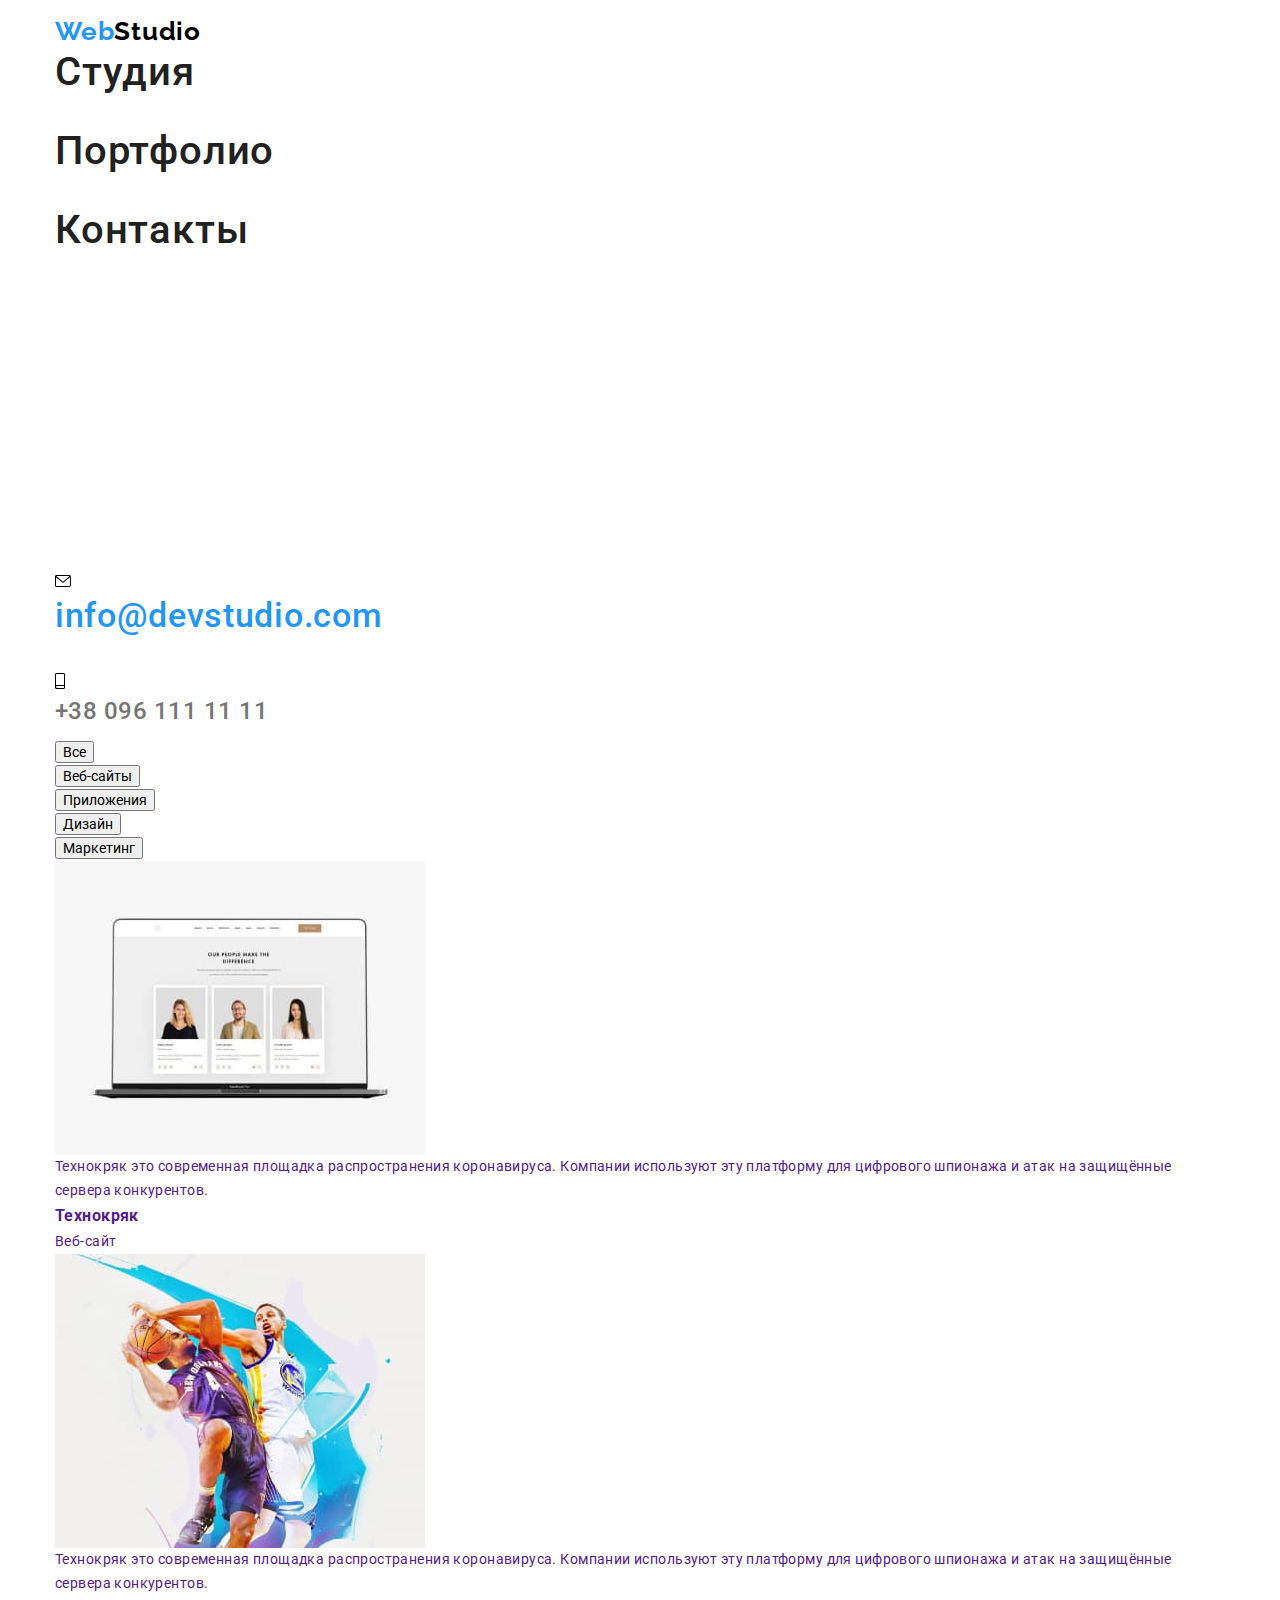
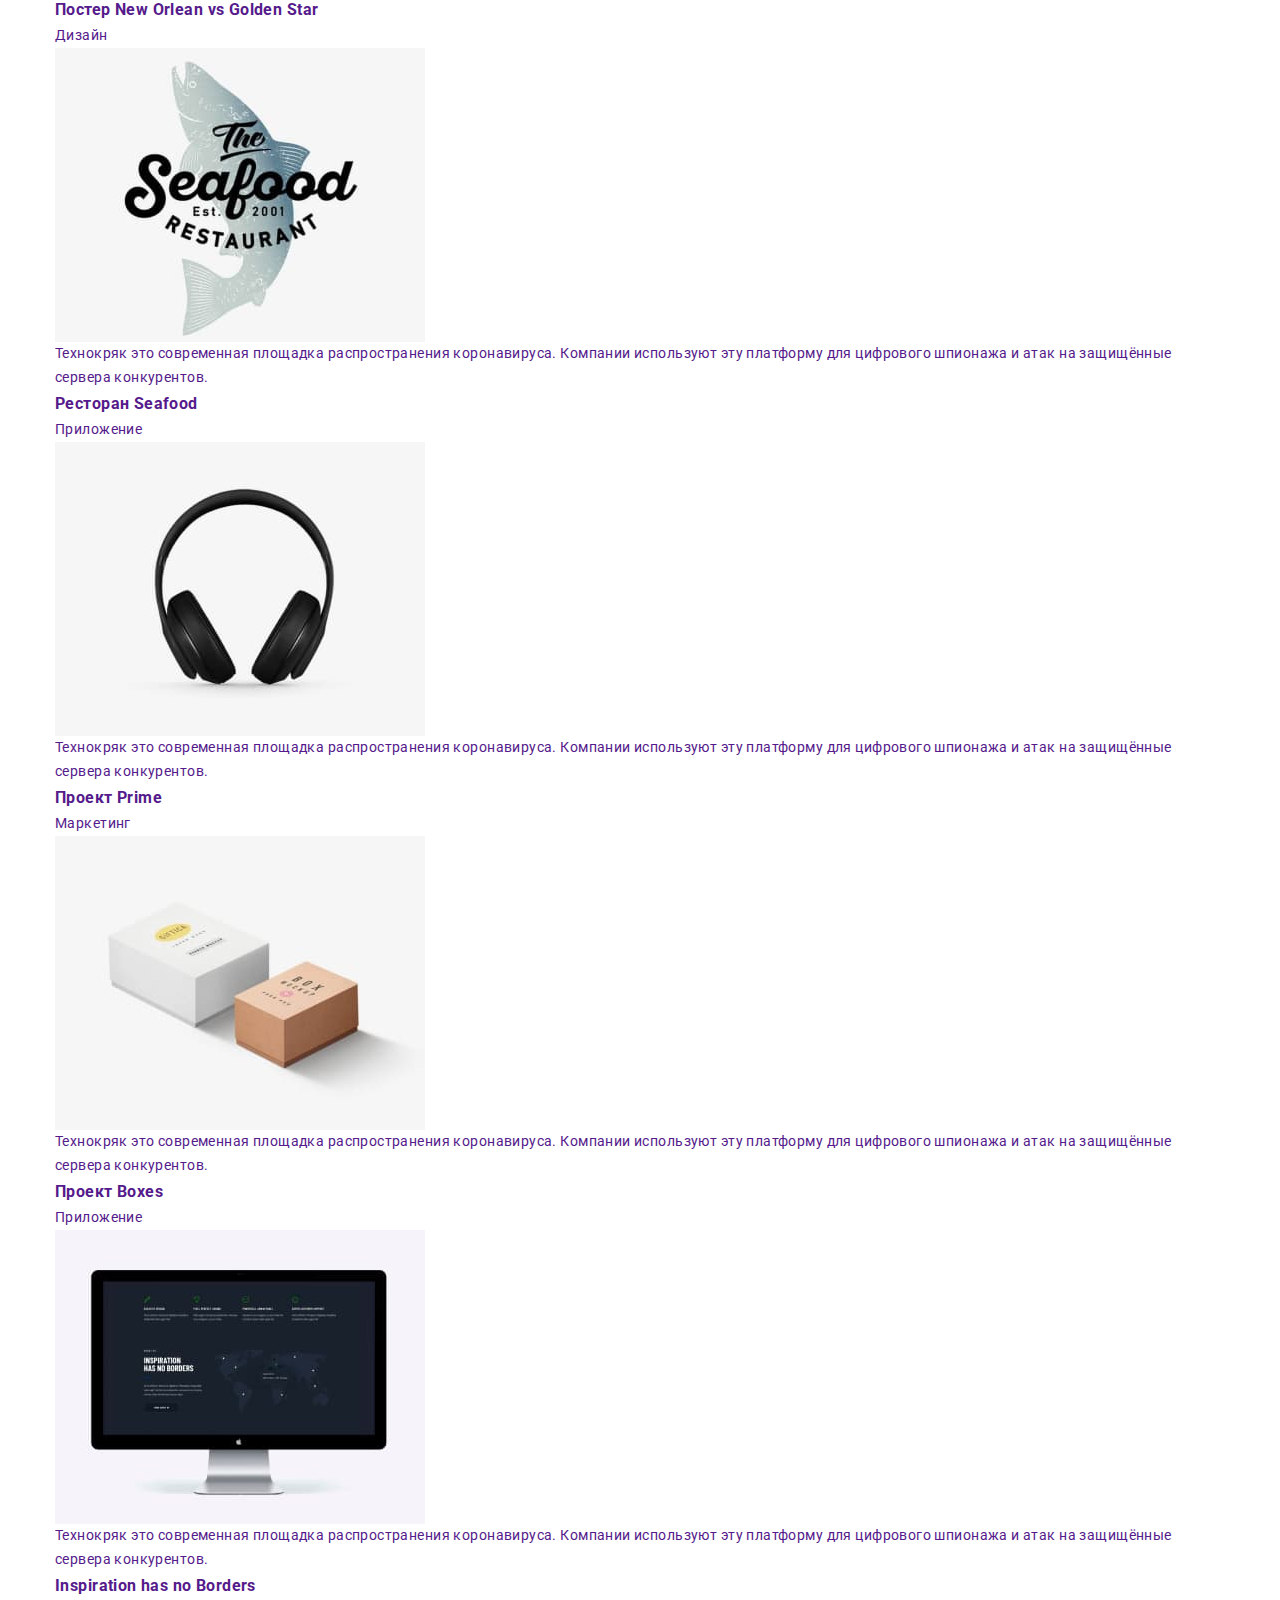
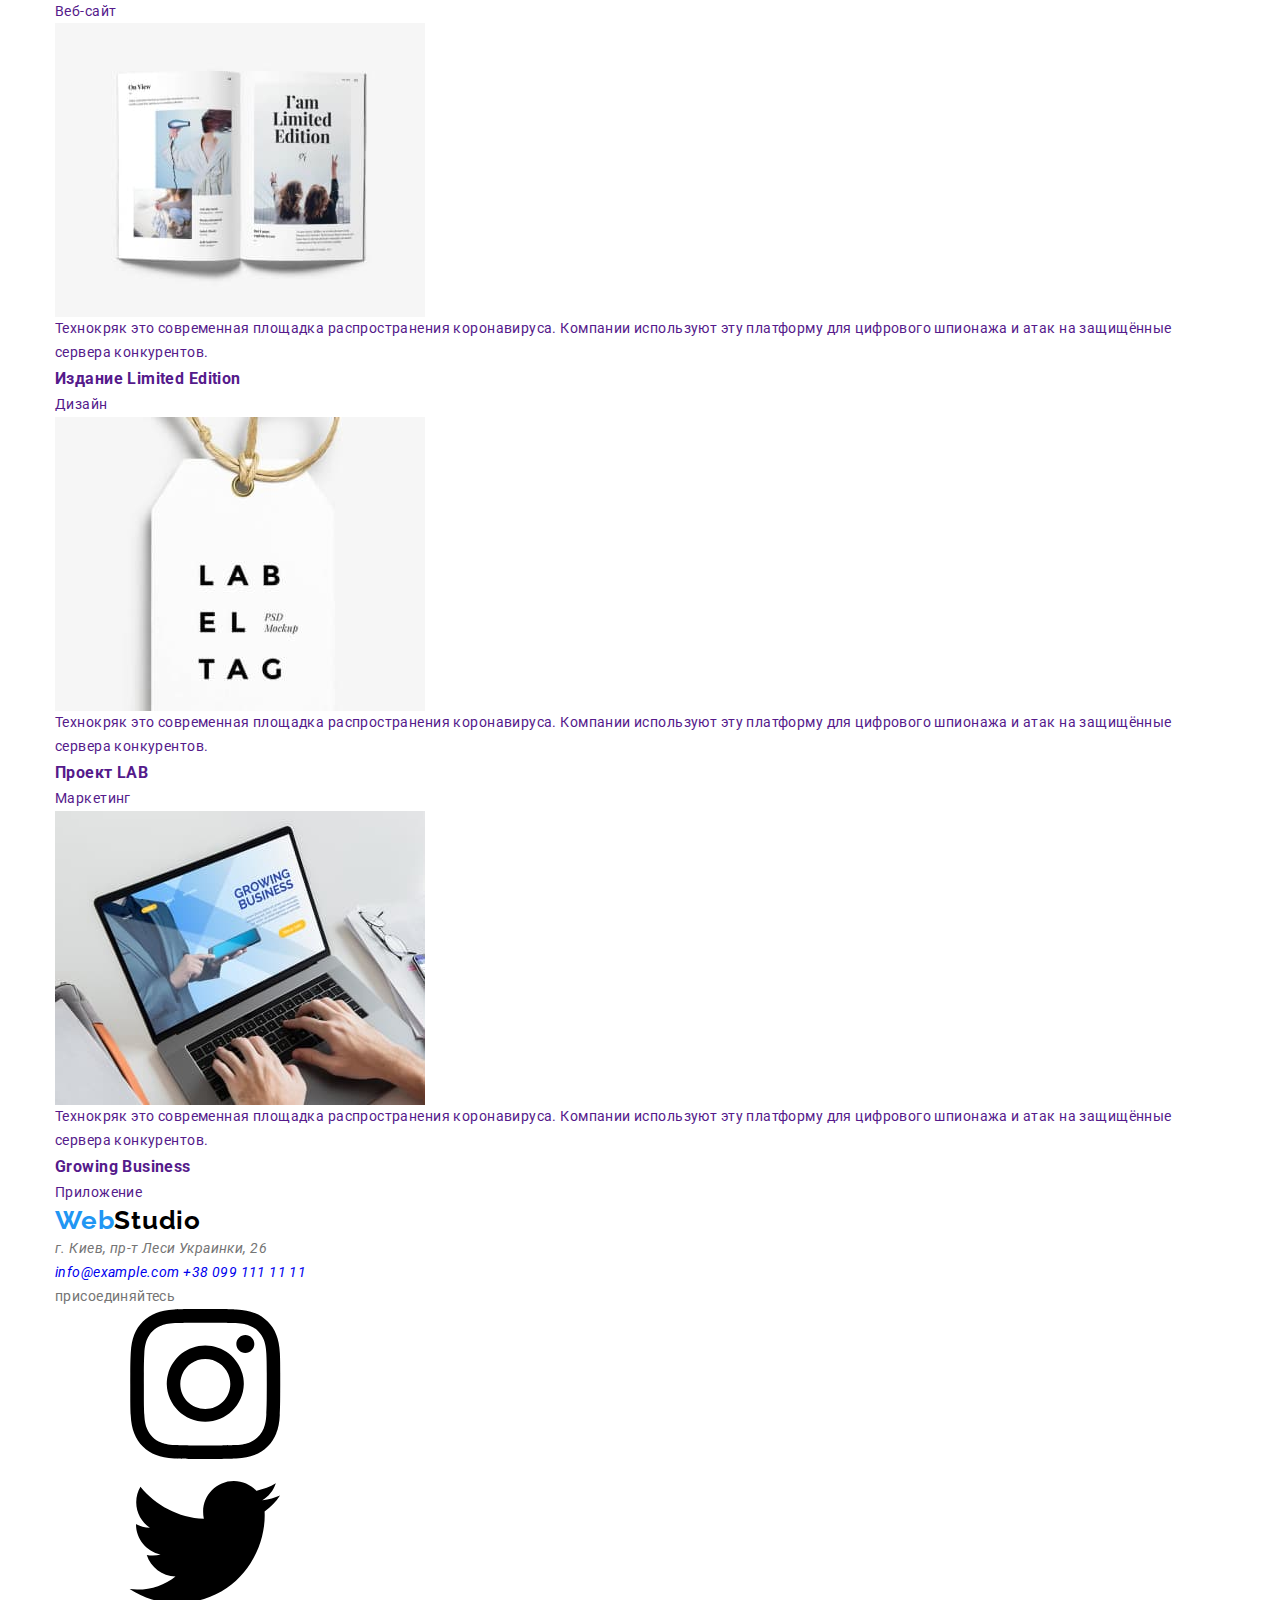
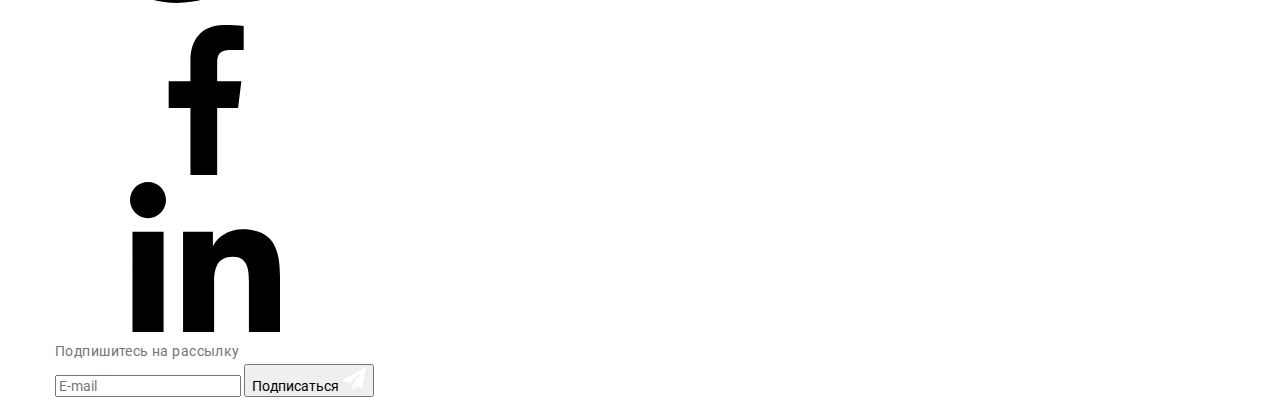
==== portfolio.html @ 8a9e3ba6 "first" ====
<!DOCTYPE html>
<html lang="ru">
  <head>
    <meta charset="UTF-8" />
    <meta http-equiv="X-UA-Compatible" content="IE=edge" />
    <meta name="viewport" content="width=device-width, initial-scale=1.0" />
    <title>Портфолио</title>
    <link rel="preconnect" href="https://fonts.googleapis.com" />
    <link rel="preconnect" href="https://fonts.gstatic.com" crossorigin />
    <link
      href="https://fonts.googleapis.com/css2?family=Raleway:wght@700&family=Roboto:wght@400;500;700;900&display=swap"
      rel="stylesheet"
    />
    <link rel="stylesheet" href="./css/main.min.css" />
  </head>
  <body>
    <header class="main-header">
      <div class="main-header__conteiner conteiner">
        <a href="./index.html" class="logo main-header__logo"
          >Web<span class="logo__wrap">Studio</span></a
        >
        <nav class="navigation">
          <ul class="navigation__list">
            <li class="navigation__item">
              <a class="navigation__link" href="./index.html">Студия</a>
            </li>
            <li class="navigation__item">
              <a
                class="navigation__link navigation__link--active"
                href="./portfolio.html"
                >Портфолио</a
              >
            </li>
            <li class="navigation__item">
              <a class="navigation__link" href="">Контакты</a>
            </li>
          </ul>
        </nav>
        <ul class="main-header__contact">
          <li class="main-header__item">
            <a class="main-header__link" href="mailto:info@devstudio.com">
              <svg class="main-header__icon" width="16px" height="12px">
                <use href="./img/vectors.svg#icon-mail"></use>
              </svg>
              <p class="main-header__text">info@devstudio.com</p>
            </a>
          </li>
          <li class="main-header__item">
            <a class="main-header__link" href="tel:+380961111111">
              <svg class="main-header__icon" width="10px" height="16px">
                <use href="./img/vectors.svg#icon-smartphone"></use>
              </svg>
              <p class="main-header__text">+38 096 111 11 11</p>
            </a>
          </li>
        </ul>
      </div>
    </header>
    <main>
      <section class="section section-examples">
        <div class="conteiner examples">
          <h1 class="visually-hidden">Портфолио проектов</h1>
          <ul class="filter">
            <li class="filter__list">
              <button type="button" class="filter__button">Все</button>
            </li>
            <li class="filter__list">
              <button type="button" class="filter__button">Веб-сайты</button>
            </li>
            <li class="filter__list">
              <button type="button" class="filter__button">Приложения</button>
            </li>
            <li class="filter__list">
              <button type="button" class="filter__button">Дизайн</button>
            </li>
            <li class="filter__list">
              <button type="button" class="filter__button">Маркетинг</button>
            </li>
          </ul>
          <h2 class="project visually-hidden">Проекты</h2>
          <ul class="portfolio__list">
            <li class="portfolio__item">
              <a class="portfolio__link" href="">
                <div class="portfolio__wrap">
                  <img
                    src="./img/portpholio/tehnokryak.jpg"
                    alt="Технокряк веб-сайт"
                    width="370"
                  />
                  <p class="portfolio__back">
                    Технокряк это современная площадка распространения
                    коронавируса. Компании используют эту платформу для
                    цифрового шпионажа и атак на защищённые сервера конкурентов.
                  </p>
                </div>
                <div class="portfolio__desription">
                  <h3 class="portfolio__name">Технокряк</h3>
                  <p class="portfolio__text">Веб-сайт</p>
                </div>
              </a>
            </li>
            <li class="portfolio__item">
              <a class="portfolio__link" href="">
                <div class="portfolio__wrap">
                  <img
                    src="./img/portpholio/poster.jpg"
                    alt="Постер New Orlean vs Golden Star"
                    width="370"
                  />
                  <p class="portfolio__back">
                    Технокряк это современная площадка распространения
                    коронавируса. Компании используют эту платформу для
                    цифрового шпионажа и атак на защищённые сервера конкурентов.
                  </p>
                </div>
                <div class="portfolio__desription">
                  <h3 class="portfolio__name">
                    Постер New Orlean vs Golden Star
                  </h3>
                  <p class="portfolio__text">Дизайн</p>
                </div>
              </a>
            </li>
            <li class="portfolio__item">
              <a class="portfolio__link" href="">
                <div class="portfolio__wrap">
                  <img
                    src="./img/portpholio/rest-seafood.jpg"
                    alt="приложение Ресторан Seafood"
                    width="370"
                  />
                  <p class="portfolio__back">
                    Технокряк это современная площадка распространения
                    коронавируса. Компании используют эту платформу для
                    цифрового шпионажа и атак на защищённые сервера конкурентов.
                  </p>
                </div>
                <div class="portfolio__desription">
                  <h3 class="portfolio__name">Ресторан Seafood</h3>
                  <p class="portfolio__text">Приложение</p>
                </div>
              </a>
            </li>
            <li class="portfolio__item">
              <a class="portfolio__link" href="">
                <div class="portfolio__wrap">
                  <img
                    src="./img/portpholio/project-prime.jpg"
                    alt="Проект Prime"
                    width="370"
                  />
                  <p class="portfolio__back">
                    Технокряк это современная площадка распространения
                    коронавируса. Компании используют эту платформу для
                    цифрового шпионажа и атак на защищённые сервера конкурентов.
                  </p>
                </div>
                <div class="portfolio__desription">
                  <h3 class="portfolio__name">Проект Prime</h3>
                  <p class="portfolio__text">Маркетинг</p>
                </div>
              </a>
            </li>
            <li class="portfolio__item">
              <a class="portfolio__link" href="">
                <div class="portfolio__wrap">
                  <img
                    src="./img/portpholio/project-boxes.jpg"
                    alt="приложение Проект Boxes"
                    width="370"
                  />
                  <p class="portfolio__back">
                    Технокряк это современная площадка распространения
                    коронавируса. Компании используют эту платформу для
                    цифрового шпионажа и атак на защищённые сервера конкурентов.
                  </p>
                </div>
                <div class="portfolio__desription">
                  <h3 class="portfolio__name">Проект Boxes</h3>
                  <p class="portfolio__text">Приложение</p>
                </div>
              </a>
            </li>
            <li class="portfolio__item">
              <a class="portfolio__link" href="">
                <div class="portfolio__wrap">
                  <img
                    src="./img/portpholio/inspiration-no-borders.jpg"
                    alt="сайт Inspiration has no Borders"
                    width="370"
                  />
                  <p class="portfolio__back">
                    Технокряк это современная площадка распространения
                    коронавируса. Компании используют эту платформу для
                    цифрового шпионажа и атак на защищённые сервера конкурентов.
                  </p>
                </div>
                <div class="portfolio__desription">
                  <h3 class="portfolio__name">Inspiration has no Borders</h3>
                  <p class="portfolio__text">Веб-сайт</p>
                </div>
              </a>
            </li>
            <li class="portfolio__item">
              <a class="portfolio__link" href="">
                <div class="portfolio__wrap">
                  <img
                    src="./img/portpholio/lim-edith.jpg"
                    alt="Издание Limited Edition"
                    width="370"
                  />
                  <p class="portfolio__back">
                    Технокряк это современная площадка распространения
                    коронавируса. Компании используют эту платформу для
                    цифрового шпионажа и атак на защищённые сервера конкурентов.
                  </p>
                </div>
                <div class="portfolio__desription">
                  <h3 class="portfolio__name">Издание Limited Edition</h3>
                  <p class="portfolio__text">Дизайн</p>
                </div>
              </a>
            </li>
            <li class="portfolio__item">
              <a class="portfolio__link" href="">
                <div class="portfolio__wrap">
                  <img
                    src="./img/portpholio/project-lab.jpg"
                    alt="Проект LAB"
                    width="370"
                  />
                  <p class="portfolio__back">
                    Технокряк это современная площадка распространения
                    коронавируса. Компании используют эту платформу для
                    цифрового шпионажа и атак на защищённые сервера конкурентов.
                  </p>
                </div>
                <div class="portfolio__desription">
                  <h3 class="portfolio__name">Проект LAB</h3>
                  <p class="portfolio__text">Маркетинг</p>
                </div>
              </a>
            </li>
            <li class="portfolio__item">
              <a class="portfolio__link" href="">
                <div class="portfolio__wrap">
                  <img
                    src="./img/portpholio/grow-bis.jpg"
                    alt="Приложение Growing Business"
                    width="370"
                  />
                  <p class="portfolio__back">
                    Технокряк это современная площадка распространения
                    коронавируса. Компании используют эту платформу для
                    цифрового шпионажа и атак на защищённые сервера конкурентов.
                  </p>
                </div>
                <div class="portfolio__desription">
                  <h3 class="portfolio__name">Growing Business</h3>
                  <p class="portfolio__text">Приложение</p>
                </div>
              </a>
            </li>
          </ul>
        </div>
      </section>
    </main>
    <footer class="footer">
      <div class="conteiner footer__cont">
        <div>
          <a class="logo" href="./index.html"
            >Web<span class="logo__wrap logo__wrap--footer">Studio</span></a
          >
          <address class="footer__contacts">
            <p class="footer__address">г. Киев, пр-т Леси Украинки, 26</p>

            <a class="footer__contact" href="mailto:info@example.com"
              >info@example.com</a
            >
            <!-- <br /> -->
            <a class="footer__contact" href="tel:+380961111111"
              >+38 099 111 11 11</a
            >
          </address>
        </div>
        <div class="footer__social">
          <p class="footer__heading">присоединяйтесь</p>
          <ul class="social team__social">
            <li class="social__list">
              <a
                class="social__link social__link--team social__link--footer"
                href=""
                ><svg class="social__icon footer--social__icon">
                  <use href="./img/vectors.svg#icon-instagram"></use></svg
              ></a>
            </li>
            <li class="social__list">
              <a
                class="social__link social__link--team social__link--footer"
                href=""
                ><svg class="social__icon footer--social__icon">
                  <use href="./img/vectors.svg#icon-twitter"></use></svg
              ></a>
            </li>
            <li class="social__list">
              <a
                class="social__link social__link--team social__link--footer"
                href=""
                ><svg class="social__icon footer--social__icon">
                  <use href="./img/vectors.svg#icon-facebook"></use></svg
              ></a>
            </li>
            <li class="social__list">
              <a
                class="social__link social__link--team social__link--footer"
                href=""
                ><svg class="social__icon footer--social__icon">
                  <use href="./img/vectors.svg#icon-linkedin"></use></svg
              ></a>
            </li>
          </ul>
        </div>
        <div class="footer__wrap">
          <p class="footer__heading">Подпишитесь на рассылку</p>
          <form name="footer__form" autocomplete="on">
            <div class="footer__form">
              <input
                type="email"
                id="email-footer"
                name="email-footer"
                placeholder="E-mail"
                class="footer__input"
              />
              <label for="email-footer"></label>

              <button class="button footer__button" type="submit">
                Подписаться
                <svg
                  class="footer__icon"
                  width="24px"
                  height="24px"
                  fill="white"
                >
                  <use href="./img/vectors.svg#icon-send"></use>
                </svg>
              </button>
            </div>
          </form>
        </div>
      </div>
    </footer>
  </body>
</html>
---- css/main.min.css ----
*,::before,::after{-webkit-box-sizing:border-box;box-sizing:border-box}html{line-height:1.15;-webkit-text-size-adjust:100%;-moz-tab-size:4;-o-tab-size:4;tab-size:4}body{margin:0;font-family:system-ui,-apple-system,"Segoe UI",Roboto,Helvetica,Arial,sans-serif,"Apple Color Emoji","Segoe UI Emoji"}hr{height:0;color:inherit}abbr[title]{-webkit-text-decoration:underline dotted;text-decoration:underline dotted}b,strong{font-weight:bolder}code,kbd,samp,pre{font-family:ui-monospace, SFMono-Regular, Consolas, "Liberation Mono", Menlo, monospace;font-size:1em}small{font-size:80%}sub,sup{font-size:75%;line-height:0;position:relative;vertical-align:baseline}sub{bottom:-0.25em}sup{top:-0.5em}table{text-indent:0;border-color:inherit}button,input,optgroup,select,textarea{font-family:inherit;font-size:100%;line-height:1.15;margin:0}button,select{text-transform:none}button,[type="button"],[type="reset"],[type="submit"]{-webkit-appearance:button}::-moz-focus-inner{border-style:none;padding:0}:-moz-focusring{outline:1px dotted ButtonText}:-moz-ui-invalid{box-shadow:none}legend{padding:0}progress{vertical-align:baseline}::-webkit-inner-spin-button,::-webkit-outer-spin-button{height:auto}[type="search"]{-webkit-appearance:textfield;outline-offset:-2px}::-webkit-search-decoration{-webkit-appearance:none}::-webkit-file-upload-button{-webkit-appearance:button;font:inherit}summary{display:list-item}h1,h2,h3,h4,h5,h6,p{margin:0}a{text-decoration:none}ul{list-style:none;margin:0;padding-left:0}img{display:block}body{font-family:"Roboto", "arial", sans-serif;font-weight:400;font-size:14px;line-height:1.71;font-style:normal;letter-spacing:0.03em;background:#fff;color:#757575}.visually-hidden{position:absolute;width:1px;height:1px;margin:-1px;border:0;padding:0;white-space:nowrap;-webkit-clip-path:inset(100%);clip-path:inset(100%);clip:rect(0 0 0 0);overflow:hidden}.conteiner{max-width:480px;padding-right:15px;padding-left:15px}@media screen and (min-width: 768px){.conteiner{max-width:768px;margin-left:auto;margin-right:auto}}@media screen and (min-width: 1200px){.conteiner{max-width:1200px;margin-left:auto;margin-right:auto}}.logo{font-family:Raleway;font-style:normal;font-weight:bold;font-size:26px;line-height:1.192;letter-spacing:0.03em;color:#2196f3}.main-header__conteiner{padding-top:16px;padding-bottom:16px;width:100%;position:relative}.logo__wrap{color:#000}.main-header__close{fill:#000}.main-header__menu{fill:#000}.main-header__button{border:none;background-color:white;position:absolute;top:10px;right:10px;z-index:4}.main-header__button:hover .main-header__menu,.main-header__button:focus .main-header__menu,.main-header__button:hover .main-header__close,.main-header__button:focus .main-header__close{fill:#2196f3}@media screen and (min-width: 768px){.main-header__button{display:none}}.main-header__button .main-header__close{display:none}.main-header__button .main-header__menu{display:block}.main-header__button.is-open .main-header__close{display:block}.main-header__button.is-open .main-header__menu{display:none}.main-header__wrap{max-width:100%;padding-top:48px;padding-bottom:48px;padding-left:40px;background-color:white;top:0}@media screen and (max-width: 767px){.main-header__wrap{display:none;position:absolute}}@media screen and (max-width: 767px){.main-header__wrap.is-open{display:block}}.main-header__wrap{padding-top:48px;padding-bottom:48px;padding-left:40px;padding-right:40px}.navigation__item:not(:last-child){margin-bottom:32px}.navigation__link{font-family:Roboto;font-style:normal;font-weight:500;font-size:40px;line-height:47px;text-align:left;letter-spacing:0.02em;color:#212121}.main-header__link{font-family:Roboto;font-style:normal;font-weight:500;font-size:34px;line-height:40px;letter-spacing:0.02em;color:#2196f3}.main-header__item:not(:last-child){margin-bottom:32px}.main-header__item:last-child .main-header__link{font-family:Roboto;font-style:normal;font-weight:500;font-size:24px;line-height:28px;letter-spacing:0.02em;color:#757575}@media screen and (max-width: 767px){.main-header__icon{display:none}}.navigation{margin-bottom:302px}.navigation__link:focus,.navigation__link:hover{color:#2196f3}.main-header__social{display:-webkit-box;display:-ms-flexbox;display:flex}.main-header__social-list{margin-right:20px;position:relative}.main-header__social-list:last-child{margin-right:0}.main-header__social-list:not(:last-child)::after{content:'';border-right:1px solid rgba(33,33,33,0.2);position:absolute;top:0;right:-10px;height:100%}
/*# sourceMappingURL=main.min.css.map */
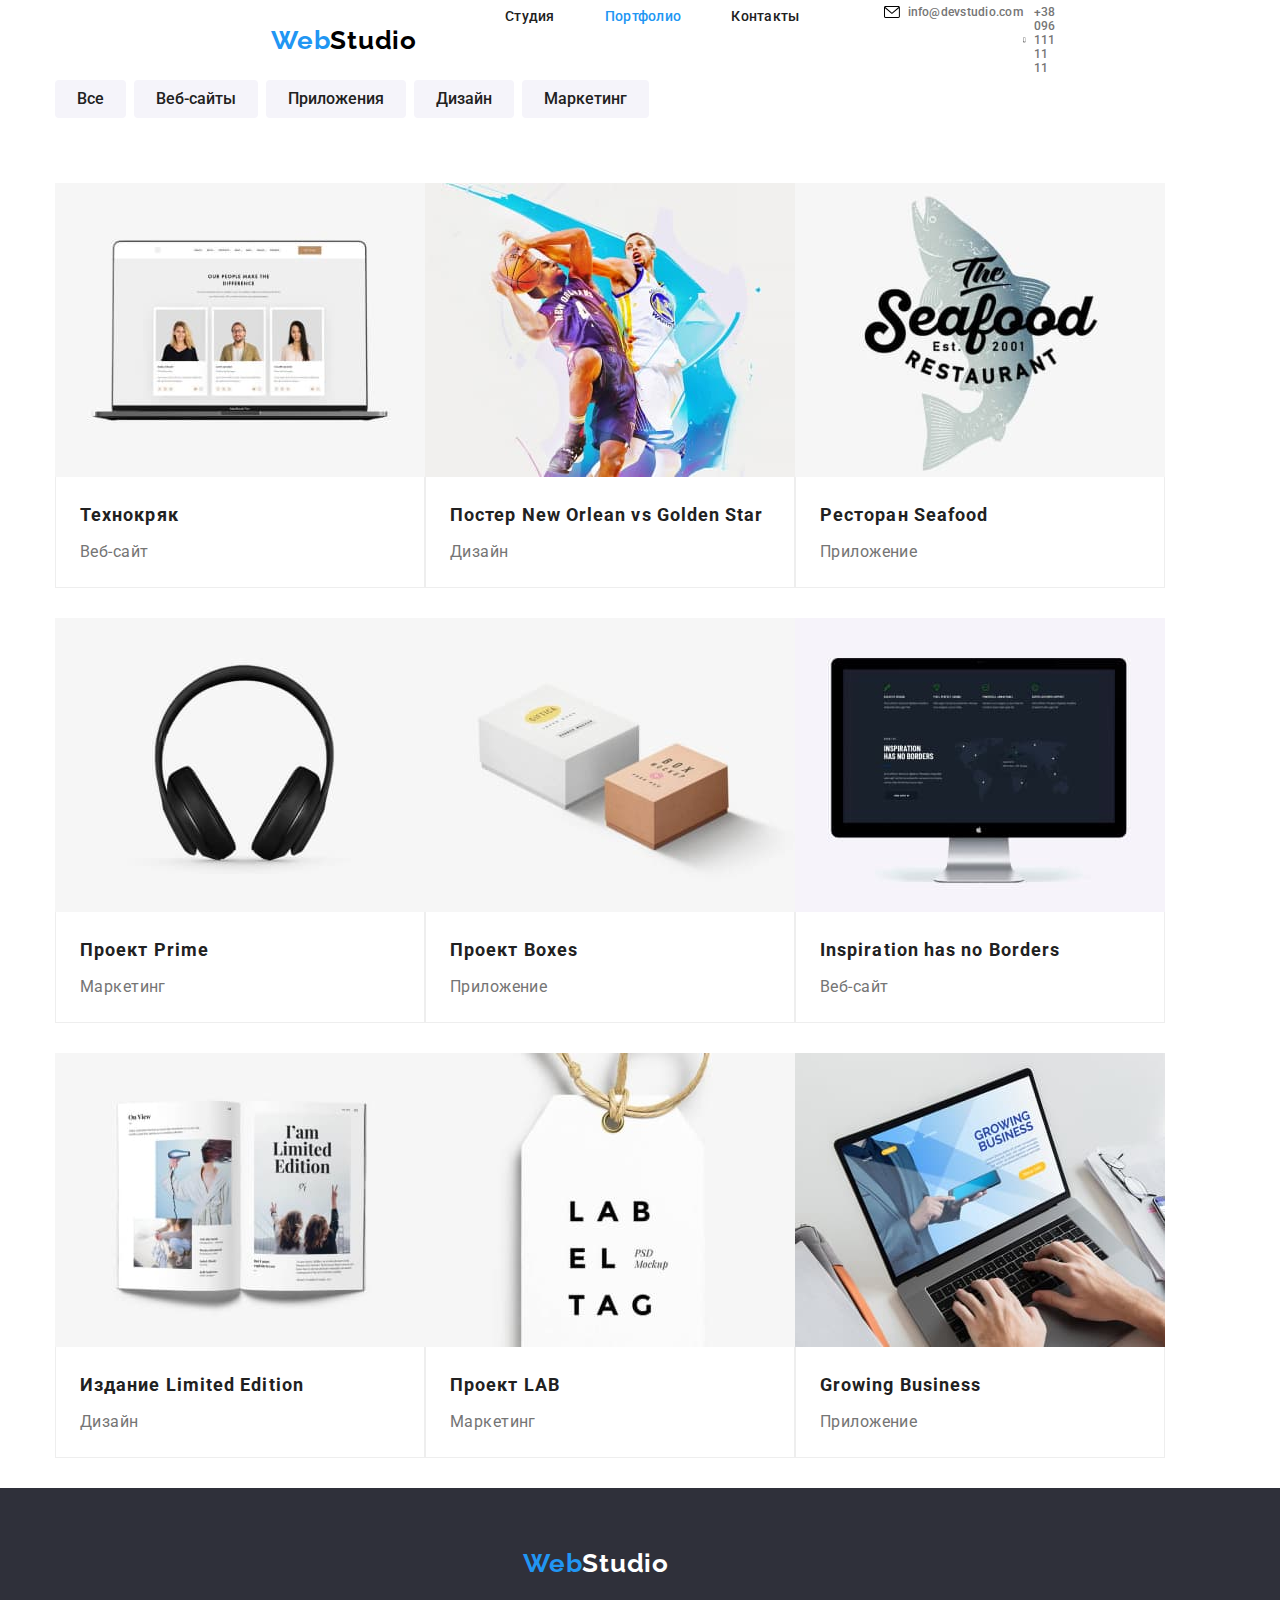
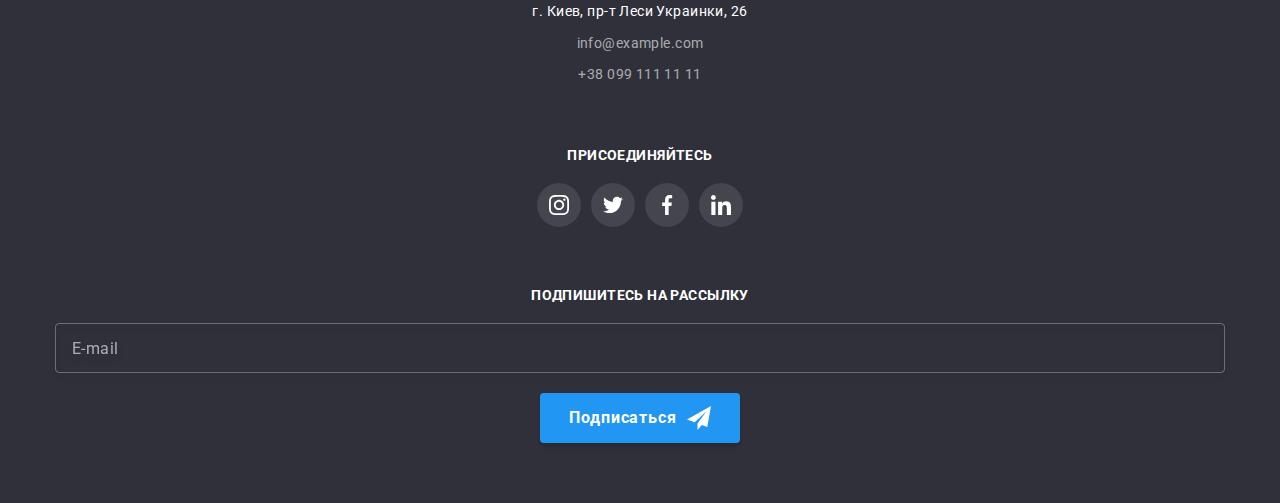
==== commit 429b2b06: "3" ====
--- a/portfolio.html
+++ b/portfolio.html
@@ -19,41 +19,80 @@
         <a href="./index.html" class="logo main-header__logo"
           >Web<span class="logo__wrap">Studio</span></a
         >
-        <nav class="navigation">
-          <ul class="navigation__list">
-            <li class="navigation__item">
-              <a class="navigation__link" href="./index.html">Студия</a>
-            </li>
-            <li class="navigation__item">
-              <a
-                class="navigation__link navigation__link--active"
-                href="./portfolio.html"
-                >Портфолио</a
-              >
-            </li>
-            <li class="navigation__item">
-              <a class="navigation__link" href="">Контакты</a>
-            </li>
-          </ul>
-        </nav>
-        <ul class="main-header__contact">
-          <li class="main-header__item">
-            <a class="main-header__link" href="mailto:info@devstudio.com">
-              <svg class="main-header__icon" width="16px" height="12px">
-                <use href="./img/vectors.svg#icon-mail"></use>
-              </svg>
-              <p class="main-header__text">info@devstudio.com</p>
-            </a>
-          </li>
-          <li class="main-header__item">
-            <a class="main-header__link" href="tel:+380961111111">
-              <svg class="main-header__icon" width="10px" height="16px">
-                <use href="./img/vectors.svg#icon-smartphone"></use>
-              </svg>
-              <p class="main-header__text">+38 096 111 11 11</p>
-            </a>
-          </li>
-        </ul>
+        <button
+          type="button"
+          class="main-header__button"
+          aria-expanded="false"
+          aria-controls="menu-container"
+          data-menu-button
+        >
+          <svg
+            width="40px"
+            height="40px"
+            aria-label="Переключатель мобильного меню"
+          >
+            <use
+              class="main-header__menu"
+              href="./img/vectors.svg#icon-menu40px"
+            ></use>
+            <use
+              class="main-header__close"
+              href="./img/vectors.svg#icon-close40px"
+            ></use>
+          </svg>
+        </button>
+
+        <div class="main-header__wrap" data-menu>
+          <nav class="navigation">
+            <ul class="navigation__list">
+              <li class="navigation__item">
+                <a class="navigation__link" href="./index.html">Студия</a>
+              </li>
+              <li class="navigation__item">
+                <a
+                  class="navigation__link navigation__link--active"
+                  href="./portfolio.html"
+                  >Портфолио</a
+                >
+              </li>
+              <li class="navigation__item">
+                <a class="navigation__link" href="">Контакты</a>
+              </li>
+            </ul>
+          </nav>
+          <ul class="main-header__contact">
+            <li class="main-header__item">
+              <a class="main-header__link" href="mailto:info@devstudio.com">
+                <svg class="main-header__icon" width="16px" height="12px">
+                  <use href="./img/vectors.svg#icon-mail"></use>
+                </svg>
+                <p class="main-header__text">info@devstudio.com</p>
+              </a>
+            </li>
+            <li class="main-header__item">
+              <a class="main-header__link" href="tel:+380961111111">
+                <svg class="main-header__icon" width="10px" height="16px">
+                  <use href="./img/vectors.svg#icon-smartphone"></use>
+                </svg>
+                <p class="main-header__text">+38 096 111 11 11</p>
+              </a>
+            </li>
+          </ul>
+          <ul class="main-header__social">
+            <li class="main-header__social-list">
+              <a class="main-header__social-link" href="">Instagram</a>
+            </li>
+            <li class="main-header__social-list">
+              <a class="main-header__social-link" href="">Twitter</a>
+            </li>
+            <li class="main-header__social-list">
+              <a class="main-header__social-link" href="">Facebook</a>
+            </li>
+            <li class="main-header__social-list">
+              <a class="main-header__social-link" href="">LinkedIn</a>
+            </li>
+          </ul>
+        </div>
       </div>
     </header>
     <main>
@@ -85,7 +124,7 @@
                   <img
                     src="./img/portpholio/tehnokryak.jpg"
                     alt="Технокряк веб-сайт"
-                    width="370"
+                    max-width="450"
                   />
                   <p class="portfolio__back">
                     Технокряк это современная площадка распространения
@@ -105,7 +144,7 @@
                   <img
                     src="./img/portpholio/poster.jpg"
                     alt="Постер New Orlean vs Golden Star"
-                    width="370"
+                    max-width="450"
                   />
                   <p class="portfolio__back">
                     Технокряк это современная площадка распространения
@@ -127,7 +166,7 @@
                   <img
                     src="./img/portpholio/rest-seafood.jpg"
                     alt="приложение Ресторан Seafood"
-                    width="370"
+                    max-width="450"
                   />
                   <p class="portfolio__back">
                     Технокряк это современная площадка распространения
@@ -147,7 +186,7 @@
                   <img
                     src="./img/portpholio/project-prime.jpg"
                     alt="Проект Prime"
-                    width="370"
+                    max-width="450px"
                   />
                   <p class="portfolio__back">
                     Технокряк это современная площадка распространения
@@ -167,7 +206,7 @@
                   <img
                     src="./img/portpholio/project-boxes.jpg"
                     alt="приложение Проект Boxes"
-                    width="370"
+                    max-width="450"
                   />
                   <p class="portfolio__back">
                     Технокряк это современная площадка распространения
@@ -187,7 +226,7 @@
                   <img
                     src="./img/portpholio/inspiration-no-borders.jpg"
                     alt="сайт Inspiration has no Borders"
-                    width="370"
+                    max-width="450"
                   />
                   <p class="portfolio__back">
                     Технокряк это современная площадка распространения
@@ -207,7 +246,7 @@
                   <img
                     src="./img/portpholio/lim-edith.jpg"
                     alt="Издание Limited Edition"
-                    width="370"
+                    max-width="450"
                   />
                   <p class="portfolio__back">
                     Технокряк это современная площадка распространения
@@ -227,7 +266,7 @@
                   <img
                     src="./img/portpholio/project-lab.jpg"
                     alt="Проект LAB"
-                    width="370"
+                    max-width="450"
                   />
                   <p class="portfolio__back">
                     Технокряк это современная площадка распространения
@@ -247,7 +286,7 @@
                   <img
                     src="./img/portpholio/grow-bis.jpg"
                     alt="Приложение Growing Business"
-                    width="370"
+                    max-width="450"
                   />
                   <p class="portfolio__back">
                     Технокряк это современная площадка распространения
@@ -349,5 +388,6 @@
         </div>
       </div>
     </footer>
+    <script src="./js/menu.js"></script>
   </body>
 </html>
--- a/css/main.min.css
+++ b/css/main.min.css
@@ -1,3 +1,3 @@
 *,::before,::after{-webkit-box-sizing:border-box;box-sizing:border-box}html{line-height:1.15;-webkit-text-size-adjust:100%;-moz-tab-size:4;-o-tab-size:4;tab-size:4}body{margin:0;font-family:system-ui,-apple-system,"Segoe UI",Roboto,Helvetica,Arial,sans-serif,"Apple Color Emoji","Segoe UI Emoji"}hr{height:0;color:inherit}abbr[title]{-webkit-text-decoration:underline dotted;text-decoration:underline dotted}b,strong{font-weight:bolder}code,kbd,samp,pre{font-family:ui-monospace, SFMono-Regular, Consolas, "Liberation Mono", Menlo,- monospace;font-size:1em}small{font-size:80%}sub,sup{font-size:75%;line-height:0;position:relative;vertical-align:baseline}sub{bottom:-0.25em}sup{top:-0.5em}table{text-indent:0;border-color:inherit}button,input,optgroup,select,textarea{font-family:inherit;font-size:100%;line-height:1.15;margin:0}button,select{text-transform:none}button,[type="button"],[type="reset"],[type="submit"]{-webkit-appearance:button}::-moz-focus-inner{border-style:none;padding:0}:-moz-focusring{outline:1px dotted ButtonText}:-moz-ui-invalid{box-shadow:none}legend{padding:0}progress{vertical-align:baseline}::-webkit-inner-spin-button,::-webkit-outer-spin-button{height:auto}[type="search"]{-webkit-appearance:textfield;outline-offset:-2px}::-webkit-search-decoration{-webkit-appearance:none}::-webkit-file-upload-button{-webkit-appearance:button;font:inherit}summary{display:list-item}h1,h2,h3,h4,h5,h6,p{margin:0}a{text-decoration:none}ul{list-style:none;margin:0;padding-left:0}img{display:block}body{font-family:"Roboto", "arial", sans-serif;font-weight:400;font-size:14px;line-height:1.71;font-style:normal;letter-spacing:0.03em;background:#fff;color:#757575}.visually-hidden{position:absolute;width:1px;height:1px;margin:-1px;border:0;padding:0;white-space:nowrap;-webkit-clip-path:inset(100%);clip-path:inset(100%);clip:rect(0 0 0 0);overflow:hidden}.conteiner{max-width:480px;padding-right:15px;padding-left:15px}@media screen and (min-width: 768px){.conteiner{max-width:768px;margin-left:auto;margin-right:auto}}@media screen and (min-width: 1200px){.conteiner{max-width:1200px;margin-left:auto;margin-right:auto}}.logo{font-family:Raleway;font-style:normal;font-weight:bold;font-size:26px;line-height:1.192;letter-spacing:0.03em;color:#2196f3}.main-header__conteiner{padding-top:16px;padding-bottom:16px;width:100%;position:relative}.logo__wrap{color:#000}.main-header__close{fill:#000}.main-header__menu{fill:#000}.main-header__button{border:none;background-color:white;position:absolute;top:10px;right:10px;z-index:4}.main-header__button:hover .main-header__menu,.main-header__button:focus .main-header__menu,.main-header__button:hover .main-header__close,.main-header__button:focus .main-header__close{fill:#2196f3}@media screen and (min-width: 768px){.main-header__button{display:none}}.main-header__button .main-header__close{display:none}.main-header__button .main-header__menu{display:block}.main-header__button.is-open .main-header__close{display:block}.main-header__button.is-open .main-header__menu{display:none}.main-header__wrap{max-width:100%;padding-top:48px;padding-bottom:48px;padding-left:40px;background-color:white;top:0}@media screen and (max-width: 767px){.main-header__wrap{display:none;position:absolute}}@media screen and (max-width: 767px){.main-header__wrap.is-open{display:block}}.main-header__wrap{padding-top:48px;padding-bottom:48px;padding-left:40px;padding-right:40px}.navigation__item:not(:last-child){margin-bottom:32px}.navigation__link{font-family:Roboto;font-style:normal;font-weight:500;font-size:40px;line-height:47px;text-align:left;letter-spacing:0.02em;color:#212121}.main-header__link{font-family:Roboto;font-style:normal;font-weight:500;font-size:34px;line-height:40px;letter-spacing:0.02em;color:#2196f3}.main-header__item:not(:last-child){margin-bottom:32px}.main-header__item:last-child .main-header__link{font-family:Roboto;font-style:normal;font-weight:500;font-size:24px;line-height:28px;letter-spacing:0.02em;color:#757575}@media screen and (max-width: 767px){.main-header__icon{display:none}}.navigation{margin-bottom:302px}.navigation__link:focus,.navigation__link:hover{color:#2196f3}.main-header__social{display:-webkit-box;display:-ms-flexbox;display:flex}.main-header__social-list{margin-right:20px;position:relative}.main-header__social-list:last-child{margin-right:0}.main-header__social-list:not(:last-child)::after{content:'';border-right:1px solid rgba(33,33,33,0.2);position:absolute;top:0;right:-10px;height:100%}
+ monospace;font-size:1em}small{font-size:80%}sub,sup{font-size:75%;line-height:0;position:relative;vertical-align:baseline}sub{bottom:-0.25em}sup{top:-0.5em}table{text-indent:0;border-color:inherit}button,input,optgroup,select,textarea{font-family:inherit;font-size:100%;line-height:1.15;margin:0}button,select{text-transform:none}button,[type="button"],[type="reset"],[type="submit"]{-webkit-appearance:button}::-moz-focus-inner{border-style:none;padding:0}:-moz-focusring{outline:1px dotted ButtonText}:-moz-ui-invalid{box-shadow:none}legend{padding:0}progress{vertical-align:baseline}::-webkit-inner-spin-button,::-webkit-outer-spin-button{height:auto}[type="search"]{-webkit-appearance:textfield;outline-offset:-2px}::-webkit-search-decoration{-webkit-appearance:none}::-webkit-file-upload-button{-webkit-appearance:button;font:inherit}summary{display:list-item}h1,h2,h3,h4,h5,h6,p{margin:0}a{text-decoration:none}ul{list-style:none;margin:0;padding-left:0}img{display:block}body{font-family:"Roboto", "arial", sans-serif;font-weight:400;font-size:14px;line-height:1.71;font-style:normal;letter-spacing:0.03em;background:#fff;color:#757575}.visually-hidden{position:absolute;width:1px;height:1px;margin:-1px;border:0;padding:0;white-space:nowrap;-webkit-clip-path:inset(100%);clip-path:inset(100%);clip:rect(0 0 0 0);overflow:hidden}.conteiner{max-width:480px;padding-right:15px;padding-left:15px;margin-left:auto;margin-right:auto}@media screen and (min-width: 768px){.conteiner{max-width:768px;margin-left:auto;margin-right:auto}}@media screen and (min-width: 1200px){.conteiner{max-width:1200px;margin-left:auto;margin-right:auto}}.logo{font-family:Raleway;font-style:normal;font-weight:bold;font-size:26px;line-height:1.192;letter-spacing:0.03em;color:#2196f3}@media screen and (min-width: 768px){.logo{margin-right:88px}}.main-header__conteiner{padding-top:16px;padding-bottom:16px;width:100%;position:relative}@media screen and (min-width: 768px){.main-header__conteiner{display:-webkit-box;display:-ms-flexbox;display:flex;-webkit-box-align:center;-ms-flex-align:center;align-items:center;padding-left:15px;padding-right:15px;padding-top:0;padding-bottom:0;max-width:768px;height:80px}}.logo__wrap{color:#000}.main-header__close{fill:#000}.main-header__menu{fill:#000}.main-header__button{padding:0;border:none;background-color:white;position:absolute;top:10px;right:10px;z-index:4}.main-header__button:hover .main-header__menu,.main-header__button:focus .main-header__menu,.main-header__button:hover .main-header__close,.main-header__button:focus .main-header__close{fill:#2196f3}@media screen and (min-width: 768px){.main-header__button{display:none}}.main-header__button .main-header__close{display:none}.main-header__button .main-header__menu{display:block}.main-header__button.is-open .main-header__close{display:block}.main-header__button.is-open .main-header__menu{display:none}.main-header__wrap{z-index:2;background-color:white;top:0;right:0;left:0}@media screen and (min-width: 768px){.main-header__wrap{display:-webkit-box;display:-ms-flexbox;display:flex}}@media screen and (max-width: 767px){.main-header__wrap{width:100%;height:100vh;padding-top:48px;padding-bottom:48px;padding-left:40px;padding-right:40px}}@media screen and (max-width: 767px){.main-header__wrap{display:none;position:absolute}}@media screen and (max-width: 767px){.main-header__wrap.is-open{display:-webkit-box;display:-ms-flexbox;display:flex;-webkit-box-orient:vertical;-webkit-box-direction:normal;-ms-flex-direction:column;flex-direction:column;-webkit-box-pack:justify;-ms-flex-pack:justify;justify-content:space-between;overflow:hidden}}@media screen and (min-width: 768px){.main-header__wrap.is-open{display:-webkit-box;display:-ms-flexbox;display:flex}}@media screen and (max-width: 767px){.navigation__item:not(:last-child){margin-bottom:32px}}@media screen and (min-width: 768px){.navigation__item:not(:last-child){margin-right:50px}}.navigation__link{font-family:Roboto;font-style:normal;font-weight:500;font-size:40px;line-height:47px;text-align:left;letter-spacing:0.02em;color:#212121}@media screen and (min-width: 768px){.navigation__link{font-size:14px;line-height:16px}}.main-header__link{font-family:Roboto;font-style:normal;font-weight:500;font-size:24px;line-height:28px;letter-spacing:0.02em;color:#757575}@media screen and (min-width: 768px){.main-header__link{font-size:12px;line-height:14px;display:-webkit-box;display:-ms-flexbox;display:flex;-webkit-box-align:center;-ms-flex-align:center;align-items:center}}.main-header__contact{display:-webkit-box;display:-ms-flexbox;display:flex}@media screen and (max-width: 1200px){.main-header__contact{-webkit-box-orient:vertical;-webkit-box-direction:normal;-ms-flex-direction:column;flex-direction:column}}@media screen and (max-width: 767px){.main-header__contact{-webkit-box-orient:vertical;-webkit-box-direction:reverse;-ms-flex-direction:column-reverse;flex-direction:column-reverse;margin-bottom:64px;font-size:12px;line-height:14px}}@media screen and (min-width: 168px) and (max-width: 1199px){.main-header__item{margin-bottom:10px}.main-header__item:last-child{margin-bottom:0}}@media screen and (max-width: 767px){.main-header__item:not(:first-child){margin-bottom:32px}}@media screen and (max-width: 767px){.main-header__item:last-child .main-header__link{font-family:Roboto;font-style:normal;font-weight:500;font-size:34px;line-height:40px;letter-spacing:0.02em;color:#2196f3}}.main-header__icon{margin-right:8px}@media screen and (max-width: 767px){.main-header__icon{display:none}}.navigation__link{padding-top:32px;padding-bottom:32px;-webkit-transition:Color 250ms cubic-bezier(0.4, 0, 0.2, 1);transition:Color 250ms cubic-bezier(0.4, 0, 0.2, 1)}.navigation__link:focus,.navigation__link:hover{color:#2196f3}.navigation__link--active{color:#2196f3}.main-header__social{display:-webkit-box;display:-ms-flexbox;display:flex}@media screen and (min-width: 768px){.main-header__social{display:none}}.main-header__social-list{margin-right:20px;position:relative}.main-header__social-list:last-child{margin-right:0}.main-header__social-list:not(:last-child)::after{content:'';border-right:1px solid rgba(33,33,33,0.2);position:absolute;top:0;right:-10px;height:100%}.main-header__social-link{font-family:Roboto;font-style:normal;font-weight:500;font-size:18px;line-height:1.22;letter-spacing:0.02em;color:#2196f3}@media screen and (max-width: 410px){.main-header__social-link{font-size:14px;line-height:1.22;letter-spacing:0.02em}}@media screen and (min-width: 768px){.navigation__list{display:-webkit-box;display:-ms-flexbox;display:flex}}@media screen and (min-width: 768px){.navigation{margin-right:84px}}.button{width:200px;height:50px;background-color:#2196f3;padding:0;border:0px;border-radius:4px;-webkit-box-shadow:0px 4px 4px rgba(0,0,0,0.15);box-shadow:0px 4px 4px rgba(0,0,0,0.15);font-family:Roboto;font-style:normal;font-weight:bold;font-size:16px;line-height:1.87;display:-webkit-box;display:-ms-flexbox;display:flex;-webkit-box-align:center;-ms-flex-align:center;align-items:center;-webkit-box-pack:center;-ms-flex-pack:center;justify-content:center;letter-spacing:0.06em;cursor:pointer;color:#fff;-webkit-transition:background-color 250ms cubic-bezier(0.4, 0, 0.2, 1);transition:background-color 250ms cubic-bezier(0.4, 0, 0.2, 1)}.button:hover,.button:focus{background-color:#188ce8}.main-section{background-image:-webkit-gradient(linear, left top, right top, from(rgba(47,48,58,0.4)), to(rgba(47,48,58,0.4))),url(../img/background-hero.jpg);background-image:linear-gradient(to right, rgba(47,48,58,0.4), rgba(47,48,58,0.4)),url(../img/background-hero.jpg);background-size:cover;background-repeat:no-repeat;background-position:center;margin-right:auto;margin-left:auto;-webkit-box-sizing:border-box;box-sizing:border-box;padding-top:118px;padding-bottom:118px}.main-section--conteiner{display:-webkit-box;display:-ms-flexbox;display:flex;-webkit-box-align:center;-ms-flex-align:center;align-items:center;-webkit-box-pack:center;-ms-flex-pack:center;justify-content:center;-webkit-box-orient:vertical;-webkit-box-direction:normal;-ms-flex-direction:column;flex-direction:column}.main-section__heading{color:#fff;font-family:Roboto;font-style:normal;font-weight:900;font-size:26px;line-height:1.62;text-align:center;letter-spacing:0.06em;text-transform:uppercase;margin-top:0;margin-bottom:30px}.backdrop{position:fixed;top:0;left:0;bottom:0;right:0;background-color:rgba(0,0,0,0.2);opacity:1;-webkit-transition:opacity 250ms cubic-bezier(0.4, 0, 0.2, 1);transition:opacity 250ms cubic-bezier(0.4, 0, 0.2, 1);z-index:5}.backdrop.is-hidden{opacity:0;pointer-events:none;-webkit-transition:opacity 250ms cubic-bezier(0.4, 0, 0.2, 1);transition:opacity 250ms cubic-bezier(0.4, 0, 0.2, 1)}.modal{position:absolute;top:50%;left:50%;-webkit-transform:translate(-50%, -50%);transform:translate(-50%, -50%);width:100%;height:100%;background-color:#fff;padding:40px;overflow-y:scroll}@media screen and (min-width: 480px){.modal{width:450px;height:609px;overflow:hidden}}.modal__button-close{width:30px;height:30px;display:-webkit-box;display:-ms-flexbox;display:flex;-webkit-box-pack:center;-ms-flex-pack:center;justify-content:center;-webkit-box-align:center;-ms-flex-align:center;align-items:center;border-radius:50%;border:1px solid rgba(0,0,0,0.1);background-color:#fff;position:absolute;top:8px;right:8px;cursor:pointer}.modal__button-close:hover .modal__button-icon,.modal__button-close:focus .modal__button-icon{fill:#2196f3}.modal__button-icon{height:11px;width:11px;fill:#000000;-webkit-transition:fill 250ms cubic-bezier(0.4, 0, 0.2, 1);transition:fill 250ms cubic-bezier(0.4, 0, 0.2, 1)}.modal__form{display:-webkit-box;display:-ms-flexbox;display:flex;-webkit-box-orient:vertical;-webkit-box-direction:normal;-ms-flex-direction:column;flex-direction:column;-webkit-box-align:center;-ms-flex-align:center;align-items:center}.modal__heading{font-family:Roboto;font-style:normal;font-weight:bold;font-size:20px;line-height:1.5;text-align:center;letter-spacing:0.03em;color:#212121;margin-bottom:12px}.modal__wrap{width:100%;margin-bottom:10px;display:-webkit-box;display:-ms-flexbox;display:flex;-webkit-box-orient:vertical;-webkit-box-direction:normal;-ms-flex-direction:column;flex-direction:column}.modal__wrap:nth-child(4){margin-bottom:20px}.modal__label{font-family:Roboto;font-style:normal;font-weight:normal;font-size:12px;line-height:14px;letter-spacing:0.01em;color:#757575;margin-bottom:4px}.modal__text-area{position:relative}.modal__icon{position:absolute;left:15px;top:50%;-webkit-transform:translateY(-50%);transform:translateY(-50%);fill:#212121;width:18px;height:18px;-webkit-transition:fill 250ms cubic-bezier(0.4, 0, 0.2, 1);transition:fill 250ms cubic-bezier(0.4, 0, 0.2, 1)}.modal__check-icon{fill:#ffffff;border:2px solid #000000;width:16px;height:15px;border-radius:2px;border:2px solid #000000;-webkit-transition:border-color 250ms cubic-bezier(0.4, 0, 0.2, 1),background-color 250ms cubic-bezier(0.4, 0, 0.2, 1);transition:border-color 250ms cubic-bezier(0.4, 0, 0.2, 1),background-color 250ms cubic-bezier(0.4, 0, 0.2, 1)}.modal__check:checked ~ .modal__check-label .modal__check-icon{background-color:#2196f3;border-color:#2196f3;border-radius:2px;-webkit-transition:border-color 250ms cubic-bezier(0.4, 0, 0.2, 1),250ms cubic-bezier(0.4, 0, 0.2, 1);transition:border-color 250ms cubic-bezier(0.4, 0, 0.2, 1),250ms cubic-bezier(0.4, 0, 0.2, 1)}.modal__check{position:absolute;width:1px;height:1px;margin:-1px;border:0;padding:0;white-space:nowrap;-webkit-clip-path:inset(100%);clip-path:inset(100%);clip:rect(0 0 0 0);overflow:hidden}.modal__input{width:100%;height:40px;border:1px solid rgba(33,33,33,0.2);-webkit-box-sizing:border-box;box-sizing:border-box;border-radius:4px;padding-left:42px;outline:none;-webkit-transition:border-color 250ms cubic-bezier(0.4, 0, 0.2, 1);transition:border-color 250ms cubic-bezier(0.4, 0, 0.2, 1)}.modal__input:checked{border-color:#2196f3}.modal__input:focus,.modal__textarea:focus{border-color:#2196f3}.modal__input:focus+.modal__icon{fill:#2196f3}.modal__textarea{width:100%;height:120px;resize:none;outline:none;border:1px solid rgba(33,33,33,0.2);-webkit-box-sizing:border-box;box-sizing:border-box;border-radius:4px;padding-top:12px;padding-right:16px;padding-bottom:12px;padding-left:16px;-webkit-transition:border-color 250ms cubic-bezier(0.4, 0, 0.2, 1);transition:border-color 250ms cubic-bezier(0.4, 0, 0.2, 1)}.modal__textarea::-webkit-input-placeholder{font-family:Roboto;font-style:normal;font-weight:normal;font-size:12px;line-height:14px;letter-spacing:0.01em;color:rgba(117,117,117,0.5)}.modal__textarea:-ms-input-placeholder{font-family:Roboto;font-style:normal;font-weight:normal;font-size:12px;line-height:14px;letter-spacing:0.01em;color:rgba(117,117,117,0.5)}.modal__textarea::-ms-input-placeholder{font-family:Roboto;font-style:normal;font-weight:normal;font-size:12px;line-height:14px;letter-spacing:0.01em;color:rgba(117,117,117,0.5)}.modal__textarea::placeholder{font-family:Roboto;font-style:normal;font-weight:normal;font-size:12px;line-height:14px;letter-spacing:0.01em;color:rgba(117,117,117,0.5)}.modal__contract{-webkit-text-decoration-line:underline;text-decoration-line:underline;color:#2196f3}.modal__submit{margin-top:30px}.modal__agree{font-family:Roboto;font-style:normal;font-weight:normal;font-size:12px;line-height:14px;letter-spacing:0.03em}.advantages{padding-bottom:0;margin-bottom:60px;margin-top:60px}.advantages__item{max-width:450px;text-align:center;margin-bottom:30px}.advantages__item:last-child{margin-bottom:0}.advantages__wrap{display:-webkit-box;display:-ms-flexbox;display:flex;-webkit-box-align:center;-ms-flex-align:center;align-items:center;-webkit-box-pack:center;-ms-flex-pack:center;justify-content:center;background-color:#f5f4fa;max-width:450px;height:120px;margin-bottom:30px}.advantages__heading{font-family:Roboto;font-style:normal;font-weight:bold;font-size:14px;line-height:16px;letter-spacing:0.03em;text-transform:uppercase;color:#212121;margin-bottom:10px}.advantages__text{max-width:450px}.main-section__heading{max-width:100%}.services{margin-top:0}@media screen and (max-width: 1199px){.services{display:none}}.services__title{margin-bottom:50px}.title-h2{font-family:Roboto;font-style:normal;font-weight:bold;font-size:36px;line-height:42px;text-align:center;letter-spacing:0.03em;color:#212121}.services__list{display:-webkit-box;display:-ms-flexbox;display:flex}.services__item{position:relative;width:370px;height:294px}.services__item:not(:last-child){margin-right:30px}.services__subtitle{font-family:Roboto;font-style:normal;font-weight:bold;font-size:14px;line-height:16px;text-align:center;letter-spacing:0.03em;text-transform:uppercase;color:#fff}.services__wrapper{position:absolute;width:370px;height:70px;background-color:rgba(47,48,58,0.8);left:0;bottom:0;display:-webkit-box;display:-ms-flexbox;display:flex;-webkit-box-align:center;-ms-flex-align:center;align-items:center;-webkit-box-pack:center;-ms-flex-pack:center;justify-content:center}.team{padding-top:60px;padding-bottom:60px;background-color:#f5f4fa}.team__title{margin-bottom:50px;font-family:Roboto;font-style:normal;font-weight:bold;font-size:28px;line-height:33px;text-align:center;letter-spacing:0.03em}.team__item{max-width:450px;background-color:#fff;-webkit-box-shadow:0px 1px 3px rgba(0,0,0,0.12),0px 1px 1px rgba(0,0,0,0.14),0px 2px 1px rgba(0,0,0,0.2);box-shadow:0px 1px 3px rgba(0,0,0,0.12),0px 1px 1px rgba(0,0,0,0.14),0px 2px 1px rgba(0,0,0,0.2);border-radius:0px 0px 4px 4px;margin-bottom:30px}.team__item:last-child{margin-bottom:0}.team__card{padding-top:30px;padding-bottom:30px;padding-left:10px;padding-right:10px;text-align:center}.team__name{font-weight:500;font-size:16px;line-height:1.19;color:#212121;margin-bottom:10px}.team__post{font-weight:normal;font-size:16px;line-height:1.19;margin-bottom:16px;color:#757575}.team--social__icon{fill:#afb1b8;-webkit-transition:fill 250ms cubic-bezier(0.4, 0, 0.2, 1);transition:fill 250ms cubic-bezier(0.4, 0, 0.2, 1)}.social__link:hover .team--social__icon,.social__link:focus .team--social__icon{fill:#fff}.social__link--team:hover,.social__link--team:focus{background-color:#2196f3}.social{display:-webkit-box;display:-ms-flexbox;display:flex;margin-right:auto;margin-left:auto;-webkit-box-pack:center;-ms-flex-pack:center;justify-content:center}.social__list{margin-right:10px;width:44px;height:44px}.social__list:last-child{margin-right:0}.social__link{width:44px;height:44px;border-radius:50%;-webkit-box-align:center;-ms-flex-align:center;align-items:center;-webkit-box-pack:center;-ms-flex-pack:center;justify-content:center;display:-webkit-inline-box;display:-ms-inline-flexbox;display:inline-flex;-webkit-transition:background-color 250ms cubic-bezier(0.4, 0, 0.2, 1);transition:background-color 250ms cubic-bezier(0.4, 0, 0.2, 1)}.social__icon{width:20px;height:20px;-webkit-transition:fill 250ms cubic-bezier(0.4, 0, 0.2, 1);transition:fill 250ms cubic-bezier(0.4, 0, 0.2, 1)}.clients{padding-top:60px;padding-bottom:60px}.clients__title{padding-bottom:50px}.clients__list{display:-webkit-box;display:-ms-flexbox;display:flex;margin:-15px;-ms-flex-wrap:wrap;flex-wrap:wrap}.clients__item{width:calc((100% - 2 * 30px) / 2);height:92px;margin:15px}.clients__link{display:-webkit-box;display:-ms-flexbox;display:flex;border:1px solid #afb1b8;border-radius:4px;height:100%;-webkit-box-pack:center;-ms-flex-pack:center;justify-content:center;-webkit-box-align:center;-ms-flex-align:center;align-items:center;-webkit-transition:border-color 250ms cubic-bezier(0.4, 0, 0.2, 1);transition:border-color 250ms cubic-bezier(0.4, 0, 0.2, 1)}.clients__link:hover,.clients__link:focus{border-color:#2196f3}.clients__icon{width:106px;height:60px;fill:#afb1b8;-webkit-transition:fill 250ms cubic-bezier(0.4, 0, 0.2, 1);transition:fill 250ms cubic-bezier(0.4, 0, 0.2, 1)}.clients__link:hover .clients__icon,.clients__link:focus .clients__icon{fill:#2196f3}.footer{padding-top:60px;padding-bottom:60px;background-color:#2f303a}.footer__cont{text-align:center}.logo__wrap--footer{color:#fff}.footer__contacts{margin-top:20px}.footer__address{font-family:Roboto;font-style:normal;font-weight:normal;font-size:14px;line-height:1.71;letter-spacing:0.03em;color:#fff}.footer__contact{margin-top:8px;display:block;font-family:Roboto;font-style:normal;font-weight:normal;font-size:14px;line-height:1.71;letter-spacing:0.03em;color:rgba(255,255,255,0.6);-webkit-transition:color 250ms cubic-bezier(0.4, 0, 0.2, 1);transition:color 250ms cubic-bezier(0.4, 0, 0.2, 1)}.footer__contact:hover,.footer__contact:focus{color:#2196f3}.footer__social{display:-webkit-box;display:-ms-flexbox;display:flex;-webkit-box-orient:vertical;-webkit-box-direction:normal;-ms-flex-direction:column;flex-direction:column;margin-top:60px}.footer__heading{font-family:Roboto;font-style:normal;font-weight:bold;font-size:14px;line-height:16px;letter-spacing:0.03em;text-transform:uppercase;color:#fff;margin-bottom:20px}.social__link--footer{background-color:rgba(255,255,255,0.1)}.footer--social__icon{fill:#fff}.footer__form{display:-webkit-box;display:-ms-flexbox;display:flex;-webkit-box-orient:vertical;-webkit-box-direction:normal;-ms-flex-direction:column;flex-direction:column;width:100%;-webkit-box-align:center;-ms-flex-align:center;align-items:center}.footer__input{width:100%;height:50px;padding-top:15px;padding-bottom:15px;padding-left:16px;padding-right:16px;background-color:inherit;border:1px solid rgba(255,255,255,0.3);-webkit-box-sizing:border-box;box-sizing:border-box;-webkit-filter:drop-shadow(0px 4px 4px rgba(0,0,0,0.15));filter:drop-shadow(0px 4px 4px rgba(0,0,0,0.15));border-radius:4px;font-family:Roboto;font-style:normal;font-weight:normal;font-size:16px;line-height:1.25;letter-spacing:0.03em;color:#fff}.footer__input::-webkit-input-placeholder{font-family:Roboto;font-style:normal;font-weight:normal;font-size:16px;line-height:1.25;letter-spacing:0.03em;color:rgba(255,255,255,0.6)}.footer__input:-ms-input-placeholder{font-family:Roboto;font-style:normal;font-weight:normal;font-size:16px;line-height:1.25;letter-spacing:0.03em;color:rgba(255,255,255,0.6)}.footer__input::-ms-input-placeholder{font-family:Roboto;font-style:normal;font-weight:normal;font-size:16px;line-height:1.25;letter-spacing:0.03em;color:rgba(255,255,255,0.6)}.footer__input::placeholder{font-family:Roboto;font-style:normal;font-weight:normal;font-size:16px;line-height:1.25;letter-spacing:0.03em;color:rgba(255,255,255,0.6)}.footer__wrap{margin-top:60px}.footer__button{margin-top:20px;max-width:200px}.footer__icon{margin-left:10px}.filter{display:-webkit-box;display:-ms-flexbox;display:flex;-ms-flex-wrap:wrap;flex-wrap:wrap;margin-bottom:50px;-webkit-box-pack:left;-ms-flex-pack:left;justify-content:left}.filter__list:not(:last-child){margin-right:8px;margin-bottom:15px}.filter__button{font-family:Roboto;font-style:normal;font-weight:500;font-size:16px;line-height:1.62;text-align:center;color:#212121;background-color:#f5f4fa;cursor:pointer;padding:6px 22px;border:0px;border-radius:4px;-webkit-transition:color 250ms cubic-bezier(0.4, 0, 0.2, 1),background-color 250ms cubic-bezier(0.4, 0, 0.2, 1),-webkit-box-shadow 250ms cubic-bezier(0.4, 0, 0.2, 1);transition:color 250ms cubic-bezier(0.4, 0, 0.2, 1),background-color 250ms cubic-bezier(0.4, 0, 0.2, 1),-webkit-box-shadow 250ms cubic-bezier(0.4, 0, 0.2, 1);transition:color 250ms cubic-bezier(0.4, 0, 0.2, 1),background-color 250ms cubic-bezier(0.4, 0, 0.2, 1),box-shadow 250ms cubic-bezier(0.4, 0, 0.2, 1);transition:color 250ms cubic-bezier(0.4, 0, 0.2, 1),background-color 250ms cubic-bezier(0.4, 0, 0.2, 1),box-shadow 250ms cubic-bezier(0.4, 0, 0.2, 1),-webkit-box-shadow 250ms cubic-bezier(0.4, 0, 0.2, 1)}.filter__button:hover,.filter__button:focus{color:#fff;background-color:#2196f3;-webkit-box-shadow:0px 3px 1px rgba(0,0,0,0.1),0px 1px 2px rgba(0,0,0,0.08),0px 2px 2px rgba(0,0,0,0.12);box-shadow:0px 3px 1px rgba(0,0,0,0.1),0px 1px 2px rgba(0,0,0,0.08),0px 2px 2px rgba(0,0,0,0.12)}.portfolio__list{display:-webkit-box;display:-ms-flexbox;display:flex;-ms-flex-wrap:wrap;flex-wrap:wrap}.portfolio__item{-webkit-box-sizing:border-box;box-sizing:border-box;max-width:450px;margin-bottom:30px;-webkit-box-shadow:none;box-shadow:none}.portfolio__link{-webkit-transition:-webkit-box-shadow 250ms cubic-bezier(0.4, 0, 0.2, 1),-webkit-transform 250ms cubic-bezier(0.4, 0, 0.2, 1);transition:-webkit-box-shadow 250ms cubic-bezier(0.4, 0, 0.2, 1),-webkit-transform 250ms cubic-bezier(0.4, 0, 0.2, 1);transition:box-shadow 250ms cubic-bezier(0.4, 0, 0.2, 1),transform 250ms cubic-bezier(0.4, 0, 0.2, 1);transition:box-shadow 250ms cubic-bezier(0.4, 0, 0.2, 1),transform 250ms cubic-bezier(0.4, 0, 0.2, 1),-webkit-box-shadow 250ms cubic-bezier(0.4, 0, 0.2, 1),-webkit-transform 250ms cubic-bezier(0.4, 0, 0.2, 1)}.portfolio__link:hover,.portfolio__link:focus{-webkit-box-shadow:0px 1px 1px rgba(0,0,0,0.12),0px 4px 4px rgba(0,0,0,0.06),1px 4px 6px rgba(0,0,0,0.16);box-shadow:0px 1px 1px rgba(0,0,0,0.12),0px 4px 4px rgba(0,0,0,0.06),1px 4px 6px rgba(0,0,0,0.16)}.portfolio__desription{display:block;padding-left:24px;padding-right:24px;padding-top:20px;padding-bottom:20px;border:1px solid #eeeeee;border-top:0px}.portfolio__name{font-weight:700;font-size:18px;line-height:2;letter-spacing:0.06em;color:#212121;margin-bottom:4px}.portfolio__text{font-size:16px;line-height:1.87;color:#757575}.portfolio__back{position:absolute;font-family:Roboto;font-style:normal;font-weight:normal;font-size:18px;line-height:1.56;letter-spacing:0.03em;color:#ffffff;background-color:rgba(33,150,243,0.9);width:100%;height:100%;left:0;top:0;padding-top:63px;padding-bottom:63px;padding-left:24px;padding-right:24px;-webkit-transform:translateY(100%);transform:translateY(100%);-webkit-transition:-webkit-transform 250ms cubic-bezier(0.4, 0, 0.2, 1);transition:-webkit-transform 250ms cubic-bezier(0.4, 0, 0.2, 1);transition:transform 250ms cubic-bezier(0.4, 0, 0.2, 1);transition:transform 250ms cubic-bezier(0.4, 0, 0.2, 1), -webkit-transform 250ms cubic-bezier(0.4, 0, 0.2, 1)}.portfolio__wrap{position:relative;overflow:hidden}.portfolio__link:hover .portfolio__back,.portfolio__link:focus .portfolio__back{-webkit-transform:translateY(0);transform:translateY(0)}
 /*# sourceMappingURL=main.min.css.map */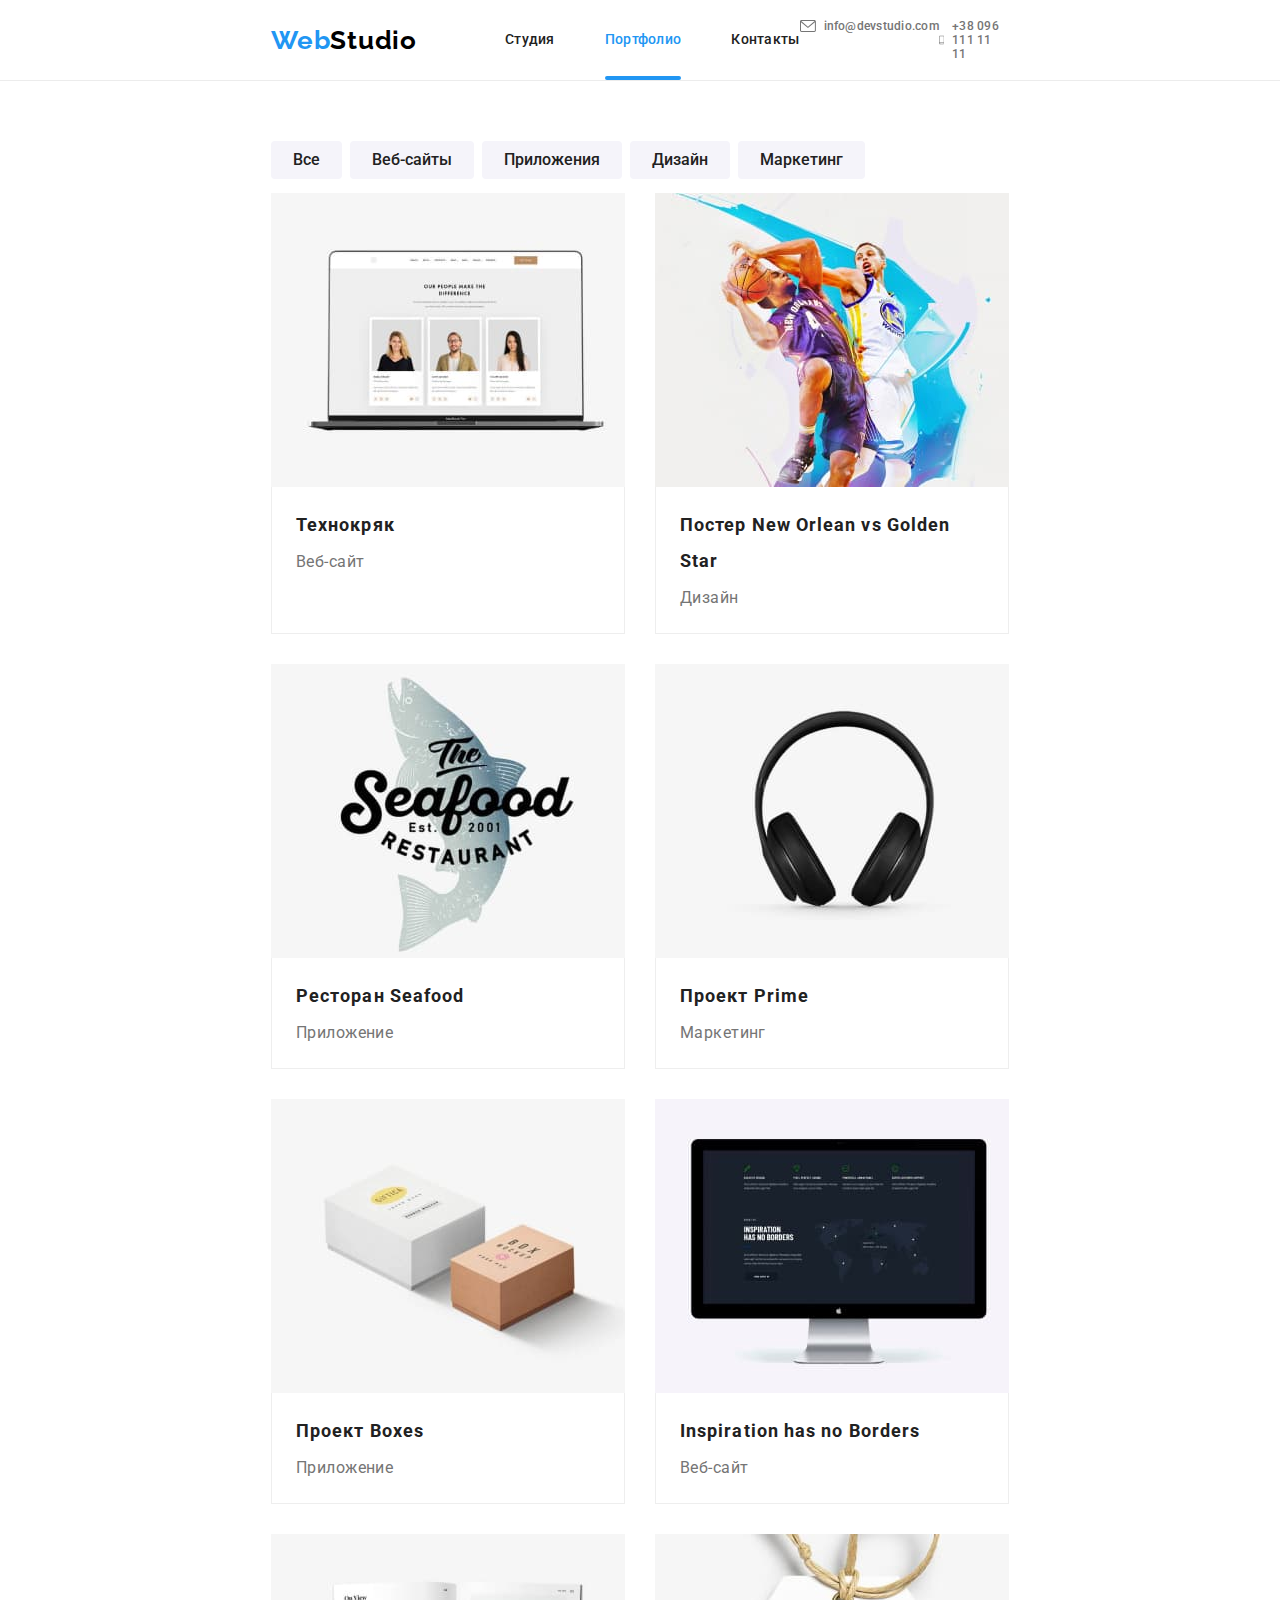
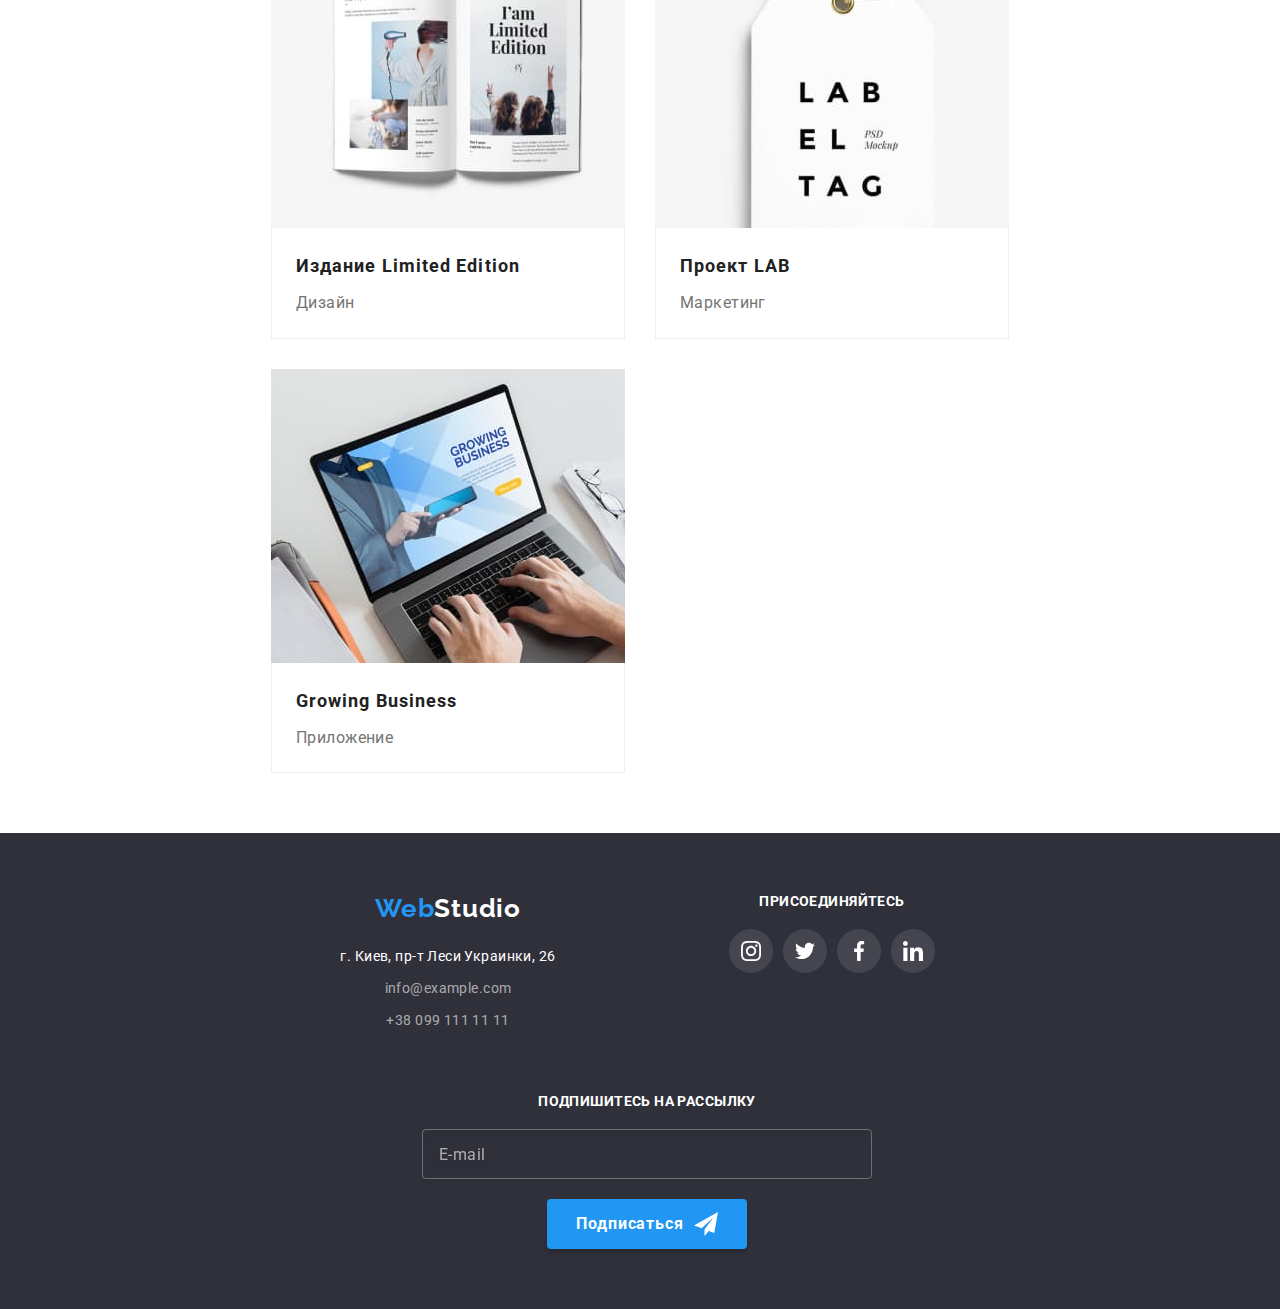
==== commit a06bb053: "разметил таблетку и пофиксил мобилку" ====
--- a/portfolio.html
+++ b/portfolio.html
@@ -306,8 +306,8 @@
     </main>
     <footer class="footer">
       <div class="conteiner footer__cont">
-        <div>
-          <a class="logo" href="./index.html"
+        <div class="footer__wraper">
+          <a class="logo footer__logo" href="./index.html"
             >Web<span class="logo__wrap logo__wrap--footer">Studio</span></a
           >
           <address class="footer__contacts">
@@ -316,7 +316,7 @@
             <a class="footer__contact" href="mailto:info@example.com"
               >info@example.com</a
             >
-            <!-- <br /> -->
+
             <a class="footer__contact" href="tel:+380961111111"
               >+38 099 111 11 11</a
             >
--- a/css/main.min.css
+++ b/css/main.min.css
@@ -1,3 +1,3 @@
 *,::before,::after{-webkit-box-sizing:border-box;box-sizing:border-box}html{line-height:1.15;-webkit-text-size-adjust:100%;-moz-tab-size:4;-o-tab-size:4;tab-size:4}body{margin:0;font-family:system-ui,-apple-system,"Segoe UI",Roboto,Helvetica,Arial,sans-serif,"Apple Color Emoji","Segoe UI Emoji"}hr{height:0;color:inherit}abbr[title]{-webkit-text-decoration:underline dotted;text-decoration:underline dotted}b,strong{font-weight:bolder}code,kbd,samp,pre{font-family:ui-monospace, SFMono-Regular, Consolas, "Liberation Mono", Menlo,- monospace;font-size:1em}small{font-size:80%}sub,sup{font-size:75%;line-height:0;position:relative;vertical-align:baseline}sub{bottom:-0.25em}sup{top:-0.5em}table{text-indent:0;border-color:inherit}button,input,optgroup,select,textarea{font-family:inherit;font-size:100%;line-height:1.15;margin:0}button,select{text-transform:none}button,[type="button"],[type="reset"],[type="submit"]{-webkit-appearance:button}::-moz-focus-inner{border-style:none;padding:0}:-moz-focusring{outline:1px dotted ButtonText}:-moz-ui-invalid{box-shadow:none}legend{padding:0}progress{vertical-align:baseline}::-webkit-inner-spin-button,::-webkit-outer-spin-button{height:auto}[type="search"]{-webkit-appearance:textfield;outline-offset:-2px}::-webkit-search-decoration{-webkit-appearance:none}::-webkit-file-upload-button{-webkit-appearance:button;font:inherit}summary{display:list-item}h1,h2,h3,h4,h5,h6,p{margin:0}a{text-decoration:none}ul{list-style:none;margin:0;padding-left:0}img{display:block}body{font-family:"Roboto", "arial", sans-serif;font-weight:400;font-size:14px;line-height:1.71;font-style:normal;letter-spacing:0.03em;background:#fff;color:#757575}.visually-hidden{position:absolute;width:1px;height:1px;margin:-1px;border:0;padding:0;white-space:nowrap;-webkit-clip-path:inset(100%);clip-path:inset(100%);clip:rect(0 0 0 0);overflow:hidden}.conteiner{max-width:480px;padding-right:15px;padding-left:15px;margin-left:auto;margin-right:auto}@media screen and (min-width: 768px){.conteiner{max-width:768px;margin-left:auto;margin-right:auto}}@media screen and (min-width: 1200px){.conteiner{max-width:1200px;margin-left:auto;margin-right:auto}}.logo{font-family:Raleway;font-style:normal;font-weight:bold;font-size:26px;line-height:1.192;letter-spacing:0.03em;color:#2196f3}@media screen and (min-width: 768px){.logo{margin-right:88px}}.main-header__conteiner{padding-top:16px;padding-bottom:16px;width:100%;position:relative}@media screen and (min-width: 768px){.main-header__conteiner{display:-webkit-box;display:-ms-flexbox;display:flex;-webkit-box-align:center;-ms-flex-align:center;align-items:center;padding-left:15px;padding-right:15px;padding-top:0;padding-bottom:0;max-width:768px;height:80px}}.logo__wrap{color:#000}.main-header__close{fill:#000}.main-header__menu{fill:#000}.main-header__button{padding:0;border:none;background-color:white;position:absolute;top:10px;right:10px;z-index:4}.main-header__button:hover .main-header__menu,.main-header__button:focus .main-header__menu,.main-header__button:hover .main-header__close,.main-header__button:focus .main-header__close{fill:#2196f3}@media screen and (min-width: 768px){.main-header__button{display:none}}.main-header__button .main-header__close{display:none}.main-header__button .main-header__menu{display:block}.main-header__button.is-open .main-header__close{display:block}.main-header__button.is-open .main-header__menu{display:none}.main-header__wrap{z-index:2;background-color:white;top:0;right:0;left:0}@media screen and (min-width: 768px){.main-header__wrap{display:-webkit-box;display:-ms-flexbox;display:flex}}@media screen and (max-width: 767px){.main-header__wrap{width:100%;height:100vh;padding-top:48px;padding-bottom:48px;padding-left:40px;padding-right:40px}}@media screen and (max-width: 767px){.main-header__wrap{display:none;position:absolute}}@media screen and (max-width: 767px){.main-header__wrap.is-open{display:-webkit-box;display:-ms-flexbox;display:flex;-webkit-box-orient:vertical;-webkit-box-direction:normal;-ms-flex-direction:column;flex-direction:column;-webkit-box-pack:justify;-ms-flex-pack:justify;justify-content:space-between;overflow:hidden}}@media screen and (min-width: 768px){.main-header__wrap.is-open{display:-webkit-box;display:-ms-flexbox;display:flex}}@media screen and (max-width: 767px){.navigation__item:not(:last-child){margin-bottom:32px}}@media screen and (min-width: 768px){.navigation__item:not(:last-child){margin-right:50px}}.navigation__link{font-family:Roboto;font-style:normal;font-weight:500;font-size:40px;line-height:47px;text-align:left;letter-spacing:0.02em;color:#212121}@media screen and (min-width: 768px){.navigation__link{font-size:14px;line-height:16px}}.main-header__link{font-family:Roboto;font-style:normal;font-weight:500;font-size:24px;line-height:28px;letter-spacing:0.02em;color:#757575}@media screen and (min-width: 768px){.main-header__link{font-size:12px;line-height:14px;display:-webkit-box;display:-ms-flexbox;display:flex;-webkit-box-align:center;-ms-flex-align:center;align-items:center}}.main-header__contact{display:-webkit-box;display:-ms-flexbox;display:flex}@media screen and (max-width: 1200px){.main-header__contact{-webkit-box-orient:vertical;-webkit-box-direction:normal;-ms-flex-direction:column;flex-direction:column}}@media screen and (max-width: 767px){.main-header__contact{-webkit-box-orient:vertical;-webkit-box-direction:reverse;-ms-flex-direction:column-reverse;flex-direction:column-reverse;margin-bottom:64px;font-size:12px;line-height:14px}}@media screen and (min-width: 168px) and (max-width: 1199px){.main-header__item{margin-bottom:10px}.main-header__item:last-child{margin-bottom:0}}@media screen and (max-width: 767px){.main-header__item:not(:first-child){margin-bottom:32px}}@media screen and (max-width: 767px){.main-header__item:last-child .main-header__link{font-family:Roboto;font-style:normal;font-weight:500;font-size:34px;line-height:40px;letter-spacing:0.02em;color:#2196f3}}.main-header__icon{margin-right:8px}@media screen and (max-width: 767px){.main-header__icon{display:none}}.navigation__link{padding-top:32px;padding-bottom:32px;-webkit-transition:Color 250ms cubic-bezier(0.4, 0, 0.2, 1);transition:Color 250ms cubic-bezier(0.4, 0, 0.2, 1)}.navigation__link:focus,.navigation__link:hover{color:#2196f3}.navigation__link--active{color:#2196f3}.main-header__social{display:-webkit-box;display:-ms-flexbox;display:flex}@media screen and (min-width: 768px){.main-header__social{display:none}}.main-header__social-list{margin-right:20px;position:relative}.main-header__social-list:last-child{margin-right:0}.main-header__social-list:not(:last-child)::after{content:'';border-right:1px solid rgba(33,33,33,0.2);position:absolute;top:0;right:-10px;height:100%}.main-header__social-link{font-family:Roboto;font-style:normal;font-weight:500;font-size:18px;line-height:1.22;letter-spacing:0.02em;color:#2196f3}@media screen and (max-width: 410px){.main-header__social-link{font-size:14px;line-height:1.22;letter-spacing:0.02em}}@media screen and (min-width: 768px){.navigation__list{display:-webkit-box;display:-ms-flexbox;display:flex}}@media screen and (min-width: 768px){.navigation{margin-right:84px}}.button{width:200px;height:50px;background-color:#2196f3;padding:0;border:0px;border-radius:4px;-webkit-box-shadow:0px 4px 4px rgba(0,0,0,0.15);box-shadow:0px 4px 4px rgba(0,0,0,0.15);font-family:Roboto;font-style:normal;font-weight:bold;font-size:16px;line-height:1.87;display:-webkit-box;display:-ms-flexbox;display:flex;-webkit-box-align:center;-ms-flex-align:center;align-items:center;-webkit-box-pack:center;-ms-flex-pack:center;justify-content:center;letter-spacing:0.06em;cursor:pointer;color:#fff;-webkit-transition:background-color 250ms cubic-bezier(0.4, 0, 0.2, 1);transition:background-color 250ms cubic-bezier(0.4, 0, 0.2, 1)}.button:hover,.button:focus{background-color:#188ce8}.main-section{background-image:-webkit-gradient(linear, left top, right top, from(rgba(47,48,58,0.4)), to(rgba(47,48,58,0.4))),url(../img/background-hero.jpg);background-image:linear-gradient(to right, rgba(47,48,58,0.4), rgba(47,48,58,0.4)),url(../img/background-hero.jpg);background-size:cover;background-repeat:no-repeat;background-position:center;margin-right:auto;margin-left:auto;-webkit-box-sizing:border-box;box-sizing:border-box;padding-top:118px;padding-bottom:118px}.main-section--conteiner{display:-webkit-box;display:-ms-flexbox;display:flex;-webkit-box-align:center;-ms-flex-align:center;align-items:center;-webkit-box-pack:center;-ms-flex-pack:center;justify-content:center;-webkit-box-orient:vertical;-webkit-box-direction:normal;-ms-flex-direction:column;flex-direction:column}.main-section__heading{color:#fff;font-family:Roboto;font-style:normal;font-weight:900;font-size:26px;line-height:1.62;text-align:center;letter-spacing:0.06em;text-transform:uppercase;margin-top:0;margin-bottom:30px}.backdrop{position:fixed;top:0;left:0;bottom:0;right:0;background-color:rgba(0,0,0,0.2);opacity:1;-webkit-transition:opacity 250ms cubic-bezier(0.4, 0, 0.2, 1);transition:opacity 250ms cubic-bezier(0.4, 0, 0.2, 1);z-index:5}.backdrop.is-hidden{opacity:0;pointer-events:none;-webkit-transition:opacity 250ms cubic-bezier(0.4, 0, 0.2, 1);transition:opacity 250ms cubic-bezier(0.4, 0, 0.2, 1)}.modal{position:absolute;top:50%;left:50%;-webkit-transform:translate(-50%, -50%);transform:translate(-50%, -50%);width:100%;height:100%;background-color:#fff;padding:40px;overflow-y:scroll}@media screen and (min-width: 480px){.modal{width:450px;height:609px;overflow:hidden}}.modal__button-close{width:30px;height:30px;display:-webkit-box;display:-ms-flexbox;display:flex;-webkit-box-pack:center;-ms-flex-pack:center;justify-content:center;-webkit-box-align:center;-ms-flex-align:center;align-items:center;border-radius:50%;border:1px solid rgba(0,0,0,0.1);background-color:#fff;position:absolute;top:8px;right:8px;cursor:pointer}.modal__button-close:hover .modal__button-icon,.modal__button-close:focus .modal__button-icon{fill:#2196f3}.modal__button-icon{height:11px;width:11px;fill:#000000;-webkit-transition:fill 250ms cubic-bezier(0.4, 0, 0.2, 1);transition:fill 250ms cubic-bezier(0.4, 0, 0.2, 1)}.modal__form{display:-webkit-box;display:-ms-flexbox;display:flex;-webkit-box-orient:vertical;-webkit-box-direction:normal;-ms-flex-direction:column;flex-direction:column;-webkit-box-align:center;-ms-flex-align:center;align-items:center}.modal__heading{font-family:Roboto;font-style:normal;font-weight:bold;font-size:20px;line-height:1.5;text-align:center;letter-spacing:0.03em;color:#212121;margin-bottom:12px}.modal__wrap{width:100%;margin-bottom:10px;display:-webkit-box;display:-ms-flexbox;display:flex;-webkit-box-orient:vertical;-webkit-box-direction:normal;-ms-flex-direction:column;flex-direction:column}.modal__wrap:nth-child(4){margin-bottom:20px}.modal__label{font-family:Roboto;font-style:normal;font-weight:normal;font-size:12px;line-height:14px;letter-spacing:0.01em;color:#757575;margin-bottom:4px}.modal__text-area{position:relative}.modal__icon{position:absolute;left:15px;top:50%;-webkit-transform:translateY(-50%);transform:translateY(-50%);fill:#212121;width:18px;height:18px;-webkit-transition:fill 250ms cubic-bezier(0.4, 0, 0.2, 1);transition:fill 250ms cubic-bezier(0.4, 0, 0.2, 1)}.modal__check-icon{fill:#ffffff;border:2px solid #000000;width:16px;height:15px;border-radius:2px;border:2px solid #000000;-webkit-transition:border-color 250ms cubic-bezier(0.4, 0, 0.2, 1),background-color 250ms cubic-bezier(0.4, 0, 0.2, 1);transition:border-color 250ms cubic-bezier(0.4, 0, 0.2, 1),background-color 250ms cubic-bezier(0.4, 0, 0.2, 1)}.modal__check:checked ~ .modal__check-label .modal__check-icon{background-color:#2196f3;border-color:#2196f3;border-radius:2px;-webkit-transition:border-color 250ms cubic-bezier(0.4, 0, 0.2, 1),250ms cubic-bezier(0.4, 0, 0.2, 1);transition:border-color 250ms cubic-bezier(0.4, 0, 0.2, 1),250ms cubic-bezier(0.4, 0, 0.2, 1)}.modal__check{position:absolute;width:1px;height:1px;margin:-1px;border:0;padding:0;white-space:nowrap;-webkit-clip-path:inset(100%);clip-path:inset(100%);clip:rect(0 0 0 0);overflow:hidden}.modal__input{width:100%;height:40px;border:1px solid rgba(33,33,33,0.2);-webkit-box-sizing:border-box;box-sizing:border-box;border-radius:4px;padding-left:42px;outline:none;-webkit-transition:border-color 250ms cubic-bezier(0.4, 0, 0.2, 1);transition:border-color 250ms cubic-bezier(0.4, 0, 0.2, 1)}.modal__input:checked{border-color:#2196f3}.modal__input:focus,.modal__textarea:focus{border-color:#2196f3}.modal__input:focus+.modal__icon{fill:#2196f3}.modal__textarea{width:100%;height:120px;resize:none;outline:none;border:1px solid rgba(33,33,33,0.2);-webkit-box-sizing:border-box;box-sizing:border-box;border-radius:4px;padding-top:12px;padding-right:16px;padding-bottom:12px;padding-left:16px;-webkit-transition:border-color 250ms cubic-bezier(0.4, 0, 0.2, 1);transition:border-color 250ms cubic-bezier(0.4, 0, 0.2, 1)}.modal__textarea::-webkit-input-placeholder{font-family:Roboto;font-style:normal;font-weight:normal;font-size:12px;line-height:14px;letter-spacing:0.01em;color:rgba(117,117,117,0.5)}.modal__textarea:-ms-input-placeholder{font-family:Roboto;font-style:normal;font-weight:normal;font-size:12px;line-height:14px;letter-spacing:0.01em;color:rgba(117,117,117,0.5)}.modal__textarea::-ms-input-placeholder{font-family:Roboto;font-style:normal;font-weight:normal;font-size:12px;line-height:14px;letter-spacing:0.01em;color:rgba(117,117,117,0.5)}.modal__textarea::placeholder{font-family:Roboto;font-style:normal;font-weight:normal;font-size:12px;line-height:14px;letter-spacing:0.01em;color:rgba(117,117,117,0.5)}.modal__contract{-webkit-text-decoration-line:underline;text-decoration-line:underline;color:#2196f3}.modal__submit{margin-top:30px}.modal__agree{font-family:Roboto;font-style:normal;font-weight:normal;font-size:12px;line-height:14px;letter-spacing:0.03em}.advantages{padding-bottom:0;margin-bottom:60px;margin-top:60px}.advantages__item{max-width:450px;text-align:center;margin-bottom:30px}.advantages__item:last-child{margin-bottom:0}.advantages__wrap{display:-webkit-box;display:-ms-flexbox;display:flex;-webkit-box-align:center;-ms-flex-align:center;align-items:center;-webkit-box-pack:center;-ms-flex-pack:center;justify-content:center;background-color:#f5f4fa;max-width:450px;height:120px;margin-bottom:30px}.advantages__heading{font-family:Roboto;font-style:normal;font-weight:bold;font-size:14px;line-height:16px;letter-spacing:0.03em;text-transform:uppercase;color:#212121;margin-bottom:10px}.advantages__text{max-width:450px}.main-section__heading{max-width:100%}.services{margin-top:0}@media screen and (max-width: 1199px){.services{display:none}}.services__title{margin-bottom:50px}.title-h2{font-family:Roboto;font-style:normal;font-weight:bold;font-size:36px;line-height:42px;text-align:center;letter-spacing:0.03em;color:#212121}.services__list{display:-webkit-box;display:-ms-flexbox;display:flex}.services__item{position:relative;width:370px;height:294px}.services__item:not(:last-child){margin-right:30px}.services__subtitle{font-family:Roboto;font-style:normal;font-weight:bold;font-size:14px;line-height:16px;text-align:center;letter-spacing:0.03em;text-transform:uppercase;color:#fff}.services__wrapper{position:absolute;width:370px;height:70px;background-color:rgba(47,48,58,0.8);left:0;bottom:0;display:-webkit-box;display:-ms-flexbox;display:flex;-webkit-box-align:center;-ms-flex-align:center;align-items:center;-webkit-box-pack:center;-ms-flex-pack:center;justify-content:center}.team{padding-top:60px;padding-bottom:60px;background-color:#f5f4fa}.team__title{margin-bottom:50px;font-family:Roboto;font-style:normal;font-weight:bold;font-size:28px;line-height:33px;text-align:center;letter-spacing:0.03em}.team__item{max-width:450px;background-color:#fff;-webkit-box-shadow:0px 1px 3px rgba(0,0,0,0.12),0px 1px 1px rgba(0,0,0,0.14),0px 2px 1px rgba(0,0,0,0.2);box-shadow:0px 1px 3px rgba(0,0,0,0.12),0px 1px 1px rgba(0,0,0,0.14),0px 2px 1px rgba(0,0,0,0.2);border-radius:0px 0px 4px 4px;margin-bottom:30px}.team__item:last-child{margin-bottom:0}.team__card{padding-top:30px;padding-bottom:30px;padding-left:10px;padding-right:10px;text-align:center}.team__name{font-weight:500;font-size:16px;line-height:1.19;color:#212121;margin-bottom:10px}.team__post{font-weight:normal;font-size:16px;line-height:1.19;margin-bottom:16px;color:#757575}.team--social__icon{fill:#afb1b8;-webkit-transition:fill 250ms cubic-bezier(0.4, 0, 0.2, 1);transition:fill 250ms cubic-bezier(0.4, 0, 0.2, 1)}.social__link:hover .team--social__icon,.social__link:focus .team--social__icon{fill:#fff}.social__link--team:hover,.social__link--team:focus{background-color:#2196f3}.social{display:-webkit-box;display:-ms-flexbox;display:flex;margin-right:auto;margin-left:auto;-webkit-box-pack:center;-ms-flex-pack:center;justify-content:center}.social__list{margin-right:10px;width:44px;height:44px}.social__list:last-child{margin-right:0}.social__link{width:44px;height:44px;border-radius:50%;-webkit-box-align:center;-ms-flex-align:center;align-items:center;-webkit-box-pack:center;-ms-flex-pack:center;justify-content:center;display:-webkit-inline-box;display:-ms-inline-flexbox;display:inline-flex;-webkit-transition:background-color 250ms cubic-bezier(0.4, 0, 0.2, 1);transition:background-color 250ms cubic-bezier(0.4, 0, 0.2, 1)}.social__icon{width:20px;height:20px;-webkit-transition:fill 250ms cubic-bezier(0.4, 0, 0.2, 1);transition:fill 250ms cubic-bezier(0.4, 0, 0.2, 1)}.clients{padding-top:60px;padding-bottom:60px}.clients__title{padding-bottom:50px}.clients__list{display:-webkit-box;display:-ms-flexbox;display:flex;margin:-15px;-ms-flex-wrap:wrap;flex-wrap:wrap}.clients__item{width:calc((100% - 2 * 30px) / 2);height:92px;margin:15px}.clients__link{display:-webkit-box;display:-ms-flexbox;display:flex;border:1px solid #afb1b8;border-radius:4px;height:100%;-webkit-box-pack:center;-ms-flex-pack:center;justify-content:center;-webkit-box-align:center;-ms-flex-align:center;align-items:center;-webkit-transition:border-color 250ms cubic-bezier(0.4, 0, 0.2, 1);transition:border-color 250ms cubic-bezier(0.4, 0, 0.2, 1)}.clients__link:hover,.clients__link:focus{border-color:#2196f3}.clients__icon{width:106px;height:60px;fill:#afb1b8;-webkit-transition:fill 250ms cubic-bezier(0.4, 0, 0.2, 1);transition:fill 250ms cubic-bezier(0.4, 0, 0.2, 1)}.clients__link:hover .clients__icon,.clients__link:focus .clients__icon{fill:#2196f3}.footer{padding-top:60px;padding-bottom:60px;background-color:#2f303a}.footer__cont{text-align:center}.logo__wrap--footer{color:#fff}.footer__contacts{margin-top:20px}.footer__address{font-family:Roboto;font-style:normal;font-weight:normal;font-size:14px;line-height:1.71;letter-spacing:0.03em;color:#fff}.footer__contact{margin-top:8px;display:block;font-family:Roboto;font-style:normal;font-weight:normal;font-size:14px;line-height:1.71;letter-spacing:0.03em;color:rgba(255,255,255,0.6);-webkit-transition:color 250ms cubic-bezier(0.4, 0, 0.2, 1);transition:color 250ms cubic-bezier(0.4, 0, 0.2, 1)}.footer__contact:hover,.footer__contact:focus{color:#2196f3}.footer__social{display:-webkit-box;display:-ms-flexbox;display:flex;-webkit-box-orient:vertical;-webkit-box-direction:normal;-ms-flex-direction:column;flex-direction:column;margin-top:60px}.footer__heading{font-family:Roboto;font-style:normal;font-weight:bold;font-size:14px;line-height:16px;letter-spacing:0.03em;text-transform:uppercase;color:#fff;margin-bottom:20px}.social__link--footer{background-color:rgba(255,255,255,0.1)}.footer--social__icon{fill:#fff}.footer__form{display:-webkit-box;display:-ms-flexbox;display:flex;-webkit-box-orient:vertical;-webkit-box-direction:normal;-ms-flex-direction:column;flex-direction:column;width:100%;-webkit-box-align:center;-ms-flex-align:center;align-items:center}.footer__input{width:100%;height:50px;padding-top:15px;padding-bottom:15px;padding-left:16px;padding-right:16px;background-color:inherit;border:1px solid rgba(255,255,255,0.3);-webkit-box-sizing:border-box;box-sizing:border-box;-webkit-filter:drop-shadow(0px 4px 4px rgba(0,0,0,0.15));filter:drop-shadow(0px 4px 4px rgba(0,0,0,0.15));border-radius:4px;font-family:Roboto;font-style:normal;font-weight:normal;font-size:16px;line-height:1.25;letter-spacing:0.03em;color:#fff}.footer__input::-webkit-input-placeholder{font-family:Roboto;font-style:normal;font-weight:normal;font-size:16px;line-height:1.25;letter-spacing:0.03em;color:rgba(255,255,255,0.6)}.footer__input:-ms-input-placeholder{font-family:Roboto;font-style:normal;font-weight:normal;font-size:16px;line-height:1.25;letter-spacing:0.03em;color:rgba(255,255,255,0.6)}.footer__input::-ms-input-placeholder{font-family:Roboto;font-style:normal;font-weight:normal;font-size:16px;line-height:1.25;letter-spacing:0.03em;color:rgba(255,255,255,0.6)}.footer__input::placeholder{font-family:Roboto;font-style:normal;font-weight:normal;font-size:16px;line-height:1.25;letter-spacing:0.03em;color:rgba(255,255,255,0.6)}.footer__wrap{margin-top:60px}.footer__button{margin-top:20px;max-width:200px}.footer__icon{margin-left:10px}.filter{display:-webkit-box;display:-ms-flexbox;display:flex;-ms-flex-wrap:wrap;flex-wrap:wrap;margin-bottom:50px;-webkit-box-pack:left;-ms-flex-pack:left;justify-content:left}.filter__list:not(:last-child){margin-right:8px;margin-bottom:15px}.filter__button{font-family:Roboto;font-style:normal;font-weight:500;font-size:16px;line-height:1.62;text-align:center;color:#212121;background-color:#f5f4fa;cursor:pointer;padding:6px 22px;border:0px;border-radius:4px;-webkit-transition:color 250ms cubic-bezier(0.4, 0, 0.2, 1),background-color 250ms cubic-bezier(0.4, 0, 0.2, 1),-webkit-box-shadow 250ms cubic-bezier(0.4, 0, 0.2, 1);transition:color 250ms cubic-bezier(0.4, 0, 0.2, 1),background-color 250ms cubic-bezier(0.4, 0, 0.2, 1),-webkit-box-shadow 250ms cubic-bezier(0.4, 0, 0.2, 1);transition:color 250ms cubic-bezier(0.4, 0, 0.2, 1),background-color 250ms cubic-bezier(0.4, 0, 0.2, 1),box-shadow 250ms cubic-bezier(0.4, 0, 0.2, 1);transition:color 250ms cubic-bezier(0.4, 0, 0.2, 1),background-color 250ms cubic-bezier(0.4, 0, 0.2, 1),box-shadow 250ms cubic-bezier(0.4, 0, 0.2, 1),-webkit-box-shadow 250ms cubic-bezier(0.4, 0, 0.2, 1)}.filter__button:hover,.filter__button:focus{color:#fff;background-color:#2196f3;-webkit-box-shadow:0px 3px 1px rgba(0,0,0,0.1),0px 1px 2px rgba(0,0,0,0.08),0px 2px 2px rgba(0,0,0,0.12);box-shadow:0px 3px 1px rgba(0,0,0,0.1),0px 1px 2px rgba(0,0,0,0.08),0px 2px 2px rgba(0,0,0,0.12)}.portfolio__list{display:-webkit-box;display:-ms-flexbox;display:flex;-ms-flex-wrap:wrap;flex-wrap:wrap}.portfolio__item{-webkit-box-sizing:border-box;box-sizing:border-box;max-width:450px;margin-bottom:30px;-webkit-box-shadow:none;box-shadow:none}.portfolio__link{-webkit-transition:-webkit-box-shadow 250ms cubic-bezier(0.4, 0, 0.2, 1),-webkit-transform 250ms cubic-bezier(0.4, 0, 0.2, 1);transition:-webkit-box-shadow 250ms cubic-bezier(0.4, 0, 0.2, 1),-webkit-transform 250ms cubic-bezier(0.4, 0, 0.2, 1);transition:box-shadow 250ms cubic-bezier(0.4, 0, 0.2, 1),transform 250ms cubic-bezier(0.4, 0, 0.2, 1);transition:box-shadow 250ms cubic-bezier(0.4, 0, 0.2, 1),transform 250ms cubic-bezier(0.4, 0, 0.2, 1),-webkit-box-shadow 250ms cubic-bezier(0.4, 0, 0.2, 1),-webkit-transform 250ms cubic-bezier(0.4, 0, 0.2, 1)}.portfolio__link:hover,.portfolio__link:focus{-webkit-box-shadow:0px 1px 1px rgba(0,0,0,0.12),0px 4px 4px rgba(0,0,0,0.06),1px 4px 6px rgba(0,0,0,0.16);box-shadow:0px 1px 1px rgba(0,0,0,0.12),0px 4px 4px rgba(0,0,0,0.06),1px 4px 6px rgba(0,0,0,0.16)}.portfolio__desription{display:block;padding-left:24px;padding-right:24px;padding-top:20px;padding-bottom:20px;border:1px solid #eeeeee;border-top:0px}.portfolio__name{font-weight:700;font-size:18px;line-height:2;letter-spacing:0.06em;color:#212121;margin-bottom:4px}.portfolio__text{font-size:16px;line-height:1.87;color:#757575}.portfolio__back{position:absolute;font-family:Roboto;font-style:normal;font-weight:normal;font-size:18px;line-height:1.56;letter-spacing:0.03em;color:#ffffff;background-color:rgba(33,150,243,0.9);width:100%;height:100%;left:0;top:0;padding-top:63px;padding-bottom:63px;padding-left:24px;padding-right:24px;-webkit-transform:translateY(100%);transform:translateY(100%);-webkit-transition:-webkit-transform 250ms cubic-bezier(0.4, 0, 0.2, 1);transition:-webkit-transform 250ms cubic-bezier(0.4, 0, 0.2, 1);transition:transform 250ms cubic-bezier(0.4, 0, 0.2, 1);transition:transform 250ms cubic-bezier(0.4, 0, 0.2, 1), -webkit-transform 250ms cubic-bezier(0.4, 0, 0.2, 1)}.portfolio__wrap{position:relative;overflow:hidden}.portfolio__link:hover .portfolio__back,.portfolio__link:focus .portfolio__back{-webkit-transform:translateY(0);transform:translateY(0)}
+ monospace;font-size:1em}small{font-size:80%}sub,sup{font-size:75%;line-height:0;position:relative;vertical-align:baseline}sub{bottom:-0.25em}sup{top:-0.5em}table{text-indent:0;border-color:inherit}button,input,optgroup,select,textarea{font-family:inherit;font-size:100%;line-height:1.15;margin:0}button,select{text-transform:none}button,[type="button"],[type="reset"],[type="submit"]{-webkit-appearance:button}::-moz-focus-inner{border-style:none;padding:0}:-moz-focusring{outline:1px dotted ButtonText}:-moz-ui-invalid{box-shadow:none}legend{padding:0}progress{vertical-align:baseline}::-webkit-inner-spin-button,::-webkit-outer-spin-button{height:auto}[type="search"]{-webkit-appearance:textfield;outline-offset:-2px}::-webkit-search-decoration{-webkit-appearance:none}::-webkit-file-upload-button{-webkit-appearance:button;font:inherit}summary{display:list-item}h1,h2,h3,h4,h5,h6,p{margin:0}a{text-decoration:none}ul{list-style:none;margin:0;padding-left:0}img{display:block}body{font-family:"Roboto", "arial", sans-serif;font-weight:400;font-size:14px;line-height:1.71;font-style:normal;letter-spacing:0.03em;background:#fff;color:#757575}.visually-hidden{position:absolute;width:1px;height:1px;margin:-1px;border:0;padding:0;white-space:nowrap;-webkit-clip-path:inset(100%);clip-path:inset(100%);clip:rect(0 0 0 0);overflow:hidden}.conteiner{padding-right:15px;padding-left:15px;margin-left:auto;margin-right:auto}@media screen and (max-width: 767px){.conteiner{max-width:480px;text-align:center;-webkit-box-pack:center;-ms-flex-pack:center;justify-content:center}}@media screen and (min-width: 768px){.conteiner{max-width:768px;margin-left:auto;margin-right:auto}}@media screen and (min-width: 1200px){.conteiner{width:1200px}}.main-header{border-bottom:1px solid #ececec}.logo{font-family:Raleway;font-style:normal;font-weight:bold;font-size:26px;line-height:1.192;letter-spacing:0.03em;color:#2196f3}.main-header__conteiner{padding-top:16px;padding-bottom:16px;width:100%;position:relative}@media screen and (min-width: 768px){.main-header__conteiner{display:-webkit-box;display:-ms-flexbox;display:flex;-webkit-box-align:center;-ms-flex-align:center;align-items:center;-webkit-box-pack:stretch;-ms-flex-pack:stretch;justify-content:stretch;padding-left:15px;padding-right:15px;padding-top:0;padding-bottom:0;width:100%;height:80px}}.logo__wrap{color:#000}.main-header__close{fill:#000}.main-header__menu{fill:#000}.main-header__button{padding:0;border:none;background-color:white;position:absolute;top:10px;right:10px;z-index:4}.main-header__button:hover .main-header__menu,.main-header__button:focus .main-header__menu,.main-header__button:hover .main-header__close,.main-header__button:focus .main-header__close{fill:#2196f3}@media screen and (min-width: 768px){.main-header__button{display:none}}.main-header__button .main-header__close{display:none}.main-header__button .main-header__menu{display:block}.main-header__button.is-open .main-header__close{display:block}.main-header__button.is-open .main-header__menu{display:none}.main-header__wrap{z-index:2;background-color:white;top:0;right:0;left:0}@media screen and (min-width: 768px){.main-header__wrap{display:-webkit-box;display:-ms-flexbox;display:flex;width:inherit;-webkit-box-align:center;-ms-flex-align:center;align-items:center;-webkit-box-pack:justify;-ms-flex-pack:justify;justify-content:space-between}}@media screen and (max-width: 767px){.main-header__wrap{width:100%;height:95vh;padding-top:48px;padding-bottom:48px;padding-left:40px;padding-right:40px}}@media screen and (max-width: 767px){.main-header__wrap{display:none;position:absolute}}@media screen and (max-width: 767px){.main-header__wrap.is-open{display:-webkit-box;display:-ms-flexbox;display:flex;-webkit-box-orient:vertical;-webkit-box-direction:normal;-ms-flex-direction:column;flex-direction:column;-webkit-box-pack:justify;-ms-flex-pack:justify;justify-content:space-between;overflow:hidden}}@media screen and (min-width: 768px){.main-header__wrap.is-open{display:-webkit-box;display:-ms-flexbox;display:flex}}@media screen and (max-width: 767px){.navigation__item:not(:last-child){margin-bottom:32px}}@media screen and (min-width: 768px){.navigation__item:not(:last-child){margin-right:50px}}.navigation__link{font-family:Roboto;font-style:normal;font-weight:500;font-size:40px;line-height:47px;text-align:left;letter-spacing:0.02em;color:#212121;padding-top:32px;padding-bottom:32px;-webkit-transition:Color 250ms cubic-bezier(0.4, 0, 0.2, 1);transition:Color 250ms cubic-bezier(0.4, 0, 0.2, 1);position:relative}.navigation__link:focus,.navigation__link:hover{color:#2196f3}.navigation__link--active{color:#2196f3}@media screen and (min-width: 768px){.navigation__link{font-size:14px;line-height:16px}}.navigation__link--active::after{content:'';position:absolute;border:2px solid #2196f3;border-radius:2px;width:100%;right:0;bottom:-1px;background-color:#2196f3}.main-header__link{font-family:Roboto;font-style:normal;font-weight:500;font-size:24px;line-height:28px;letter-spacing:0.02em;color:#757575;-webkit-transition:Color 250ms cubic-bezier(0.4, 0, 0.2, 1);transition:Color 250ms cubic-bezier(0.4, 0, 0.2, 1)}.main-header__link:hover,.main-header__link:focus{color:#2196f3}@media screen and (min-width: 768px){.main-header__link{font-size:12px;line-height:14px;display:-webkit-box;display:-ms-flexbox;display:flex;-webkit-box-align:center;-ms-flex-align:center;align-items:center}}.main-header__contact{display:-webkit-box;display:-ms-flexbox;display:flex}@media screen and (min-width: 768px) and (max-width: 1199px){.main-header__contact{-webkit-box-orient:vertical;-webkit-box-direction:normal;-ms-flex-direction:column;flex-direction:column}}@media screen and (max-width: 767px){.main-header__contact{-webkit-box-orient:vertical;-webkit-box-direction:reverse;-ms-flex-direction:column-reverse;flex-direction:column-reverse;margin-bottom:64px;font-size:12px;line-height:14px}}@media screen and (min-width: 168px) and (max-width: 1199px){.main-header__item{margin-bottom:10px}.main-header__item:last-child{margin-bottom:0}}@media screen and (max-width: 767px){.main-header__item:not(:first-child){margin-bottom:32px}}@media screen and (max-width: 767px){.main-header__item:last-child .main-header__link{font-family:Roboto;font-style:normal;font-weight:500;font-size:34px;line-height:40px;letter-spacing:0.02em;color:#2196f3}}.main-header__icon{margin-right:8px;fill:#757575;-webkit-transition:Fill 250ms cubic-bezier(0.4, 0, 0.2, 1);transition:Fill 250ms cubic-bezier(0.4, 0, 0.2, 1)}.main-header__link:hover .main-header__icon{fill:#2196f3}@media screen and (max-width: 767px){.main-header__icon{display:none}}.main-header__social{display:-webkit-box;display:-ms-flexbox;display:flex}@media screen and (min-width: 768px){.main-header__social{display:none}}.main-header__social-list{margin-right:20px;position:relative}.main-header__social-list:last-child{margin-right:0}.main-header__social-list:not(:last-child)::after{content:'';border-right:1px solid rgba(33,33,33,0.2);position:absolute;top:0;right:-10px;height:100%}.main-header__social-link{font-family:Roboto;font-style:normal;font-weight:500;font-size:18px;line-height:1.22;letter-spacing:0.02em;color:#2196f3}@media screen and (max-width: 410px){.main-header__social-link{font-size:14px;line-height:1.22;letter-spacing:0.02em}}@media screen and (min-width: 768px){.navigation__list{display:-webkit-box;display:-ms-flexbox;display:flex}}@media screen and (min-width: 768px){.navigation{margin-left:88px}}.button{width:200px;height:50px;background-color:#2196f3;padding:0;border:0px;border-radius:4px;-webkit-box-shadow:0px 4px 4px rgba(0,0,0,0.15);box-shadow:0px 4px 4px rgba(0,0,0,0.15);font-family:Roboto;font-style:normal;font-weight:bold;font-size:16px;line-height:1.87;display:-webkit-box;display:-ms-flexbox;display:flex;-webkit-box-align:center;-ms-flex-align:center;align-items:center;-webkit-box-pack:center;-ms-flex-pack:center;justify-content:center;letter-spacing:0.06em;cursor:pointer;color:#fff;-webkit-transition:background-color 250ms cubic-bezier(0.4, 0, 0.2, 1);transition:background-color 250ms cubic-bezier(0.4, 0, 0.2, 1)}.button:hover,.button:focus{background-color:#188ce8}.main-section{background-image:-webkit-gradient(linear, left top, right top, from(rgba(47,48,58,0.4)), to(rgba(47,48,58,0.4))),url(../img/background-hero.jpg);background-image:linear-gradient(to right, rgba(47,48,58,0.4), rgba(47,48,58,0.4)),url(../img/background-hero.jpg);background-size:cover;background-repeat:no-repeat;background-position:center;margin-right:auto;margin-left:auto;-webkit-box-sizing:border-box;box-sizing:border-box;padding-top:118px;padding-bottom:118px}.main-section--conteiner{display:-webkit-box;display:-ms-flexbox;display:flex;-webkit-box-align:center;-ms-flex-align:center;align-items:center;-webkit-box-pack:center;-ms-flex-pack:center;justify-content:center;-webkit-box-orient:vertical;-webkit-box-direction:normal;-ms-flex-direction:column;flex-direction:column}.main-section__heading{color:#fff;font-family:Roboto;font-style:normal;font-weight:900;font-size:26px;line-height:1.62;text-align:center;letter-spacing:0.06em;text-transform:uppercase;margin-top:0;margin-bottom:30px}@media screen and (min-width: 768px){.main-section__heading{width:360px}}.backdrop{position:fixed;top:0;left:0;bottom:0;right:0;background-color:rgba(0,0,0,0.2);opacity:1;-webkit-transition:opacity 250ms cubic-bezier(0.4, 0, 0.2, 1);transition:opacity 250ms cubic-bezier(0.4, 0, 0.2, 1);z-index:5;overflow-x:hidden;overflow-y:auto}.backdrop.is-hidden{opacity:0;pointer-events:none;-webkit-transition:opacity 250ms cubic-bezier(0.4, 0, 0.2, 1);transition:opacity 250ms cubic-bezier(0.4, 0, 0.2, 1)}.modal{position:absolute;top:50%;left:50%;-webkit-transform:translate(-50%, -50%);transform:translate(-50%, -50%);width:100%;height:100%;background-color:#fff;padding:40px;overflow-x:scroll}@media screen and (max-height: 609px){.modal{position:absolute;top:10%;left:50%;-webkit-transform:translate(-50%, 0%);transform:translate(-50%, 0%)}}@media screen and (min-width: 480px){.modal{width:450px;height:609px;overflow:hidden}}.modal__button-close{width:30px;height:30px;display:-webkit-box;display:-ms-flexbox;display:flex;-webkit-box-pack:center;-ms-flex-pack:center;justify-content:center;-webkit-box-align:center;-ms-flex-align:center;align-items:center;border-radius:50%;border:1px solid rgba(0,0,0,0.1);background-color:#fff;position:absolute;top:8px;right:8px;cursor:pointer}.modal__button-close:hover .modal__button-icon,.modal__button-close:focus .modal__button-icon{fill:#2196f3}.modal__button-icon{height:11px;width:11px;fill:#000000;-webkit-transition:fill 250ms cubic-bezier(0.4, 0, 0.2, 1);transition:fill 250ms cubic-bezier(0.4, 0, 0.2, 1)}.modal__form{display:-webkit-box;display:-ms-flexbox;display:flex;-webkit-box-orient:vertical;-webkit-box-direction:normal;-ms-flex-direction:column;flex-direction:column;-webkit-box-align:center;-ms-flex-align:center;align-items:center}.modal__heading{font-family:Roboto;font-style:normal;font-weight:bold;font-size:20px;line-height:1.5;text-align:center;letter-spacing:0.03em;color:#212121;margin-bottom:12px}.modal__wrap{width:100%;margin-bottom:10px;display:-webkit-box;display:-ms-flexbox;display:flex;-webkit-box-orient:vertical;-webkit-box-direction:normal;-ms-flex-direction:column;flex-direction:column}.modal__wrap:nth-child(4){margin-bottom:20px}.modal__label{font-family:Roboto;font-style:normal;font-weight:normal;font-size:12px;line-height:14px;letter-spacing:0.01em;color:#757575;margin-bottom:4px}.modal__text-area{position:relative}.modal__icon{position:absolute;left:15px;top:50%;-webkit-transform:translateY(-50%);transform:translateY(-50%);fill:#212121;width:18px;height:18px;-webkit-transition:fill 250ms cubic-bezier(0.4, 0, 0.2, 1);transition:fill 250ms cubic-bezier(0.4, 0, 0.2, 1)}.modal__check-icon{fill:#ffffff;border:2px solid #000000;width:16px;height:15px;border-radius:2px;border:2px solid #000000;-webkit-transition:border-color 250ms cubic-bezier(0.4, 0, 0.2, 1),background-color 250ms cubic-bezier(0.4, 0, 0.2, 1);transition:border-color 250ms cubic-bezier(0.4, 0, 0.2, 1),background-color 250ms cubic-bezier(0.4, 0, 0.2, 1)}.modal__check:checked ~ .modal__check-label .modal__check-icon{background-color:#2196f3;border-color:#2196f3;border-radius:2px;-webkit-transition:border-color 250ms cubic-bezier(0.4, 0, 0.2, 1),250ms cubic-bezier(0.4, 0, 0.2, 1);transition:border-color 250ms cubic-bezier(0.4, 0, 0.2, 1),250ms cubic-bezier(0.4, 0, 0.2, 1)}.modal__check{position:absolute;width:1px;height:1px;margin:-1px;border:0;padding:0;white-space:nowrap;-webkit-clip-path:inset(100%);clip-path:inset(100%);clip:rect(0 0 0 0);overflow:hidden}.modal__input{width:100%;height:40px;border:1px solid rgba(33,33,33,0.2);-webkit-box-sizing:border-box;box-sizing:border-box;border-radius:4px;padding-left:42px;outline:none;-webkit-transition:border-color 250ms cubic-bezier(0.4, 0, 0.2, 1);transition:border-color 250ms cubic-bezier(0.4, 0, 0.2, 1)}.modal__input:checked{border-color:#2196f3}.modal__input:focus,.modal__textarea:focus{border-color:#2196f3}.modal__input:focus+.modal__icon{fill:#2196f3}.modal__textarea{width:100%;height:120px;resize:none;outline:none;border:1px solid rgba(33,33,33,0.2);-webkit-box-sizing:border-box;box-sizing:border-box;border-radius:4px;padding-top:12px;padding-right:16px;padding-bottom:12px;padding-left:16px;-webkit-transition:border-color 250ms cubic-bezier(0.4, 0, 0.2, 1);transition:border-color 250ms cubic-bezier(0.4, 0, 0.2, 1)}.modal__textarea::-webkit-input-placeholder{font-family:Roboto;font-style:normal;font-weight:normal;font-size:12px;line-height:14px;letter-spacing:0.01em;color:rgba(117,117,117,0.5)}.modal__textarea:-ms-input-placeholder{font-family:Roboto;font-style:normal;font-weight:normal;font-size:12px;line-height:14px;letter-spacing:0.01em;color:rgba(117,117,117,0.5)}.modal__textarea::-ms-input-placeholder{font-family:Roboto;font-style:normal;font-weight:normal;font-size:12px;line-height:14px;letter-spacing:0.01em;color:rgba(117,117,117,0.5)}.modal__textarea::placeholder{font-family:Roboto;font-style:normal;font-weight:normal;font-size:12px;line-height:14px;letter-spacing:0.01em;color:rgba(117,117,117,0.5)}.modal__contract{-webkit-text-decoration-line:underline;text-decoration-line:underline;color:#2196f3}.modal__submit{margin-top:30px}.modal__agree{font-family:Roboto;font-style:normal;font-weight:normal;font-size:12px;line-height:14px;letter-spacing:0.03em}.advantages{padding-bottom:60px;padding-top:60px}@media screen and (min-width: 768px){.advantages__list{display:-webkit-box;display:-ms-flexbox;display:flex;-ms-flex-wrap:wrap;flex-wrap:wrap;margin:-15px}}@media screen and (max-width: 767px){.advantages__item{max-width:450px;text-align:center;margin-bottom:30px}.advantages__item:last-child{margin-bottom:0}}@media screen and (min-width: 768px){.advantages__item{width:calc((100% - 60px) / 2);margin:15px}}.advantages__wrap{display:-webkit-box;display:-ms-flexbox;display:flex;-webkit-box-align:center;-ms-flex-align:center;align-items:center;-webkit-box-pack:center;-ms-flex-pack:center;justify-content:center;background-color:#f5f4fa;max-width:450px;height:120px;margin-bottom:30px}.advantages__heading{font-family:Roboto;font-style:normal;font-weight:bold;font-size:14px;line-height:16px;letter-spacing:0.03em;text-transform:uppercase;color:#212121;margin-bottom:10px}.advantages__text{max-width:450px}.main-section__heading{max-width:100%}.services{margin-top:0}@media screen and (max-width: 1199px){.services{display:none}}.services__title{margin-bottom:50px}.title-h2{font-family:Roboto;font-style:normal;font-weight:bold;font-size:36px;line-height:42px;text-align:center;letter-spacing:0.03em;color:#212121}.services__list{display:-webkit-box;display:-ms-flexbox;display:flex}.services__item{position:relative;width:370px;height:294px}.services__item:not(:last-child){margin-right:30px}.services__subtitle{font-family:Roboto;font-style:normal;font-weight:bold;font-size:14px;line-height:16px;text-align:center;letter-spacing:0.03em;text-transform:uppercase;color:#fff}.services__wrapper{position:absolute;width:370px;height:70px;background-color:rgba(47,48,58,0.8);left:0;bottom:0;display:-webkit-box;display:-ms-flexbox;display:flex;-webkit-box-align:center;-ms-flex-align:center;align-items:center;-webkit-box-pack:center;-ms-flex-pack:center;justify-content:center}.team{padding-top:60px;padding-bottom:60px;background-color:#f5f4fa}.team__title{margin-bottom:50px;font-family:Roboto;font-style:normal;font-weight:bold;font-size:28px;line-height:33px;text-align:center;letter-spacing:0.03em}@media screen and (min-width: 768px){.team__list{display:-webkit-box;display:-ms-flexbox;display:flex;-ms-flex-wrap:wrap;flex-wrap:wrap;margin:-15px}}.team__item{background-color:#fff;-webkit-box-shadow:0px 1px 3px rgba(0,0,0,0.12),0px 1px 1px rgba(0,0,0,0.14),0px 2px 1px rgba(0,0,0,0.2);box-shadow:0px 1px 3px rgba(0,0,0,0.12),0px 1px 1px rgba(0,0,0,0.14),0px 2px 1px rgba(0,0,0,0.2);border-radius:0px 0px 4px 4px}@media screen and (max-width: 767px){.team__item{max-width:450px;margin-bottom:30px}.team__item:last-child{margin-bottom:0}}@media screen and (min-width: 768px){.team__item{margin:15px;width:calc((100% - 60px) / 2)}}.team__card{padding-top:30px;padding-bottom:30px;padding-left:10px;padding-right:10px;text-align:center}.team__name{font-weight:500;font-size:16px;line-height:1.19;color:#212121;margin-bottom:10px}.team__post{font-weight:normal;font-size:16px;line-height:1.19;margin-bottom:16px;color:#757575}.team--social__icon{fill:#afb1b8;-webkit-transition:fill 250ms cubic-bezier(0.4, 0, 0.2, 1);transition:fill 250ms cubic-bezier(0.4, 0, 0.2, 1)}.social__link:hover .team--social__icon,.social__link:focus .team--social__icon{fill:#fff}.social__link--team:hover,.social__link--team:focus{background-color:#2196f3}.social{display:-webkit-box;display:-ms-flexbox;display:flex;margin-right:auto;margin-left:auto;-webkit-box-pack:center;-ms-flex-pack:center;justify-content:center}.social__list{margin-right:10px;width:44px;height:44px}.social__list:last-child{margin-right:0}.social__link{width:44px;height:44px;border-radius:50%;-webkit-box-align:center;-ms-flex-align:center;align-items:center;-webkit-box-pack:center;-ms-flex-pack:center;justify-content:center;display:-webkit-inline-box;display:-ms-inline-flexbox;display:inline-flex;-webkit-transition:background-color 250ms cubic-bezier(0.4, 0, 0.2, 1);transition:background-color 250ms cubic-bezier(0.4, 0, 0.2, 1)}.social__icon{width:20px;height:20px;-webkit-transition:fill 250ms cubic-bezier(0.4, 0, 0.2, 1);transition:fill 250ms cubic-bezier(0.4, 0, 0.2, 1)}.clients{padding-top:60px;padding-bottom:60px}.clients__title{padding-bottom:50px}.clients__list{display:-webkit-box;display:-ms-flexbox;display:flex;margin:-15px;-ms-flex-wrap:wrap;flex-wrap:wrap}.clients__item{width:calc((100% - 2 * 30px) / 2);height:92px;margin:15px}@media screen and (min-width: 768px){.clients__item{width:calc((100% - 3 * 30px) / 3)}}.clients__link{display:-webkit-box;display:-ms-flexbox;display:flex;border:1px solid #afb1b8;border-radius:4px;height:100%;-webkit-box-pack:center;-ms-flex-pack:center;justify-content:center;-webkit-box-align:center;-ms-flex-align:center;align-items:center;-webkit-transition:border-color 250ms cubic-bezier(0.4, 0, 0.2, 1);transition:border-color 250ms cubic-bezier(0.4, 0, 0.2, 1)}.clients__link:hover,.clients__link:focus{border-color:#2196f3}.clients__icon{width:106px;height:60px;fill:#afb1b8;-webkit-transition:fill 250ms cubic-bezier(0.4, 0, 0.2, 1);transition:fill 250ms cubic-bezier(0.4, 0, 0.2, 1)}.clients__link:hover .clients__icon,.clients__link:focus .clients__icon{fill:#2196f3}.footer{padding-top:60px;padding-bottom:60px;background-color:#2f303a}@media screen and (max-width: 767px){.footer__cont{text-align:center}}@media screen and (min-width: 768px){.footer__cont{display:-webkit-box;display:-ms-flexbox;display:flex;-ms-flex-wrap:wrap;flex-wrap:wrap}}.logo__wrap--footer{color:#fff}.footer__contacts{margin-top:20px}.footer__address{font-family:Roboto;font-style:normal;font-weight:normal;font-size:14px;line-height:1.71;letter-spacing:0.03em;color:#fff}.footer__contact{margin-top:8px;display:block;font-family:Roboto;font-style:normal;font-weight:normal;font-size:14px;line-height:1.71;letter-spacing:0.03em;color:rgba(255,255,255,0.6);-webkit-transition:color 250ms cubic-bezier(0.4, 0, 0.2, 1);transition:color 250ms cubic-bezier(0.4, 0, 0.2, 1)}.footer__contact:hover,.footer__contact:focus{color:#2196f3}.footer__social{display:-webkit-box;display:-ms-flexbox;display:flex;-webkit-box-orient:vertical;-webkit-box-direction:normal;-ms-flex-direction:column;flex-direction:column}@media screen and (max-width: 767px){.footer__social{margin-top:60px}}@media screen and (min-width: 768px){.footer__social{margin-left:165px}}.footer__heading{font-family:Roboto;font-style:normal;font-weight:bold;font-size:14px;line-height:16px;letter-spacing:0.03em;text-transform:uppercase;text-align:center;color:#fff;margin-bottom:20px}.social__link--footer{background-color:rgba(255,255,255,0.1)}.footer--social__icon{fill:#fff}.footer__form{display:-webkit-box;display:-ms-flexbox;display:flex;-webkit-box-orient:vertical;-webkit-box-direction:normal;-ms-flex-direction:column;flex-direction:column;width:100%;-webkit-box-align:center;-ms-flex-align:center;align-items:center}.footer__input{width:100%;height:50px;padding-top:15px;padding-bottom:15px;padding-left:16px;padding-right:16px;background-color:inherit;border:1px solid rgba(255,255,255,0.3);-webkit-box-sizing:border-box;box-sizing:border-box;-webkit-filter:drop-shadow(0px 4px 4px rgba(0,0,0,0.15));filter:drop-shadow(0px 4px 4px rgba(0,0,0,0.15));border-radius:4px;font-family:Roboto;font-style:normal;font-weight:normal;font-size:16px;line-height:1.25;letter-spacing:0.03em;color:#fff}.footer__input::-webkit-input-placeholder{font-family:Roboto;font-style:normal;font-weight:normal;font-size:16px;line-height:1.25;letter-spacing:0.03em;color:rgba(255,255,255,0.6)}.footer__input:-ms-input-placeholder{font-family:Roboto;font-style:normal;font-weight:normal;font-size:16px;line-height:1.25;letter-spacing:0.03em;color:rgba(255,255,255,0.6)}.footer__input::-ms-input-placeholder{font-family:Roboto;font-style:normal;font-weight:normal;font-size:16px;line-height:1.25;letter-spacing:0.03em;color:rgba(255,255,255,0.6)}.footer__input::placeholder{font-family:Roboto;font-style:normal;font-weight:normal;font-size:16px;line-height:1.25;letter-spacing:0.03em;color:rgba(255,255,255,0.6)}@media screen and (min-width: 768px){.footer__input{width:450px}}.footer__wrap{margin-top:60px}@media screen and (min-width: 768px){.footer__wrap{margin-right:auto;margin-left:151px}}.footer__wraper{text-align:center}@media screen and (min-width: 768px){.footer__wraper{margin-left:61px;width:232px}}.footer__button{margin-top:20px;max-width:200px}.footer__icon{margin-left:10px}.filter{display:-webkit-box;display:-ms-flexbox;display:flex;-ms-flex-wrap:wrap;flex-wrap:wrap;-webkit-box-pack:left;-ms-flex-pack:left;justify-content:left;margin-bottom:14px}@media screen and (max-width: 767px){.filter{margin-bottom:50px}}.filter__list:not(:last-child){margin-right:8px}@media screen and (max-width: 767px){.filter__list:not(:last-child){margin-bottom:15px}}.filter__button{font-family:Roboto;font-style:normal;font-weight:500;font-size:16px;line-height:1.62;text-align:center;color:#212121;background-color:#f5f4fa;cursor:pointer;padding:6px 22px;border:0px;border-radius:4px;-webkit-transition:color 250ms cubic-bezier(0.4, 0, 0.2, 1),background-color 250ms cubic-bezier(0.4, 0, 0.2, 1),-webkit-box-shadow 250ms cubic-bezier(0.4, 0, 0.2, 1);transition:color 250ms cubic-bezier(0.4, 0, 0.2, 1),background-color 250ms cubic-bezier(0.4, 0, 0.2, 1),-webkit-box-shadow 250ms cubic-bezier(0.4, 0, 0.2, 1);transition:color 250ms cubic-bezier(0.4, 0, 0.2, 1),background-color 250ms cubic-bezier(0.4, 0, 0.2, 1),box-shadow 250ms cubic-bezier(0.4, 0, 0.2, 1);transition:color 250ms cubic-bezier(0.4, 0, 0.2, 1),background-color 250ms cubic-bezier(0.4, 0, 0.2, 1),box-shadow 250ms cubic-bezier(0.4, 0, 0.2, 1),-webkit-box-shadow 250ms cubic-bezier(0.4, 0, 0.2, 1)}.filter__button:hover,.filter__button:focus{color:#fff;background-color:#2196f3;-webkit-box-shadow:0px 3px 1px rgba(0,0,0,0.1),0px 1px 2px rgba(0,0,0,0.08),0px 2px 2px rgba(0,0,0,0.12);box-shadow:0px 3px 1px rgba(0,0,0,0.1),0px 1px 2px rgba(0,0,0,0.08),0px 2px 2px rgba(0,0,0,0.12)}.section-examples{padding-top:60px;padding-bottom:60px}.portfolio__list{display:-webkit-box;display:-ms-flexbox;display:flex;-ms-flex-wrap:wrap;flex-wrap:wrap}@media screen and (max-width: 767px){.portfolio__list{-webkit-box-pack:center;-ms-flex-pack:center;justify-content:center}}@media screen and (min-width: 768px){.portfolio__list{margin:-15px}}.portfolio__item{-webkit-box-sizing:border-box;box-sizing:border-box;max-width:450px;margin-bottom:30px;-webkit-box-shadow:none;box-shadow:none}@media screen and (min-width: 768px){.portfolio__item{width:calc((100% - 2 * 30px) / 2);margin:15px}}.portfolio__link{height:100%;-webkit-transition:-webkit-box-shadow 250ms cubic-bezier(0.4, 0, 0.2, 1),-webkit-transform 250ms cubic-bezier(0.4, 0, 0.2, 1);transition:-webkit-box-shadow 250ms cubic-bezier(0.4, 0, 0.2, 1),-webkit-transform 250ms cubic-bezier(0.4, 0, 0.2, 1);transition:box-shadow 250ms cubic-bezier(0.4, 0, 0.2, 1),transform 250ms cubic-bezier(0.4, 0, 0.2, 1);transition:box-shadow 250ms cubic-bezier(0.4, 0, 0.2, 1),transform 250ms cubic-bezier(0.4, 0, 0.2, 1),-webkit-box-shadow 250ms cubic-bezier(0.4, 0, 0.2, 1),-webkit-transform 250ms cubic-bezier(0.4, 0, 0.2, 1)}.portfolio__link:hover,.portfolio__link:focus{-webkit-box-shadow:0px 1px 1px rgba(0,0,0,0.12),0px 4px 4px rgba(0,0,0,0.06),1px 4px 6px rgba(0,0,0,0.16);box-shadow:0px 1px 1px rgba(0,0,0,0.12),0px 4px 4px rgba(0,0,0,0.06),1px 4px 6px rgba(0,0,0,0.16)}.portfolio__desription{display:block;padding-left:24px;padding-right:24px;padding-top:20px;padding-bottom:20px;border:1px solid #eeeeee;border-top:0px;width:100%;text-align:left;-webkit-box-flex:1;-ms-flex-positive:1;flex-grow:1}.portfolio__name{font-weight:700;font-size:18px;line-height:2;letter-spacing:0.06em;color:#212121;margin-bottom:4px}.portfolio__text{font-size:16px;line-height:1.87;color:#757575}.portfolio__back{position:absolute;font-family:Roboto;font-style:normal;font-weight:normal;font-size:18px;line-height:1.56;letter-spacing:0.03em;color:#ffffff;background-color:rgba(33,150,243,0.9);width:100%;height:100%;left:0;top:0;padding-top:63px;padding-bottom:63px;padding-left:24px;padding-right:24px;-webkit-transform:translateY(100%);transform:translateY(100%);-webkit-transition:-webkit-transform 250ms cubic-bezier(0.4, 0, 0.2, 1);transition:-webkit-transform 250ms cubic-bezier(0.4, 0, 0.2, 1);transition:transform 250ms cubic-bezier(0.4, 0, 0.2, 1);transition:transform 250ms cubic-bezier(0.4, 0, 0.2, 1), -webkit-transform 250ms cubic-bezier(0.4, 0, 0.2, 1)}.portfolio__wrap{position:relative;overflow:hidden}.portfolio__link:hover .portfolio__back,.portfolio__link:focus .portfolio__back{-webkit-transform:translateY(0);transform:translateY(0)}.portfolio__link{display:-webkit-box;display:-ms-flexbox;display:flex;-webkit-box-orient:vertical;-webkit-box-direction:normal;-ms-flex-direction:column;flex-direction:column}
 /*# sourceMappingURL=main.min.css.map */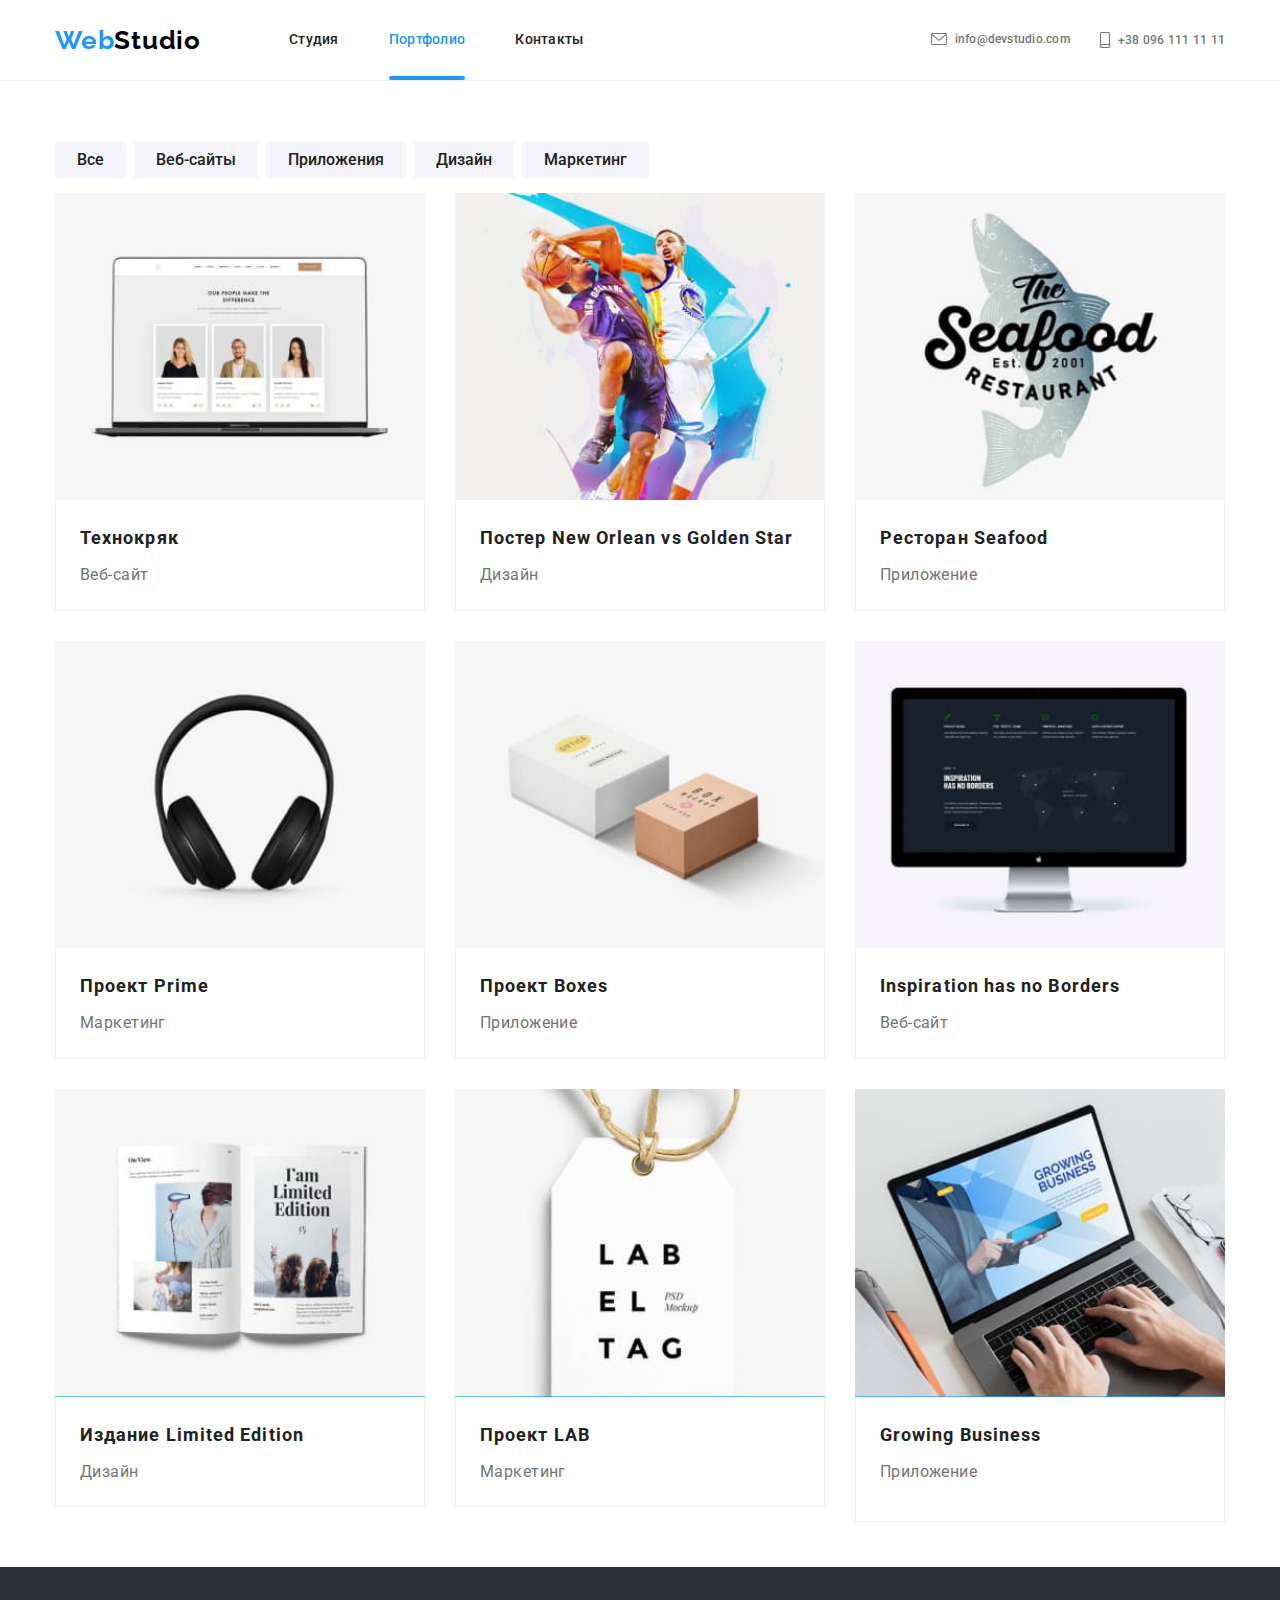
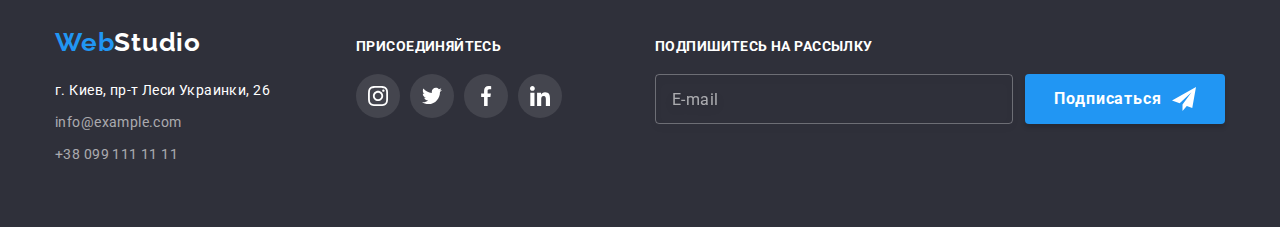
==== commit 91a5b071: "done" ====
--- a/portfolio.html
+++ b/portfolio.html
@@ -121,11 +121,38 @@
             <li class="portfolio__item">
               <a class="portfolio__link" href="">
                 <div class="portfolio__wrap">
-                  <img
-                    src="./img/portpholio/tehnokryak.jpg"
-                    alt="Технокряк веб-сайт"
-                    max-width="450"
-                  />
+                  <picture>
+                    <source
+                      srcset="
+                        ./img/portfolio/mob/tehnokrauk-mob.jpg    1x,
+                        ./img/portfolio/mob/tehnokrauk-mob@2x.jpg 2x
+                      "
+                      type="image/jpg"
+                      media="(max-width: 767px)"
+                    />
+                    <source
+                      srcset="
+                        ./img/portfolio/tab/tehnokrauk-tab.jpg    1x,
+                        ./img/portfolio/tab/tehnokrauk-tab@2x.jpg 2x
+                      "
+                      type="image/jpg"
+                      media="(min-width: 768px)"
+                    />
+                    <source
+                      srcset="
+                        ./img/portfolio/desk/tehnokrauk-desk.jpg    1x,
+                        ./img/portfolio/desk/tehnokrauk-desk@2x.jpg 2x
+                      "
+                      type="image/jpg"
+                      media="(min-width: 1200px)"
+                    />
+                    <img
+                      src="./img/portfolio/mob/tehnokrauk-mob.jpg"
+                      alt="Технокряк"
+                      width="100%"
+                    />
+                  </picture>
+
                   <p class="portfolio__back">
                     Технокряк это современная площадка распространения
                     коронавируса. Компании используют эту платформу для
@@ -141,11 +168,37 @@
             <li class="portfolio__item">
               <a class="portfolio__link" href="">
                 <div class="portfolio__wrap">
-                  <img
-                    src="./img/portpholio/poster.jpg"
-                    alt="Постер New Orlean vs Golden Star"
-                    max-width="450"
-                  />
+                  <picture>
+                    <source
+                      srcset="
+                        ./img/portfolio/mob/orleans-mob.jpg    1x,
+                        ./img/portfolio/mob/orleans-mob@2x.jpg 2x
+                      "
+                      type="image/jpg"
+                      media="(max-width: 767px)"
+                    />
+                    <source
+                      srcset="
+                        ./img/portfolio/tab/orleans-tab.jpg    1x,
+                        ./img/portfolio/tab/orleans-tab@2x.jpg 2x
+                      "
+                      type="image/jpg"
+                      media="(min-width: 768px)"
+                    />
+                    <source
+                      srcset="
+                        ./img/portfolio/desk/orleans-desk.jpg    1x,
+                        ./img/portfolio/desk/orleans-desk@2x.jpg 2x
+                      "
+                      type="image/jpg"
+                      media="(min-width: 1200px)"
+                    />
+                    <img
+                      src="./img/portfolio/mob/orleans-mob.jpg"
+                      alt="Постер New Orlean vs Golden Star"
+                      width="100%"
+                    />
+                  </picture>
                   <p class="portfolio__back">
                     Технокряк это современная площадка распространения
                     коронавируса. Компании используют эту платформу для
@@ -163,11 +216,37 @@
             <li class="portfolio__item">
               <a class="portfolio__link" href="">
                 <div class="portfolio__wrap">
-                  <img
-                    src="./img/portpholio/rest-seafood.jpg"
-                    alt="приложение Ресторан Seafood"
-                    max-width="450"
-                  />
+                  <picture>
+                    <source
+                      srcset="
+                        ./img/portfolio/mob/seafood-mob.jpg    1x,
+                        ./img/portfolio/mob/seafood-mob@2x.jpg 2x
+                      "
+                      type="image/jpg"
+                      media="(max-width: 767px)"
+                    />
+                    <source
+                      srcset="
+                        ./img/portfolio/tab/seafood-tab.jpg    1x,
+                        ./img/portfolio/tab/seafood-tab@2x.jpg 2x
+                      "
+                      type="image/jpg"
+                      media="(min-width: 768px)"
+                    />
+                    <source
+                      srcset="
+                        ./img/portfolio/desk/seafood-desk.jpg    1x,
+                        ./img/portfolio/desk/seafood-desk@2x.jpg 2x
+                      "
+                      type="image/jpg"
+                      media="(min-width: 1200px)"
+                    />
+                    <img
+                      src="./img/portfolio/mob/seafood-mob.jpg"
+                      alt="Проект seafood"
+                      width="100%"
+                    />
+                  </picture>
                   <p class="portfolio__back">
                     Технокряк это современная площадка распространения
                     коронавируса. Компании используют эту платформу для
@@ -183,11 +262,37 @@
             <li class="portfolio__item">
               <a class="portfolio__link" href="">
                 <div class="portfolio__wrap">
-                  <img
-                    src="./img/portpholio/project-prime.jpg"
-                    alt="Проект Prime"
-                    max-width="450px"
-                  />
+                  <picture>
+                    <source
+                      srcset="
+                        ./img/portfolio/mob/prime-mob.jpg    1x,
+                        ./img/portfolio/mob/prime-mob@2x.jpg 2x
+                      "
+                      type="image/jpg"
+                      media="(max-width: 767px)"
+                    />
+                    <source
+                      srcset="
+                        ./img/portfolio/tab/prime-tab.jpg    1x,
+                        ./img/portfolio/tab/prime-tab@2x.jpg 2x
+                      "
+                      type="image/jpg"
+                      media="(min-width: 768px)"
+                    />
+                    <source
+                      srcset="
+                        ./img/portfolio/desk/prime-desk.jpg    1x,
+                        ./img/portfolio/desk/prime-desk@2x.jpg 2x
+                      "
+                      type="image/jpg"
+                      media="(min-width: 1200px)"
+                    />
+                    <img
+                      src="./img/portfolio/mob/prime-mob.jpg"
+                      alt="Проект Prime"
+                      width="100%"
+                    />
+                  </picture>
                   <p class="portfolio__back">
                     Технокряк это современная площадка распространения
                     коронавируса. Компании используют эту платформу для
@@ -203,11 +308,37 @@
             <li class="portfolio__item">
               <a class="portfolio__link" href="">
                 <div class="portfolio__wrap">
-                  <img
-                    src="./img/portpholio/project-boxes.jpg"
-                    alt="приложение Проект Boxes"
-                    max-width="450"
-                  />
+                  <picture>
+                    <source
+                      srcset="
+                        ./img/portfolio/mob/boxes-mob.jpg    1x,
+                        ./img/portfolio/mob/boxes-mob@2x.jpg 2x
+                      "
+                      type="image/jpg"
+                      media="(max-width: 767px)"
+                    />
+                    <source
+                      srcset="
+                        ./img/portfolio/tab/boxes-tab.jpg    1x,
+                        ./img/portfolio/tab/boxes-tab@2x.jpg 2x
+                      "
+                      type="image/jpg"
+                      media="(min-width: 768px)"
+                    />
+                    <source
+                      srcset="
+                        ./img/portfolio/desk/boxes-desk.jpg    1x,
+                        ./img/portfolio/desk/boxes-desk@2x.jpg 2x
+                      "
+                      type="image/jpg"
+                      media="(min-width: 1200px)"
+                    />
+                    <img
+                      src="./img/portfolio/mob/boxes-mob.jpg"
+                      alt="Проект boxes"
+                      width="100%"
+                    />
+                  </picture>
                   <p class="portfolio__back">
                     Технокряк это современная площадка распространения
                     коронавируса. Компании используют эту платформу для
@@ -223,11 +354,37 @@
             <li class="portfolio__item">
               <a class="portfolio__link" href="">
                 <div class="portfolio__wrap">
-                  <img
-                    src="./img/portpholio/inspiration-no-borders.jpg"
-                    alt="сайт Inspiration has no Borders"
-                    max-width="450"
-                  />
+                  <picture>
+                    <source
+                      srcset="
+                        ./img/portfolio/mob/inspiration-mob.jpg    1x,
+                        ./img/portfolio/mob/inspiration-mob@2x.jpg 2x
+                      "
+                      type="image/jpg"
+                      media="(max-width: 767px)"
+                    />
+                    <source
+                      srcset="
+                        ./img/portfolio/tab/inspiration-tab.jpg    1x,
+                        ./img/portfolio/tab/inspiration-tab@2x.jpg 2x
+                      "
+                      type="image/jpg"
+                      media="(min-width: 768px)"
+                    />
+                    <source
+                      srcset="
+                        ./img/portfolio/desk/inspiration-desk.jpg    1x,
+                        ./img/portfolio/desk/inspiration-desk@2x.jpg 2x
+                      "
+                      type="image/jpg"
+                      media="(min-width: 1200px)"
+                    />
+                    <img
+                      src="./img/portfolio/mob/inspiration-mob.jpg"
+                      alt="Проект inspiration"
+                      width="100%"
+                    />
+                  </picture>
                   <p class="portfolio__back">
                     Технокряк это современная площадка распространения
                     коронавируса. Компании используют эту платформу для
@@ -243,11 +400,37 @@
             <li class="portfolio__item">
               <a class="portfolio__link" href="">
                 <div class="portfolio__wrap">
-                  <img
-                    src="./img/portpholio/lim-edith.jpg"
-                    alt="Издание Limited Edition"
-                    max-width="450"
-                  />
+                  <picture>
+                    <source
+                      srcset="
+                        ./img/portfolio/mob/limited-mob.jpg    1x,
+                        ./img/portfolio/mob/limited-mob@2x.jpg 2x
+                      "
+                      type="image/jpg"
+                      media="(max-width: 767px)"
+                    />
+                    <source
+                      srcset="
+                        ./img/portfolio/tab/limited-tab.jpg    1x,
+                        ./img/portfolio/tab/limited-tab@2x.jpg 2x
+                      "
+                      type="image/jpg"
+                      media="(min-width: 768px)"
+                    />
+                    <source
+                      srcset="
+                        ./img/portfolio/desk/limited-desk.jpg    1x,
+                        ./img/portfolio/desk/limited-desk@2x.jpg 2x
+                      "
+                      type="image/jpg"
+                      media="(min-width: 1200px)"
+                    />
+                    <img
+                      src="./img/portfolio/mob/limited-mob.jpg"
+                      alt="Проект limited"
+                      width="100%"
+                    />
+                  </picture>
                   <p class="portfolio__back">
                     Технокряк это современная площадка распространения
                     коронавируса. Компании используют эту платформу для
@@ -263,11 +446,37 @@
             <li class="portfolio__item">
               <a class="portfolio__link" href="">
                 <div class="portfolio__wrap">
-                  <img
-                    src="./img/portpholio/project-lab.jpg"
-                    alt="Проект LAB"
-                    max-width="450"
-                  />
+                  <picture>
+                    <source
+                      srcset="
+                        ./img/portfolio/mob/lab-mob.jpg    1x,
+                        ./img/portfolio/mob/lab-mob@2x.jpg 2x
+                      "
+                      type="image/jpg"
+                      media="(max-width: 767px)"
+                    />
+                    <source
+                      srcset="
+                        ./img/portfolio/tab/lab-tab.jpg    1x,
+                        ./img/portfolio/tab/lab-tab@2x.jpg 2x
+                      "
+                      type="image/jpg"
+                      media="(min-width: 768px)"
+                    />
+                    <source
+                      srcset="
+                        ./img/portfolio/desk/lab-desk.jpg    1x,
+                        ./img/portfolio/desk/lab-desk@2x.jpg 2x
+                      "
+                      type="image/jpg"
+                      media="(min-width: 1200px)"
+                    />
+                    <img
+                      src="./img/portfolio/mob/lab-mob.jpg"
+                      alt="Проект lab"
+                      width="100%"
+                    />
+                  </picture>
                   <p class="portfolio__back">
                     Технокряк это современная площадка распространения
                     коронавируса. Компании используют эту платформу для
@@ -283,11 +492,37 @@
             <li class="portfolio__item">
               <a class="portfolio__link" href="">
                 <div class="portfolio__wrap">
-                  <img
-                    src="./img/portpholio/grow-bis.jpg"
-                    alt="Приложение Growing Business"
-                    max-width="450"
-                  />
+                  <picture>
+                    <source
+                      srcset="
+                        ./img/portfolio/mob/growbis-mob.jpg    1x,
+                        ./img/portfolio/mob/growbis-mob@2x.jpg 2x
+                      "
+                      type="image/jpg"
+                      media="(max-width: 767px)"
+                    />
+                    <source
+                      srcset="
+                        ./img/portfolio/tab/growbis-tab.jpg    1x,
+                        ./img/portfolio/tab/growbis-tab@2x.jpg 2x
+                      "
+                      type="image/jpg"
+                      media="(min-width: 768px)"
+                    />
+                    <source
+                      srcset="
+                        ./img/portfolio/desk/growbis-desk.jpg    1x,
+                        ./img/portfolio/desk/growbis-desk@2x.jpg 2x
+                      "
+                      type="image/jpg"
+                      media="(min-width: 1200px)"
+                    />
+                    <img
+                      src="./img/portfolio/mob/growbis-mob.jpg"
+                      alt="Проект growbis"
+                      width="100%"
+                    />
+                  </picture>
                   <p class="portfolio__back">
                     Технокряк это современная площадка распространения
                     коронавируса. Компании используют эту платформу для
--- a/css/main.min.css
+++ b/css/main.min.css
@@ -1,3 +1,3 @@
 *,::before,::after{-webkit-box-sizing:border-box;box-sizing:border-box}html{line-height:1.15;-webkit-text-size-adjust:100%;-moz-tab-size:4;-o-tab-size:4;tab-size:4}body{margin:0;font-family:system-ui,-apple-system,"Segoe UI",Roboto,Helvetica,Arial,sans-serif,"Apple Color Emoji","Segoe UI Emoji"}hr{height:0;color:inherit}abbr[title]{-webkit-text-decoration:underline dotted;text-decoration:underline dotted}b,strong{font-weight:bolder}code,kbd,samp,pre{font-family:ui-monospace, SFMono-Regular, Consolas, "Liberation Mono", Menlo,- monospace;font-size:1em}small{font-size:80%}sub,sup{font-size:75%;line-height:0;position:relative;vertical-align:baseline}sub{bottom:-0.25em}sup{top:-0.5em}table{text-indent:0;border-color:inherit}button,input,optgroup,select,textarea{font-family:inherit;font-size:100%;line-height:1.15;margin:0}button,select{text-transform:none}button,[type="button"],[type="reset"],[type="submit"]{-webkit-appearance:button}::-moz-focus-inner{border-style:none;padding:0}:-moz-focusring{outline:1px dotted ButtonText}:-moz-ui-invalid{box-shadow:none}legend{padding:0}progress{vertical-align:baseline}::-webkit-inner-spin-button,::-webkit-outer-spin-button{height:auto}[type="search"]{-webkit-appearance:textfield;outline-offset:-2px}::-webkit-search-decoration{-webkit-appearance:none}::-webkit-file-upload-button{-webkit-appearance:button;font:inherit}summary{display:list-item}h1,h2,h3,h4,h5,h6,p{margin:0}a{text-decoration:none}ul{list-style:none;margin:0;padding-left:0}img{display:block}body{font-family:"Roboto", "arial", sans-serif;font-weight:400;font-size:14px;line-height:1.71;font-style:normal;letter-spacing:0.03em;background:#fff;color:#757575}.visually-hidden{position:absolute;width:1px;height:1px;margin:-1px;border:0;padding:0;white-space:nowrap;-webkit-clip-path:inset(100%);clip-path:inset(100%);clip:rect(0 0 0 0);overflow:hidden}.conteiner{padding-right:15px;padding-left:15px;margin-left:auto;margin-right:auto}@media screen and (max-width: 767px){.conteiner{max-width:480px;text-align:center;-webkit-box-pack:center;-ms-flex-pack:center;justify-content:center}}@media screen and (min-width: 768px){.conteiner{max-width:768px;margin-left:auto;margin-right:auto}}@media screen and (min-width: 1200px){.conteiner{width:1200px}}.main-header{border-bottom:1px solid #ececec}.logo{font-family:Raleway;font-style:normal;font-weight:bold;font-size:26px;line-height:1.192;letter-spacing:0.03em;color:#2196f3}.main-header__conteiner{padding-top:16px;padding-bottom:16px;width:100%;position:relative}@media screen and (min-width: 768px){.main-header__conteiner{display:-webkit-box;display:-ms-flexbox;display:flex;-webkit-box-align:center;-ms-flex-align:center;align-items:center;-webkit-box-pack:stretch;-ms-flex-pack:stretch;justify-content:stretch;padding-left:15px;padding-right:15px;padding-top:0;padding-bottom:0;width:100%;height:80px}}.logo__wrap{color:#000}.main-header__close{fill:#000}.main-header__menu{fill:#000}.main-header__button{padding:0;border:none;background-color:white;position:absolute;top:10px;right:10px;z-index:4}.main-header__button:hover .main-header__menu,.main-header__button:focus .main-header__menu,.main-header__button:hover .main-header__close,.main-header__button:focus .main-header__close{fill:#2196f3}@media screen and (min-width: 768px){.main-header__button{display:none}}.main-header__button .main-header__close{display:none}.main-header__button .main-header__menu{display:block}.main-header__button.is-open .main-header__close{display:block}.main-header__button.is-open .main-header__menu{display:none}.main-header__wrap{z-index:2;background-color:white;top:0;right:0;left:0}@media screen and (min-width: 768px){.main-header__wrap{display:-webkit-box;display:-ms-flexbox;display:flex;width:inherit;-webkit-box-align:center;-ms-flex-align:center;align-items:center;-webkit-box-pack:justify;-ms-flex-pack:justify;justify-content:space-between}}@media screen and (max-width: 767px){.main-header__wrap{width:100%;height:95vh;padding-top:48px;padding-bottom:48px;padding-left:40px;padding-right:40px}}@media screen and (max-width: 767px){.main-header__wrap{display:none;position:absolute}}@media screen and (max-width: 767px){.main-header__wrap.is-open{display:-webkit-box;display:-ms-flexbox;display:flex;-webkit-box-orient:vertical;-webkit-box-direction:normal;-ms-flex-direction:column;flex-direction:column;-webkit-box-pack:justify;-ms-flex-pack:justify;justify-content:space-between;overflow:hidden}}@media screen and (min-width: 768px){.main-header__wrap.is-open{display:-webkit-box;display:-ms-flexbox;display:flex}}@media screen and (max-width: 767px){.navigation__item:not(:last-child){margin-bottom:32px}}@media screen and (min-width: 768px){.navigation__item:not(:last-child){margin-right:50px}}.navigation__link{font-family:Roboto;font-style:normal;font-weight:500;font-size:40px;line-height:47px;text-align:left;letter-spacing:0.02em;color:#212121;padding-top:32px;padding-bottom:32px;-webkit-transition:Color 250ms cubic-bezier(0.4, 0, 0.2, 1);transition:Color 250ms cubic-bezier(0.4, 0, 0.2, 1);position:relative}.navigation__link:focus,.navigation__link:hover{color:#2196f3}.navigation__link--active{color:#2196f3}@media screen and (min-width: 768px){.navigation__link{font-size:14px;line-height:16px}}.navigation__link--active::after{content:'';position:absolute;border:2px solid #2196f3;border-radius:2px;width:100%;right:0;bottom:-1px;background-color:#2196f3}.main-header__link{font-family:Roboto;font-style:normal;font-weight:500;font-size:24px;line-height:28px;letter-spacing:0.02em;color:#757575;-webkit-transition:Color 250ms cubic-bezier(0.4, 0, 0.2, 1);transition:Color 250ms cubic-bezier(0.4, 0, 0.2, 1)}.main-header__link:hover,.main-header__link:focus{color:#2196f3}@media screen and (min-width: 768px){.main-header__link{font-size:12px;line-height:14px;display:-webkit-box;display:-ms-flexbox;display:flex;-webkit-box-align:center;-ms-flex-align:center;align-items:center}}.main-header__contact{display:-webkit-box;display:-ms-flexbox;display:flex}@media screen and (min-width: 768px) and (max-width: 1199px){.main-header__contact{-webkit-box-orient:vertical;-webkit-box-direction:normal;-ms-flex-direction:column;flex-direction:column}}@media screen and (max-width: 767px){.main-header__contact{-webkit-box-orient:vertical;-webkit-box-direction:reverse;-ms-flex-direction:column-reverse;flex-direction:column-reverse;margin-bottom:64px;font-size:12px;line-height:14px}}@media screen and (min-width: 168px) and (max-width: 1199px){.main-header__item{margin-bottom:10px}.main-header__item:last-child{margin-bottom:0}}@media screen and (max-width: 767px){.main-header__item:not(:first-child){margin-bottom:32px}}@media screen and (max-width: 767px){.main-header__item:last-child .main-header__link{font-family:Roboto;font-style:normal;font-weight:500;font-size:34px;line-height:40px;letter-spacing:0.02em;color:#2196f3}}.main-header__icon{margin-right:8px;fill:#757575;-webkit-transition:Fill 250ms cubic-bezier(0.4, 0, 0.2, 1);transition:Fill 250ms cubic-bezier(0.4, 0, 0.2, 1)}.main-header__link:hover .main-header__icon{fill:#2196f3}@media screen and (max-width: 767px){.main-header__icon{display:none}}.main-header__social{display:-webkit-box;display:-ms-flexbox;display:flex}@media screen and (min-width: 768px){.main-header__social{display:none}}.main-header__social-list{margin-right:20px;position:relative}.main-header__social-list:last-child{margin-right:0}.main-header__social-list:not(:last-child)::after{content:'';border-right:1px solid rgba(33,33,33,0.2);position:absolute;top:0;right:-10px;height:100%}.main-header__social-link{font-family:Roboto;font-style:normal;font-weight:500;font-size:18px;line-height:1.22;letter-spacing:0.02em;color:#2196f3}@media screen and (max-width: 410px){.main-header__social-link{font-size:14px;line-height:1.22;letter-spacing:0.02em}}@media screen and (min-width: 768px){.navigation__list{display:-webkit-box;display:-ms-flexbox;display:flex}}@media screen and (min-width: 768px){.navigation{margin-left:88px}}.button{width:200px;height:50px;background-color:#2196f3;padding:0;border:0px;border-radius:4px;-webkit-box-shadow:0px 4px 4px rgba(0,0,0,0.15);box-shadow:0px 4px 4px rgba(0,0,0,0.15);font-family:Roboto;font-style:normal;font-weight:bold;font-size:16px;line-height:1.87;display:-webkit-box;display:-ms-flexbox;display:flex;-webkit-box-align:center;-ms-flex-align:center;align-items:center;-webkit-box-pack:center;-ms-flex-pack:center;justify-content:center;letter-spacing:0.06em;cursor:pointer;color:#fff;-webkit-transition:background-color 250ms cubic-bezier(0.4, 0, 0.2, 1);transition:background-color 250ms cubic-bezier(0.4, 0, 0.2, 1)}.button:hover,.button:focus{background-color:#188ce8}.main-section{background-image:-webkit-gradient(linear, left top, right top, from(rgba(47,48,58,0.4)), to(rgba(47,48,58,0.4))),url(../img/background-hero.jpg);background-image:linear-gradient(to right, rgba(47,48,58,0.4), rgba(47,48,58,0.4)),url(../img/background-hero.jpg);background-size:cover;background-repeat:no-repeat;background-position:center;margin-right:auto;margin-left:auto;-webkit-box-sizing:border-box;box-sizing:border-box;padding-top:118px;padding-bottom:118px}.main-section--conteiner{display:-webkit-box;display:-ms-flexbox;display:flex;-webkit-box-align:center;-ms-flex-align:center;align-items:center;-webkit-box-pack:center;-ms-flex-pack:center;justify-content:center;-webkit-box-orient:vertical;-webkit-box-direction:normal;-ms-flex-direction:column;flex-direction:column}.main-section__heading{color:#fff;font-family:Roboto;font-style:normal;font-weight:900;font-size:26px;line-height:1.62;text-align:center;letter-spacing:0.06em;text-transform:uppercase;margin-top:0;margin-bottom:30px}@media screen and (min-width: 768px){.main-section__heading{width:360px}}.backdrop{position:fixed;top:0;left:0;bottom:0;right:0;background-color:rgba(0,0,0,0.2);opacity:1;-webkit-transition:opacity 250ms cubic-bezier(0.4, 0, 0.2, 1);transition:opacity 250ms cubic-bezier(0.4, 0, 0.2, 1);z-index:5;overflow-x:hidden;overflow-y:auto}.backdrop.is-hidden{opacity:0;pointer-events:none;-webkit-transition:opacity 250ms cubic-bezier(0.4, 0, 0.2, 1);transition:opacity 250ms cubic-bezier(0.4, 0, 0.2, 1)}.modal{position:absolute;top:50%;left:50%;-webkit-transform:translate(-50%, -50%);transform:translate(-50%, -50%);width:100%;height:100%;background-color:#fff;padding:40px;overflow-x:scroll}@media screen and (max-height: 609px){.modal{position:absolute;top:10%;left:50%;-webkit-transform:translate(-50%, 0%);transform:translate(-50%, 0%)}}@media screen and (min-width: 480px){.modal{width:450px;height:609px;overflow:hidden}}.modal__button-close{width:30px;height:30px;display:-webkit-box;display:-ms-flexbox;display:flex;-webkit-box-pack:center;-ms-flex-pack:center;justify-content:center;-webkit-box-align:center;-ms-flex-align:center;align-items:center;border-radius:50%;border:1px solid rgba(0,0,0,0.1);background-color:#fff;position:absolute;top:8px;right:8px;cursor:pointer}.modal__button-close:hover .modal__button-icon,.modal__button-close:focus .modal__button-icon{fill:#2196f3}.modal__button-icon{height:11px;width:11px;fill:#000000;-webkit-transition:fill 250ms cubic-bezier(0.4, 0, 0.2, 1);transition:fill 250ms cubic-bezier(0.4, 0, 0.2, 1)}.modal__form{display:-webkit-box;display:-ms-flexbox;display:flex;-webkit-box-orient:vertical;-webkit-box-direction:normal;-ms-flex-direction:column;flex-direction:column;-webkit-box-align:center;-ms-flex-align:center;align-items:center}.modal__heading{font-family:Roboto;font-style:normal;font-weight:bold;font-size:20px;line-height:1.5;text-align:center;letter-spacing:0.03em;color:#212121;margin-bottom:12px}.modal__wrap{width:100%;margin-bottom:10px;display:-webkit-box;display:-ms-flexbox;display:flex;-webkit-box-orient:vertical;-webkit-box-direction:normal;-ms-flex-direction:column;flex-direction:column}.modal__wrap:nth-child(4){margin-bottom:20px}.modal__label{font-family:Roboto;font-style:normal;font-weight:normal;font-size:12px;line-height:14px;letter-spacing:0.01em;color:#757575;margin-bottom:4px}.modal__text-area{position:relative}.modal__icon{position:absolute;left:15px;top:50%;-webkit-transform:translateY(-50%);transform:translateY(-50%);fill:#212121;width:18px;height:18px;-webkit-transition:fill 250ms cubic-bezier(0.4, 0, 0.2, 1);transition:fill 250ms cubic-bezier(0.4, 0, 0.2, 1)}.modal__check-icon{fill:#ffffff;border:2px solid #000000;width:16px;height:15px;border-radius:2px;border:2px solid #000000;-webkit-transition:border-color 250ms cubic-bezier(0.4, 0, 0.2, 1),background-color 250ms cubic-bezier(0.4, 0, 0.2, 1);transition:border-color 250ms cubic-bezier(0.4, 0, 0.2, 1),background-color 250ms cubic-bezier(0.4, 0, 0.2, 1)}.modal__check:checked ~ .modal__check-label .modal__check-icon{background-color:#2196f3;border-color:#2196f3;border-radius:2px;-webkit-transition:border-color 250ms cubic-bezier(0.4, 0, 0.2, 1),250ms cubic-bezier(0.4, 0, 0.2, 1);transition:border-color 250ms cubic-bezier(0.4, 0, 0.2, 1),250ms cubic-bezier(0.4, 0, 0.2, 1)}.modal__check{position:absolute;width:1px;height:1px;margin:-1px;border:0;padding:0;white-space:nowrap;-webkit-clip-path:inset(100%);clip-path:inset(100%);clip:rect(0 0 0 0);overflow:hidden}.modal__input{width:100%;height:40px;border:1px solid rgba(33,33,33,0.2);-webkit-box-sizing:border-box;box-sizing:border-box;border-radius:4px;padding-left:42px;outline:none;-webkit-transition:border-color 250ms cubic-bezier(0.4, 0, 0.2, 1);transition:border-color 250ms cubic-bezier(0.4, 0, 0.2, 1)}.modal__input:checked{border-color:#2196f3}.modal__input:focus,.modal__textarea:focus{border-color:#2196f3}.modal__input:focus+.modal__icon{fill:#2196f3}.modal__textarea{width:100%;height:120px;resize:none;outline:none;border:1px solid rgba(33,33,33,0.2);-webkit-box-sizing:border-box;box-sizing:border-box;border-radius:4px;padding-top:12px;padding-right:16px;padding-bottom:12px;padding-left:16px;-webkit-transition:border-color 250ms cubic-bezier(0.4, 0, 0.2, 1);transition:border-color 250ms cubic-bezier(0.4, 0, 0.2, 1)}.modal__textarea::-webkit-input-placeholder{font-family:Roboto;font-style:normal;font-weight:normal;font-size:12px;line-height:14px;letter-spacing:0.01em;color:rgba(117,117,117,0.5)}.modal__textarea:-ms-input-placeholder{font-family:Roboto;font-style:normal;font-weight:normal;font-size:12px;line-height:14px;letter-spacing:0.01em;color:rgba(117,117,117,0.5)}.modal__textarea::-ms-input-placeholder{font-family:Roboto;font-style:normal;font-weight:normal;font-size:12px;line-height:14px;letter-spacing:0.01em;color:rgba(117,117,117,0.5)}.modal__textarea::placeholder{font-family:Roboto;font-style:normal;font-weight:normal;font-size:12px;line-height:14px;letter-spacing:0.01em;color:rgba(117,117,117,0.5)}.modal__contract{-webkit-text-decoration-line:underline;text-decoration-line:underline;color:#2196f3}.modal__submit{margin-top:30px}.modal__agree{font-family:Roboto;font-style:normal;font-weight:normal;font-size:12px;line-height:14px;letter-spacing:0.03em}.advantages{padding-bottom:60px;padding-top:60px}@media screen and (min-width: 768px){.advantages__list{display:-webkit-box;display:-ms-flexbox;display:flex;-ms-flex-wrap:wrap;flex-wrap:wrap;margin:-15px}}@media screen and (max-width: 767px){.advantages__item{max-width:450px;text-align:center;margin-bottom:30px}.advantages__item:last-child{margin-bottom:0}}@media screen and (min-width: 768px){.advantages__item{width:calc((100% - 60px) / 2);margin:15px}}.advantages__wrap{display:-webkit-box;display:-ms-flexbox;display:flex;-webkit-box-align:center;-ms-flex-align:center;align-items:center;-webkit-box-pack:center;-ms-flex-pack:center;justify-content:center;background-color:#f5f4fa;max-width:450px;height:120px;margin-bottom:30px}.advantages__heading{font-family:Roboto;font-style:normal;font-weight:bold;font-size:14px;line-height:16px;letter-spacing:0.03em;text-transform:uppercase;color:#212121;margin-bottom:10px}.advantages__text{max-width:450px}.main-section__heading{max-width:100%}.services{margin-top:0}@media screen and (max-width: 1199px){.services{display:none}}.services__title{margin-bottom:50px}.title-h2{font-family:Roboto;font-style:normal;font-weight:bold;font-size:36px;line-height:42px;text-align:center;letter-spacing:0.03em;color:#212121}.services__list{display:-webkit-box;display:-ms-flexbox;display:flex}.services__item{position:relative;width:370px;height:294px}.services__item:not(:last-child){margin-right:30px}.services__subtitle{font-family:Roboto;font-style:normal;font-weight:bold;font-size:14px;line-height:16px;text-align:center;letter-spacing:0.03em;text-transform:uppercase;color:#fff}.services__wrapper{position:absolute;width:370px;height:70px;background-color:rgba(47,48,58,0.8);left:0;bottom:0;display:-webkit-box;display:-ms-flexbox;display:flex;-webkit-box-align:center;-ms-flex-align:center;align-items:center;-webkit-box-pack:center;-ms-flex-pack:center;justify-content:center}.team{padding-top:60px;padding-bottom:60px;background-color:#f5f4fa}.team__title{margin-bottom:50px;font-family:Roboto;font-style:normal;font-weight:bold;font-size:28px;line-height:33px;text-align:center;letter-spacing:0.03em}@media screen and (min-width: 768px){.team__list{display:-webkit-box;display:-ms-flexbox;display:flex;-ms-flex-wrap:wrap;flex-wrap:wrap;margin:-15px}}.team__item{background-color:#fff;-webkit-box-shadow:0px 1px 3px rgba(0,0,0,0.12),0px 1px 1px rgba(0,0,0,0.14),0px 2px 1px rgba(0,0,0,0.2);box-shadow:0px 1px 3px rgba(0,0,0,0.12),0px 1px 1px rgba(0,0,0,0.14),0px 2px 1px rgba(0,0,0,0.2);border-radius:0px 0px 4px 4px}@media screen and (max-width: 767px){.team__item{max-width:450px;margin-bottom:30px}.team__item:last-child{margin-bottom:0}}@media screen and (min-width: 768px){.team__item{margin:15px;width:calc((100% - 60px) / 2)}}.team__card{padding-top:30px;padding-bottom:30px;padding-left:10px;padding-right:10px;text-align:center}.team__name{font-weight:500;font-size:16px;line-height:1.19;color:#212121;margin-bottom:10px}.team__post{font-weight:normal;font-size:16px;line-height:1.19;margin-bottom:16px;color:#757575}.team--social__icon{fill:#afb1b8;-webkit-transition:fill 250ms cubic-bezier(0.4, 0, 0.2, 1);transition:fill 250ms cubic-bezier(0.4, 0, 0.2, 1)}.social__link:hover .team--social__icon,.social__link:focus .team--social__icon{fill:#fff}.social__link--team:hover,.social__link--team:focus{background-color:#2196f3}.social{display:-webkit-box;display:-ms-flexbox;display:flex;margin-right:auto;margin-left:auto;-webkit-box-pack:center;-ms-flex-pack:center;justify-content:center}.social__list{margin-right:10px;width:44px;height:44px}.social__list:last-child{margin-right:0}.social__link{width:44px;height:44px;border-radius:50%;-webkit-box-align:center;-ms-flex-align:center;align-items:center;-webkit-box-pack:center;-ms-flex-pack:center;justify-content:center;display:-webkit-inline-box;display:-ms-inline-flexbox;display:inline-flex;-webkit-transition:background-color 250ms cubic-bezier(0.4, 0, 0.2, 1);transition:background-color 250ms cubic-bezier(0.4, 0, 0.2, 1)}.social__icon{width:20px;height:20px;-webkit-transition:fill 250ms cubic-bezier(0.4, 0, 0.2, 1);transition:fill 250ms cubic-bezier(0.4, 0, 0.2, 1)}.clients{padding-top:60px;padding-bottom:60px}.clients__title{padding-bottom:50px}.clients__list{display:-webkit-box;display:-ms-flexbox;display:flex;margin:-15px;-ms-flex-wrap:wrap;flex-wrap:wrap}.clients__item{width:calc((100% - 2 * 30px) / 2);height:92px;margin:15px}@media screen and (min-width: 768px){.clients__item{width:calc((100% - 3 * 30px) / 3)}}.clients__link{display:-webkit-box;display:-ms-flexbox;display:flex;border:1px solid #afb1b8;border-radius:4px;height:100%;-webkit-box-pack:center;-ms-flex-pack:center;justify-content:center;-webkit-box-align:center;-ms-flex-align:center;align-items:center;-webkit-transition:border-color 250ms cubic-bezier(0.4, 0, 0.2, 1);transition:border-color 250ms cubic-bezier(0.4, 0, 0.2, 1)}.clients__link:hover,.clients__link:focus{border-color:#2196f3}.clients__icon{width:106px;height:60px;fill:#afb1b8;-webkit-transition:fill 250ms cubic-bezier(0.4, 0, 0.2, 1);transition:fill 250ms cubic-bezier(0.4, 0, 0.2, 1)}.clients__link:hover .clients__icon,.clients__link:focus .clients__icon{fill:#2196f3}.footer{padding-top:60px;padding-bottom:60px;background-color:#2f303a}@media screen and (max-width: 767px){.footer__cont{text-align:center}}@media screen and (min-width: 768px){.footer__cont{display:-webkit-box;display:-ms-flexbox;display:flex;-ms-flex-wrap:wrap;flex-wrap:wrap}}.logo__wrap--footer{color:#fff}.footer__contacts{margin-top:20px}.footer__address{font-family:Roboto;font-style:normal;font-weight:normal;font-size:14px;line-height:1.71;letter-spacing:0.03em;color:#fff}.footer__contact{margin-top:8px;display:block;font-family:Roboto;font-style:normal;font-weight:normal;font-size:14px;line-height:1.71;letter-spacing:0.03em;color:rgba(255,255,255,0.6);-webkit-transition:color 250ms cubic-bezier(0.4, 0, 0.2, 1);transition:color 250ms cubic-bezier(0.4, 0, 0.2, 1)}.footer__contact:hover,.footer__contact:focus{color:#2196f3}.footer__social{display:-webkit-box;display:-ms-flexbox;display:flex;-webkit-box-orient:vertical;-webkit-box-direction:normal;-ms-flex-direction:column;flex-direction:column}@media screen and (max-width: 767px){.footer__social{margin-top:60px}}@media screen and (min-width: 768px){.footer__social{margin-left:165px}}.footer__heading{font-family:Roboto;font-style:normal;font-weight:bold;font-size:14px;line-height:16px;letter-spacing:0.03em;text-transform:uppercase;text-align:center;color:#fff;margin-bottom:20px}.social__link--footer{background-color:rgba(255,255,255,0.1)}.footer--social__icon{fill:#fff}.footer__form{display:-webkit-box;display:-ms-flexbox;display:flex;-webkit-box-orient:vertical;-webkit-box-direction:normal;-ms-flex-direction:column;flex-direction:column;width:100%;-webkit-box-align:center;-ms-flex-align:center;align-items:center}.footer__input{width:100%;height:50px;padding-top:15px;padding-bottom:15px;padding-left:16px;padding-right:16px;background-color:inherit;border:1px solid rgba(255,255,255,0.3);-webkit-box-sizing:border-box;box-sizing:border-box;-webkit-filter:drop-shadow(0px 4px 4px rgba(0,0,0,0.15));filter:drop-shadow(0px 4px 4px rgba(0,0,0,0.15));border-radius:4px;font-family:Roboto;font-style:normal;font-weight:normal;font-size:16px;line-height:1.25;letter-spacing:0.03em;color:#fff}.footer__input::-webkit-input-placeholder{font-family:Roboto;font-style:normal;font-weight:normal;font-size:16px;line-height:1.25;letter-spacing:0.03em;color:rgba(255,255,255,0.6)}.footer__input:-ms-input-placeholder{font-family:Roboto;font-style:normal;font-weight:normal;font-size:16px;line-height:1.25;letter-spacing:0.03em;color:rgba(255,255,255,0.6)}.footer__input::-ms-input-placeholder{font-family:Roboto;font-style:normal;font-weight:normal;font-size:16px;line-height:1.25;letter-spacing:0.03em;color:rgba(255,255,255,0.6)}.footer__input::placeholder{font-family:Roboto;font-style:normal;font-weight:normal;font-size:16px;line-height:1.25;letter-spacing:0.03em;color:rgba(255,255,255,0.6)}@media screen and (min-width: 768px){.footer__input{width:450px}}.footer__wrap{margin-top:60px}@media screen and (min-width: 768px){.footer__wrap{margin-right:auto;margin-left:151px}}.footer__wraper{text-align:center}@media screen and (min-width: 768px){.footer__wraper{margin-left:61px;width:232px}}.footer__button{margin-top:20px;max-width:200px}.footer__icon{margin-left:10px}.filter{display:-webkit-box;display:-ms-flexbox;display:flex;-ms-flex-wrap:wrap;flex-wrap:wrap;-webkit-box-pack:left;-ms-flex-pack:left;justify-content:left;margin-bottom:14px}@media screen and (max-width: 767px){.filter{margin-bottom:50px}}.filter__list:not(:last-child){margin-right:8px}@media screen and (max-width: 767px){.filter__list:not(:last-child){margin-bottom:15px}}.filter__button{font-family:Roboto;font-style:normal;font-weight:500;font-size:16px;line-height:1.62;text-align:center;color:#212121;background-color:#f5f4fa;cursor:pointer;padding:6px 22px;border:0px;border-radius:4px;-webkit-transition:color 250ms cubic-bezier(0.4, 0, 0.2, 1),background-color 250ms cubic-bezier(0.4, 0, 0.2, 1),-webkit-box-shadow 250ms cubic-bezier(0.4, 0, 0.2, 1);transition:color 250ms cubic-bezier(0.4, 0, 0.2, 1),background-color 250ms cubic-bezier(0.4, 0, 0.2, 1),-webkit-box-shadow 250ms cubic-bezier(0.4, 0, 0.2, 1);transition:color 250ms cubic-bezier(0.4, 0, 0.2, 1),background-color 250ms cubic-bezier(0.4, 0, 0.2, 1),box-shadow 250ms cubic-bezier(0.4, 0, 0.2, 1);transition:color 250ms cubic-bezier(0.4, 0, 0.2, 1),background-color 250ms cubic-bezier(0.4, 0, 0.2, 1),box-shadow 250ms cubic-bezier(0.4, 0, 0.2, 1),-webkit-box-shadow 250ms cubic-bezier(0.4, 0, 0.2, 1)}.filter__button:hover,.filter__button:focus{color:#fff;background-color:#2196f3;-webkit-box-shadow:0px 3px 1px rgba(0,0,0,0.1),0px 1px 2px rgba(0,0,0,0.08),0px 2px 2px rgba(0,0,0,0.12);box-shadow:0px 3px 1px rgba(0,0,0,0.1),0px 1px 2px rgba(0,0,0,0.08),0px 2px 2px rgba(0,0,0,0.12)}.section-examples{padding-top:60px;padding-bottom:60px}.portfolio__list{display:-webkit-box;display:-ms-flexbox;display:flex;-ms-flex-wrap:wrap;flex-wrap:wrap}@media screen and (max-width: 767px){.portfolio__list{-webkit-box-pack:center;-ms-flex-pack:center;justify-content:center}}@media screen and (min-width: 768px){.portfolio__list{margin:-15px}}.portfolio__item{-webkit-box-sizing:border-box;box-sizing:border-box;max-width:450px;margin-bottom:30px;-webkit-box-shadow:none;box-shadow:none}@media screen and (min-width: 768px){.portfolio__item{width:calc((100% - 2 * 30px) / 2);margin:15px}}.portfolio__link{height:100%;-webkit-transition:-webkit-box-shadow 250ms cubic-bezier(0.4, 0, 0.2, 1),-webkit-transform 250ms cubic-bezier(0.4, 0, 0.2, 1);transition:-webkit-box-shadow 250ms cubic-bezier(0.4, 0, 0.2, 1),-webkit-transform 250ms cubic-bezier(0.4, 0, 0.2, 1);transition:box-shadow 250ms cubic-bezier(0.4, 0, 0.2, 1),transform 250ms cubic-bezier(0.4, 0, 0.2, 1);transition:box-shadow 250ms cubic-bezier(0.4, 0, 0.2, 1),transform 250ms cubic-bezier(0.4, 0, 0.2, 1),-webkit-box-shadow 250ms cubic-bezier(0.4, 0, 0.2, 1),-webkit-transform 250ms cubic-bezier(0.4, 0, 0.2, 1)}.portfolio__link:hover,.portfolio__link:focus{-webkit-box-shadow:0px 1px 1px rgba(0,0,0,0.12),0px 4px 4px rgba(0,0,0,0.06),1px 4px 6px rgba(0,0,0,0.16);box-shadow:0px 1px 1px rgba(0,0,0,0.12),0px 4px 4px rgba(0,0,0,0.06),1px 4px 6px rgba(0,0,0,0.16)}.portfolio__desription{display:block;padding-left:24px;padding-right:24px;padding-top:20px;padding-bottom:20px;border:1px solid #eeeeee;border-top:0px;width:100%;text-align:left;-webkit-box-flex:1;-ms-flex-positive:1;flex-grow:1}.portfolio__name{font-weight:700;font-size:18px;line-height:2;letter-spacing:0.06em;color:#212121;margin-bottom:4px}.portfolio__text{font-size:16px;line-height:1.87;color:#757575}.portfolio__back{position:absolute;font-family:Roboto;font-style:normal;font-weight:normal;font-size:18px;line-height:1.56;letter-spacing:0.03em;color:#ffffff;background-color:rgba(33,150,243,0.9);width:100%;height:100%;left:0;top:0;padding-top:63px;padding-bottom:63px;padding-left:24px;padding-right:24px;-webkit-transform:translateY(100%);transform:translateY(100%);-webkit-transition:-webkit-transform 250ms cubic-bezier(0.4, 0, 0.2, 1);transition:-webkit-transform 250ms cubic-bezier(0.4, 0, 0.2, 1);transition:transform 250ms cubic-bezier(0.4, 0, 0.2, 1);transition:transform 250ms cubic-bezier(0.4, 0, 0.2, 1), -webkit-transform 250ms cubic-bezier(0.4, 0, 0.2, 1)}.portfolio__wrap{position:relative;overflow:hidden}.portfolio__link:hover .portfolio__back,.portfolio__link:focus .portfolio__back{-webkit-transform:translateY(0);transform:translateY(0)}.portfolio__link{display:-webkit-box;display:-ms-flexbox;display:flex;-webkit-box-orient:vertical;-webkit-box-direction:normal;-ms-flex-direction:column;flex-direction:column}
+ monospace;font-size:1em}small{font-size:80%}sub,sup{font-size:75%;line-height:0;position:relative;vertical-align:baseline}sub{bottom:-0.25em}sup{top:-0.5em}table{text-indent:0;border-color:inherit}button,input,optgroup,select,textarea{font-family:inherit;font-size:100%;line-height:1.15;margin:0}button,select{text-transform:none}button,[type="button"],[type="reset"],[type="submit"]{-webkit-appearance:button}::-moz-focus-inner{border-style:none;padding:0}:-moz-focusring{outline:1px dotted ButtonText}:-moz-ui-invalid{box-shadow:none}legend{padding:0}progress{vertical-align:baseline}::-webkit-inner-spin-button,::-webkit-outer-spin-button{height:auto}[type="search"]{-webkit-appearance:textfield;outline-offset:-2px}::-webkit-search-decoration{-webkit-appearance:none}::-webkit-file-upload-button{-webkit-appearance:button;font:inherit}summary{display:list-item}h1,h2,h3,h4,h5,h6,p{margin:0}a{text-decoration:none}ul{list-style:none;margin:0;padding-left:0}img{display:block}body{font-family:"Roboto", "arial", sans-serif;font-weight:400;font-size:14px;line-height:1.71;font-style:normal;letter-spacing:0.03em;background:#fff;color:#757575}.visually-hidden{position:absolute;width:1px;height:1px;margin:-1px;border:0;padding:0;white-space:nowrap;-webkit-clip-path:inset(100%);clip-path:inset(100%);clip:rect(0 0 0 0);overflow:hidden}.conteiner{padding-right:15px;padding-left:15px;margin-left:auto;margin-right:auto}@media screen and (max-width: 767px){.conteiner{max-width:480px;text-align:center;-webkit-box-pack:center;-ms-flex-pack:center;justify-content:center}}@media screen and (min-width: 768px){.conteiner{max-width:768px;margin-left:auto;margin-right:auto}}@media screen and (min-width: 1200px){.conteiner{min-width:1200px}}.main-header{border-bottom:1px solid #ececec}.main-header__logo{text-align:left}.logo{font-family:Raleway;font-style:normal;font-weight:bold;font-size:24px;line-height:28px;letter-spacing:0.03em;color:#2196f3}@media screen and (min-width: 1200px){.logo{font-size:26px;line-height:31px}}.main-header__conteiner{padding-top:16px;padding-bottom:16px;width:100%;position:relative;text-align:left;display:-webkit-box;display:-ms-flexbox;display:flex;-webkit-box-align:center;-ms-flex-align:center;align-items:center}@media screen and (min-width: 768px){.main-header__conteiner{display:-webkit-box;display:-ms-flexbox;display:flex;-webkit-box-align:center;-ms-flex-align:center;align-items:center;padding-left:15px;padding-right:15px;padding-top:0;padding-bottom:0;width:100%;height:80px}}.logo__wrap{color:#000}.main-header__close{fill:#000;-webkit-transition:fill 250ms cubic-bezier(0.4, 0, 0.2, 1);transition:fill 250ms cubic-bezier(0.4, 0, 0.2, 1)}.main-header__menu{fill:#000;-webkit-transition:fill 250ms cubic-bezier(0.4, 0, 0.2, 1);transition:fill 250ms cubic-bezier(0.4, 0, 0.2, 1)}.main-header__button{padding:0;border:none;background-color:white;margin-left:auto;z-index:6}.main-header__button:hover .main-header__menu,.main-header__button:focus .main-header__menu,.main-header__button:hover .main-header__close,.main-header__button:focus .main-header__close{fill:#2196f3}@media screen and (min-width: 768px){.main-header__button{display:none}}.main-header__button.is-open{position:fixed;top:10px;right:10px}.main-header__button .main-header__close{display:none}.main-header__button .main-header__menu{display:block}.main-header__button.is-open .main-header__close{display:block}.main-header__button.is-open .main-header__menu{display:none}.main-header__wrap{z-index:2;background-color:white;top:0;right:0;left:0}@media screen and (min-width: 768px){.main-header__wrap{display:-webkit-box;display:-ms-flexbox;display:flex;width:inherit;-webkit-box-align:center;-ms-flex-align:center;align-items:center;-webkit-box-pack:justify;-ms-flex-pack:justify;justify-content:space-between}}@media screen and (max-width: 767px){.main-header__wrap{width:100%;height:100%;padding-top:48px;padding-bottom:48px;padding-left:40px;padding-right:40px}}@media screen and (max-width: 767px){.main-header__wrap{position:fixed;overflow-y:hidden;-webkit-transform:translateY(-100%);transform:translateY(-100%);-webkit-transition:-webkit-transform 250ms cubic-bezier(0.4, 0, 0.2, 1);transition:-webkit-transform 250ms cubic-bezier(0.4, 0, 0.2, 1);transition:transform 250ms cubic-bezier(0.4, 0, 0.2, 1);transition:transform 250ms cubic-bezier(0.4, 0, 0.2, 1), -webkit-transform 250ms cubic-bezier(0.4, 0, 0.2, 1)}}@media screen and (max-width: 767px){.main-header__wrap.is-open{display:-webkit-box;display:-ms-flexbox;display:flex;-webkit-box-orient:vertical;-webkit-box-direction:normal;-ms-flex-direction:column;flex-direction:column;-webkit-box-pack:justify;-ms-flex-pack:justify;justify-content:space-between;overflow:hidden;-webkit-transform:translateY(0);transform:translateY(0)}}@media screen and (min-width: 768px){.main-header__wrap.is-open{display:-webkit-box;display:-ms-flexbox;display:flex}}@media screen and (max-width: 767px){.navigation__item:not(:last-child){margin-bottom:32px}}@media screen and (min-width: 768px){.navigation__item:not(:last-child){margin-right:50px}}.navigation__link{font-family:Roboto;font-style:normal;font-weight:500;font-size:40px;line-height:47px;text-align:left;letter-spacing:0.02em;color:#212121;padding-top:32px;padding-bottom:32px;-webkit-transition:Color 250ms cubic-bezier(0.4, 0, 0.2, 1);transition:Color 250ms cubic-bezier(0.4, 0, 0.2, 1);position:relative}.navigation__link:focus,.navigation__link:hover{color:#2196f3}.navigation__link--active{color:#2196f3}@media screen and (min-width: 768px){.navigation__link{font-size:14px;line-height:16px}}@media screen and (min-width: 768px){.navigation__link--active::after{content:'';position:absolute;border:2px solid #2196f3;border-radius:2px;width:100%;right:0;bottom:-1px;background-color:#2196f3}}.main-header__link{font-family:Roboto;font-style:normal;font-weight:500;font-size:24px;line-height:28px;letter-spacing:0.02em;color:#757575;-webkit-transition:Color 250ms cubic-bezier(0.4, 0, 0.2, 1);transition:Color 250ms cubic-bezier(0.4, 0, 0.2, 1)}.main-header__link:hover,.main-header__link:focus{color:#2196f3}@media screen and (min-width: 768px){.main-header__link{font-size:12px;line-height:14px;display:-webkit-box;display:-ms-flexbox;display:flex;-webkit-box-align:center;-ms-flex-align:center;align-items:center}}.main-header__contact{display:-webkit-box;display:-ms-flexbox;display:flex}@media screen and (min-width: 768px) and (max-width: 1199px){.main-header__contact{-webkit-box-orient:vertical;-webkit-box-direction:normal;-ms-flex-direction:column;flex-direction:column}}@media screen and (max-width: 767px){.main-header__contact{-webkit-box-orient:vertical;-webkit-box-direction:reverse;-ms-flex-direction:column-reverse;flex-direction:column-reverse;margin-bottom:64px;font-size:12px;line-height:14px}}@media screen and (min-width: 1200px){.main-header__contact{margin-left:305px}}@media screen and (min-width: 168px) and (max-width: 1199px){.main-header__item{margin-bottom:10px}.main-header__item:last-child{margin-bottom:0}}@media screen and (max-width: 767px){.main-header__item:not(:first-child){margin-bottom:32px}}@media screen and (max-width: 767px){.main-header__item:last-child .main-header__link{font-family:Roboto;font-style:normal;font-weight:500;font-size:34px;line-height:1.17;letter-spacing:0.02em;color:#2196f3}}@media screen and (max-width: 380px){.main-header__item:last-child .main-header__link{font-size:8.2vw}}@media screen and (min-width: 1200px){.main-header__item:not(:last-child){margin-right:30px}}.main-header__icon{margin-right:8px;fill:#757575;-webkit-transition:Fill 250ms cubic-bezier(0.4, 0, 0.2, 1);transition:Fill 250ms cubic-bezier(0.4, 0, 0.2, 1)}.main-header__link:hover .main-header__icon{fill:#2196f3}@media screen and (max-width: 767px){.main-header__icon{display:none}}@media screen and (min-width: 768px) and (max-width: 1199px){.main-header__item:nth-of-type(1) .main-header__icon{width:14px;height:10px}.main-header__item:nth-of-type(2) .main-header__icon{width:10px;height:14px}}.main-header__social{display:-webkit-box;display:-ms-flexbox;display:flex}@media screen and (min-width: 768px){.main-header__social{display:none}}.main-header__social-list{margin-right:20px;position:relative}.main-header__social-list:last-child{margin-right:0}.main-header__social-list:not(:last-child)::after{content:'';border-right:1px solid rgba(33,33,33,0.2);position:absolute;top:0;right:-10px;height:100%}.main-header__social-link{font-family:Roboto;font-style:normal;font-weight:500;font-size:18px;line-height:1.22;letter-spacing:0.02em;color:#2196f3}@media screen and (max-width: 410px){.main-header__social-link{font-size:3.8vw}}@media screen and (min-width: 768px){.navigation__list{display:-webkit-box;display:-ms-flexbox;display:flex}}@media screen and (min-width: 768px){.navigation{margin-left:88px}}.button{width:200px;height:50px;background-color:#2196f3;padding:0;border:0px;border-radius:4px;-webkit-box-shadow:0px 4px 4px rgba(0,0,0,0.15);box-shadow:0px 4px 4px rgba(0,0,0,0.15);font-family:Roboto;font-style:normal;font-weight:bold;font-size:16px;line-height:1.87;display:-webkit-box;display:-ms-flexbox;display:flex;-webkit-box-align:center;-ms-flex-align:center;align-items:center;-webkit-box-pack:center;-ms-flex-pack:center;justify-content:center;letter-spacing:0.06em;cursor:pointer;color:#fff;-webkit-transition:background-color 250ms cubic-bezier(0.4, 0, 0.2, 1);transition:background-color 250ms cubic-bezier(0.4, 0, 0.2, 1)}.button:hover,.button:focus{background-color:#188ce8}.main-section{background-image:-webkit-gradient(linear, left top, right top, from(rgba(47,48,58,0.4)), to(rgba(47,48,58,0.4))),url(../img/header-mob.jpg);background-image:linear-gradient(to right, rgba(47,48,58,0.4), rgba(47,48,58,0.4)),url(../img/header-mob.jpg);background-size:cover;background-repeat:no-repeat;background-position:center;margin-right:auto;margin-left:auto;-webkit-box-sizing:border-box;box-sizing:border-box;padding-top:118px;padding-bottom:118px}@media screen and (min-device-pixel-ratio: 2), (-webkit-min-device-pixel-ratio: 2), (min-resolution: 192dpi), (min-resolution: 2dppx){.main-section{background-image:-webkit-gradient(linear, left top, right top, from(rgba(47,48,58,0.4)), to(rgba(47,48,58,0.4))),url(../img/header-mob@2x.jpg);background-image:linear-gradient(to right, rgba(47,48,58,0.4), rgba(47,48,58,0.4)),url(../img/header-mob@2x.jpg)}}@media screen and (min-width: 768px){.main-section{background-image:-webkit-gradient(linear, left top, right top, from(rgba(47,48,58,0.4)), to(rgba(47,48,58,0.4))),url(../img/header-tab.jpg);background-image:linear-gradient(to right, rgba(47,48,58,0.4), rgba(47,48,58,0.4)),url(../img/header-tab.jpg)}}@media screen and (min-width: 768px) and (min-device-pixel-ratio: 2), screen and (min-width: 768px) and (-webkit-min-device-pixel-ratio: 2), screen and (min-width: 768px) and (min-resolution: 192dpi), screen and (min-width: 768px) and (min-resolution: 2dppx){.main-section{background-image:-webkit-gradient(linear, left top, right top, from(rgba(47,48,58,0.4)), to(rgba(47,48,58,0.4))),url(../img/header-tab@2x.jpg);background-image:linear-gradient(to right, rgba(47,48,58,0.4), rgba(47,48,58,0.4)),url(../img/header-tab@2x.jpg)}}@media screen and (min-width: 1200px){.main-section{background-size:1600px auto;padding-top:200px;padding-bottom:200px;background-image:-webkit-gradient(linear, left top, right top, from(rgba(47,48,58,0.4)), to(rgba(47,48,58,0.4))),url(../img/header-desk.jpg);background-image:linear-gradient(to right, rgba(47,48,58,0.4), rgba(47,48,58,0.4)),url(../img/header-desk.jpg)}}@media screen and (min-width: 1200px) and (min-device-pixel-ratio: 2), screen and (min-width: 1200px) and (-webkit-min-device-pixel-ratio: 2), screen and (min-width: 1200px) and (min-resolution: 192dpi), screen and (min-width: 1200px) and (min-resolution: 2dppx){.main-section{background-image:-webkit-gradient(linear, left top, right top, from(rgba(47,48,58,0.4)), to(rgba(47,48,58,0.4))),url(../img/header-desk@2x.jpg);background-image:linear-gradient(to right, rgba(47,48,58,0.4), rgba(47,48,58,0.4)),url(../img/header-desk@2x.jpg)}}.main-section--conteiner{display:-webkit-box;display:-ms-flexbox;display:flex;-webkit-box-align:center;-ms-flex-align:center;align-items:center;-webkit-box-pack:center;-ms-flex-pack:center;justify-content:center;-webkit-box-orient:vertical;-webkit-box-direction:normal;-ms-flex-direction:column;flex-direction:column}.main-section__heading{color:#fff;font-family:Roboto;font-style:normal;font-weight:900;font-size:26px;line-height:1.62;text-align:center;letter-spacing:0.06em;text-transform:uppercase;margin-top:0;margin-bottom:30px}@media screen and (min-width: 768px){.main-section__heading{width:360px}}@media screen and (min-width: 1200px){.main-section__heading{width:696px;font-size:44px;line-height:1.36}}.backdrop{position:fixed;top:0;left:0;bottom:0;right:0;background-color:rgba(0,0,0,0.2);opacity:1;-webkit-transition:opacity 250ms cubic-bezier(0.4, 0, 0.2, 1);transition:opacity 250ms cubic-bezier(0.4, 0, 0.2, 1);z-index:7;overflow-x:hidden;overflow-y:auto}.backdrop.is-hidden{opacity:0;pointer-events:none;-webkit-transition:opacity 250ms cubic-bezier(0.4, 0, 0.2, 1);transition:opacity 250ms cubic-bezier(0.4, 0, 0.2, 1)}.modal{position:absolute;top:50%;left:50%;-webkit-transform:translate(-50%, -50%);transform:translate(-50%, -50%);width:100%;height:100%;background-color:#fff;padding:40px;overflow-x:scroll}@media screen and (max-height: 609px){.modal{position:absolute;top:10%;left:50%;-webkit-transform:translate(-50%, 0%);transform:translate(-50%, 0%)}}@media screen and (min-width: 480px){.modal{width:450px;height:609px;overflow:hidden}}@media screen and (min-width: 1200px){.modal{width:528px;height:581px}}.modal__button-close{width:30px;height:30px;display:-webkit-box;display:-ms-flexbox;display:flex;-webkit-box-pack:center;-ms-flex-pack:center;justify-content:center;-webkit-box-align:center;-ms-flex-align:center;align-items:center;border-radius:50%;border:1px solid rgba(0,0,0,0.1);background-color:#fff;position:absolute;top:8px;right:8px;cursor:pointer}.modal__button-close:hover .modal__button-icon,.modal__button-close:focus .modal__button-icon{fill:#2196f3}.modal__button-icon{height:11px;width:11px;fill:#000000;-webkit-transition:fill 250ms cubic-bezier(0.4, 0, 0.2, 1);transition:fill 250ms cubic-bezier(0.4, 0, 0.2, 1)}.modal__form{display:-webkit-box;display:-ms-flexbox;display:flex;-webkit-box-orient:vertical;-webkit-box-direction:normal;-ms-flex-direction:column;flex-direction:column;-webkit-box-align:center;-ms-flex-align:center;align-items:center}.modal__heading{font-family:Roboto;font-style:normal;font-weight:bold;font-size:20px;line-height:1.5;text-align:center;letter-spacing:0.03em;color:#212121;margin-bottom:12px}.modal__wrap{width:100%;margin-bottom:10px;display:-webkit-box;display:-ms-flexbox;display:flex;-webkit-box-orient:vertical;-webkit-box-direction:normal;-ms-flex-direction:column;flex-direction:column}.modal__wrap:nth-child(4){margin-bottom:20px}.modal__label{font-family:Roboto;font-style:normal;font-weight:normal;font-size:12px;line-height:14px;letter-spacing:0.01em;color:#757575;margin-bottom:4px}.modal__text-area{position:relative}.modal__icon{position:absolute;left:15px;top:50%;-webkit-transform:translateY(-50%);transform:translateY(-50%);fill:#212121;width:18px;height:18px;-webkit-transition:fill 250ms cubic-bezier(0.4, 0, 0.2, 1);transition:fill 250ms cubic-bezier(0.4, 0, 0.2, 1)}.modal__check-icon{fill:#ffffff;border:2px solid #000000;width:16px;height:15px;border-radius:2px;border:2px solid #000000;-webkit-transition:border-color 250ms cubic-bezier(0.4, 0, 0.2, 1),background-color 250ms cubic-bezier(0.4, 0, 0.2, 1);transition:border-color 250ms cubic-bezier(0.4, 0, 0.2, 1),background-color 250ms cubic-bezier(0.4, 0, 0.2, 1)}.modal__check:checked ~ .modal__check-label .modal__check-icon{background-color:#2196f3;border-color:#2196f3;border-radius:2px;-webkit-transition:border-color 250ms cubic-bezier(0.4, 0, 0.2, 1),250ms cubic-bezier(0.4, 0, 0.2, 1);transition:border-color 250ms cubic-bezier(0.4, 0, 0.2, 1),250ms cubic-bezier(0.4, 0, 0.2, 1)}.modal__check{position:absolute;width:1px;height:1px;margin:-1px;border:0;padding:0;white-space:nowrap;-webkit-clip-path:inset(100%);clip-path:inset(100%);clip:rect(0 0 0 0);overflow:hidden}.modal__input{width:100%;height:40px;border:1px solid rgba(33,33,33,0.2);-webkit-box-sizing:border-box;box-sizing:border-box;border-radius:4px;padding-left:42px;outline:none;-webkit-transition:border-color 250ms cubic-bezier(0.4, 0, 0.2, 1);transition:border-color 250ms cubic-bezier(0.4, 0, 0.2, 1)}.modal__input:checked{border-color:#2196f3}.modal__input:focus,.modal__textarea:focus{border-color:#2196f3}.modal__input:focus+.modal__icon{fill:#2196f3}.modal__textarea{width:100%;height:120px;resize:none;outline:none;border:1px solid rgba(33,33,33,0.2);-webkit-box-sizing:border-box;box-sizing:border-box;border-radius:4px;padding-top:12px;padding-right:16px;padding-bottom:12px;padding-left:16px;-webkit-transition:border-color 250ms cubic-bezier(0.4, 0, 0.2, 1);transition:border-color 250ms cubic-bezier(0.4, 0, 0.2, 1)}.modal__textarea::-webkit-input-placeholder{font-family:Roboto;font-style:normal;font-weight:normal;font-size:12px;line-height:14px;letter-spacing:0.01em;color:rgba(117,117,117,0.5)}.modal__textarea:-ms-input-placeholder{font-family:Roboto;font-style:normal;font-weight:normal;font-size:12px;line-height:14px;letter-spacing:0.01em;color:rgba(117,117,117,0.5)}.modal__textarea::-ms-input-placeholder{font-family:Roboto;font-style:normal;font-weight:normal;font-size:12px;line-height:14px;letter-spacing:0.01em;color:rgba(117,117,117,0.5)}.modal__textarea::placeholder{font-family:Roboto;font-style:normal;font-weight:normal;font-size:12px;line-height:14px;letter-spacing:0.01em;color:rgba(117,117,117,0.5)}.modal__contract{-webkit-text-decoration-line:underline;text-decoration-line:underline;color:#2196f3}.modal__submit{margin-top:30px}.modal__agree{font-family:Roboto;font-style:normal;font-weight:normal;font-size:12px;line-height:14px;letter-spacing:0.03em}.advantages{padding-bottom:60px;padding-top:60px}@media screen and (min-width: 1200px){.advantages{padding-bottom:94px;padding-top:94px}}@media screen and (min-width: 768px){.advantages__list{display:-webkit-box;display:-ms-flexbox;display:flex;-ms-flex-wrap:wrap;flex-wrap:wrap;margin:-15px}}@media screen and (max-width: 767px){.advantages__item{max-width:450px;text-align:center;margin-bottom:30px}.advantages__item:last-child{margin-bottom:0}}@media screen and (min-width: 768px){.advantages__item{width:calc((100% - 60px) / 2);margin:15px}}@media screen and (min-width: 1200px){.advantages__item{width:calc((100% - 4 * 30px) / 4);margin:15px}}.advantages__wrap{display:-webkit-box;display:-ms-flexbox;display:flex;-webkit-box-align:center;-ms-flex-align:center;align-items:center;-webkit-box-pack:center;-ms-flex-pack:center;justify-content:center;background-color:#f5f4fa;max-width:450px;height:120px;margin-bottom:30px}.advantages__heading{font-family:Roboto;font-style:normal;font-weight:bold;font-size:14px;line-height:16px;letter-spacing:0.03em;text-transform:uppercase;color:#212121;margin-bottom:10px}.advantages__text{max-width:450px}.main-section__heading{max-width:100%}.services{margin-top:0}@media screen and (min-width: 1200px){.services{padding-bottom:94px}}@media screen and (max-width: 1199px){.services{display:none}}.services__title{margin-bottom:50px}.title-h2{font-family:Roboto;font-style:normal;font-weight:bold;font-size:36px;line-height:42px;text-align:center;letter-spacing:0.03em;color:#212121}.services__list{display:-webkit-box;display:-ms-flexbox;display:flex}.services__item{position:relative;width:370px;height:294px}.services__item:not(:last-child){margin-right:30px}.services__subtitle{font-family:Roboto;font-style:normal;font-weight:bold;font-size:14px;line-height:16px;text-align:center;letter-spacing:0.03em;text-transform:uppercase;color:#fff}.services__wrapper{position:absolute;width:370px;height:70px;background-color:rgba(47,48,58,0.8);left:0;bottom:0;display:-webkit-box;display:-ms-flexbox;display:flex;-webkit-box-align:center;-ms-flex-align:center;align-items:center;-webkit-box-pack:center;-ms-flex-pack:center;justify-content:center}.team{padding-top:60px;padding-bottom:60px;background-color:#f5f4fa}.team__title{margin-bottom:50px;font-family:Roboto;font-style:normal;font-weight:bold;font-size:28px;line-height:33px;text-align:center;letter-spacing:0.03em}@media screen and (min-width: 768px){.team__list{display:-webkit-box;display:-ms-flexbox;display:flex;-ms-flex-wrap:wrap;flex-wrap:wrap;margin:-15px}}.team__item{background-color:#fff;-webkit-box-shadow:0px 1px 3px rgba(0,0,0,0.12),0px 1px 1px rgba(0,0,0,0.14),0px 2px 1px rgba(0,0,0,0.2);box-shadow:0px 1px 3px rgba(0,0,0,0.12),0px 1px 1px rgba(0,0,0,0.14),0px 2px 1px rgba(0,0,0,0.2);border-radius:0px 0px 4px 4px}@media screen and (max-width: 767px){.team__item{max-width:450px;margin-bottom:30px}.team__item:last-child{margin-bottom:0}}@media screen and (min-width: 768px){.team__item{margin:15px;width:calc((100% - 60px) / 2)}}@media screen and (min-width: 1200px){.team__item{width:calc((100% - 4 * 30px) / 4)}}.team__card{padding-top:30px;padding-bottom:30px;padding-left:10px;padding-right:10px;text-align:center}.team__name{font-weight:500;font-size:16px;line-height:1.19;color:#212121;margin-bottom:10px}.team__post{font-weight:normal;font-size:16px;line-height:1.19;margin-bottom:16px;color:#757575}.team--social__icon{fill:#afb1b8;-webkit-transition:fill 250ms cubic-bezier(0.4, 0, 0.2, 1);transition:fill 250ms cubic-bezier(0.4, 0, 0.2, 1)}.social__link:hover .team--social__icon,.social__link:focus .team--social__icon{fill:#fff}.social__link--team:hover,.social__link--team:focus{background-color:#2196f3}.social{display:-webkit-box;display:-ms-flexbox;display:flex;margin-right:auto;margin-left:auto;-webkit-box-pack:center;-ms-flex-pack:center;justify-content:center}.social__list{margin-right:10px;width:44px;height:44px}.social__list:last-child{margin-right:0}.social__link{width:44px;height:44px;border-radius:50%;-webkit-box-align:center;-ms-flex-align:center;align-items:center;-webkit-box-pack:center;-ms-flex-pack:center;justify-content:center;display:-webkit-inline-box;display:-ms-inline-flexbox;display:inline-flex;-webkit-transition:background-color 250ms cubic-bezier(0.4, 0, 0.2, 1);transition:background-color 250ms cubic-bezier(0.4, 0, 0.2, 1)}.social__icon{width:20px;height:20px;-webkit-transition:fill 250ms cubic-bezier(0.4, 0, 0.2, 1);transition:fill 250ms cubic-bezier(0.4, 0, 0.2, 1)}.clients{padding-top:60px;padding-bottom:60px}.clients__title{padding-bottom:50px}.clients__list{display:-webkit-box;display:-ms-flexbox;display:flex;margin:-15px;-ms-flex-wrap:wrap;flex-wrap:wrap}.clients__item{width:calc((100% - 2 * 30px) / 2);height:92px;margin:15px}@media screen and (min-width: 768px){.clients__item{width:calc((100% - 3 * 30px) / 3)}}@media screen and (min-width: 1200px){.clients__item{width:calc((100% - 6 * 30px) / 6)}}.clients__link{display:-webkit-box;display:-ms-flexbox;display:flex;border:1px solid #afb1b8;border-radius:4px;height:100%;-webkit-box-pack:center;-ms-flex-pack:center;justify-content:center;-webkit-box-align:center;-ms-flex-align:center;align-items:center;-webkit-transition:border-color 250ms cubic-bezier(0.4, 0, 0.2, 1);transition:border-color 250ms cubic-bezier(0.4, 0, 0.2, 1)}.clients__link:hover,.clients__link:focus{border-color:#2196f3}.clients__icon{width:106px;height:60px;fill:#afb1b8;-webkit-transition:fill 250ms cubic-bezier(0.4, 0, 0.2, 1);transition:fill 250ms cubic-bezier(0.4, 0, 0.2, 1)}.clients__link:hover .clients__icon,.clients__link:focus .clients__icon{fill:#2196f3}.footer{padding-top:60px;padding-bottom:60px;background-color:#2f303a}@media screen and (max-width: 767px){.footer__cont{text-align:center}}@media screen and (min-width: 768px){.footer__cont{display:-webkit-box;display:-ms-flexbox;display:flex;-ms-flex-wrap:wrap;flex-wrap:wrap}}@media screen and (min-width: 768px){.footer__cont{-webkit-box-align:baseline;-ms-flex-align:baseline;align-items:baseline}}.logo__wrap--footer{color:#fff}.footer__contacts{margin-top:20px}.footer__address{font-family:Roboto;font-style:normal;font-weight:normal;font-size:14px;line-height:1.71;letter-spacing:0.03em;color:#fff}.footer__contact{margin-top:8px;display:block;font-family:Roboto;font-style:normal;font-weight:normal;font-size:14px;line-height:1.71;letter-spacing:0.03em;color:rgba(255,255,255,0.6);-webkit-transition:color 250ms cubic-bezier(0.4, 0, 0.2, 1);transition:color 250ms cubic-bezier(0.4, 0, 0.2, 1)}.footer__contact:hover,.footer__contact:focus{color:#2196f3}.footer__social{display:-webkit-box;display:-ms-flexbox;display:flex;-webkit-box-orient:vertical;-webkit-box-direction:normal;-ms-flex-direction:column;flex-direction:column}@media screen and (max-width: 767px){.footer__social{margin-top:60px}}@media screen and (min-width: 768px){.footer__social{margin-left:165px}}@media screen and (min-width: 1200px){.footer__social{margin-left:70px}}.footer__heading{font-family:Roboto;font-style:normal;font-weight:bold;font-size:14px;line-height:16px;letter-spacing:0.03em;text-transform:uppercase;text-align:center;color:#fff;margin-bottom:20px}@media screen and (min-width: 1200px){.footer__heading{text-align:left}}.social__link--footer{background-color:rgba(255,255,255,0.1)}.footer--social__icon{fill:#fff}.footer__form{display:-webkit-box;display:-ms-flexbox;display:flex;-webkit-box-orient:vertical;-webkit-box-direction:normal;-ms-flex-direction:column;flex-direction:column;width:100%;-webkit-box-align:center;-ms-flex-align:center;align-items:center}@media screen and (min-width: 1200px){.footer__form{-webkit-box-orient:horizontal;-webkit-box-direction:normal;-ms-flex-direction:row;flex-direction:row}}.footer__input{width:100%;height:50px;padding-top:15px;padding-bottom:15px;padding-left:16px;padding-right:16px;background-color:inherit;border:1px solid rgba(255,255,255,0.3);-webkit-box-sizing:border-box;box-sizing:border-box;-webkit-filter:drop-shadow(0px 4px 4px rgba(0,0,0,0.15));filter:drop-shadow(0px 4px 4px rgba(0,0,0,0.15));border-radius:4px;font-family:Roboto;font-style:normal;font-weight:normal;font-size:16px;line-height:1.25;letter-spacing:0.03em;color:#fff}.footer__input::-webkit-input-placeholder{font-family:Roboto;font-style:normal;font-weight:normal;font-size:16px;line-height:1.25;letter-spacing:0.03em;color:rgba(255,255,255,0.6)}.footer__input:-ms-input-placeholder{font-family:Roboto;font-style:normal;font-weight:normal;font-size:16px;line-height:1.25;letter-spacing:0.03em;color:rgba(255,255,255,0.6)}.footer__input::-ms-input-placeholder{font-family:Roboto;font-style:normal;font-weight:normal;font-size:16px;line-height:1.25;letter-spacing:0.03em;color:rgba(255,255,255,0.6)}.footer__input::placeholder{font-family:Roboto;font-style:normal;font-weight:normal;font-size:16px;line-height:1.25;letter-spacing:0.03em;color:rgba(255,255,255,0.6)}@media screen and (min-width: 768px){.footer__input{width:450px}}@media screen and (min-width: 1200px){.footer__input{width:358px}}.footer__wrap{margin-top:60px}@media screen and (min-width: 768px){.footer__wrap{margin-right:auto;margin-left:151px}}@media screen and (min-width: 1200px){.footer__wrap{margin-left:93px;margin-top:0}}.footer__wraper{text-align:center}@media screen and (min-width: 768px){.footer__wraper{margin-left:61px;width:231px}}@media screen and (min-width: 1200px){.footer__wraper{margin-left:0;text-align:left}}.footer__button{margin-top:20px;max-width:200px}@media screen and (min-width: 1200px){.footer__button{margin-top:0;margin-left:12px}}.footer__icon{margin-left:10px}.filter{display:-webkit-box;display:-ms-flexbox;display:flex;-ms-flex-wrap:wrap;flex-wrap:wrap;-webkit-box-pack:left;-ms-flex-pack:left;justify-content:left;margin-bottom:14px}@media screen and (max-width: 767px){.filter{margin-bottom:50px}}.filter__list:not(:last-child){margin-right:8px}@media screen and (max-width: 767px){.filter__list:not(:last-child){margin-bottom:15px}}.filter__button{font-family:Roboto;font-style:normal;font-weight:500;font-size:16px;line-height:1.62;text-align:center;color:#212121;background-color:#f5f4fa;cursor:pointer;padding:6px 22px;border:0px;border-radius:4px;-webkit-transition:color 250ms cubic-bezier(0.4, 0, 0.2, 1),background-color 250ms cubic-bezier(0.4, 0, 0.2, 1),-webkit-box-shadow 250ms cubic-bezier(0.4, 0, 0.2, 1);transition:color 250ms cubic-bezier(0.4, 0, 0.2, 1),background-color 250ms cubic-bezier(0.4, 0, 0.2, 1),-webkit-box-shadow 250ms cubic-bezier(0.4, 0, 0.2, 1);transition:color 250ms cubic-bezier(0.4, 0, 0.2, 1),background-color 250ms cubic-bezier(0.4, 0, 0.2, 1),box-shadow 250ms cubic-bezier(0.4, 0, 0.2, 1);transition:color 250ms cubic-bezier(0.4, 0, 0.2, 1),background-color 250ms cubic-bezier(0.4, 0, 0.2, 1),box-shadow 250ms cubic-bezier(0.4, 0, 0.2, 1),-webkit-box-shadow 250ms cubic-bezier(0.4, 0, 0.2, 1)}.filter__button:hover,.filter__button:focus{color:#fff;background-color:#2196f3;-webkit-box-shadow:0px 3px 1px rgba(0,0,0,0.1),0px 1px 2px rgba(0,0,0,0.08),0px 2px 2px rgba(0,0,0,0.12);box-shadow:0px 3px 1px rgba(0,0,0,0.1),0px 1px 2px rgba(0,0,0,0.08),0px 2px 2px rgba(0,0,0,0.12)}.section-examples{padding-top:60px;padding-bottom:60px}.portfolio__list{display:-webkit-box;display:-ms-flexbox;display:flex;-ms-flex-wrap:wrap;flex-wrap:wrap}@media screen and (max-width: 767px){.portfolio__list{-webkit-box-pack:center;-ms-flex-pack:center;justify-content:center}}@media screen and (min-width: 768px){.portfolio__list{margin:-15px}}.portfolio__item{-webkit-box-sizing:border-box;box-sizing:border-box;max-width:100%;margin-bottom:30px;-webkit-box-shadow:none;box-shadow:none}.portfolio__item:last-child{margin-bottom:0}@media screen and (min-width: 768px){.portfolio__item{width:calc((100% - 2 * 30px) / 2);margin:15px}}@media screen and (min-width: 1200px){.portfolio__item{width:calc((100% - 3 * 30px) / 3);margin:15px}}.portfolio__link{height:100%;-webkit-transition:-webkit-box-shadow 250ms cubic-bezier(0.4, 0, 0.2, 1),-webkit-transform 250ms cubic-bezier(0.4, 0, 0.2, 1);transition:-webkit-box-shadow 250ms cubic-bezier(0.4, 0, 0.2, 1),-webkit-transform 250ms cubic-bezier(0.4, 0, 0.2, 1);transition:box-shadow 250ms cubic-bezier(0.4, 0, 0.2, 1),transform 250ms cubic-bezier(0.4, 0, 0.2, 1);transition:box-shadow 250ms cubic-bezier(0.4, 0, 0.2, 1),transform 250ms cubic-bezier(0.4, 0, 0.2, 1),-webkit-box-shadow 250ms cubic-bezier(0.4, 0, 0.2, 1),-webkit-transform 250ms cubic-bezier(0.4, 0, 0.2, 1)}.portfolio__link:hover,.portfolio__link:focus{-webkit-box-shadow:0px 1px 1px rgba(0,0,0,0.12),0px 4px 4px rgba(0,0,0,0.06),1px 4px 6px rgba(0,0,0,0.16);box-shadow:0px 1px 1px rgba(0,0,0,0.12),0px 4px 4px rgba(0,0,0,0.06),1px 4px 6px rgba(0,0,0,0.16)}.portfolio__desription{display:block;padding-left:24px;padding-right:24px;padding-top:20px;padding-bottom:20px;border:1px solid #eeeeee;border-top:0px;width:100%;text-align:left;-webkit-box-flex:1;-ms-flex-positive:1;flex-grow:1}.portfolio__name{font-weight:700;font-size:18px;line-height:2;letter-spacing:0.06em;color:#212121;margin-bottom:4px}.portfolio__text{font-size:16px;line-height:1.87;color:#757575}.portfolio__back{position:absolute;font-family:Roboto;font-style:normal;font-weight:normal;font-size:18px;line-height:1.56;letter-spacing:0.03em;color:#ffffff;background-color:rgba(33,150,243,0.9);width:100%;height:100%;left:0;top:0;padding-top:63px;padding-bottom:63px;padding-left:24px;padding-right:24px;-webkit-transform:translateY(100%);transform:translateY(100%);-webkit-transition:-webkit-transform 250ms cubic-bezier(0.4, 0, 0.2, 1);transition:-webkit-transform 250ms cubic-bezier(0.4, 0, 0.2, 1);transition:transform 250ms cubic-bezier(0.4, 0, 0.2, 1);transition:transform 250ms cubic-bezier(0.4, 0, 0.2, 1), -webkit-transform 250ms cubic-bezier(0.4, 0, 0.2, 1)}.portfolio__wrap{position:relative;overflow:hidden}.portfolio__link:hover .portfolio__back,.portfolio__link:focus .portfolio__back{-webkit-transform:translateY(0);transform:translateY(0)}.portfolio__link{display:-webkit-box;display:-ms-flexbox;display:flex;-webkit-box-orient:vertical;-webkit-box-direction:normal;-ms-flex-direction:column;flex-direction:column}
 /*# sourceMappingURL=main.min.css.map */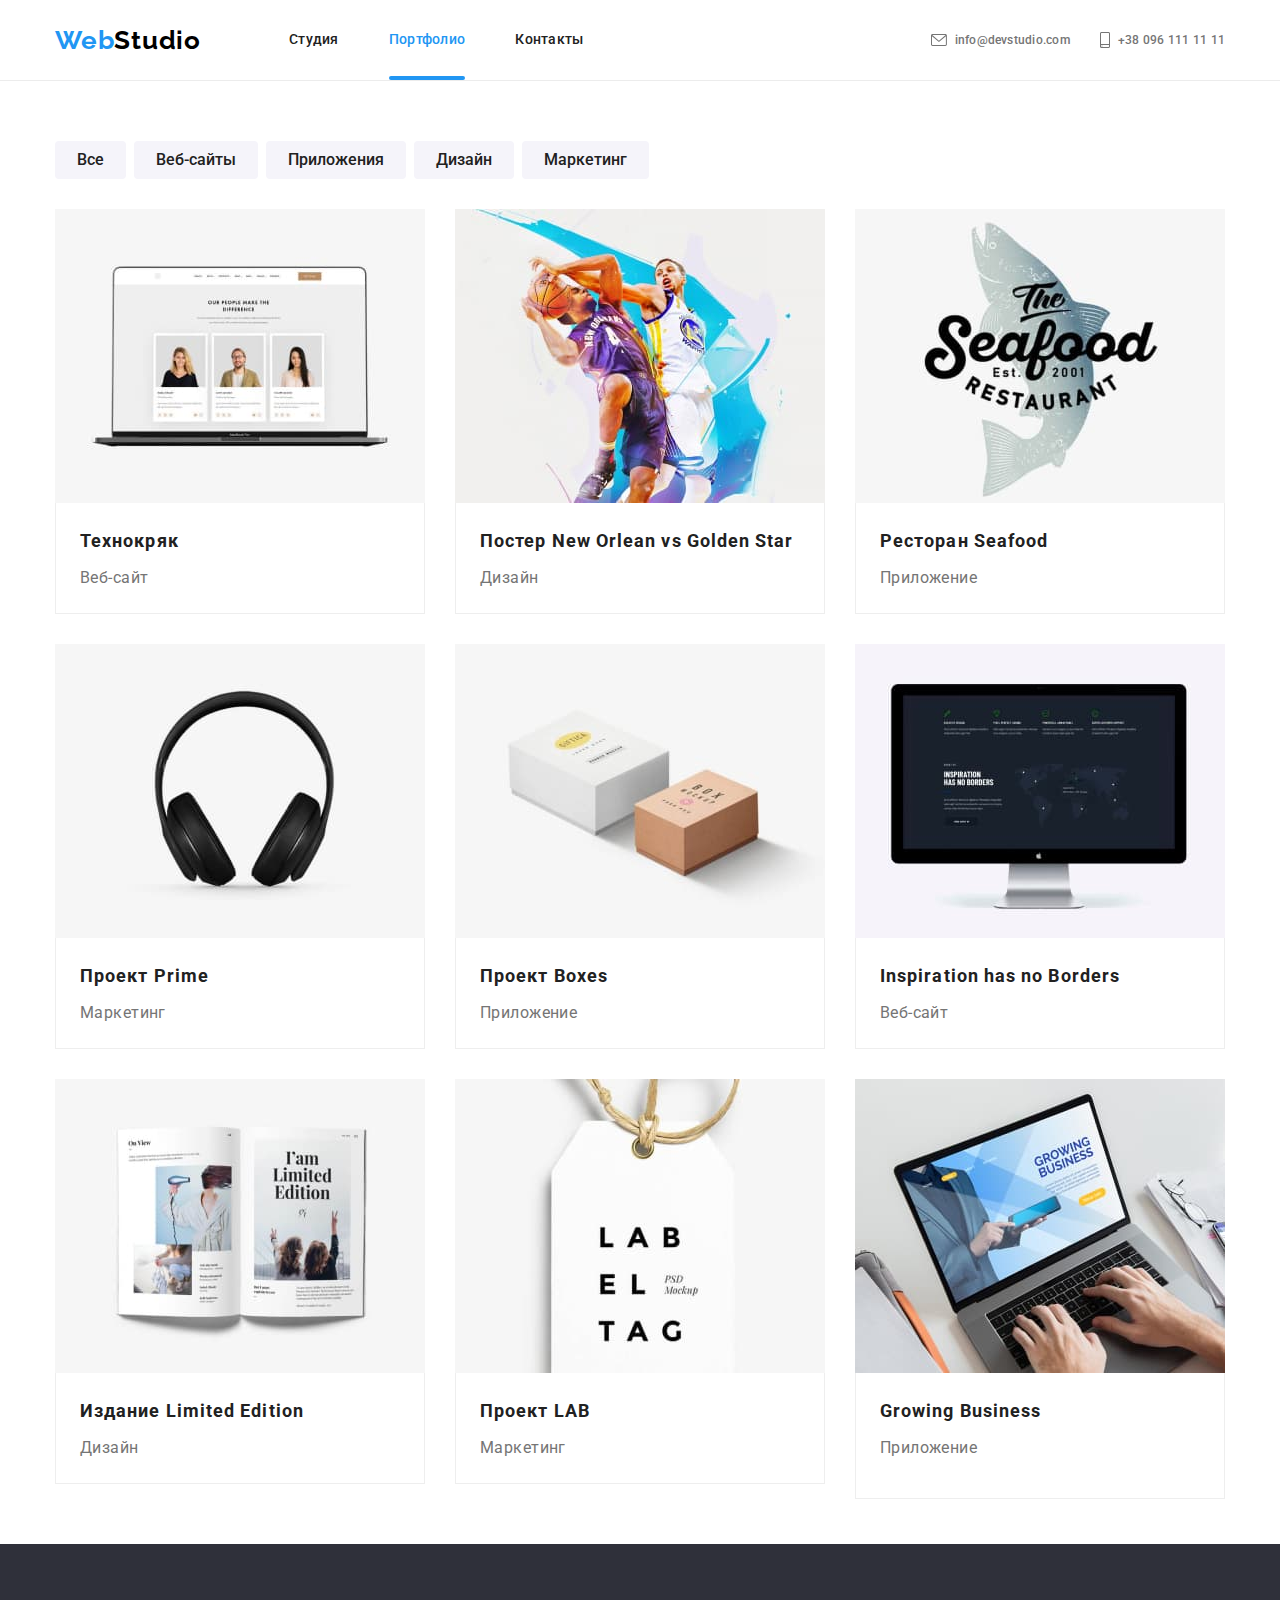
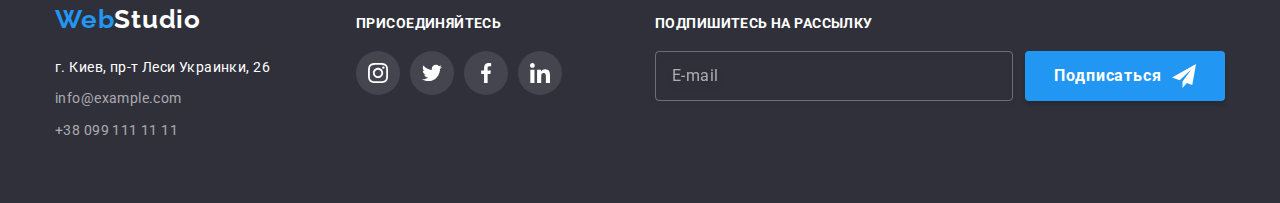
==== commit 5f5902b3: "fix desk img" ====
--- a/portfolio.html
+++ b/portfolio.html
@@ -136,7 +136,7 @@
                         ./img/portfolio/tab/tehnokrauk-tab@2x.jpg 2x
                       "
                       type="image/jpg"
-                      media="(min-width: 768px)"
+                      media="(max-width: 1199px)"
                     />
                     <source
                       srcset="
@@ -183,7 +183,7 @@
                         ./img/portfolio/tab/orleans-tab@2x.jpg 2x
                       "
                       type="image/jpg"
-                      media="(min-width: 768px)"
+                      media="(max-width: 1199px)"
                     />
                     <source
                       srcset="
@@ -231,7 +231,7 @@
                         ./img/portfolio/tab/seafood-tab@2x.jpg 2x
                       "
                       type="image/jpg"
-                      media="(min-width: 768px)"
+                      media="(max-width: 1199px)"
                     />
                     <source
                       srcset="
@@ -277,7 +277,7 @@
                         ./img/portfolio/tab/prime-tab@2x.jpg 2x
                       "
                       type="image/jpg"
-                      media="(min-width: 768px)"
+                      media="(max-width: 1199px)"
                     />
                     <source
                       srcset="
@@ -323,7 +323,7 @@
                         ./img/portfolio/tab/boxes-tab@2x.jpg 2x
                       "
                       type="image/jpg"
-                      media="(min-width: 768px)"
+                      media="(max-width: 1199px)"
                     />
                     <source
                       srcset="
@@ -369,7 +369,7 @@
                         ./img/portfolio/tab/inspiration-tab@2x.jpg 2x
                       "
                       type="image/jpg"
-                      media="(min-width: 768px)"
+                      media="(max-width: 1199px)"
                     />
                     <source
                       srcset="
@@ -415,7 +415,7 @@
                         ./img/portfolio/tab/limited-tab@2x.jpg 2x
                       "
                       type="image/jpg"
-                      media="(min-width: 768px)"
+                      media="(max-width: 1199px)"
                     />
                     <source
                       srcset="
@@ -461,7 +461,7 @@
                         ./img/portfolio/tab/lab-tab@2x.jpg 2x
                       "
                       type="image/jpg"
-                      media="(min-width: 768px)"
+                      media="(max-width: 1199px)"
                     />
                     <source
                       srcset="
@@ -507,7 +507,7 @@
                         ./img/portfolio/tab/growbis-tab@2x.jpg 2x
                       "
                       type="image/jpg"
-                      media="(min-width: 768px)"
+                      media="(max-width: 1199px)"
                     />
                     <source
                       srcset="
--- a/css/main.min.css
+++ b/css/main.min.css
@@ -1,3 +1,3 @@
 *,::before,::after{-webkit-box-sizing:border-box;box-sizing:border-box}html{line-height:1.15;-webkit-text-size-adjust:100%;-moz-tab-size:4;-o-tab-size:4;tab-size:4}body{margin:0;font-family:system-ui,-apple-system,"Segoe UI",Roboto,Helvetica,Arial,sans-serif,"Apple Color Emoji","Segoe UI Emoji"}hr{height:0;color:inherit}abbr[title]{-webkit-text-decoration:underline dotted;text-decoration:underline dotted}b,strong{font-weight:bolder}code,kbd,samp,pre{font-family:ui-monospace, SFMono-Regular, Consolas, "Liberation Mono", Menlo,- monospace;font-size:1em}small{font-size:80%}sub,sup{font-size:75%;line-height:0;position:relative;vertical-align:baseline}sub{bottom:-0.25em}sup{top:-0.5em}table{text-indent:0;border-color:inherit}button,input,optgroup,select,textarea{font-family:inherit;font-size:100%;line-height:1.15;margin:0}button,select{text-transform:none}button,[type="button"],[type="reset"],[type="submit"]{-webkit-appearance:button}::-moz-focus-inner{border-style:none;padding:0}:-moz-focusring{outline:1px dotted ButtonText}:-moz-ui-invalid{box-shadow:none}legend{padding:0}progress{vertical-align:baseline}::-webkit-inner-spin-button,::-webkit-outer-spin-button{height:auto}[type="search"]{-webkit-appearance:textfield;outline-offset:-2px}::-webkit-search-decoration{-webkit-appearance:none}::-webkit-file-upload-button{-webkit-appearance:button;font:inherit}summary{display:list-item}h1,h2,h3,h4,h5,h6,p{margin:0}a{text-decoration:none}ul{list-style:none;margin:0;padding-left:0}img{display:block}body{font-family:"Roboto", "arial", sans-serif;font-weight:400;font-size:14px;line-height:1.71;font-style:normal;letter-spacing:0.03em;background:#fff;color:#757575}.visually-hidden{position:absolute;width:1px;height:1px;margin:-1px;border:0;padding:0;white-space:nowrap;-webkit-clip-path:inset(100%);clip-path:inset(100%);clip:rect(0 0 0 0);overflow:hidden}.conteiner{padding-right:15px;padding-left:15px;margin-left:auto;margin-right:auto}@media screen and (max-width: 767px){.conteiner{max-width:480px;text-align:center;-webkit-box-pack:center;-ms-flex-pack:center;justify-content:center}}@media screen and (min-width: 768px){.conteiner{max-width:768px;margin-left:auto;margin-right:auto}}@media screen and (min-width: 1200px){.conteiner{min-width:1200px}}.main-header{border-bottom:1px solid #ececec}.main-header__logo{text-align:left}.logo{font-family:Raleway;font-style:normal;font-weight:bold;font-size:24px;line-height:28px;letter-spacing:0.03em;color:#2196f3}@media screen and (min-width: 1200px){.logo{font-size:26px;line-height:31px}}.main-header__conteiner{padding-top:16px;padding-bottom:16px;width:100%;position:relative;text-align:left;display:-webkit-box;display:-ms-flexbox;display:flex;-webkit-box-align:center;-ms-flex-align:center;align-items:center}@media screen and (min-width: 768px){.main-header__conteiner{display:-webkit-box;display:-ms-flexbox;display:flex;-webkit-box-align:center;-ms-flex-align:center;align-items:center;padding-left:15px;padding-right:15px;padding-top:0;padding-bottom:0;width:100%;height:80px}}.logo__wrap{color:#000}.main-header__close{fill:#000;-webkit-transition:fill 250ms cubic-bezier(0.4, 0, 0.2, 1);transition:fill 250ms cubic-bezier(0.4, 0, 0.2, 1)}.main-header__menu{fill:#000;-webkit-transition:fill 250ms cubic-bezier(0.4, 0, 0.2, 1);transition:fill 250ms cubic-bezier(0.4, 0, 0.2, 1)}.main-header__button{padding:0;border:none;background-color:white;margin-left:auto;z-index:6}.main-header__button:hover .main-header__menu,.main-header__button:focus .main-header__menu,.main-header__button:hover .main-header__close,.main-header__button:focus .main-header__close{fill:#2196f3}@media screen and (min-width: 768px){.main-header__button{display:none}}.main-header__button.is-open{position:fixed;top:10px;right:10px}.main-header__button .main-header__close{display:none}.main-header__button .main-header__menu{display:block}.main-header__button.is-open .main-header__close{display:block}.main-header__button.is-open .main-header__menu{display:none}.main-header__wrap{z-index:2;background-color:white;top:0;right:0;left:0}@media screen and (min-width: 768px){.main-header__wrap{display:-webkit-box;display:-ms-flexbox;display:flex;width:inherit;-webkit-box-align:center;-ms-flex-align:center;align-items:center;-webkit-box-pack:justify;-ms-flex-pack:justify;justify-content:space-between}}@media screen and (max-width: 767px){.main-header__wrap{width:100%;height:100%;padding-top:48px;padding-bottom:48px;padding-left:40px;padding-right:40px}}@media screen and (max-width: 767px){.main-header__wrap{position:fixed;overflow-y:hidden;-webkit-transform:translateY(-100%);transform:translateY(-100%);-webkit-transition:-webkit-transform 250ms cubic-bezier(0.4, 0, 0.2, 1);transition:-webkit-transform 250ms cubic-bezier(0.4, 0, 0.2, 1);transition:transform 250ms cubic-bezier(0.4, 0, 0.2, 1);transition:transform 250ms cubic-bezier(0.4, 0, 0.2, 1), -webkit-transform 250ms cubic-bezier(0.4, 0, 0.2, 1)}}@media screen and (max-width: 767px){.main-header__wrap.is-open{display:-webkit-box;display:-ms-flexbox;display:flex;-webkit-box-orient:vertical;-webkit-box-direction:normal;-ms-flex-direction:column;flex-direction:column;-webkit-box-pack:justify;-ms-flex-pack:justify;justify-content:space-between;overflow:hidden;-webkit-transform:translateY(0);transform:translateY(0)}}@media screen and (min-width: 768px){.main-header__wrap.is-open{display:-webkit-box;display:-ms-flexbox;display:flex}}@media screen and (max-width: 767px){.navigation__item:not(:last-child){margin-bottom:32px}}@media screen and (min-width: 768px){.navigation__item:not(:last-child){margin-right:50px}}.navigation__link{font-family:Roboto;font-style:normal;font-weight:500;font-size:40px;line-height:47px;text-align:left;letter-spacing:0.02em;color:#212121;padding-top:32px;padding-bottom:32px;-webkit-transition:Color 250ms cubic-bezier(0.4, 0, 0.2, 1);transition:Color 250ms cubic-bezier(0.4, 0, 0.2, 1);position:relative}.navigation__link:focus,.navigation__link:hover{color:#2196f3}.navigation__link--active{color:#2196f3}@media screen and (min-width: 768px){.navigation__link{font-size:14px;line-height:16px}}@media screen and (min-width: 768px){.navigation__link--active::after{content:'';position:absolute;border:2px solid #2196f3;border-radius:2px;width:100%;right:0;bottom:-1px;background-color:#2196f3}}.main-header__link{font-family:Roboto;font-style:normal;font-weight:500;font-size:24px;line-height:28px;letter-spacing:0.02em;color:#757575;-webkit-transition:Color 250ms cubic-bezier(0.4, 0, 0.2, 1);transition:Color 250ms cubic-bezier(0.4, 0, 0.2, 1)}.main-header__link:hover,.main-header__link:focus{color:#2196f3}@media screen and (min-width: 768px){.main-header__link{font-size:12px;line-height:14px;display:-webkit-box;display:-ms-flexbox;display:flex;-webkit-box-align:center;-ms-flex-align:center;align-items:center}}.main-header__contact{display:-webkit-box;display:-ms-flexbox;display:flex}@media screen and (min-width: 768px) and (max-width: 1199px){.main-header__contact{-webkit-box-orient:vertical;-webkit-box-direction:normal;-ms-flex-direction:column;flex-direction:column}}@media screen and (max-width: 767px){.main-header__contact{-webkit-box-orient:vertical;-webkit-box-direction:reverse;-ms-flex-direction:column-reverse;flex-direction:column-reverse;margin-bottom:64px;font-size:12px;line-height:14px}}@media screen and (min-width: 1200px){.main-header__contact{margin-left:305px}}@media screen and (min-width: 168px) and (max-width: 1199px){.main-header__item{margin-bottom:10px}.main-header__item:last-child{margin-bottom:0}}@media screen and (max-width: 767px){.main-header__item:not(:first-child){margin-bottom:32px}}@media screen and (max-width: 767px){.main-header__item:last-child .main-header__link{font-family:Roboto;font-style:normal;font-weight:500;font-size:34px;line-height:1.17;letter-spacing:0.02em;color:#2196f3}}@media screen and (max-width: 380px){.main-header__item:last-child .main-header__link{font-size:8.2vw}}@media screen and (min-width: 1200px){.main-header__item:not(:last-child){margin-right:30px}}.main-header__icon{margin-right:8px;fill:#757575;-webkit-transition:Fill 250ms cubic-bezier(0.4, 0, 0.2, 1);transition:Fill 250ms cubic-bezier(0.4, 0, 0.2, 1)}.main-header__link:hover .main-header__icon{fill:#2196f3}@media screen and (max-width: 767px){.main-header__icon{display:none}}@media screen and (min-width: 768px) and (max-width: 1199px){.main-header__item:nth-of-type(1) .main-header__icon{width:14px;height:10px}.main-header__item:nth-of-type(2) .main-header__icon{width:10px;height:14px}}.main-header__social{display:-webkit-box;display:-ms-flexbox;display:flex}@media screen and (min-width: 768px){.main-header__social{display:none}}.main-header__social-list{margin-right:20px;position:relative}.main-header__social-list:last-child{margin-right:0}.main-header__social-list:not(:last-child)::after{content:'';border-right:1px solid rgba(33,33,33,0.2);position:absolute;top:0;right:-10px;height:100%}.main-header__social-link{font-family:Roboto;font-style:normal;font-weight:500;font-size:18px;line-height:1.22;letter-spacing:0.02em;color:#2196f3}@media screen and (max-width: 410px){.main-header__social-link{font-size:3.8vw}}@media screen and (min-width: 768px){.navigation__list{display:-webkit-box;display:-ms-flexbox;display:flex}}@media screen and (min-width: 768px){.navigation{margin-left:88px}}.button{width:200px;height:50px;background-color:#2196f3;padding:0;border:0px;border-radius:4px;-webkit-box-shadow:0px 4px 4px rgba(0,0,0,0.15);box-shadow:0px 4px 4px rgba(0,0,0,0.15);font-family:Roboto;font-style:normal;font-weight:bold;font-size:16px;line-height:1.87;display:-webkit-box;display:-ms-flexbox;display:flex;-webkit-box-align:center;-ms-flex-align:center;align-items:center;-webkit-box-pack:center;-ms-flex-pack:center;justify-content:center;letter-spacing:0.06em;cursor:pointer;color:#fff;-webkit-transition:background-color 250ms cubic-bezier(0.4, 0, 0.2, 1);transition:background-color 250ms cubic-bezier(0.4, 0, 0.2, 1)}.button:hover,.button:focus{background-color:#188ce8}.main-section{background-image:-webkit-gradient(linear, left top, right top, from(rgba(47,48,58,0.4)), to(rgba(47,48,58,0.4))),url(../img/header-mob.jpg);background-image:linear-gradient(to right, rgba(47,48,58,0.4), rgba(47,48,58,0.4)),url(../img/header-mob.jpg);background-size:cover;background-repeat:no-repeat;background-position:center;margin-right:auto;margin-left:auto;-webkit-box-sizing:border-box;box-sizing:border-box;padding-top:118px;padding-bottom:118px}@media screen and (min-device-pixel-ratio: 2), (-webkit-min-device-pixel-ratio: 2), (min-resolution: 192dpi), (min-resolution: 2dppx){.main-section{background-image:-webkit-gradient(linear, left top, right top, from(rgba(47,48,58,0.4)), to(rgba(47,48,58,0.4))),url(../img/header-mob@2x.jpg);background-image:linear-gradient(to right, rgba(47,48,58,0.4), rgba(47,48,58,0.4)),url(../img/header-mob@2x.jpg)}}@media screen and (min-width: 768px){.main-section{background-image:-webkit-gradient(linear, left top, right top, from(rgba(47,48,58,0.4)), to(rgba(47,48,58,0.4))),url(../img/header-tab.jpg);background-image:linear-gradient(to right, rgba(47,48,58,0.4), rgba(47,48,58,0.4)),url(../img/header-tab.jpg)}}@media screen and (min-width: 768px) and (min-device-pixel-ratio: 2), screen and (min-width: 768px) and (-webkit-min-device-pixel-ratio: 2), screen and (min-width: 768px) and (min-resolution: 192dpi), screen and (min-width: 768px) and (min-resolution: 2dppx){.main-section{background-image:-webkit-gradient(linear, left top, right top, from(rgba(47,48,58,0.4)), to(rgba(47,48,58,0.4))),url(../img/header-tab@2x.jpg);background-image:linear-gradient(to right, rgba(47,48,58,0.4), rgba(47,48,58,0.4)),url(../img/header-tab@2x.jpg)}}@media screen and (min-width: 1200px){.main-section{background-size:1600px auto;padding-top:200px;padding-bottom:200px;background-image:-webkit-gradient(linear, left top, right top, from(rgba(47,48,58,0.4)), to(rgba(47,48,58,0.4))),url(../img/header-desk.jpg);background-image:linear-gradient(to right, rgba(47,48,58,0.4), rgba(47,48,58,0.4)),url(../img/header-desk.jpg)}}@media screen and (min-width: 1200px) and (min-device-pixel-ratio: 2), screen and (min-width: 1200px) and (-webkit-min-device-pixel-ratio: 2), screen and (min-width: 1200px) and (min-resolution: 192dpi), screen and (min-width: 1200px) and (min-resolution: 2dppx){.main-section{background-image:-webkit-gradient(linear, left top, right top, from(rgba(47,48,58,0.4)), to(rgba(47,48,58,0.4))),url(../img/header-desk@2x.jpg);background-image:linear-gradient(to right, rgba(47,48,58,0.4), rgba(47,48,58,0.4)),url(../img/header-desk@2x.jpg)}}.main-section--conteiner{display:-webkit-box;display:-ms-flexbox;display:flex;-webkit-box-align:center;-ms-flex-align:center;align-items:center;-webkit-box-pack:center;-ms-flex-pack:center;justify-content:center;-webkit-box-orient:vertical;-webkit-box-direction:normal;-ms-flex-direction:column;flex-direction:column}.main-section__heading{color:#fff;font-family:Roboto;font-style:normal;font-weight:900;font-size:26px;line-height:1.62;text-align:center;letter-spacing:0.06em;text-transform:uppercase;margin-top:0;margin-bottom:30px}@media screen and (min-width: 768px){.main-section__heading{width:360px}}@media screen and (min-width: 1200px){.main-section__heading{width:696px;font-size:44px;line-height:1.36}}.backdrop{position:fixed;top:0;left:0;bottom:0;right:0;background-color:rgba(0,0,0,0.2);opacity:1;-webkit-transition:opacity 250ms cubic-bezier(0.4, 0, 0.2, 1);transition:opacity 250ms cubic-bezier(0.4, 0, 0.2, 1);z-index:7;overflow-x:hidden;overflow-y:auto}.backdrop.is-hidden{opacity:0;pointer-events:none;-webkit-transition:opacity 250ms cubic-bezier(0.4, 0, 0.2, 1);transition:opacity 250ms cubic-bezier(0.4, 0, 0.2, 1)}.modal{position:absolute;top:50%;left:50%;-webkit-transform:translate(-50%, -50%);transform:translate(-50%, -50%);width:100%;height:100%;background-color:#fff;padding:40px;overflow-x:scroll}@media screen and (max-height: 609px){.modal{position:absolute;top:10%;left:50%;-webkit-transform:translate(-50%, 0%);transform:translate(-50%, 0%)}}@media screen and (min-width: 480px){.modal{width:450px;height:609px;overflow:hidden}}@media screen and (min-width: 1200px){.modal{width:528px;height:581px}}.modal__button-close{width:30px;height:30px;display:-webkit-box;display:-ms-flexbox;display:flex;-webkit-box-pack:center;-ms-flex-pack:center;justify-content:center;-webkit-box-align:center;-ms-flex-align:center;align-items:center;border-radius:50%;border:1px solid rgba(0,0,0,0.1);background-color:#fff;position:absolute;top:8px;right:8px;cursor:pointer}.modal__button-close:hover .modal__button-icon,.modal__button-close:focus .modal__button-icon{fill:#2196f3}.modal__button-icon{height:11px;width:11px;fill:#000000;-webkit-transition:fill 250ms cubic-bezier(0.4, 0, 0.2, 1);transition:fill 250ms cubic-bezier(0.4, 0, 0.2, 1)}.modal__form{display:-webkit-box;display:-ms-flexbox;display:flex;-webkit-box-orient:vertical;-webkit-box-direction:normal;-ms-flex-direction:column;flex-direction:column;-webkit-box-align:center;-ms-flex-align:center;align-items:center}.modal__heading{font-family:Roboto;font-style:normal;font-weight:bold;font-size:20px;line-height:1.5;text-align:center;letter-spacing:0.03em;color:#212121;margin-bottom:12px}.modal__wrap{width:100%;margin-bottom:10px;display:-webkit-box;display:-ms-flexbox;display:flex;-webkit-box-orient:vertical;-webkit-box-direction:normal;-ms-flex-direction:column;flex-direction:column}.modal__wrap:nth-child(4){margin-bottom:20px}.modal__label{font-family:Roboto;font-style:normal;font-weight:normal;font-size:12px;line-height:14px;letter-spacing:0.01em;color:#757575;margin-bottom:4px}.modal__text-area{position:relative}.modal__icon{position:absolute;left:15px;top:50%;-webkit-transform:translateY(-50%);transform:translateY(-50%);fill:#212121;width:18px;height:18px;-webkit-transition:fill 250ms cubic-bezier(0.4, 0, 0.2, 1);transition:fill 250ms cubic-bezier(0.4, 0, 0.2, 1)}.modal__check-icon{fill:#ffffff;border:2px solid #000000;width:16px;height:15px;border-radius:2px;border:2px solid #000000;-webkit-transition:border-color 250ms cubic-bezier(0.4, 0, 0.2, 1),background-color 250ms cubic-bezier(0.4, 0, 0.2, 1);transition:border-color 250ms cubic-bezier(0.4, 0, 0.2, 1),background-color 250ms cubic-bezier(0.4, 0, 0.2, 1)}.modal__check:checked ~ .modal__check-label .modal__check-icon{background-color:#2196f3;border-color:#2196f3;border-radius:2px;-webkit-transition:border-color 250ms cubic-bezier(0.4, 0, 0.2, 1),250ms cubic-bezier(0.4, 0, 0.2, 1);transition:border-color 250ms cubic-bezier(0.4, 0, 0.2, 1),250ms cubic-bezier(0.4, 0, 0.2, 1)}.modal__check{position:absolute;width:1px;height:1px;margin:-1px;border:0;padding:0;white-space:nowrap;-webkit-clip-path:inset(100%);clip-path:inset(100%);clip:rect(0 0 0 0);overflow:hidden}.modal__input{width:100%;height:40px;border:1px solid rgba(33,33,33,0.2);-webkit-box-sizing:border-box;box-sizing:border-box;border-radius:4px;padding-left:42px;outline:none;-webkit-transition:border-color 250ms cubic-bezier(0.4, 0, 0.2, 1);transition:border-color 250ms cubic-bezier(0.4, 0, 0.2, 1)}.modal__input:checked{border-color:#2196f3}.modal__input:focus,.modal__textarea:focus{border-color:#2196f3}.modal__input:focus+.modal__icon{fill:#2196f3}.modal__textarea{width:100%;height:120px;resize:none;outline:none;border:1px solid rgba(33,33,33,0.2);-webkit-box-sizing:border-box;box-sizing:border-box;border-radius:4px;padding-top:12px;padding-right:16px;padding-bottom:12px;padding-left:16px;-webkit-transition:border-color 250ms cubic-bezier(0.4, 0, 0.2, 1);transition:border-color 250ms cubic-bezier(0.4, 0, 0.2, 1)}.modal__textarea::-webkit-input-placeholder{font-family:Roboto;font-style:normal;font-weight:normal;font-size:12px;line-height:14px;letter-spacing:0.01em;color:rgba(117,117,117,0.5)}.modal__textarea:-ms-input-placeholder{font-family:Roboto;font-style:normal;font-weight:normal;font-size:12px;line-height:14px;letter-spacing:0.01em;color:rgba(117,117,117,0.5)}.modal__textarea::-ms-input-placeholder{font-family:Roboto;font-style:normal;font-weight:normal;font-size:12px;line-height:14px;letter-spacing:0.01em;color:rgba(117,117,117,0.5)}.modal__textarea::placeholder{font-family:Roboto;font-style:normal;font-weight:normal;font-size:12px;line-height:14px;letter-spacing:0.01em;color:rgba(117,117,117,0.5)}.modal__contract{-webkit-text-decoration-line:underline;text-decoration-line:underline;color:#2196f3}.modal__submit{margin-top:30px}.modal__agree{font-family:Roboto;font-style:normal;font-weight:normal;font-size:12px;line-height:14px;letter-spacing:0.03em}.advantages{padding-bottom:60px;padding-top:60px}@media screen and (min-width: 1200px){.advantages{padding-bottom:94px;padding-top:94px}}@media screen and (min-width: 768px){.advantages__list{display:-webkit-box;display:-ms-flexbox;display:flex;-ms-flex-wrap:wrap;flex-wrap:wrap;margin:-15px}}@media screen and (max-width: 767px){.advantages__item{max-width:450px;text-align:center;margin-bottom:30px}.advantages__item:last-child{margin-bottom:0}}@media screen and (min-width: 768px){.advantages__item{width:calc((100% - 60px) / 2);margin:15px}}@media screen and (min-width: 1200px){.advantages__item{width:calc((100% - 4 * 30px) / 4);margin:15px}}.advantages__wrap{display:-webkit-box;display:-ms-flexbox;display:flex;-webkit-box-align:center;-ms-flex-align:center;align-items:center;-webkit-box-pack:center;-ms-flex-pack:center;justify-content:center;background-color:#f5f4fa;max-width:450px;height:120px;margin-bottom:30px}.advantages__heading{font-family:Roboto;font-style:normal;font-weight:bold;font-size:14px;line-height:16px;letter-spacing:0.03em;text-transform:uppercase;color:#212121;margin-bottom:10px}.advantages__text{max-width:450px}.main-section__heading{max-width:100%}.services{margin-top:0}@media screen and (min-width: 1200px){.services{padding-bottom:94px}}@media screen and (max-width: 1199px){.services{display:none}}.services__title{margin-bottom:50px}.title-h2{font-family:Roboto;font-style:normal;font-weight:bold;font-size:36px;line-height:42px;text-align:center;letter-spacing:0.03em;color:#212121}.services__list{display:-webkit-box;display:-ms-flexbox;display:flex}.services__item{position:relative;width:370px;height:294px}.services__item:not(:last-child){margin-right:30px}.services__subtitle{font-family:Roboto;font-style:normal;font-weight:bold;font-size:14px;line-height:16px;text-align:center;letter-spacing:0.03em;text-transform:uppercase;color:#fff}.services__wrapper{position:absolute;width:370px;height:70px;background-color:rgba(47,48,58,0.8);left:0;bottom:0;display:-webkit-box;display:-ms-flexbox;display:flex;-webkit-box-align:center;-ms-flex-align:center;align-items:center;-webkit-box-pack:center;-ms-flex-pack:center;justify-content:center}.team{padding-top:60px;padding-bottom:60px;background-color:#f5f4fa}.team__title{margin-bottom:50px;font-family:Roboto;font-style:normal;font-weight:bold;font-size:28px;line-height:33px;text-align:center;letter-spacing:0.03em}@media screen and (min-width: 768px){.team__list{display:-webkit-box;display:-ms-flexbox;display:flex;-ms-flex-wrap:wrap;flex-wrap:wrap;margin:-15px}}.team__item{background-color:#fff;-webkit-box-shadow:0px 1px 3px rgba(0,0,0,0.12),0px 1px 1px rgba(0,0,0,0.14),0px 2px 1px rgba(0,0,0,0.2);box-shadow:0px 1px 3px rgba(0,0,0,0.12),0px 1px 1px rgba(0,0,0,0.14),0px 2px 1px rgba(0,0,0,0.2);border-radius:0px 0px 4px 4px}@media screen and (max-width: 767px){.team__item{max-width:450px;margin-bottom:30px}.team__item:last-child{margin-bottom:0}}@media screen and (min-width: 768px){.team__item{margin:15px;width:calc((100% - 60px) / 2)}}@media screen and (min-width: 1200px){.team__item{width:calc((100% - 4 * 30px) / 4)}}.team__card{padding-top:30px;padding-bottom:30px;padding-left:10px;padding-right:10px;text-align:center}.team__name{font-weight:500;font-size:16px;line-height:1.19;color:#212121;margin-bottom:10px}.team__post{font-weight:normal;font-size:16px;line-height:1.19;margin-bottom:16px;color:#757575}.team--social__icon{fill:#afb1b8;-webkit-transition:fill 250ms cubic-bezier(0.4, 0, 0.2, 1);transition:fill 250ms cubic-bezier(0.4, 0, 0.2, 1)}.social__link:hover .team--social__icon,.social__link:focus .team--social__icon{fill:#fff}.social__link--team:hover,.social__link--team:focus{background-color:#2196f3}.social{display:-webkit-box;display:-ms-flexbox;display:flex;margin-right:auto;margin-left:auto;-webkit-box-pack:center;-ms-flex-pack:center;justify-content:center}.social__list{margin-right:10px;width:44px;height:44px}.social__list:last-child{margin-right:0}.social__link{width:44px;height:44px;border-radius:50%;-webkit-box-align:center;-ms-flex-align:center;align-items:center;-webkit-box-pack:center;-ms-flex-pack:center;justify-content:center;display:-webkit-inline-box;display:-ms-inline-flexbox;display:inline-flex;-webkit-transition:background-color 250ms cubic-bezier(0.4, 0, 0.2, 1);transition:background-color 250ms cubic-bezier(0.4, 0, 0.2, 1)}.social__icon{width:20px;height:20px;-webkit-transition:fill 250ms cubic-bezier(0.4, 0, 0.2, 1);transition:fill 250ms cubic-bezier(0.4, 0, 0.2, 1)}.clients{padding-top:60px;padding-bottom:60px}.clients__title{padding-bottom:50px}.clients__list{display:-webkit-box;display:-ms-flexbox;display:flex;margin:-15px;-ms-flex-wrap:wrap;flex-wrap:wrap}.clients__item{width:calc((100% - 2 * 30px) / 2);height:92px;margin:15px}@media screen and (min-width: 768px){.clients__item{width:calc((100% - 3 * 30px) / 3)}}@media screen and (min-width: 1200px){.clients__item{width:calc((100% - 6 * 30px) / 6)}}.clients__link{display:-webkit-box;display:-ms-flexbox;display:flex;border:1px solid #afb1b8;border-radius:4px;height:100%;-webkit-box-pack:center;-ms-flex-pack:center;justify-content:center;-webkit-box-align:center;-ms-flex-align:center;align-items:center;-webkit-transition:border-color 250ms cubic-bezier(0.4, 0, 0.2, 1);transition:border-color 250ms cubic-bezier(0.4, 0, 0.2, 1)}.clients__link:hover,.clients__link:focus{border-color:#2196f3}.clients__icon{width:106px;height:60px;fill:#afb1b8;-webkit-transition:fill 250ms cubic-bezier(0.4, 0, 0.2, 1);transition:fill 250ms cubic-bezier(0.4, 0, 0.2, 1)}.clients__link:hover .clients__icon,.clients__link:focus .clients__icon{fill:#2196f3}.footer{padding-top:60px;padding-bottom:60px;background-color:#2f303a}@media screen and (max-width: 767px){.footer__cont{text-align:center}}@media screen and (min-width: 768px){.footer__cont{display:-webkit-box;display:-ms-flexbox;display:flex;-ms-flex-wrap:wrap;flex-wrap:wrap}}@media screen and (min-width: 768px){.footer__cont{-webkit-box-align:baseline;-ms-flex-align:baseline;align-items:baseline}}.logo__wrap--footer{color:#fff}.footer__contacts{margin-top:20px}.footer__address{font-family:Roboto;font-style:normal;font-weight:normal;font-size:14px;line-height:1.71;letter-spacing:0.03em;color:#fff}.footer__contact{margin-top:8px;display:block;font-family:Roboto;font-style:normal;font-weight:normal;font-size:14px;line-height:1.71;letter-spacing:0.03em;color:rgba(255,255,255,0.6);-webkit-transition:color 250ms cubic-bezier(0.4, 0, 0.2, 1);transition:color 250ms cubic-bezier(0.4, 0, 0.2, 1)}.footer__contact:hover,.footer__contact:focus{color:#2196f3}.footer__social{display:-webkit-box;display:-ms-flexbox;display:flex;-webkit-box-orient:vertical;-webkit-box-direction:normal;-ms-flex-direction:column;flex-direction:column}@media screen and (max-width: 767px){.footer__social{margin-top:60px}}@media screen and (min-width: 768px){.footer__social{margin-left:165px}}@media screen and (min-width: 1200px){.footer__social{margin-left:70px}}.footer__heading{font-family:Roboto;font-style:normal;font-weight:bold;font-size:14px;line-height:16px;letter-spacing:0.03em;text-transform:uppercase;text-align:center;color:#fff;margin-bottom:20px}@media screen and (min-width: 1200px){.footer__heading{text-align:left}}.social__link--footer{background-color:rgba(255,255,255,0.1)}.footer--social__icon{fill:#fff}.footer__form{display:-webkit-box;display:-ms-flexbox;display:flex;-webkit-box-orient:vertical;-webkit-box-direction:normal;-ms-flex-direction:column;flex-direction:column;width:100%;-webkit-box-align:center;-ms-flex-align:center;align-items:center}@media screen and (min-width: 1200px){.footer__form{-webkit-box-orient:horizontal;-webkit-box-direction:normal;-ms-flex-direction:row;flex-direction:row}}.footer__input{width:100%;height:50px;padding-top:15px;padding-bottom:15px;padding-left:16px;padding-right:16px;background-color:inherit;border:1px solid rgba(255,255,255,0.3);-webkit-box-sizing:border-box;box-sizing:border-box;-webkit-filter:drop-shadow(0px 4px 4px rgba(0,0,0,0.15));filter:drop-shadow(0px 4px 4px rgba(0,0,0,0.15));border-radius:4px;font-family:Roboto;font-style:normal;font-weight:normal;font-size:16px;line-height:1.25;letter-spacing:0.03em;color:#fff}.footer__input::-webkit-input-placeholder{font-family:Roboto;font-style:normal;font-weight:normal;font-size:16px;line-height:1.25;letter-spacing:0.03em;color:rgba(255,255,255,0.6)}.footer__input:-ms-input-placeholder{font-family:Roboto;font-style:normal;font-weight:normal;font-size:16px;line-height:1.25;letter-spacing:0.03em;color:rgba(255,255,255,0.6)}.footer__input::-ms-input-placeholder{font-family:Roboto;font-style:normal;font-weight:normal;font-size:16px;line-height:1.25;letter-spacing:0.03em;color:rgba(255,255,255,0.6)}.footer__input::placeholder{font-family:Roboto;font-style:normal;font-weight:normal;font-size:16px;line-height:1.25;letter-spacing:0.03em;color:rgba(255,255,255,0.6)}@media screen and (min-width: 768px){.footer__input{width:450px}}@media screen and (min-width: 1200px){.footer__input{width:358px}}.footer__wrap{margin-top:60px}@media screen and (min-width: 768px){.footer__wrap{margin-right:auto;margin-left:151px}}@media screen and (min-width: 1200px){.footer__wrap{margin-left:93px;margin-top:0}}.footer__wraper{text-align:center}@media screen and (min-width: 768px){.footer__wraper{margin-left:61px;width:231px}}@media screen and (min-width: 1200px){.footer__wraper{margin-left:0;text-align:left}}.footer__button{margin-top:20px;max-width:200px}@media screen and (min-width: 1200px){.footer__button{margin-top:0;margin-left:12px}}.footer__icon{margin-left:10px}.filter{display:-webkit-box;display:-ms-flexbox;display:flex;-ms-flex-wrap:wrap;flex-wrap:wrap;-webkit-box-pack:left;-ms-flex-pack:left;justify-content:left;margin-bottom:14px}@media screen and (max-width: 767px){.filter{margin-bottom:50px}}.filter__list:not(:last-child){margin-right:8px}@media screen and (max-width: 767px){.filter__list:not(:last-child){margin-bottom:15px}}.filter__button{font-family:Roboto;font-style:normal;font-weight:500;font-size:16px;line-height:1.62;text-align:center;color:#212121;background-color:#f5f4fa;cursor:pointer;padding:6px 22px;border:0px;border-radius:4px;-webkit-transition:color 250ms cubic-bezier(0.4, 0, 0.2, 1),background-color 250ms cubic-bezier(0.4, 0, 0.2, 1),-webkit-box-shadow 250ms cubic-bezier(0.4, 0, 0.2, 1);transition:color 250ms cubic-bezier(0.4, 0, 0.2, 1),background-color 250ms cubic-bezier(0.4, 0, 0.2, 1),-webkit-box-shadow 250ms cubic-bezier(0.4, 0, 0.2, 1);transition:color 250ms cubic-bezier(0.4, 0, 0.2, 1),background-color 250ms cubic-bezier(0.4, 0, 0.2, 1),box-shadow 250ms cubic-bezier(0.4, 0, 0.2, 1);transition:color 250ms cubic-bezier(0.4, 0, 0.2, 1),background-color 250ms cubic-bezier(0.4, 0, 0.2, 1),box-shadow 250ms cubic-bezier(0.4, 0, 0.2, 1),-webkit-box-shadow 250ms cubic-bezier(0.4, 0, 0.2, 1)}.filter__button:hover,.filter__button:focus{color:#fff;background-color:#2196f3;-webkit-box-shadow:0px 3px 1px rgba(0,0,0,0.1),0px 1px 2px rgba(0,0,0,0.08),0px 2px 2px rgba(0,0,0,0.12);box-shadow:0px 3px 1px rgba(0,0,0,0.1),0px 1px 2px rgba(0,0,0,0.08),0px 2px 2px rgba(0,0,0,0.12)}.section-examples{padding-top:60px;padding-bottom:60px}.portfolio__list{display:-webkit-box;display:-ms-flexbox;display:flex;-ms-flex-wrap:wrap;flex-wrap:wrap}@media screen and (max-width: 767px){.portfolio__list{-webkit-box-pack:center;-ms-flex-pack:center;justify-content:center}}@media screen and (min-width: 768px){.portfolio__list{margin:-15px}}.portfolio__item{-webkit-box-sizing:border-box;box-sizing:border-box;max-width:100%;margin-bottom:30px;-webkit-box-shadow:none;box-shadow:none}.portfolio__item:last-child{margin-bottom:0}@media screen and (min-width: 768px){.portfolio__item{width:calc((100% - 2 * 30px) / 2);margin:15px}}@media screen and (min-width: 1200px){.portfolio__item{width:calc((100% - 3 * 30px) / 3);margin:15px}}.portfolio__link{height:100%;-webkit-transition:-webkit-box-shadow 250ms cubic-bezier(0.4, 0, 0.2, 1),-webkit-transform 250ms cubic-bezier(0.4, 0, 0.2, 1);transition:-webkit-box-shadow 250ms cubic-bezier(0.4, 0, 0.2, 1),-webkit-transform 250ms cubic-bezier(0.4, 0, 0.2, 1);transition:box-shadow 250ms cubic-bezier(0.4, 0, 0.2, 1),transform 250ms cubic-bezier(0.4, 0, 0.2, 1);transition:box-shadow 250ms cubic-bezier(0.4, 0, 0.2, 1),transform 250ms cubic-bezier(0.4, 0, 0.2, 1),-webkit-box-shadow 250ms cubic-bezier(0.4, 0, 0.2, 1),-webkit-transform 250ms cubic-bezier(0.4, 0, 0.2, 1)}.portfolio__link:hover,.portfolio__link:focus{-webkit-box-shadow:0px 1px 1px rgba(0,0,0,0.12),0px 4px 4px rgba(0,0,0,0.06),1px 4px 6px rgba(0,0,0,0.16);box-shadow:0px 1px 1px rgba(0,0,0,0.12),0px 4px 4px rgba(0,0,0,0.06),1px 4px 6px rgba(0,0,0,0.16)}.portfolio__desription{display:block;padding-left:24px;padding-right:24px;padding-top:20px;padding-bottom:20px;border:1px solid #eeeeee;border-top:0px;width:100%;text-align:left;-webkit-box-flex:1;-ms-flex-positive:1;flex-grow:1}.portfolio__name{font-weight:700;font-size:18px;line-height:2;letter-spacing:0.06em;color:#212121;margin-bottom:4px}.portfolio__text{font-size:16px;line-height:1.87;color:#757575}.portfolio__back{position:absolute;font-family:Roboto;font-style:normal;font-weight:normal;font-size:18px;line-height:1.56;letter-spacing:0.03em;color:#ffffff;background-color:rgba(33,150,243,0.9);width:100%;height:100%;left:0;top:0;padding-top:63px;padding-bottom:63px;padding-left:24px;padding-right:24px;-webkit-transform:translateY(100%);transform:translateY(100%);-webkit-transition:-webkit-transform 250ms cubic-bezier(0.4, 0, 0.2, 1);transition:-webkit-transform 250ms cubic-bezier(0.4, 0, 0.2, 1);transition:transform 250ms cubic-bezier(0.4, 0, 0.2, 1);transition:transform 250ms cubic-bezier(0.4, 0, 0.2, 1), -webkit-transform 250ms cubic-bezier(0.4, 0, 0.2, 1)}.portfolio__wrap{position:relative;overflow:hidden}.portfolio__link:hover .portfolio__back,.portfolio__link:focus .portfolio__back{-webkit-transform:translateY(0);transform:translateY(0)}.portfolio__link{display:-webkit-box;display:-ms-flexbox;display:flex;-webkit-box-orient:vertical;-webkit-box-direction:normal;-ms-flex-direction:column;flex-direction:column}
+ monospace;font-size:1em}small{font-size:80%}sub,sup{font-size:75%;line-height:0;position:relative;vertical-align:baseline}sub{bottom:-0.25em}sup{top:-0.5em}table{text-indent:0;border-color:inherit}button,input,optgroup,select,textarea{font-family:inherit;font-size:100%;line-height:1.15;margin:0}button,select{text-transform:none}button,[type="button"],[type="reset"],[type="submit"]{-webkit-appearance:button}::-moz-focus-inner{border-style:none;padding:0}:-moz-focusring{outline:1px dotted ButtonText}:-moz-ui-invalid{box-shadow:none}legend{padding:0}progress{vertical-align:baseline}::-webkit-inner-spin-button,::-webkit-outer-spin-button{height:auto}[type="search"]{-webkit-appearance:textfield;outline-offset:-2px}::-webkit-search-decoration{-webkit-appearance:none}::-webkit-file-upload-button{-webkit-appearance:button;font:inherit}summary{display:list-item}h1,h2,h3,h4,h5,h6,p{margin:0}a{text-decoration:none}ul{list-style:none;margin:0;padding-left:0}img{display:block}body{font-family:"Roboto", "arial", sans-serif;font-weight:400;font-size:14px;line-height:1.71;font-style:normal;letter-spacing:0.03em;background:#fff;color:#757575}.visually-hidden{position:absolute;width:1px;height:1px;margin:-1px;border:0;padding:0;white-space:nowrap;-webkit-clip-path:inset(100%);clip-path:inset(100%);clip:rect(0 0 0 0);overflow:hidden}.conteiner{padding-right:15px;padding-left:15px;margin-left:auto;margin-right:auto}@media screen and (max-width: 767px){.conteiner{max-width:480px;text-align:center;-webkit-box-pack:center;-ms-flex-pack:center;justify-content:center}}@media screen and (min-width: 768px){.conteiner{max-width:768px;margin-left:auto;margin-right:auto}}@media screen and (min-width: 1200px){.conteiner{min-width:1200px}}.main-header{border-bottom:1px solid #ececec}.main-header__logo{text-align:left}.logo{font-family:Raleway;font-style:normal;font-weight:bold;font-size:24px;line-height:28px;letter-spacing:0.03em;color:#2196f3}@media screen and (min-width: 1200px){.logo{font-size:26px;line-height:31px}}.main-header__conteiner{padding-top:16px;padding-bottom:16px;width:100%;position:relative;text-align:left;display:-webkit-box;display:-ms-flexbox;display:flex;-webkit-box-align:center;-ms-flex-align:center;align-items:center}@media screen and (min-width: 768px){.main-header__conteiner{display:-webkit-box;display:-ms-flexbox;display:flex;-webkit-box-align:center;-ms-flex-align:center;align-items:center;padding-left:15px;padding-right:15px;padding-top:0;padding-bottom:0;width:100%;height:80px}}.logo__wrap{color:#000}.main-header__close{fill:#000;-webkit-transition:fill 250ms cubic-bezier(0.4, 0, 0.2, 1);transition:fill 250ms cubic-bezier(0.4, 0, 0.2, 1)}.main-header__menu{fill:#000;-webkit-transition:fill 250ms cubic-bezier(0.4, 0, 0.2, 1);transition:fill 250ms cubic-bezier(0.4, 0, 0.2, 1)}.main-header__button{padding:0;border:none;background-color:white;margin-left:auto;z-index:6}.main-header__button:hover .main-header__menu,.main-header__button:focus .main-header__menu,.main-header__button:hover .main-header__close,.main-header__button:focus .main-header__close{fill:#2196f3}@media screen and (min-width: 768px){.main-header__button{display:none}}.main-header__button.is-open{position:fixed;top:10px;right:10px}.main-header__button .main-header__close{display:none}.main-header__button .main-header__menu{display:block}.main-header__button.is-open .main-header__close{display:block}.main-header__button.is-open .main-header__menu{display:none}.main-header__wrap{z-index:2;background-color:white;top:0;right:0;left:0}@media screen and (min-width: 768px){.main-header__wrap{display:-webkit-box;display:-ms-flexbox;display:flex;width:inherit;-webkit-box-align:center;-ms-flex-align:center;align-items:center;-webkit-box-pack:justify;-ms-flex-pack:justify;justify-content:space-between}}@media screen and (max-width: 767px){.main-header__wrap{width:100%;height:100%;padding-top:48px;padding-bottom:48px;padding-left:40px;padding-right:40px}}@media screen and (max-width: 767px){.main-header__wrap{position:fixed;overflow-y:hidden;-webkit-transform:translateY(-100%);transform:translateY(-100%);-webkit-transition:-webkit-transform 250ms cubic-bezier(0.4, 0, 0.2, 1);transition:-webkit-transform 250ms cubic-bezier(0.4, 0, 0.2, 1);transition:transform 250ms cubic-bezier(0.4, 0, 0.2, 1);transition:transform 250ms cubic-bezier(0.4, 0, 0.2, 1), -webkit-transform 250ms cubic-bezier(0.4, 0, 0.2, 1)}}@media screen and (max-width: 767px){.main-header__wrap.is-open{display:-webkit-box;display:-ms-flexbox;display:flex;-webkit-box-orient:vertical;-webkit-box-direction:normal;-ms-flex-direction:column;flex-direction:column;-webkit-box-pack:justify;-ms-flex-pack:justify;justify-content:space-between;overflow:hidden;-webkit-transform:translateY(0);transform:translateY(0)}}@media screen and (min-width: 768px){.main-header__wrap.is-open{display:-webkit-box;display:-ms-flexbox;display:flex}}@media screen and (max-width: 767px){.navigation__item:not(:last-child){margin-bottom:32px}}@media screen and (min-width: 768px){.navigation__item:not(:last-child){margin-right:50px}}.navigation__link{font-family:Roboto;font-style:normal;font-weight:500;font-size:40px;line-height:47px;text-align:left;letter-spacing:0.02em;color:#212121;padding-top:32px;padding-bottom:32px;-webkit-transition:Color 250ms cubic-bezier(0.4, 0, 0.2, 1);transition:Color 250ms cubic-bezier(0.4, 0, 0.2, 1);position:relative}.navigation__link:focus,.navigation__link:hover{color:#2196f3}.navigation__link--active{color:#2196f3}@media screen and (min-width: 768px){.navigation__link{font-size:14px;line-height:16px}}@media screen and (min-width: 768px){.navigation__link--active::after{content:'';position:absolute;border:2px solid #2196f3;border-radius:2px;width:100%;right:0;bottom:-1px;background-color:#2196f3}}.main-header__link{font-family:Roboto;font-style:normal;font-weight:500;font-size:24px;line-height:28px;letter-spacing:0.02em;color:#757575;-webkit-transition:Color 250ms cubic-bezier(0.4, 0, 0.2, 1);transition:Color 250ms cubic-bezier(0.4, 0, 0.2, 1)}.main-header__link:hover,.main-header__link:focus{color:#2196f3}@media screen and (min-width: 768px){.main-header__link{font-size:12px;line-height:14px;display:-webkit-box;display:-ms-flexbox;display:flex;-webkit-box-align:center;-ms-flex-align:center;align-items:center}}.main-header__contact{display:-webkit-box;display:-ms-flexbox;display:flex}@media screen and (min-width: 768px) and (max-width: 1199px){.main-header__contact{-webkit-box-orient:vertical;-webkit-box-direction:normal;-ms-flex-direction:column;flex-direction:column}}@media screen and (max-width: 767px){.main-header__contact{-webkit-box-orient:vertical;-webkit-box-direction:reverse;-ms-flex-direction:column-reverse;flex-direction:column-reverse;margin-bottom:64px;font-size:12px;line-height:14px}}@media screen and (min-width: 1200px){.main-header__contact{margin-left:305px;-webkit-box-align:center;-ms-flex-align:center;align-items:center}}@media screen and (min-width: 168px) and (max-width: 1199px){.main-header__item{margin-bottom:10px}.main-header__item:last-child{margin-bottom:0}}@media screen and (max-width: 767px){.main-header__item:not(:first-child){margin-bottom:32px}}@media screen and (max-width: 767px){.main-header__item:last-child .main-header__link{font-family:Roboto;font-style:normal;font-weight:500;font-size:34px;line-height:1.17;letter-spacing:0.02em;color:#2196f3}}@media screen and (max-width: 380px){.main-header__item:last-child .main-header__link{font-size:8.2vw}}@media screen and (min-width: 1200px){.main-header__item:not(:last-child){margin-right:30px}}.main-header__icon{margin-right:8px;fill:#757575;-webkit-transition:Fill 250ms cubic-bezier(0.4, 0, 0.2, 1);transition:Fill 250ms cubic-bezier(0.4, 0, 0.2, 1)}.main-header__link:hover .main-header__icon{fill:#2196f3}@media screen and (max-width: 767px){.main-header__icon{display:none}}@media screen and (min-width: 768px) and (max-width: 1199px){.main-header__item:nth-of-type(1) .main-header__icon{width:14px;height:10px}.main-header__item:nth-of-type(2) .main-header__icon{width:10px;height:14px}}.main-header__social{display:-webkit-box;display:-ms-flexbox;display:flex}@media screen and (min-width: 768px){.main-header__social{display:none}}.main-header__social-list{margin-right:20px;position:relative}.main-header__social-list:last-child{margin-right:0}.main-header__social-list:not(:last-child)::after{content:'';border-right:1px solid rgba(33,33,33,0.2);position:absolute;top:0;right:-10px;height:100%}.main-header__social-link{font-family:Roboto;font-style:normal;font-weight:500;font-size:18px;line-height:1.22;letter-spacing:0.02em;color:#2196f3}@media screen and (max-width: 410px){.main-header__social-link{font-size:3.8vw}}@media screen and (min-width: 768px){.navigation__list{display:-webkit-box;display:-ms-flexbox;display:flex}}@media screen and (min-width: 768px){.navigation{margin-left:88px}}.button{width:200px;height:50px;background-color:#2196f3;padding:0;border:0px;border-radius:4px;-webkit-box-shadow:0px 4px 4px rgba(0,0,0,0.15);box-shadow:0px 4px 4px rgba(0,0,0,0.15);font-family:Roboto;font-style:normal;font-weight:bold;font-size:16px;line-height:1.87;display:-webkit-box;display:-ms-flexbox;display:flex;-webkit-box-align:center;-ms-flex-align:center;align-items:center;-webkit-box-pack:center;-ms-flex-pack:center;justify-content:center;letter-spacing:0.06em;cursor:pointer;color:#fff;-webkit-transition:background-color 250ms cubic-bezier(0.4, 0, 0.2, 1);transition:background-color 250ms cubic-bezier(0.4, 0, 0.2, 1)}.button:hover,.button:focus{background-color:#188ce8}.main-section{background-image:-webkit-gradient(linear, left top, right top, from(rgba(47,48,58,0.4)), to(rgba(47,48,58,0.4))),url(../img/header-mob.jpg);background-image:linear-gradient(to right, rgba(47,48,58,0.4), rgba(47,48,58,0.4)),url(../img/header-mob.jpg);background-size:cover;background-repeat:no-repeat;background-position:center;margin-right:auto;margin-left:auto;-webkit-box-sizing:border-box;box-sizing:border-box;padding-top:118px;padding-bottom:118px}@media screen and (min-device-pixel-ratio: 2), (-webkit-min-device-pixel-ratio: 2), (min-resolution: 192dpi), (min-resolution: 2dppx){.main-section{background-image:-webkit-gradient(linear, left top, right top, from(rgba(47,48,58,0.4)), to(rgba(47,48,58,0.4))),url(../img/header-mob@2x.jpg);background-image:linear-gradient(to right, rgba(47,48,58,0.4), rgba(47,48,58,0.4)),url(../img/header-mob@2x.jpg)}}@media screen and (min-width: 768px){.main-section{background-image:-webkit-gradient(linear, left top, right top, from(rgba(47,48,58,0.4)), to(rgba(47,48,58,0.4))),url(../img/header-tab.jpg);background-image:linear-gradient(to right, rgba(47,48,58,0.4), rgba(47,48,58,0.4)),url(../img/header-tab.jpg)}}@media screen and (min-width: 768px) and (min-device-pixel-ratio: 2), screen and (min-width: 768px) and (-webkit-min-device-pixel-ratio: 2), screen and (min-width: 768px) and (min-resolution: 192dpi), screen and (min-width: 768px) and (min-resolution: 2dppx){.main-section{background-image:-webkit-gradient(linear, left top, right top, from(rgba(47,48,58,0.4)), to(rgba(47,48,58,0.4))),url(../img/header-tab@2x.jpg);background-image:linear-gradient(to right, rgba(47,48,58,0.4), rgba(47,48,58,0.4)),url(../img/header-tab@2x.jpg)}}@media screen and (min-width: 1200px){.main-section{background-size:1600px auto;padding-top:200px;padding-bottom:200px;background-image:-webkit-gradient(linear, left top, right top, from(rgba(47,48,58,0.4)), to(rgba(47,48,58,0.4))),url(../img/header-desk.jpg);background-image:linear-gradient(to right, rgba(47,48,58,0.4), rgba(47,48,58,0.4)),url(../img/header-desk.jpg)}}@media screen and (min-width: 1200px) and (min-device-pixel-ratio: 2), screen and (min-width: 1200px) and (-webkit-min-device-pixel-ratio: 2), screen and (min-width: 1200px) and (min-resolution: 192dpi), screen and (min-width: 1200px) and (min-resolution: 2dppx){.main-section{background-image:-webkit-gradient(linear, left top, right top, from(rgba(47,48,58,0.4)), to(rgba(47,48,58,0.4))),url(../img/header-desk@2x.jpg);background-image:linear-gradient(to right, rgba(47,48,58,0.4), rgba(47,48,58,0.4)),url(../img/header-desk@2x.jpg)}}.main-section--conteiner{display:-webkit-box;display:-ms-flexbox;display:flex;-webkit-box-align:center;-ms-flex-align:center;align-items:center;-webkit-box-pack:center;-ms-flex-pack:center;justify-content:center;-webkit-box-orient:vertical;-webkit-box-direction:normal;-ms-flex-direction:column;flex-direction:column}.main-section__heading{color:#fff;font-family:Roboto;font-style:normal;font-weight:900;font-size:26px;line-height:1.62;text-align:center;letter-spacing:0.06em;text-transform:uppercase;margin-top:0;margin-bottom:30px}@media screen and (min-width: 768px){.main-section__heading{width:360px}}@media screen and (min-width: 1200px){.main-section__heading{width:696px;font-size:44px;line-height:1.36}}.backdrop{position:fixed;top:0;left:0;bottom:0;right:0;background-color:rgba(0,0,0,0.2);opacity:1;-webkit-transition:opacity 250ms cubic-bezier(0.4, 0, 0.2, 1);transition:opacity 250ms cubic-bezier(0.4, 0, 0.2, 1);z-index:7;overflow-x:hidden;overflow-y:auto}.backdrop.is-hidden{opacity:0;pointer-events:none;-webkit-transition:opacity 250ms cubic-bezier(0.4, 0, 0.2, 1);transition:opacity 250ms cubic-bezier(0.4, 0, 0.2, 1)}.modal{position:absolute;top:50%;left:50%;-webkit-transform:translate(-50%, -50%);transform:translate(-50%, -50%);width:100%;height:100%;background-color:#fff;padding:40px;overflow-x:scroll}@media screen and (max-height: 609px){.modal{position:absolute;top:10%;left:50%;-webkit-transform:translate(-50%, 0%);transform:translate(-50%, 0%)}}@media screen and (min-width: 480px){.modal{width:450px;height:609px;overflow:hidden}}@media screen and (min-width: 1200px){.modal{width:528px;height:581px}}.modal__button-close{width:30px;height:30px;display:-webkit-box;display:-ms-flexbox;display:flex;-webkit-box-pack:center;-ms-flex-pack:center;justify-content:center;-webkit-box-align:center;-ms-flex-align:center;align-items:center;border-radius:50%;border:1px solid rgba(0,0,0,0.1);background-color:#fff;position:absolute;top:8px;right:8px;cursor:pointer}.modal__button-close:hover .modal__button-icon,.modal__button-close:focus .modal__button-icon{fill:#2196f3}.modal__button-icon{height:11px;width:11px;fill:#000000;-webkit-transition:fill 250ms cubic-bezier(0.4, 0, 0.2, 1);transition:fill 250ms cubic-bezier(0.4, 0, 0.2, 1)}.modal__form{display:-webkit-box;display:-ms-flexbox;display:flex;-webkit-box-orient:vertical;-webkit-box-direction:normal;-ms-flex-direction:column;flex-direction:column;-webkit-box-align:center;-ms-flex-align:center;align-items:center}.modal__heading{font-family:Roboto;font-style:normal;font-weight:bold;font-size:20px;line-height:1.5;text-align:center;letter-spacing:0.03em;color:#212121;margin-bottom:12px}.modal__wrap{width:100%;margin-bottom:10px;display:-webkit-box;display:-ms-flexbox;display:flex;-webkit-box-orient:vertical;-webkit-box-direction:normal;-ms-flex-direction:column;flex-direction:column}.modal__wrap:nth-child(4){margin-bottom:20px}.modal__label{font-family:Roboto;font-style:normal;font-weight:normal;font-size:12px;line-height:14px;letter-spacing:0.01em;color:#757575;margin-bottom:4px}.modal__text-area{position:relative}.modal__icon{position:absolute;left:15px;top:50%;-webkit-transform:translateY(-50%);transform:translateY(-50%);fill:#212121;width:18px;height:18px;-webkit-transition:fill 250ms cubic-bezier(0.4, 0, 0.2, 1);transition:fill 250ms cubic-bezier(0.4, 0, 0.2, 1)}.modal__check-icon{fill:#ffffff;border:2px solid #000000;width:16px;height:15px;border-radius:2px;border:2px solid #000000;-webkit-transition:border-color 250ms cubic-bezier(0.4, 0, 0.2, 1),background-color 250ms cubic-bezier(0.4, 0, 0.2, 1);transition:border-color 250ms cubic-bezier(0.4, 0, 0.2, 1),background-color 250ms cubic-bezier(0.4, 0, 0.2, 1)}.modal__check:checked ~ .modal__check-label .modal__check-icon{background-color:#2196f3;border-color:#2196f3;border-radius:2px;-webkit-transition:border-color 250ms cubic-bezier(0.4, 0, 0.2, 1),250ms cubic-bezier(0.4, 0, 0.2, 1);transition:border-color 250ms cubic-bezier(0.4, 0, 0.2, 1),250ms cubic-bezier(0.4, 0, 0.2, 1)}.modal__check{position:absolute;width:1px;height:1px;margin:-1px;border:0;padding:0;white-space:nowrap;-webkit-clip-path:inset(100%);clip-path:inset(100%);clip:rect(0 0 0 0);overflow:hidden}.modal__input{width:100%;height:40px;border:1px solid rgba(33,33,33,0.2);-webkit-box-sizing:border-box;box-sizing:border-box;border-radius:4px;padding-left:42px;outline:none;-webkit-transition:border-color 250ms cubic-bezier(0.4, 0, 0.2, 1);transition:border-color 250ms cubic-bezier(0.4, 0, 0.2, 1)}.modal__input:checked{border-color:#2196f3}.modal__input:focus,.modal__textarea:focus{border-color:#2196f3}.modal__input:focus+.modal__icon{fill:#2196f3}.modal__textarea{width:100%;height:120px;resize:none;outline:none;border:1px solid rgba(33,33,33,0.2);-webkit-box-sizing:border-box;box-sizing:border-box;border-radius:4px;padding-top:12px;padding-right:16px;padding-bottom:12px;padding-left:16px;-webkit-transition:border-color 250ms cubic-bezier(0.4, 0, 0.2, 1);transition:border-color 250ms cubic-bezier(0.4, 0, 0.2, 1)}.modal__textarea::-webkit-input-placeholder{font-family:Roboto;font-style:normal;font-weight:normal;font-size:12px;line-height:14px;letter-spacing:0.01em;color:rgba(117,117,117,0.5)}.modal__textarea:-ms-input-placeholder{font-family:Roboto;font-style:normal;font-weight:normal;font-size:12px;line-height:14px;letter-spacing:0.01em;color:rgba(117,117,117,0.5)}.modal__textarea::-ms-input-placeholder{font-family:Roboto;font-style:normal;font-weight:normal;font-size:12px;line-height:14px;letter-spacing:0.01em;color:rgba(117,117,117,0.5)}.modal__textarea::placeholder{font-family:Roboto;font-style:normal;font-weight:normal;font-size:12px;line-height:14px;letter-spacing:0.01em;color:rgba(117,117,117,0.5)}.modal__contract{-webkit-text-decoration-line:underline;text-decoration-line:underline;color:#2196f3}.modal__submit{margin-top:30px}.modal__agree{font-family:Roboto;font-style:normal;font-weight:normal;font-size:12px;line-height:14px;letter-spacing:0.03em}.advantages{padding-bottom:60px;padding-top:60px}@media screen and (min-width: 1200px){.advantages{padding-bottom:94px;padding-top:94px}}@media screen and (min-width: 768px){.advantages__list{display:-webkit-box;display:-ms-flexbox;display:flex;-ms-flex-wrap:wrap;flex-wrap:wrap;margin:-15px}}@media screen and (max-width: 767px){.advantages__item{max-width:450px;text-align:center;margin-bottom:30px}.advantages__item:last-child{margin-bottom:0}}@media screen and (min-width: 768px){.advantages__item{width:calc((100% - 60px) / 2);margin:15px}}@media screen and (min-width: 1200px){.advantages__item{width:calc((100% - 4 * 30px) / 4);margin:15px}}.advantages__wrap{display:-webkit-box;display:-ms-flexbox;display:flex;-webkit-box-align:center;-ms-flex-align:center;align-items:center;-webkit-box-pack:center;-ms-flex-pack:center;justify-content:center;background-color:#f5f4fa;max-width:450px;height:120px;margin-bottom:30px}.advantages__heading{font-family:Roboto;font-style:normal;font-weight:bold;font-size:14px;line-height:16px;letter-spacing:0.03em;text-transform:uppercase;color:#212121;margin-bottom:10px}.advantages__text{max-width:450px}.main-section__heading{max-width:100%}.services{margin-top:0}@media screen and (min-width: 1200px){.services{padding-bottom:94px}}@media screen and (max-width: 1199px){.services{display:none}}.services__title{margin-bottom:50px}.title-h2{font-family:Roboto;font-style:normal;font-weight:bold;font-size:36px;line-height:42px;text-align:center;letter-spacing:0.03em;color:#212121}.services__list{display:-webkit-box;display:-ms-flexbox;display:flex}.services__item{position:relative;width:370px;height:294px}.services__item:not(:last-child){margin-right:30px}.services__subtitle{font-family:Roboto;font-style:normal;font-weight:bold;font-size:14px;line-height:16px;text-align:center;letter-spacing:0.03em;text-transform:uppercase;color:#fff}.services__wrapper{position:absolute;width:370px;height:70px;background-color:rgba(47,48,58,0.8);left:0;bottom:0;display:-webkit-box;display:-ms-flexbox;display:flex;-webkit-box-align:center;-ms-flex-align:center;align-items:center;-webkit-box-pack:center;-ms-flex-pack:center;justify-content:center}.team{padding-top:60px;padding-bottom:60px;background-color:#f5f4fa}.team__title{margin-bottom:50px;font-family:Roboto;font-style:normal;font-weight:bold;font-size:28px;line-height:33px;text-align:center;letter-spacing:0.03em}@media screen and (min-width: 768px){.team__list{display:-webkit-box;display:-ms-flexbox;display:flex;-ms-flex-wrap:wrap;flex-wrap:wrap;margin:-15px}}.team__item{background-color:#fff;-webkit-box-shadow:0px 1px 3px rgba(0,0,0,0.12),0px 1px 1px rgba(0,0,0,0.14),0px 2px 1px rgba(0,0,0,0.2);box-shadow:0px 1px 3px rgba(0,0,0,0.12),0px 1px 1px rgba(0,0,0,0.14),0px 2px 1px rgba(0,0,0,0.2);border-radius:0px 0px 4px 4px}@media screen and (max-width: 767px){.team__item{max-width:450px;margin-bottom:30px}.team__item:last-child{margin-bottom:0}}@media screen and (min-width: 768px){.team__item{margin:15px;width:calc((100% - 60px) / 2)}}@media screen and (min-width: 1200px){.team__item{width:calc((100% - 4 * 30px) / 4)}}.team__card{padding-top:30px;padding-bottom:30px;padding-left:10px;padding-right:10px;text-align:center}.team__name{font-weight:500;font-size:16px;line-height:1.19;color:#212121;margin-bottom:10px}.team__post{font-weight:normal;font-size:16px;line-height:1.19;margin-bottom:16px;color:#757575}.team--social__icon{fill:#afb1b8;-webkit-transition:fill 250ms cubic-bezier(0.4, 0, 0.2, 1);transition:fill 250ms cubic-bezier(0.4, 0, 0.2, 1)}.social__link:hover .team--social__icon,.social__link:focus .team--social__icon{fill:#fff}.social__link--team:hover,.social__link--team:focus{background-color:#2196f3}.social{display:-webkit-box;display:-ms-flexbox;display:flex;margin-right:auto;margin-left:auto;-webkit-box-pack:center;-ms-flex-pack:center;justify-content:center}.social__list{margin-right:10px;width:44px;height:44px}.social__list:last-child{margin-right:0}.social__link{width:44px;height:44px;border-radius:50%;-webkit-box-align:center;-ms-flex-align:center;align-items:center;-webkit-box-pack:center;-ms-flex-pack:center;justify-content:center;display:-webkit-inline-box;display:-ms-inline-flexbox;display:inline-flex;-webkit-transition:background-color 250ms cubic-bezier(0.4, 0, 0.2, 1);transition:background-color 250ms cubic-bezier(0.4, 0, 0.2, 1)}.social__icon{width:20px;height:20px;-webkit-transition:fill 250ms cubic-bezier(0.4, 0, 0.2, 1);transition:fill 250ms cubic-bezier(0.4, 0, 0.2, 1)}.clients{padding-top:60px;padding-bottom:60px}.clients__title{padding-bottom:50px}.clients__list{display:-webkit-box;display:-ms-flexbox;display:flex;margin:-15px;-ms-flex-wrap:wrap;flex-wrap:wrap}.clients__item{width:calc((100% - 2 * 30px) / 2);height:92px;margin:15px}@media screen and (min-width: 768px){.clients__item{width:calc((100% - 3 * 30px) / 3)}}@media screen and (min-width: 1200px){.clients__item{width:calc((100% - 6 * 30px) / 6)}}.clients__link{display:-webkit-box;display:-ms-flexbox;display:flex;border:1px solid #afb1b8;border-radius:4px;height:100%;-webkit-box-pack:center;-ms-flex-pack:center;justify-content:center;-webkit-box-align:center;-ms-flex-align:center;align-items:center;-webkit-transition:border-color 250ms cubic-bezier(0.4, 0, 0.2, 1);transition:border-color 250ms cubic-bezier(0.4, 0, 0.2, 1)}.clients__link:hover,.clients__link:focus{border-color:#2196f3}.clients__icon{width:106px;height:60px;fill:#afb1b8;-webkit-transition:fill 250ms cubic-bezier(0.4, 0, 0.2, 1);transition:fill 250ms cubic-bezier(0.4, 0, 0.2, 1)}.clients__link:hover .clients__icon,.clients__link:focus .clients__icon{fill:#2196f3}.footer{padding-top:60px;padding-bottom:60px;background-color:#2f303a}@media screen and (max-width: 767px){.footer__cont{text-align:center}}@media screen and (min-width: 768px){.footer__cont{display:-webkit-box;display:-ms-flexbox;display:flex;-ms-flex-wrap:wrap;flex-wrap:wrap}}@media screen and (min-width: 768px){.footer__cont{-webkit-box-align:baseline;-ms-flex-align:baseline;align-items:baseline}}.logo__wrap--footer{color:#fff}.footer__contacts{margin-top:20px}.footer__address{font-family:Roboto;font-style:normal;font-weight:normal;font-size:14px;line-height:1.71;letter-spacing:0.03em;color:#fff}.footer__contact{margin-top:8px;display:block;font-family:Roboto;font-style:normal;font-weight:normal;font-size:14px;line-height:1.71;letter-spacing:0.03em;color:rgba(255,255,255,0.6);-webkit-transition:color 250ms cubic-bezier(0.4, 0, 0.2, 1);transition:color 250ms cubic-bezier(0.4, 0, 0.2, 1)}.footer__contact:hover,.footer__contact:focus{color:#2196f3}.footer__social{display:-webkit-box;display:-ms-flexbox;display:flex;-webkit-box-orient:vertical;-webkit-box-direction:normal;-ms-flex-direction:column;flex-direction:column}@media screen and (max-width: 767px){.footer__social{margin-top:60px}}@media screen and (min-width: 768px){.footer__social{margin-left:165px}}@media screen and (min-width: 1200px){.footer__social{margin-left:70px}}.footer__heading{font-family:Roboto;font-style:normal;font-weight:bold;font-size:14px;line-height:16px;letter-spacing:0.03em;text-transform:uppercase;text-align:center;color:#fff;margin-bottom:20px}@media screen and (min-width: 1200px){.footer__heading{text-align:left}}.social__link--footer{background-color:rgba(255,255,255,0.1)}.footer--social__icon{fill:#fff}.footer__form{display:-webkit-box;display:-ms-flexbox;display:flex;-webkit-box-orient:vertical;-webkit-box-direction:normal;-ms-flex-direction:column;flex-direction:column;width:100%;-webkit-box-align:center;-ms-flex-align:center;align-items:center}@media screen and (min-width: 1200px){.footer__form{-webkit-box-orient:horizontal;-webkit-box-direction:normal;-ms-flex-direction:row;flex-direction:row}}.footer__input{width:100%;height:50px;padding-top:15px;padding-bottom:15px;padding-left:16px;padding-right:16px;background-color:inherit;border:1px solid rgba(255,255,255,0.3);-webkit-box-sizing:border-box;box-sizing:border-box;-webkit-filter:drop-shadow(0px 4px 4px rgba(0,0,0,0.15));filter:drop-shadow(0px 4px 4px rgba(0,0,0,0.15));border-radius:4px;font-family:Roboto;font-style:normal;font-weight:normal;font-size:16px;line-height:1.25;letter-spacing:0.03em;color:#fff}.footer__input::-webkit-input-placeholder{font-family:Roboto;font-style:normal;font-weight:normal;font-size:16px;line-height:1.25;letter-spacing:0.03em;color:rgba(255,255,255,0.6)}.footer__input:-ms-input-placeholder{font-family:Roboto;font-style:normal;font-weight:normal;font-size:16px;line-height:1.25;letter-spacing:0.03em;color:rgba(255,255,255,0.6)}.footer__input::-ms-input-placeholder{font-family:Roboto;font-style:normal;font-weight:normal;font-size:16px;line-height:1.25;letter-spacing:0.03em;color:rgba(255,255,255,0.6)}.footer__input::placeholder{font-family:Roboto;font-style:normal;font-weight:normal;font-size:16px;line-height:1.25;letter-spacing:0.03em;color:rgba(255,255,255,0.6)}@media screen and (min-width: 768px){.footer__input{width:450px}}@media screen and (min-width: 1200px){.footer__input{width:358px}}.footer__wrap{margin-top:60px}@media screen and (min-width: 768px){.footer__wrap{margin-right:auto;margin-left:151px}}@media screen and (min-width: 1200px){.footer__wrap{margin-left:93px;margin-top:0}}.footer__wraper{text-align:center}@media screen and (min-width: 768px){.footer__wraper{margin-left:61px;width:231px}}@media screen and (min-width: 1200px){.footer__wraper{margin-left:0;text-align:left}}.footer__button{margin-top:20px;max-width:200px}@media screen and (min-width: 1200px){.footer__button{margin-top:0;margin-left:12px}}.footer__icon{margin-left:10px}.filter{display:-webkit-box;display:-ms-flexbox;display:flex;-ms-flex-wrap:wrap;flex-wrap:wrap;-webkit-box-pack:left;-ms-flex-pack:left;justify-content:left;margin-bottom:14px}@media screen and (max-width: 767px){.filter{margin-bottom:40px}}@media screen and (min-width: 768px){.filter{margin-bottom:30px}}.filter__list:not(:last-child){margin-right:8px}@media screen and (max-width: 767px){.filter__list:not(:last-child){margin-bottom:15px}}.filter__button{font-family:Roboto;font-style:normal;font-weight:500;font-size:16px;line-height:1.62;text-align:center;color:#212121;background-color:#f5f4fa;cursor:pointer;padding:6px 22px;border:0px;border-radius:4px;-webkit-transition:color 250ms cubic-bezier(0.4, 0, 0.2, 1),background-color 250ms cubic-bezier(0.4, 0, 0.2, 1),-webkit-box-shadow 250ms cubic-bezier(0.4, 0, 0.2, 1);transition:color 250ms cubic-bezier(0.4, 0, 0.2, 1),background-color 250ms cubic-bezier(0.4, 0, 0.2, 1),-webkit-box-shadow 250ms cubic-bezier(0.4, 0, 0.2, 1);transition:color 250ms cubic-bezier(0.4, 0, 0.2, 1),background-color 250ms cubic-bezier(0.4, 0, 0.2, 1),box-shadow 250ms cubic-bezier(0.4, 0, 0.2, 1);transition:color 250ms cubic-bezier(0.4, 0, 0.2, 1),background-color 250ms cubic-bezier(0.4, 0, 0.2, 1),box-shadow 250ms cubic-bezier(0.4, 0, 0.2, 1),-webkit-box-shadow 250ms cubic-bezier(0.4, 0, 0.2, 1)}.filter__button:hover,.filter__button:focus{color:#fff;background-color:#2196f3;-webkit-box-shadow:0px 3px 1px rgba(0,0,0,0.1),0px 1px 2px rgba(0,0,0,0.08),0px 2px 2px rgba(0,0,0,0.12);box-shadow:0px 3px 1px rgba(0,0,0,0.1),0px 1px 2px rgba(0,0,0,0.08),0px 2px 2px rgba(0,0,0,0.12)}.section-examples{padding-top:60px;padding-bottom:60px}.portfolio__list{display:-webkit-box;display:-ms-flexbox;display:flex;-ms-flex-wrap:wrap;flex-wrap:wrap}@media screen and (max-width: 767px){.portfolio__list{-webkit-box-pack:center;-ms-flex-pack:center;justify-content:center}}@media screen and (min-width: 768px){.portfolio__list{margin:-15px}}.portfolio__item{-webkit-box-sizing:border-box;box-sizing:border-box;max-width:100%;margin-bottom:30px;-webkit-box-shadow:none;box-shadow:none}.portfolio__item:last-child{margin-bottom:0}@media screen and (min-width: 768px){.portfolio__item{width:calc((100% - 2 * 30px) / 2);margin:15px}}@media screen and (min-width: 1200px){.portfolio__item{width:calc((100% - 3 * 30px) / 3);margin:15px}}.portfolio__link{height:100%;-webkit-transition:-webkit-box-shadow 250ms cubic-bezier(0.4, 0, 0.2, 1),-webkit-transform 250ms cubic-bezier(0.4, 0, 0.2, 1);transition:-webkit-box-shadow 250ms cubic-bezier(0.4, 0, 0.2, 1),-webkit-transform 250ms cubic-bezier(0.4, 0, 0.2, 1);transition:box-shadow 250ms cubic-bezier(0.4, 0, 0.2, 1),transform 250ms cubic-bezier(0.4, 0, 0.2, 1);transition:box-shadow 250ms cubic-bezier(0.4, 0, 0.2, 1),transform 250ms cubic-bezier(0.4, 0, 0.2, 1),-webkit-box-shadow 250ms cubic-bezier(0.4, 0, 0.2, 1),-webkit-transform 250ms cubic-bezier(0.4, 0, 0.2, 1)}.portfolio__link:hover,.portfolio__link:focus{-webkit-box-shadow:0px 1px 1px rgba(0,0,0,0.12),0px 4px 4px rgba(0,0,0,0.06),1px 4px 6px rgba(0,0,0,0.16);box-shadow:0px 1px 1px rgba(0,0,0,0.12),0px 4px 4px rgba(0,0,0,0.06),1px 4px 6px rgba(0,0,0,0.16)}.portfolio__desription{display:block;padding-left:24px;padding-right:24px;padding-top:20px;padding-bottom:20px;border:1px solid #eeeeee;border-top:0px;width:100%;text-align:left;-webkit-box-flex:1;-ms-flex-positive:1;flex-grow:1}.portfolio__name{font-weight:700;font-size:18px;line-height:2;letter-spacing:0.06em;color:#212121;margin-bottom:4px}.portfolio__text{font-size:16px;line-height:1.87;color:#757575}.portfolio__back{position:absolute;font-family:Roboto;font-style:normal;font-weight:normal;font-size:18px;line-height:1.56;letter-spacing:0.03em;color:#ffffff;background-color:rgba(33,150,243,0.9);width:100%;height:100%;left:0;top:0;padding-top:63px;padding-bottom:63px;padding-left:24px;padding-right:24px;-webkit-transform:translateY(100%);transform:translateY(100%);-webkit-transition:-webkit-transform 250ms cubic-bezier(0.4, 0, 0.2, 1);transition:-webkit-transform 250ms cubic-bezier(0.4, 0, 0.2, 1);transition:transform 250ms cubic-bezier(0.4, 0, 0.2, 1);transition:transform 250ms cubic-bezier(0.4, 0, 0.2, 1), -webkit-transform 250ms cubic-bezier(0.4, 0, 0.2, 1)}.portfolio__wrap{position:relative;overflow:hidden}.portfolio__link:hover .portfolio__back,.portfolio__link:focus .portfolio__back{-webkit-transform:translateY(0);transform:translateY(0)}.portfolio__link{display:-webkit-box;display:-ms-flexbox;display:flex;-webkit-box-orient:vertical;-webkit-box-direction:normal;-ms-flex-direction:column;flex-direction:column}
 /*# sourceMappingURL=main.min.css.map */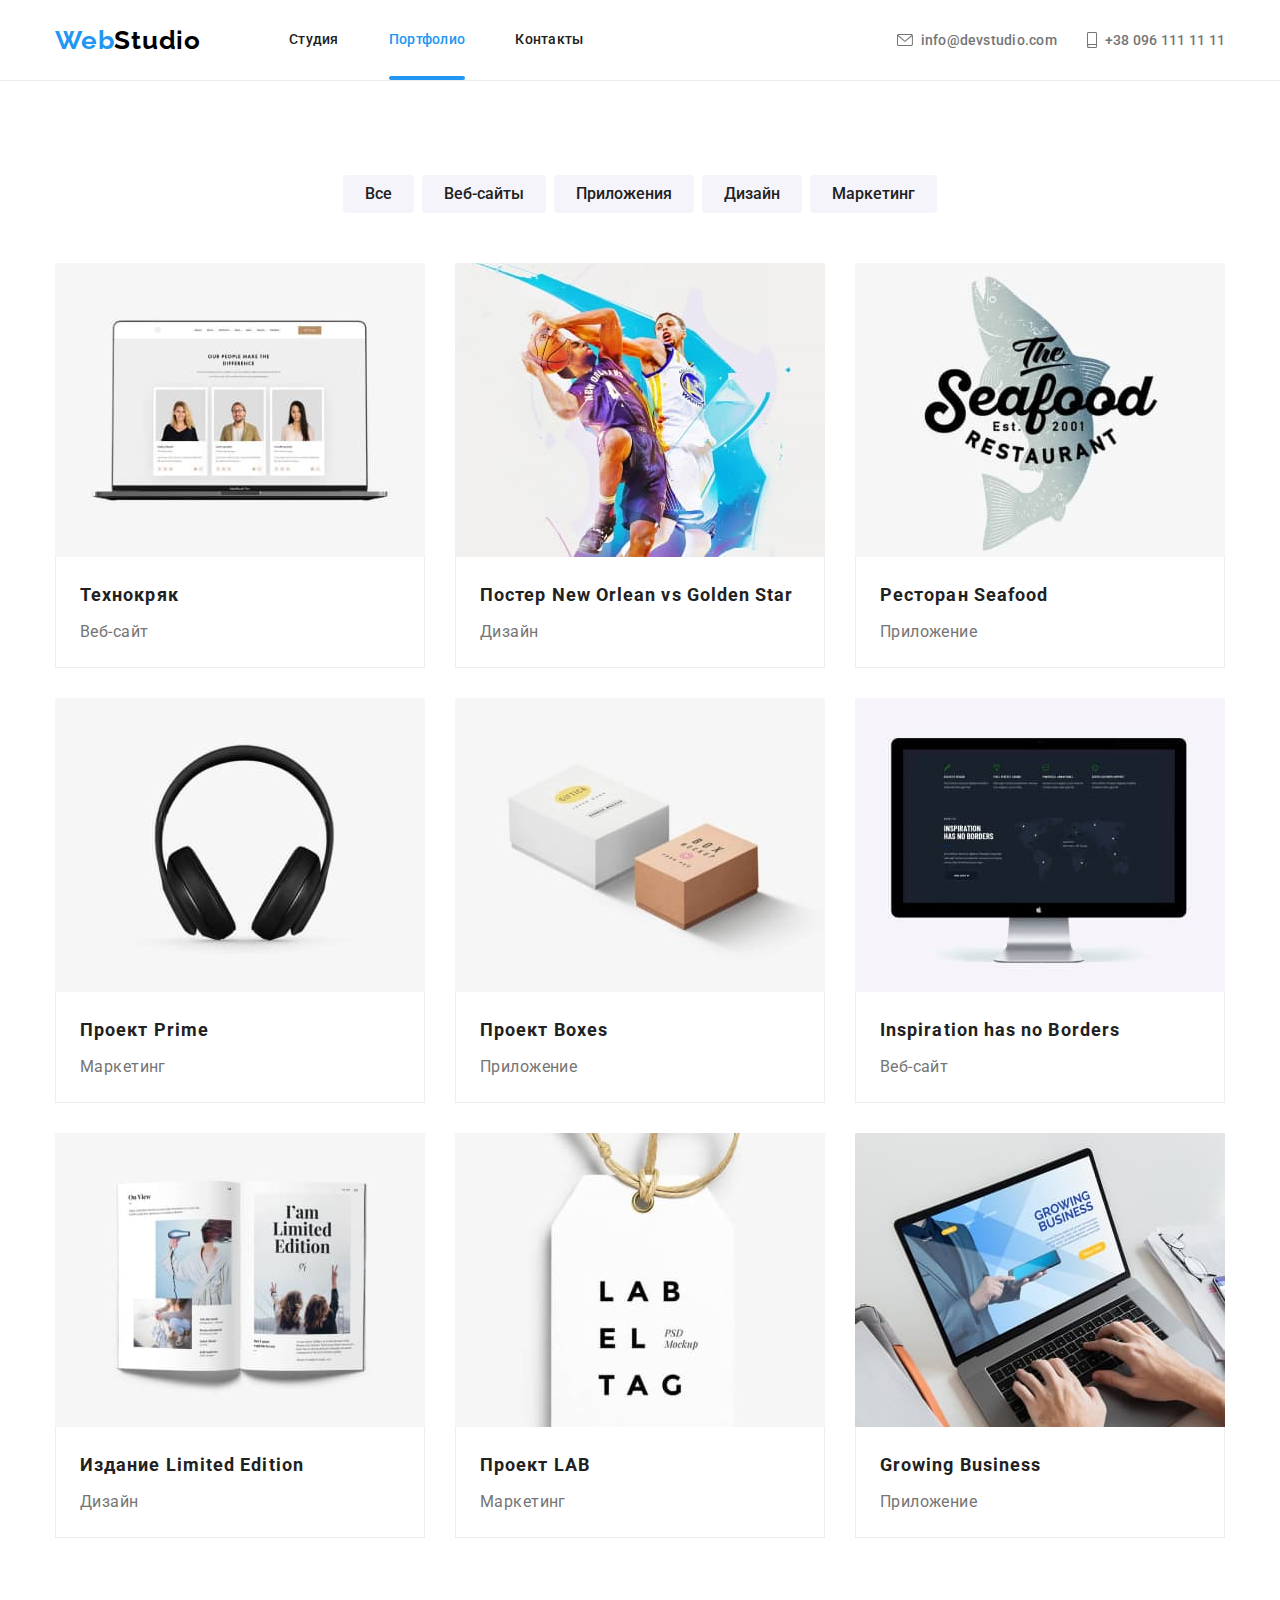
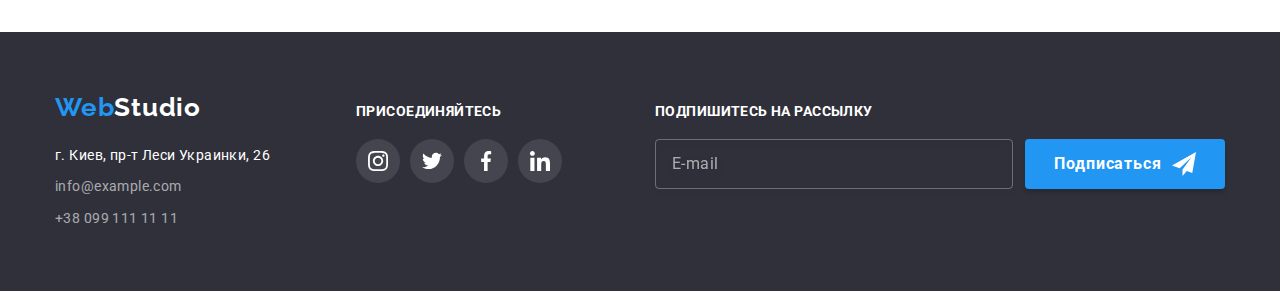
==== commit a6d15115: "fix" ====
--- a/portfolio.html
+++ b/portfolio.html
@@ -23,7 +23,6 @@
           type="button"
           class="main-header__button"
           aria-expanded="false"
-          aria-controls="menu-container"
           data-menu-button
         >
           <svg
@@ -149,7 +148,7 @@
                     <img
                       src="./img/portfolio/mob/tehnokrauk-mob.jpg"
                       alt="Технокряк"
-                      width="100%"
+                      class="portfolio__img"
                     />
                   </picture>
 
@@ -196,7 +195,7 @@
                     <img
                       src="./img/portfolio/mob/orleans-mob.jpg"
                       alt="Постер New Orlean vs Golden Star"
-                      width="100%"
+                      class="portfolio__img"
                     />
                   </picture>
                   <p class="portfolio__back">
@@ -244,7 +243,7 @@
                     <img
                       src="./img/portfolio/mob/seafood-mob.jpg"
                       alt="Проект seafood"
-                      width="100%"
+                      class="portfolio__img"
                     />
                   </picture>
                   <p class="portfolio__back">
@@ -290,7 +289,7 @@
                     <img
                       src="./img/portfolio/mob/prime-mob.jpg"
                       alt="Проект Prime"
-                      width="100%"
+                      class="portfolio__img"
                     />
                   </picture>
                   <p class="portfolio__back">
@@ -336,7 +335,7 @@
                     <img
                       src="./img/portfolio/mob/boxes-mob.jpg"
                       alt="Проект boxes"
-                      width="100%"
+                      class="portfolio__img"
                     />
                   </picture>
                   <p class="portfolio__back">
@@ -382,7 +381,7 @@
                     <img
                       src="./img/portfolio/mob/inspiration-mob.jpg"
                       alt="Проект inspiration"
-                      width="100%"
+                      class="portfolio__img"
                     />
                   </picture>
                   <p class="portfolio__back">
@@ -428,7 +427,7 @@
                     <img
                       src="./img/portfolio/mob/limited-mob.jpg"
                       alt="Проект limited"
-                      width="100%"
+                      class="portfolio__img"
                     />
                   </picture>
                   <p class="portfolio__back">
@@ -474,7 +473,7 @@
                     <img
                       src="./img/portfolio/mob/lab-mob.jpg"
                       alt="Проект lab"
-                      width="100%"
+                      class="portfolio__img"
                     />
                   </picture>
                   <p class="portfolio__back">
@@ -520,7 +519,7 @@
                     <img
                       src="./img/portfolio/mob/growbis-mob.jpg"
                       alt="Проект growbis"
-                      width="100%"
+                      class="portfolio__img"
                     />
                   </picture>
                   <p class="portfolio__back">
--- a/css/main.min.css
+++ b/css/main.min.css
@@ -1,3 +1,3 @@
 *,::before,::after{-webkit-box-sizing:border-box;box-sizing:border-box}html{line-height:1.15;-webkit-text-size-adjust:100%;-moz-tab-size:4;-o-tab-size:4;tab-size:4}body{margin:0;font-family:system-ui,-apple-system,"Segoe UI",Roboto,Helvetica,Arial,sans-serif,"Apple Color Emoji","Segoe UI Emoji"}hr{height:0;color:inherit}abbr[title]{-webkit-text-decoration:underline dotted;text-decoration:underline dotted}b,strong{font-weight:bolder}code,kbd,samp,pre{font-family:ui-monospace, SFMono-Regular, Consolas, "Liberation Mono", Menlo,- monospace;font-size:1em}small{font-size:80%}sub,sup{font-size:75%;line-height:0;position:relative;vertical-align:baseline}sub{bottom:-0.25em}sup{top:-0.5em}table{text-indent:0;border-color:inherit}button,input,optgroup,select,textarea{font-family:inherit;font-size:100%;line-height:1.15;margin:0}button,select{text-transform:none}button,[type="button"],[type="reset"],[type="submit"]{-webkit-appearance:button}::-moz-focus-inner{border-style:none;padding:0}:-moz-focusring{outline:1px dotted ButtonText}:-moz-ui-invalid{box-shadow:none}legend{padding:0}progress{vertical-align:baseline}::-webkit-inner-spin-button,::-webkit-outer-spin-button{height:auto}[type="search"]{-webkit-appearance:textfield;outline-offset:-2px}::-webkit-search-decoration{-webkit-appearance:none}::-webkit-file-upload-button{-webkit-appearance:button;font:inherit}summary{display:list-item}h1,h2,h3,h4,h5,h6,p{margin:0}a{text-decoration:none}ul{list-style:none;margin:0;padding-left:0}img{display:block}body{font-family:"Roboto", "arial", sans-serif;font-weight:400;font-size:14px;line-height:1.71;font-style:normal;letter-spacing:0.03em;background:#fff;color:#757575}.visually-hidden{position:absolute;width:1px;height:1px;margin:-1px;border:0;padding:0;white-space:nowrap;-webkit-clip-path:inset(100%);clip-path:inset(100%);clip:rect(0 0 0 0);overflow:hidden}.conteiner{padding-right:15px;padding-left:15px;margin-left:auto;margin-right:auto}@media screen and (max-width: 767px){.conteiner{max-width:480px;text-align:center;-webkit-box-pack:center;-ms-flex-pack:center;justify-content:center}}@media screen and (min-width: 768px){.conteiner{max-width:768px;margin-left:auto;margin-right:auto}}@media screen and (min-width: 1200px){.conteiner{min-width:1200px}}.main-header{border-bottom:1px solid #ececec}.main-header__logo{text-align:left}.logo{font-family:Raleway;font-style:normal;font-weight:bold;font-size:24px;line-height:28px;letter-spacing:0.03em;color:#2196f3}@media screen and (min-width: 1200px){.logo{font-size:26px;line-height:31px}}.main-header__conteiner{padding-top:16px;padding-bottom:16px;width:100%;position:relative;text-align:left;display:-webkit-box;display:-ms-flexbox;display:flex;-webkit-box-align:center;-ms-flex-align:center;align-items:center}@media screen and (min-width: 768px){.main-header__conteiner{display:-webkit-box;display:-ms-flexbox;display:flex;-webkit-box-align:center;-ms-flex-align:center;align-items:center;padding-left:15px;padding-right:15px;padding-top:0;padding-bottom:0;width:100%;height:80px}}.logo__wrap{color:#000}.main-header__close{fill:#000;-webkit-transition:fill 250ms cubic-bezier(0.4, 0, 0.2, 1);transition:fill 250ms cubic-bezier(0.4, 0, 0.2, 1)}.main-header__menu{fill:#000;-webkit-transition:fill 250ms cubic-bezier(0.4, 0, 0.2, 1);transition:fill 250ms cubic-bezier(0.4, 0, 0.2, 1)}.main-header__button{padding:0;border:none;background-color:white;margin-left:auto;z-index:6}.main-header__button:hover .main-header__menu,.main-header__button:focus .main-header__menu,.main-header__button:hover .main-header__close,.main-header__button:focus .main-header__close{fill:#2196f3}@media screen and (min-width: 768px){.main-header__button{display:none}}.main-header__button.is-open{position:fixed;top:10px;right:10px}.main-header__button .main-header__close{display:none}.main-header__button .main-header__menu{display:block}.main-header__button.is-open .main-header__close{display:block}.main-header__button.is-open .main-header__menu{display:none}.main-header__wrap{z-index:2;background-color:white;top:0;right:0;left:0}@media screen and (min-width: 768px){.main-header__wrap{display:-webkit-box;display:-ms-flexbox;display:flex;width:inherit;-webkit-box-align:center;-ms-flex-align:center;align-items:center;-webkit-box-pack:justify;-ms-flex-pack:justify;justify-content:space-between}}@media screen and (max-width: 767px){.main-header__wrap{width:100%;height:100%;padding-top:48px;padding-bottom:48px;padding-left:40px;padding-right:40px}}@media screen and (max-width: 767px){.main-header__wrap{position:fixed;overflow-y:hidden;-webkit-transform:translateY(-100%);transform:translateY(-100%);-webkit-transition:-webkit-transform 250ms cubic-bezier(0.4, 0, 0.2, 1);transition:-webkit-transform 250ms cubic-bezier(0.4, 0, 0.2, 1);transition:transform 250ms cubic-bezier(0.4, 0, 0.2, 1);transition:transform 250ms cubic-bezier(0.4, 0, 0.2, 1), -webkit-transform 250ms cubic-bezier(0.4, 0, 0.2, 1)}}@media screen and (max-width: 767px){.main-header__wrap.is-open{display:-webkit-box;display:-ms-flexbox;display:flex;-webkit-box-orient:vertical;-webkit-box-direction:normal;-ms-flex-direction:column;flex-direction:column;-webkit-box-pack:justify;-ms-flex-pack:justify;justify-content:space-between;overflow:hidden;-webkit-transform:translateY(0);transform:translateY(0)}}@media screen and (min-width: 768px){.main-header__wrap.is-open{display:-webkit-box;display:-ms-flexbox;display:flex}}@media screen and (max-width: 767px){.navigation__item:not(:last-child){margin-bottom:32px}}@media screen and (min-width: 768px){.navigation__item:not(:last-child){margin-right:50px}}.navigation__link{font-family:Roboto;font-style:normal;font-weight:500;font-size:40px;line-height:47px;text-align:left;letter-spacing:0.02em;color:#212121;padding-top:32px;padding-bottom:32px;-webkit-transition:Color 250ms cubic-bezier(0.4, 0, 0.2, 1);transition:Color 250ms cubic-bezier(0.4, 0, 0.2, 1);position:relative}.navigation__link:focus,.navigation__link:hover{color:#2196f3}.navigation__link--active{color:#2196f3}@media screen and (min-width: 768px){.navigation__link{font-size:14px;line-height:16px}}@media screen and (min-width: 768px){.navigation__link--active::after{content:'';position:absolute;border:2px solid #2196f3;border-radius:2px;width:100%;right:0;bottom:-1px;background-color:#2196f3}}.main-header__link{font-family:Roboto;font-style:normal;font-weight:500;font-size:24px;line-height:28px;letter-spacing:0.02em;color:#757575;-webkit-transition:Color 250ms cubic-bezier(0.4, 0, 0.2, 1);transition:Color 250ms cubic-bezier(0.4, 0, 0.2, 1)}.main-header__link:hover,.main-header__link:focus{color:#2196f3}@media screen and (min-width: 768px){.main-header__link{font-size:12px;line-height:14px;display:-webkit-box;display:-ms-flexbox;display:flex;-webkit-box-align:center;-ms-flex-align:center;align-items:center}}.main-header__contact{display:-webkit-box;display:-ms-flexbox;display:flex}@media screen and (min-width: 768px) and (max-width: 1199px){.main-header__contact{-webkit-box-orient:vertical;-webkit-box-direction:normal;-ms-flex-direction:column;flex-direction:column}}@media screen and (max-width: 767px){.main-header__contact{-webkit-box-orient:vertical;-webkit-box-direction:reverse;-ms-flex-direction:column-reverse;flex-direction:column-reverse;margin-bottom:64px;font-size:12px;line-height:14px}}@media screen and (min-width: 1200px){.main-header__contact{margin-left:305px;-webkit-box-align:center;-ms-flex-align:center;align-items:center}}@media screen and (min-width: 168px) and (max-width: 1199px){.main-header__item{margin-bottom:10px}.main-header__item:last-child{margin-bottom:0}}@media screen and (max-width: 767px){.main-header__item:not(:first-child){margin-bottom:32px}}@media screen and (max-width: 767px){.main-header__item:last-child .main-header__link{font-family:Roboto;font-style:normal;font-weight:500;font-size:34px;line-height:1.17;letter-spacing:0.02em;color:#2196f3}}@media screen and (max-width: 380px){.main-header__item:last-child .main-header__link{font-size:8.2vw}}@media screen and (min-width: 1200px){.main-header__item:not(:last-child){margin-right:30px}}.main-header__icon{margin-right:8px;fill:#757575;-webkit-transition:Fill 250ms cubic-bezier(0.4, 0, 0.2, 1);transition:Fill 250ms cubic-bezier(0.4, 0, 0.2, 1)}.main-header__link:hover .main-header__icon{fill:#2196f3}@media screen and (max-width: 767px){.main-header__icon{display:none}}@media screen and (min-width: 768px) and (max-width: 1199px){.main-header__item:nth-of-type(1) .main-header__icon{width:14px;height:10px}.main-header__item:nth-of-type(2) .main-header__icon{width:10px;height:14px}}.main-header__social{display:-webkit-box;display:-ms-flexbox;display:flex}@media screen and (min-width: 768px){.main-header__social{display:none}}.main-header__social-list{margin-right:20px;position:relative}.main-header__social-list:last-child{margin-right:0}.main-header__social-list:not(:last-child)::after{content:'';border-right:1px solid rgba(33,33,33,0.2);position:absolute;top:0;right:-10px;height:100%}.main-header__social-link{font-family:Roboto;font-style:normal;font-weight:500;font-size:18px;line-height:1.22;letter-spacing:0.02em;color:#2196f3}@media screen and (max-width: 410px){.main-header__social-link{font-size:3.8vw}}@media screen and (min-width: 768px){.navigation__list{display:-webkit-box;display:-ms-flexbox;display:flex}}@media screen and (min-width: 768px){.navigation{margin-left:88px}}.button{width:200px;height:50px;background-color:#2196f3;padding:0;border:0px;border-radius:4px;-webkit-box-shadow:0px 4px 4px rgba(0,0,0,0.15);box-shadow:0px 4px 4px rgba(0,0,0,0.15);font-family:Roboto;font-style:normal;font-weight:bold;font-size:16px;line-height:1.87;display:-webkit-box;display:-ms-flexbox;display:flex;-webkit-box-align:center;-ms-flex-align:center;align-items:center;-webkit-box-pack:center;-ms-flex-pack:center;justify-content:center;letter-spacing:0.06em;cursor:pointer;color:#fff;-webkit-transition:background-color 250ms cubic-bezier(0.4, 0, 0.2, 1);transition:background-color 250ms cubic-bezier(0.4, 0, 0.2, 1)}.button:hover,.button:focus{background-color:#188ce8}.main-section{background-image:-webkit-gradient(linear, left top, right top, from(rgba(47,48,58,0.4)), to(rgba(47,48,58,0.4))),url(../img/header-mob.jpg);background-image:linear-gradient(to right, rgba(47,48,58,0.4), rgba(47,48,58,0.4)),url(../img/header-mob.jpg);background-size:cover;background-repeat:no-repeat;background-position:center;margin-right:auto;margin-left:auto;-webkit-box-sizing:border-box;box-sizing:border-box;padding-top:118px;padding-bottom:118px}@media screen and (min-device-pixel-ratio: 2), (-webkit-min-device-pixel-ratio: 2), (min-resolution: 192dpi), (min-resolution: 2dppx){.main-section{background-image:-webkit-gradient(linear, left top, right top, from(rgba(47,48,58,0.4)), to(rgba(47,48,58,0.4))),url(../img/header-mob@2x.jpg);background-image:linear-gradient(to right, rgba(47,48,58,0.4), rgba(47,48,58,0.4)),url(../img/header-mob@2x.jpg)}}@media screen and (min-width: 768px){.main-section{background-image:-webkit-gradient(linear, left top, right top, from(rgba(47,48,58,0.4)), to(rgba(47,48,58,0.4))),url(../img/header-tab.jpg);background-image:linear-gradient(to right, rgba(47,48,58,0.4), rgba(47,48,58,0.4)),url(../img/header-tab.jpg)}}@media screen and (min-width: 768px) and (min-device-pixel-ratio: 2), screen and (min-width: 768px) and (-webkit-min-device-pixel-ratio: 2), screen and (min-width: 768px) and (min-resolution: 192dpi), screen and (min-width: 768px) and (min-resolution: 2dppx){.main-section{background-image:-webkit-gradient(linear, left top, right top, from(rgba(47,48,58,0.4)), to(rgba(47,48,58,0.4))),url(../img/header-tab@2x.jpg);background-image:linear-gradient(to right, rgba(47,48,58,0.4), rgba(47,48,58,0.4)),url(../img/header-tab@2x.jpg)}}@media screen and (min-width: 1200px){.main-section{background-size:1600px auto;padding-top:200px;padding-bottom:200px;background-image:-webkit-gradient(linear, left top, right top, from(rgba(47,48,58,0.4)), to(rgba(47,48,58,0.4))),url(../img/header-desk.jpg);background-image:linear-gradient(to right, rgba(47,48,58,0.4), rgba(47,48,58,0.4)),url(../img/header-desk.jpg)}}@media screen and (min-width: 1200px) and (min-device-pixel-ratio: 2), screen and (min-width: 1200px) and (-webkit-min-device-pixel-ratio: 2), screen and (min-width: 1200px) and (min-resolution: 192dpi), screen and (min-width: 1200px) and (min-resolution: 2dppx){.main-section{background-image:-webkit-gradient(linear, left top, right top, from(rgba(47,48,58,0.4)), to(rgba(47,48,58,0.4))),url(../img/header-desk@2x.jpg);background-image:linear-gradient(to right, rgba(47,48,58,0.4), rgba(47,48,58,0.4)),url(../img/header-desk@2x.jpg)}}.main-section--conteiner{display:-webkit-box;display:-ms-flexbox;display:flex;-webkit-box-align:center;-ms-flex-align:center;align-items:center;-webkit-box-pack:center;-ms-flex-pack:center;justify-content:center;-webkit-box-orient:vertical;-webkit-box-direction:normal;-ms-flex-direction:column;flex-direction:column}.main-section__heading{color:#fff;font-family:Roboto;font-style:normal;font-weight:900;font-size:26px;line-height:1.62;text-align:center;letter-spacing:0.06em;text-transform:uppercase;margin-top:0;margin-bottom:30px}@media screen and (min-width: 768px){.main-section__heading{width:360px}}@media screen and (min-width: 1200px){.main-section__heading{width:696px;font-size:44px;line-height:1.36}}.backdrop{position:fixed;top:0;left:0;bottom:0;right:0;background-color:rgba(0,0,0,0.2);opacity:1;-webkit-transition:opacity 250ms cubic-bezier(0.4, 0, 0.2, 1);transition:opacity 250ms cubic-bezier(0.4, 0, 0.2, 1);z-index:7;overflow-x:hidden;overflow-y:auto}.backdrop.is-hidden{opacity:0;pointer-events:none;-webkit-transition:opacity 250ms cubic-bezier(0.4, 0, 0.2, 1);transition:opacity 250ms cubic-bezier(0.4, 0, 0.2, 1)}.modal{position:absolute;top:50%;left:50%;-webkit-transform:translate(-50%, -50%);transform:translate(-50%, -50%);width:100%;height:100%;background-color:#fff;padding:40px;overflow-x:scroll}@media screen and (max-height: 609px){.modal{position:absolute;top:10%;left:50%;-webkit-transform:translate(-50%, 0%);transform:translate(-50%, 0%)}}@media screen and (min-width: 480px){.modal{width:450px;height:609px;overflow:hidden}}@media screen and (min-width: 1200px){.modal{width:528px;height:581px}}.modal__button-close{width:30px;height:30px;display:-webkit-box;display:-ms-flexbox;display:flex;-webkit-box-pack:center;-ms-flex-pack:center;justify-content:center;-webkit-box-align:center;-ms-flex-align:center;align-items:center;border-radius:50%;border:1px solid rgba(0,0,0,0.1);background-color:#fff;position:absolute;top:8px;right:8px;cursor:pointer}.modal__button-close:hover .modal__button-icon,.modal__button-close:focus .modal__button-icon{fill:#2196f3}.modal__button-icon{height:11px;width:11px;fill:#000000;-webkit-transition:fill 250ms cubic-bezier(0.4, 0, 0.2, 1);transition:fill 250ms cubic-bezier(0.4, 0, 0.2, 1)}.modal__form{display:-webkit-box;display:-ms-flexbox;display:flex;-webkit-box-orient:vertical;-webkit-box-direction:normal;-ms-flex-direction:column;flex-direction:column;-webkit-box-align:center;-ms-flex-align:center;align-items:center}.modal__heading{font-family:Roboto;font-style:normal;font-weight:bold;font-size:20px;line-height:1.5;text-align:center;letter-spacing:0.03em;color:#212121;margin-bottom:12px}.modal__wrap{width:100%;margin-bottom:10px;display:-webkit-box;display:-ms-flexbox;display:flex;-webkit-box-orient:vertical;-webkit-box-direction:normal;-ms-flex-direction:column;flex-direction:column}.modal__wrap:nth-child(4){margin-bottom:20px}.modal__label{font-family:Roboto;font-style:normal;font-weight:normal;font-size:12px;line-height:14px;letter-spacing:0.01em;color:#757575;margin-bottom:4px}.modal__text-area{position:relative}.modal__icon{position:absolute;left:15px;top:50%;-webkit-transform:translateY(-50%);transform:translateY(-50%);fill:#212121;width:18px;height:18px;-webkit-transition:fill 250ms cubic-bezier(0.4, 0, 0.2, 1);transition:fill 250ms cubic-bezier(0.4, 0, 0.2, 1)}.modal__check-icon{fill:#ffffff;border:2px solid #000000;width:16px;height:15px;border-radius:2px;border:2px solid #000000;-webkit-transition:border-color 250ms cubic-bezier(0.4, 0, 0.2, 1),background-color 250ms cubic-bezier(0.4, 0, 0.2, 1);transition:border-color 250ms cubic-bezier(0.4, 0, 0.2, 1),background-color 250ms cubic-bezier(0.4, 0, 0.2, 1)}.modal__check:checked ~ .modal__check-label .modal__check-icon{background-color:#2196f3;border-color:#2196f3;border-radius:2px;-webkit-transition:border-color 250ms cubic-bezier(0.4, 0, 0.2, 1),250ms cubic-bezier(0.4, 0, 0.2, 1);transition:border-color 250ms cubic-bezier(0.4, 0, 0.2, 1),250ms cubic-bezier(0.4, 0, 0.2, 1)}.modal__check{position:absolute;width:1px;height:1px;margin:-1px;border:0;padding:0;white-space:nowrap;-webkit-clip-path:inset(100%);clip-path:inset(100%);clip:rect(0 0 0 0);overflow:hidden}.modal__input{width:100%;height:40px;border:1px solid rgba(33,33,33,0.2);-webkit-box-sizing:border-box;box-sizing:border-box;border-radius:4px;padding-left:42px;outline:none;-webkit-transition:border-color 250ms cubic-bezier(0.4, 0, 0.2, 1);transition:border-color 250ms cubic-bezier(0.4, 0, 0.2, 1)}.modal__input:checked{border-color:#2196f3}.modal__input:focus,.modal__textarea:focus{border-color:#2196f3}.modal__input:focus+.modal__icon{fill:#2196f3}.modal__textarea{width:100%;height:120px;resize:none;outline:none;border:1px solid rgba(33,33,33,0.2);-webkit-box-sizing:border-box;box-sizing:border-box;border-radius:4px;padding-top:12px;padding-right:16px;padding-bottom:12px;padding-left:16px;-webkit-transition:border-color 250ms cubic-bezier(0.4, 0, 0.2, 1);transition:border-color 250ms cubic-bezier(0.4, 0, 0.2, 1)}.modal__textarea::-webkit-input-placeholder{font-family:Roboto;font-style:normal;font-weight:normal;font-size:12px;line-height:14px;letter-spacing:0.01em;color:rgba(117,117,117,0.5)}.modal__textarea:-ms-input-placeholder{font-family:Roboto;font-style:normal;font-weight:normal;font-size:12px;line-height:14px;letter-spacing:0.01em;color:rgba(117,117,117,0.5)}.modal__textarea::-ms-input-placeholder{font-family:Roboto;font-style:normal;font-weight:normal;font-size:12px;line-height:14px;letter-spacing:0.01em;color:rgba(117,117,117,0.5)}.modal__textarea::placeholder{font-family:Roboto;font-style:normal;font-weight:normal;font-size:12px;line-height:14px;letter-spacing:0.01em;color:rgba(117,117,117,0.5)}.modal__contract{-webkit-text-decoration-line:underline;text-decoration-line:underline;color:#2196f3}.modal__submit{margin-top:30px}.modal__agree{font-family:Roboto;font-style:normal;font-weight:normal;font-size:12px;line-height:14px;letter-spacing:0.03em}.advantages{padding-bottom:60px;padding-top:60px}@media screen and (min-width: 1200px){.advantages{padding-bottom:94px;padding-top:94px}}@media screen and (min-width: 768px){.advantages__list{display:-webkit-box;display:-ms-flexbox;display:flex;-ms-flex-wrap:wrap;flex-wrap:wrap;margin:-15px}}@media screen and (max-width: 767px){.advantages__item{max-width:450px;text-align:center;margin-bottom:30px}.advantages__item:last-child{margin-bottom:0}}@media screen and (min-width: 768px){.advantages__item{width:calc((100% - 60px) / 2);margin:15px}}@media screen and (min-width: 1200px){.advantages__item{width:calc((100% - 4 * 30px) / 4);margin:15px}}.advantages__wrap{display:-webkit-box;display:-ms-flexbox;display:flex;-webkit-box-align:center;-ms-flex-align:center;align-items:center;-webkit-box-pack:center;-ms-flex-pack:center;justify-content:center;background-color:#f5f4fa;max-width:450px;height:120px;margin-bottom:30px}.advantages__heading{font-family:Roboto;font-style:normal;font-weight:bold;font-size:14px;line-height:16px;letter-spacing:0.03em;text-transform:uppercase;color:#212121;margin-bottom:10px}.advantages__text{max-width:450px}.main-section__heading{max-width:100%}.services{margin-top:0}@media screen and (min-width: 1200px){.services{padding-bottom:94px}}@media screen and (max-width: 1199px){.services{display:none}}.services__title{margin-bottom:50px}.title-h2{font-family:Roboto;font-style:normal;font-weight:bold;font-size:36px;line-height:42px;text-align:center;letter-spacing:0.03em;color:#212121}.services__list{display:-webkit-box;display:-ms-flexbox;display:flex}.services__item{position:relative;width:370px;height:294px}.services__item:not(:last-child){margin-right:30px}.services__subtitle{font-family:Roboto;font-style:normal;font-weight:bold;font-size:14px;line-height:16px;text-align:center;letter-spacing:0.03em;text-transform:uppercase;color:#fff}.services__wrapper{position:absolute;width:370px;height:70px;background-color:rgba(47,48,58,0.8);left:0;bottom:0;display:-webkit-box;display:-ms-flexbox;display:flex;-webkit-box-align:center;-ms-flex-align:center;align-items:center;-webkit-box-pack:center;-ms-flex-pack:center;justify-content:center}.team{padding-top:60px;padding-bottom:60px;background-color:#f5f4fa}.team__title{margin-bottom:50px;font-family:Roboto;font-style:normal;font-weight:bold;font-size:28px;line-height:33px;text-align:center;letter-spacing:0.03em}@media screen and (min-width: 768px){.team__list{display:-webkit-box;display:-ms-flexbox;display:flex;-ms-flex-wrap:wrap;flex-wrap:wrap;margin:-15px}}.team__item{background-color:#fff;-webkit-box-shadow:0px 1px 3px rgba(0,0,0,0.12),0px 1px 1px rgba(0,0,0,0.14),0px 2px 1px rgba(0,0,0,0.2);box-shadow:0px 1px 3px rgba(0,0,0,0.12),0px 1px 1px rgba(0,0,0,0.14),0px 2px 1px rgba(0,0,0,0.2);border-radius:0px 0px 4px 4px}@media screen and (max-width: 767px){.team__item{max-width:450px;margin-bottom:30px}.team__item:last-child{margin-bottom:0}}@media screen and (min-width: 768px){.team__item{margin:15px;width:calc((100% - 60px) / 2)}}@media screen and (min-width: 1200px){.team__item{width:calc((100% - 4 * 30px) / 4)}}.team__card{padding-top:30px;padding-bottom:30px;padding-left:10px;padding-right:10px;text-align:center}.team__name{font-weight:500;font-size:16px;line-height:1.19;color:#212121;margin-bottom:10px}.team__post{font-weight:normal;font-size:16px;line-height:1.19;margin-bottom:16px;color:#757575}.team--social__icon{fill:#afb1b8;-webkit-transition:fill 250ms cubic-bezier(0.4, 0, 0.2, 1);transition:fill 250ms cubic-bezier(0.4, 0, 0.2, 1)}.social__link:hover .team--social__icon,.social__link:focus .team--social__icon{fill:#fff}.social__link--team:hover,.social__link--team:focus{background-color:#2196f3}.social{display:-webkit-box;display:-ms-flexbox;display:flex;margin-right:auto;margin-left:auto;-webkit-box-pack:center;-ms-flex-pack:center;justify-content:center}.social__list{margin-right:10px;width:44px;height:44px}.social__list:last-child{margin-right:0}.social__link{width:44px;height:44px;border-radius:50%;-webkit-box-align:center;-ms-flex-align:center;align-items:center;-webkit-box-pack:center;-ms-flex-pack:center;justify-content:center;display:-webkit-inline-box;display:-ms-inline-flexbox;display:inline-flex;-webkit-transition:background-color 250ms cubic-bezier(0.4, 0, 0.2, 1);transition:background-color 250ms cubic-bezier(0.4, 0, 0.2, 1)}.social__icon{width:20px;height:20px;-webkit-transition:fill 250ms cubic-bezier(0.4, 0, 0.2, 1);transition:fill 250ms cubic-bezier(0.4, 0, 0.2, 1)}.clients{padding-top:60px;padding-bottom:60px}.clients__title{padding-bottom:50px}.clients__list{display:-webkit-box;display:-ms-flexbox;display:flex;margin:-15px;-ms-flex-wrap:wrap;flex-wrap:wrap}.clients__item{width:calc((100% - 2 * 30px) / 2);height:92px;margin:15px}@media screen and (min-width: 768px){.clients__item{width:calc((100% - 3 * 30px) / 3)}}@media screen and (min-width: 1200px){.clients__item{width:calc((100% - 6 * 30px) / 6)}}.clients__link{display:-webkit-box;display:-ms-flexbox;display:flex;border:1px solid #afb1b8;border-radius:4px;height:100%;-webkit-box-pack:center;-ms-flex-pack:center;justify-content:center;-webkit-box-align:center;-ms-flex-align:center;align-items:center;-webkit-transition:border-color 250ms cubic-bezier(0.4, 0, 0.2, 1);transition:border-color 250ms cubic-bezier(0.4, 0, 0.2, 1)}.clients__link:hover,.clients__link:focus{border-color:#2196f3}.clients__icon{width:106px;height:60px;fill:#afb1b8;-webkit-transition:fill 250ms cubic-bezier(0.4, 0, 0.2, 1);transition:fill 250ms cubic-bezier(0.4, 0, 0.2, 1)}.clients__link:hover .clients__icon,.clients__link:focus .clients__icon{fill:#2196f3}.footer{padding-top:60px;padding-bottom:60px;background-color:#2f303a}@media screen and (max-width: 767px){.footer__cont{text-align:center}}@media screen and (min-width: 768px){.footer__cont{display:-webkit-box;display:-ms-flexbox;display:flex;-ms-flex-wrap:wrap;flex-wrap:wrap}}@media screen and (min-width: 768px){.footer__cont{-webkit-box-align:baseline;-ms-flex-align:baseline;align-items:baseline}}.logo__wrap--footer{color:#fff}.footer__contacts{margin-top:20px}.footer__address{font-family:Roboto;font-style:normal;font-weight:normal;font-size:14px;line-height:1.71;letter-spacing:0.03em;color:#fff}.footer__contact{margin-top:8px;display:block;font-family:Roboto;font-style:normal;font-weight:normal;font-size:14px;line-height:1.71;letter-spacing:0.03em;color:rgba(255,255,255,0.6);-webkit-transition:color 250ms cubic-bezier(0.4, 0, 0.2, 1);transition:color 250ms cubic-bezier(0.4, 0, 0.2, 1)}.footer__contact:hover,.footer__contact:focus{color:#2196f3}.footer__social{display:-webkit-box;display:-ms-flexbox;display:flex;-webkit-box-orient:vertical;-webkit-box-direction:normal;-ms-flex-direction:column;flex-direction:column}@media screen and (max-width: 767px){.footer__social{margin-top:60px}}@media screen and (min-width: 768px){.footer__social{margin-left:165px}}@media screen and (min-width: 1200px){.footer__social{margin-left:70px}}.footer__heading{font-family:Roboto;font-style:normal;font-weight:bold;font-size:14px;line-height:16px;letter-spacing:0.03em;text-transform:uppercase;text-align:center;color:#fff;margin-bottom:20px}@media screen and (min-width: 1200px){.footer__heading{text-align:left}}.social__link--footer{background-color:rgba(255,255,255,0.1)}.footer--social__icon{fill:#fff}.footer__form{display:-webkit-box;display:-ms-flexbox;display:flex;-webkit-box-orient:vertical;-webkit-box-direction:normal;-ms-flex-direction:column;flex-direction:column;width:100%;-webkit-box-align:center;-ms-flex-align:center;align-items:center}@media screen and (min-width: 1200px){.footer__form{-webkit-box-orient:horizontal;-webkit-box-direction:normal;-ms-flex-direction:row;flex-direction:row}}.footer__input{width:100%;height:50px;padding-top:15px;padding-bottom:15px;padding-left:16px;padding-right:16px;background-color:inherit;border:1px solid rgba(255,255,255,0.3);-webkit-box-sizing:border-box;box-sizing:border-box;-webkit-filter:drop-shadow(0px 4px 4px rgba(0,0,0,0.15));filter:drop-shadow(0px 4px 4px rgba(0,0,0,0.15));border-radius:4px;font-family:Roboto;font-style:normal;font-weight:normal;font-size:16px;line-height:1.25;letter-spacing:0.03em;color:#fff}.footer__input::-webkit-input-placeholder{font-family:Roboto;font-style:normal;font-weight:normal;font-size:16px;line-height:1.25;letter-spacing:0.03em;color:rgba(255,255,255,0.6)}.footer__input:-ms-input-placeholder{font-family:Roboto;font-style:normal;font-weight:normal;font-size:16px;line-height:1.25;letter-spacing:0.03em;color:rgba(255,255,255,0.6)}.footer__input::-ms-input-placeholder{font-family:Roboto;font-style:normal;font-weight:normal;font-size:16px;line-height:1.25;letter-spacing:0.03em;color:rgba(255,255,255,0.6)}.footer__input::placeholder{font-family:Roboto;font-style:normal;font-weight:normal;font-size:16px;line-height:1.25;letter-spacing:0.03em;color:rgba(255,255,255,0.6)}@media screen and (min-width: 768px){.footer__input{width:450px}}@media screen and (min-width: 1200px){.footer__input{width:358px}}.footer__wrap{margin-top:60px}@media screen and (min-width: 768px){.footer__wrap{margin-right:auto;margin-left:151px}}@media screen and (min-width: 1200px){.footer__wrap{margin-left:93px;margin-top:0}}.footer__wraper{text-align:center}@media screen and (min-width: 768px){.footer__wraper{margin-left:61px;width:231px}}@media screen and (min-width: 1200px){.footer__wraper{margin-left:0;text-align:left}}.footer__button{margin-top:20px;max-width:200px}@media screen and (min-width: 1200px){.footer__button{margin-top:0;margin-left:12px}}.footer__icon{margin-left:10px}.filter{display:-webkit-box;display:-ms-flexbox;display:flex;-ms-flex-wrap:wrap;flex-wrap:wrap;-webkit-box-pack:left;-ms-flex-pack:left;justify-content:left;margin-bottom:14px}@media screen and (max-width: 767px){.filter{margin-bottom:40px}}@media screen and (min-width: 768px){.filter{margin-bottom:30px}}.filter__list:not(:last-child){margin-right:8px}@media screen and (max-width: 767px){.filter__list:not(:last-child){margin-bottom:15px}}.filter__button{font-family:Roboto;font-style:normal;font-weight:500;font-size:16px;line-height:1.62;text-align:center;color:#212121;background-color:#f5f4fa;cursor:pointer;padding:6px 22px;border:0px;border-radius:4px;-webkit-transition:color 250ms cubic-bezier(0.4, 0, 0.2, 1),background-color 250ms cubic-bezier(0.4, 0, 0.2, 1),-webkit-box-shadow 250ms cubic-bezier(0.4, 0, 0.2, 1);transition:color 250ms cubic-bezier(0.4, 0, 0.2, 1),background-color 250ms cubic-bezier(0.4, 0, 0.2, 1),-webkit-box-shadow 250ms cubic-bezier(0.4, 0, 0.2, 1);transition:color 250ms cubic-bezier(0.4, 0, 0.2, 1),background-color 250ms cubic-bezier(0.4, 0, 0.2, 1),box-shadow 250ms cubic-bezier(0.4, 0, 0.2, 1);transition:color 250ms cubic-bezier(0.4, 0, 0.2, 1),background-color 250ms cubic-bezier(0.4, 0, 0.2, 1),box-shadow 250ms cubic-bezier(0.4, 0, 0.2, 1),-webkit-box-shadow 250ms cubic-bezier(0.4, 0, 0.2, 1)}.filter__button:hover,.filter__button:focus{color:#fff;background-color:#2196f3;-webkit-box-shadow:0px 3px 1px rgba(0,0,0,0.1),0px 1px 2px rgba(0,0,0,0.08),0px 2px 2px rgba(0,0,0,0.12);box-shadow:0px 3px 1px rgba(0,0,0,0.1),0px 1px 2px rgba(0,0,0,0.08),0px 2px 2px rgba(0,0,0,0.12)}.section-examples{padding-top:60px;padding-bottom:60px}.portfolio__list{display:-webkit-box;display:-ms-flexbox;display:flex;-ms-flex-wrap:wrap;flex-wrap:wrap}@media screen and (max-width: 767px){.portfolio__list{-webkit-box-pack:center;-ms-flex-pack:center;justify-content:center}}@media screen and (min-width: 768px){.portfolio__list{margin:-15px}}.portfolio__item{-webkit-box-sizing:border-box;box-sizing:border-box;max-width:100%;margin-bottom:30px;-webkit-box-shadow:none;box-shadow:none}.portfolio__item:last-child{margin-bottom:0}@media screen and (min-width: 768px){.portfolio__item{width:calc((100% - 2 * 30px) / 2);margin:15px}}@media screen and (min-width: 1200px){.portfolio__item{width:calc((100% - 3 * 30px) / 3);margin:15px}}.portfolio__link{height:100%;-webkit-transition:-webkit-box-shadow 250ms cubic-bezier(0.4, 0, 0.2, 1),-webkit-transform 250ms cubic-bezier(0.4, 0, 0.2, 1);transition:-webkit-box-shadow 250ms cubic-bezier(0.4, 0, 0.2, 1),-webkit-transform 250ms cubic-bezier(0.4, 0, 0.2, 1);transition:box-shadow 250ms cubic-bezier(0.4, 0, 0.2, 1),transform 250ms cubic-bezier(0.4, 0, 0.2, 1);transition:box-shadow 250ms cubic-bezier(0.4, 0, 0.2, 1),transform 250ms cubic-bezier(0.4, 0, 0.2, 1),-webkit-box-shadow 250ms cubic-bezier(0.4, 0, 0.2, 1),-webkit-transform 250ms cubic-bezier(0.4, 0, 0.2, 1)}.portfolio__link:hover,.portfolio__link:focus{-webkit-box-shadow:0px 1px 1px rgba(0,0,0,0.12),0px 4px 4px rgba(0,0,0,0.06),1px 4px 6px rgba(0,0,0,0.16);box-shadow:0px 1px 1px rgba(0,0,0,0.12),0px 4px 4px rgba(0,0,0,0.06),1px 4px 6px rgba(0,0,0,0.16)}.portfolio__desription{display:block;padding-left:24px;padding-right:24px;padding-top:20px;padding-bottom:20px;border:1px solid #eeeeee;border-top:0px;width:100%;text-align:left;-webkit-box-flex:1;-ms-flex-positive:1;flex-grow:1}.portfolio__name{font-weight:700;font-size:18px;line-height:2;letter-spacing:0.06em;color:#212121;margin-bottom:4px}.portfolio__text{font-size:16px;line-height:1.87;color:#757575}.portfolio__back{position:absolute;font-family:Roboto;font-style:normal;font-weight:normal;font-size:18px;line-height:1.56;letter-spacing:0.03em;color:#ffffff;background-color:rgba(33,150,243,0.9);width:100%;height:100%;left:0;top:0;padding-top:63px;padding-bottom:63px;padding-left:24px;padding-right:24px;-webkit-transform:translateY(100%);transform:translateY(100%);-webkit-transition:-webkit-transform 250ms cubic-bezier(0.4, 0, 0.2, 1);transition:-webkit-transform 250ms cubic-bezier(0.4, 0, 0.2, 1);transition:transform 250ms cubic-bezier(0.4, 0, 0.2, 1);transition:transform 250ms cubic-bezier(0.4, 0, 0.2, 1), -webkit-transform 250ms cubic-bezier(0.4, 0, 0.2, 1)}.portfolio__wrap{position:relative;overflow:hidden}.portfolio__link:hover .portfolio__back,.portfolio__link:focus .portfolio__back{-webkit-transform:translateY(0);transform:translateY(0)}.portfolio__link{display:-webkit-box;display:-ms-flexbox;display:flex;-webkit-box-orient:vertical;-webkit-box-direction:normal;-ms-flex-direction:column;flex-direction:column}
+ monospace;font-size:1em}small{font-size:80%}sub,sup{font-size:75%;line-height:0;position:relative;vertical-align:baseline}sub{bottom:-0.25em}sup{top:-0.5em}table{text-indent:0;border-color:inherit}button,input,optgroup,select,textarea{font-family:inherit;font-size:100%;line-height:1.15;margin:0}button,select{text-transform:none}button,[type="button"],[type="reset"],[type="submit"]{-webkit-appearance:button}::-moz-focus-inner{border-style:none;padding:0}:-moz-focusring{outline:1px dotted ButtonText}:-moz-ui-invalid{box-shadow:none}legend{padding:0}progress{vertical-align:baseline}::-webkit-inner-spin-button,::-webkit-outer-spin-button{height:auto}[type="search"]{-webkit-appearance:textfield;outline-offset:-2px}::-webkit-search-decoration{-webkit-appearance:none}::-webkit-file-upload-button{-webkit-appearance:button;font:inherit}summary{display:list-item}h1,h2,h3,h4,h5,h6,p{margin:0}a{text-decoration:none}ul{list-style:none;margin:0;padding-left:0}img{display:block}body{font-family:"Roboto", "arial", sans-serif;font-weight:400;font-size:14px;line-height:1.71;font-style:normal;letter-spacing:0.03em;background:#fff;color:#757575}.visually-hidden{position:absolute;width:1px;height:1px;margin:-1px;border:0;padding:0;white-space:nowrap;-webkit-clip-path:inset(100%);clip-path:inset(100%);clip:rect(0 0 0 0);overflow:hidden}.conteiner{padding-right:15px;padding-left:15px;margin-left:auto;margin-right:auto}@media screen and (max-width: 767px){.conteiner{max-width:480px;text-align:center;-webkit-box-pack:center;-ms-flex-pack:center;justify-content:center}}@media screen and (min-width: 768px){.conteiner{max-width:768px;margin-left:auto;margin-right:auto}}@media screen and (min-width: 1200px){.conteiner{min-width:1200px}}.main-header{border-bottom:1px solid #ececec}.main-header__logo{text-align:left}.logo{font-family:Raleway;font-style:normal;font-weight:bold;font-size:24px;line-height:28px;letter-spacing:0.03em;color:#2196f3}@media screen and (min-width: 1200px){.logo{font-size:26px;line-height:31px}}.main-header__conteiner{padding-top:16px;padding-bottom:16px;width:100%;position:relative;text-align:left;display:-webkit-box;display:-ms-flexbox;display:flex;-webkit-box-align:center;-ms-flex-align:center;align-items:center}@media screen and (min-width: 768px){.main-header__conteiner{display:-webkit-box;display:-ms-flexbox;display:flex;-webkit-box-align:center;-ms-flex-align:center;align-items:center;padding-left:15px;padding-right:15px;padding-top:0;padding-bottom:0;width:100%;height:80px}}.logo__wrap{color:#000}.main-header__close{fill:#000;-webkit-transition:fill 250ms cubic-bezier(0.4, 0, 0.2, 1);transition:fill 250ms cubic-bezier(0.4, 0, 0.2, 1)}.main-header__menu{fill:#000;-webkit-transition:fill 250ms cubic-bezier(0.4, 0, 0.2, 1);transition:fill 250ms cubic-bezier(0.4, 0, 0.2, 1)}.main-header__button{padding:0;border:none;background-color:white;margin-left:auto;z-index:6}.main-header__button:hover .main-header__menu,.main-header__button:focus .main-header__menu,.main-header__button:hover .main-header__close,.main-header__button:focus .main-header__close{fill:#2196f3}@media screen and (min-width: 768px){.main-header__button{display:none}}.main-header__button.is-open{position:fixed;top:10px;right:10px}.main-header__button .main-header__close{display:none}.main-header__button .main-header__menu{display:block}.main-header__button.is-open .main-header__close{display:block}.main-header__button.is-open .main-header__menu{display:none}.main-header__wrap{z-index:2;background-color:white;top:0;right:0;left:0}@media screen and (min-width: 768px){.main-header__wrap{display:-webkit-box;display:-ms-flexbox;display:flex;width:inherit;-webkit-box-align:center;-ms-flex-align:center;align-items:center;-webkit-box-pack:justify;-ms-flex-pack:justify;justify-content:space-between}}@media screen and (max-width: 767px){.main-header__wrap{width:100%;height:100%;padding-top:48px;padding-bottom:48px;padding-left:40px;padding-right:40px}}@media screen and (max-width: 767px){.main-header__wrap{position:fixed;overflow-y:hidden;-webkit-transform:translateY(-100%);transform:translateY(-100%);-webkit-transition:-webkit-transform 250ms cubic-bezier(0.4, 0, 0.2, 1);transition:-webkit-transform 250ms cubic-bezier(0.4, 0, 0.2, 1);transition:transform 250ms cubic-bezier(0.4, 0, 0.2, 1);transition:transform 250ms cubic-bezier(0.4, 0, 0.2, 1), -webkit-transform 250ms cubic-bezier(0.4, 0, 0.2, 1)}}@media screen and (max-width: 767px){.main-header__wrap.is-open{display:-webkit-box;display:-ms-flexbox;display:flex;-webkit-box-orient:vertical;-webkit-box-direction:normal;-ms-flex-direction:column;flex-direction:column;-webkit-box-pack:justify;-ms-flex-pack:justify;justify-content:space-between;overflow:hidden;-webkit-transform:translateY(0);transform:translateY(0)}}@media screen and (min-width: 768px){.main-header__wrap.is-open{display:-webkit-box;display:-ms-flexbox;display:flex}}@media screen and (max-width: 767px){.navigation__item:not(:last-child){margin-bottom:32px}}@media screen and (min-width: 768px){.navigation__item:not(:last-child){margin-right:50px}}.navigation__link{font-family:Roboto;font-style:normal;font-weight:500;font-size:40px;line-height:47px;text-align:left;letter-spacing:0.02em;color:#212121;padding-top:32px;padding-bottom:32px;-webkit-transition:Color 250ms cubic-bezier(0.4, 0, 0.2, 1);transition:Color 250ms cubic-bezier(0.4, 0, 0.2, 1);position:relative}.navigation__link:focus,.navigation__link:hover{color:#2196f3}.navigation__link--active{color:#2196f3}@media screen and (min-width: 768px){.navigation__link{font-size:14px;line-height:16px}}@media screen and (min-width: 768px){.navigation__link--active::after{content:'';position:absolute;border:2px solid #2196f3;border-radius:2px;width:100%;right:0;bottom:-1px;background-color:#2196f3}}.main-header__link{font-family:Roboto;font-style:normal;font-weight:500;font-size:24px;line-height:28px;letter-spacing:0.02em;color:#757575;-webkit-transition:Color 250ms cubic-bezier(0.4, 0, 0.2, 1);transition:Color 250ms cubic-bezier(0.4, 0, 0.2, 1)}.main-header__link:hover,.main-header__link:focus{color:#2196f3}@media screen and (min-width: 768px){.main-header__link{font-size:12px;line-height:14px;display:-webkit-box;display:-ms-flexbox;display:flex;-webkit-box-align:center;-ms-flex-align:center;align-items:center}}.main-header__contact{display:-webkit-box;display:-ms-flexbox;display:flex}@media screen and (min-width: 768px) and (max-width: 1199px){.main-header__contact{-webkit-box-orient:vertical;-webkit-box-direction:normal;-ms-flex-direction:column;flex-direction:column}}@media screen and (max-width: 767px){.main-header__contact{-webkit-box-orient:vertical;-webkit-box-direction:reverse;-ms-flex-direction:column-reverse;flex-direction:column-reverse;margin-bottom:64px;font-size:12px;line-height:14px}}@media screen and (min-width: 1200px){.main-header__contact{margin-left:305px;-webkit-box-align:center;-ms-flex-align:center;align-items:center;font-size:14px;line-height:16px}}@media screen and (min-width: 168px) and (max-width: 1199px){.main-header__item{margin-bottom:10px}.main-header__item:last-child{margin-bottom:0}}@media screen and (max-width: 767px){.main-header__item:not(:first-child){margin-bottom:32px}}@media screen and (max-width: 767px){.main-header__item:last-child .main-header__link{font-family:Roboto;font-style:normal;font-weight:500;font-size:34px;line-height:1.17;letter-spacing:0.02em;color:#2196f3}}@media screen and (max-width: 380px){.main-header__item:last-child .main-header__link{font-size:8.2vw}}@media screen and (min-width: 1200px){.main-header__item:not(:last-child){margin-right:30px}}.main-header__icon{margin-right:8px;fill:#757575;-webkit-transition:Fill 250ms cubic-bezier(0.4, 0, 0.2, 1);transition:Fill 250ms cubic-bezier(0.4, 0, 0.2, 1)}@media screen and (max-width: 767px){.main-header__icon{display:none}}@media screen and (min-width: 768px) and (max-width: 1199px){.main-header__item:nth-of-type(1) .main-header__icon{width:14px;height:10px}.main-header__item:nth-of-type(2) .main-header__icon{width:10px;height:14px}}.main-header__link:hover .main-header__icon{fill:#2196f3}.main-header__social{display:-webkit-box;display:-ms-flexbox;display:flex}@media screen and (min-width: 768px){.main-header__social{display:none}}.main-header__social-list{margin-right:20px;position:relative}.main-header__social-list:last-child{margin-right:0}.main-header__social-list:not(:last-child)::after{content:'';border-right:1px solid rgba(33,33,33,0.2);position:absolute;top:0;right:-10px;height:100%}.main-header__social-link{font-family:Roboto;font-style:normal;font-weight:500;font-size:18px;line-height:1.22;letter-spacing:0.02em;color:#2196f3}@media screen and (max-width: 410px){.main-header__social-link{font-size:3.8vw}}@media screen and (min-width: 768px){.navigation__list{display:-webkit-box;display:-ms-flexbox;display:flex}}@media screen and (min-width: 768px){.navigation{margin-left:88px}}@media screen and (min-width: 1200px){.main-header__text{font-size:14px;line-height:16px}}.button{width:200px;height:50px;background-color:#2196f3;padding:0;border:0px;border-radius:4px;-webkit-box-shadow:0px 4px 4px rgba(0,0,0,0.15);box-shadow:0px 4px 4px rgba(0,0,0,0.15);font-family:Roboto;font-style:normal;font-weight:bold;font-size:16px;line-height:1.87;display:-webkit-box;display:-ms-flexbox;display:flex;-webkit-box-align:center;-ms-flex-align:center;align-items:center;-webkit-box-pack:center;-ms-flex-pack:center;justify-content:center;letter-spacing:0.06em;cursor:pointer;color:#fff;-webkit-transition:background-color 250ms cubic-bezier(0.4, 0, 0.2, 1);transition:background-color 250ms cubic-bezier(0.4, 0, 0.2, 1)}.button:hover,.button:focus{background-color:#188ce8}.main-section{background-image:-webkit-gradient(linear, left top, right top, from(rgba(47,48,58,0.4)), to(rgba(47,48,58,0.4))),url(../img/header-mob.jpg);background-image:linear-gradient(to right, rgba(47,48,58,0.4), rgba(47,48,58,0.4)),url(../img/header-mob.jpg);background-size:cover;background-repeat:no-repeat;background-position:center;margin-right:auto;margin-left:auto;-webkit-box-sizing:border-box;box-sizing:border-box;padding-top:118px;padding-bottom:118px}@media screen and (min-device-pixel-ratio: 2), (-webkit-min-device-pixel-ratio: 2), (min-resolution: 192dpi), (min-resolution: 2dppx){.main-section{background-image:-webkit-gradient(linear, left top, right top, from(rgba(47,48,58,0.4)), to(rgba(47,48,58,0.4))),url(../img/header-mob@2x.jpg);background-image:linear-gradient(to right, rgba(47,48,58,0.4), rgba(47,48,58,0.4)),url(../img/header-mob@2x.jpg)}}@media screen and (min-width: 768px){.main-section{background-image:-webkit-gradient(linear, left top, right top, from(rgba(47,48,58,0.4)), to(rgba(47,48,58,0.4))),url(../img/header-tab.jpg);background-image:linear-gradient(to right, rgba(47,48,58,0.4), rgba(47,48,58,0.4)),url(../img/header-tab.jpg)}}@media screen and (min-width: 768px) and (min-device-pixel-ratio: 2), screen and (min-width: 768px) and (-webkit-min-device-pixel-ratio: 2), screen and (min-width: 768px) and (min-resolution: 192dpi), screen and (min-width: 768px) and (min-resolution: 2dppx){.main-section{background-image:-webkit-gradient(linear, left top, right top, from(rgba(47,48,58,0.4)), to(rgba(47,48,58,0.4))),url(../img/header-tab@2x.jpg);background-image:linear-gradient(to right, rgba(47,48,58,0.4), rgba(47,48,58,0.4)),url(../img/header-tab@2x.jpg)}}@media screen and (min-width: 1200px){.main-section{background-size:1600px auto;padding-top:200px;padding-bottom:200px;background-image:-webkit-gradient(linear, left top, right top, from(rgba(47,48,58,0.4)), to(rgba(47,48,58,0.4))),url(../img/header-desk.jpg);background-image:linear-gradient(to right, rgba(47,48,58,0.4), rgba(47,48,58,0.4)),url(../img/header-desk.jpg)}}@media screen and (min-width: 1200px) and (min-device-pixel-ratio: 2), screen and (min-width: 1200px) and (-webkit-min-device-pixel-ratio: 2), screen and (min-width: 1200px) and (min-resolution: 192dpi), screen and (min-width: 1200px) and (min-resolution: 2dppx){.main-section{background-image:-webkit-gradient(linear, left top, right top, from(rgba(47,48,58,0.4)), to(rgba(47,48,58,0.4))),url(../img/header-desk@2x.jpg);background-image:linear-gradient(to right, rgba(47,48,58,0.4), rgba(47,48,58,0.4)),url(../img/header-desk@2x.jpg)}}.main-section--conteiner{display:-webkit-box;display:-ms-flexbox;display:flex;-webkit-box-align:center;-ms-flex-align:center;align-items:center;-webkit-box-pack:center;-ms-flex-pack:center;justify-content:center;-webkit-box-orient:vertical;-webkit-box-direction:normal;-ms-flex-direction:column;flex-direction:column}.main-section__heading{color:#fff;font-family:Roboto;font-style:normal;font-weight:900;font-size:26px;line-height:1.62;text-align:center;letter-spacing:0.06em;text-transform:uppercase;margin-top:0;margin-bottom:30px}@media screen and (min-width: 768px){.main-section__heading{width:360px}}@media screen and (min-width: 1200px){.main-section__heading{width:696px;font-size:44px;line-height:1.36}}.backdrop{position:fixed;top:0;left:0;bottom:0;right:0;background-color:rgba(0,0,0,0.2);opacity:1;-webkit-transition:opacity 250ms cubic-bezier(0.4, 0, 0.2, 1);transition:opacity 250ms cubic-bezier(0.4, 0, 0.2, 1);z-index:7;overflow-x:hidden;overflow-y:auto}.backdrop.is-hidden{opacity:0;pointer-events:none;-webkit-transition:opacity 250ms cubic-bezier(0.4, 0, 0.2, 1);transition:opacity 250ms cubic-bezier(0.4, 0, 0.2, 1)}.modal{position:absolute;top:50%;left:50%;-webkit-transform:translate(-50%, -50%);transform:translate(-50%, -50%);width:100%;height:100%;background-color:#fff;padding:40px;overflow-x:scroll}@media screen and (max-height: 609px){.modal{position:absolute;top:10%;left:50%;-webkit-transform:translate(-50%, 0%);transform:translate(-50%, 0%)}}@media screen and (min-width: 480px){.modal{width:450px;height:609px;overflow:hidden}}@media screen and (min-width: 1200px){.modal{width:528px;height:581px}}.modal__button-close{width:30px;height:30px;display:-webkit-box;display:-ms-flexbox;display:flex;-webkit-box-pack:center;-ms-flex-pack:center;justify-content:center;-webkit-box-align:center;-ms-flex-align:center;align-items:center;border-radius:50%;border:1px solid rgba(0,0,0,0.1);background-color:#fff;position:absolute;top:8px;right:8px;cursor:pointer}.modal__button-close:hover .modal__button-icon,.modal__button-close:focus .modal__button-icon{fill:#2196f3}.modal__button-icon{height:11px;width:11px;fill:#000000;-webkit-transition:fill 250ms cubic-bezier(0.4, 0, 0.2, 1);transition:fill 250ms cubic-bezier(0.4, 0, 0.2, 1)}.modal__form{display:-webkit-box;display:-ms-flexbox;display:flex;-webkit-box-orient:vertical;-webkit-box-direction:normal;-ms-flex-direction:column;flex-direction:column;-webkit-box-align:center;-ms-flex-align:center;align-items:center}.modal__heading{font-family:Roboto;font-style:normal;font-weight:bold;font-size:20px;line-height:1.5;text-align:center;letter-spacing:0.03em;color:#212121;margin-bottom:12px}.modal__wrap{width:100%;margin-bottom:10px;display:-webkit-box;display:-ms-flexbox;display:flex;-webkit-box-orient:vertical;-webkit-box-direction:normal;-ms-flex-direction:column;flex-direction:column}.modal__wrap:nth-child(4){margin-bottom:20px}.modal__label{font-family:Roboto;font-style:normal;font-weight:normal;font-size:12px;line-height:14px;letter-spacing:0.01em;color:#757575;margin-bottom:4px}.modal__text-area{position:relative}.modal__icon{position:absolute;left:15px;top:50%;-webkit-transform:translateY(-50%);transform:translateY(-50%);fill:#212121;width:18px;height:18px;-webkit-transition:fill 250ms cubic-bezier(0.4, 0, 0.2, 1);transition:fill 250ms cubic-bezier(0.4, 0, 0.2, 1)}.modal__check-icon{fill:#ffffff;border:2px solid #000000;width:16px;height:15px;border-radius:2px;border:2px solid #000000;-webkit-transition:border-color 250ms cubic-bezier(0.4, 0, 0.2, 1),background-color 250ms cubic-bezier(0.4, 0, 0.2, 1);transition:border-color 250ms cubic-bezier(0.4, 0, 0.2, 1),background-color 250ms cubic-bezier(0.4, 0, 0.2, 1)}.modal__check:checked ~ .modal__check-label .modal__check-icon{background-color:#2196f3;border-color:#2196f3;border-radius:2px;-webkit-transition:border-color 250ms cubic-bezier(0.4, 0, 0.2, 1),250ms cubic-bezier(0.4, 0, 0.2, 1);transition:border-color 250ms cubic-bezier(0.4, 0, 0.2, 1),250ms cubic-bezier(0.4, 0, 0.2, 1)}.modal__check{position:absolute;width:1px;height:1px;margin:-1px;border:0;padding:0;white-space:nowrap;-webkit-clip-path:inset(100%);clip-path:inset(100%);clip:rect(0 0 0 0);overflow:hidden}.modal__input{width:100%;height:40px;border:1px solid rgba(33,33,33,0.2);-webkit-box-sizing:border-box;box-sizing:border-box;border-radius:4px;padding-left:42px;outline:none;-webkit-transition:border-color 250ms cubic-bezier(0.4, 0, 0.2, 1);transition:border-color 250ms cubic-bezier(0.4, 0, 0.2, 1)}.modal__input:checked{border-color:#2196f3}.modal__input:focus,.modal__textarea:focus{border-color:#2196f3}.modal__input:focus+.modal__icon{fill:#2196f3}.modal__textarea{width:100%;height:120px;resize:none;outline:none;border:1px solid rgba(33,33,33,0.2);-webkit-box-sizing:border-box;box-sizing:border-box;border-radius:4px;padding-top:12px;padding-right:16px;padding-bottom:12px;padding-left:16px;-webkit-transition:border-color 250ms cubic-bezier(0.4, 0, 0.2, 1);transition:border-color 250ms cubic-bezier(0.4, 0, 0.2, 1)}.modal__textarea::-webkit-input-placeholder{font-family:Roboto;font-style:normal;font-weight:normal;font-size:12px;line-height:14px;letter-spacing:0.01em;color:rgba(117,117,117,0.5)}.modal__textarea:-ms-input-placeholder{font-family:Roboto;font-style:normal;font-weight:normal;font-size:12px;line-height:14px;letter-spacing:0.01em;color:rgba(117,117,117,0.5)}.modal__textarea::-ms-input-placeholder{font-family:Roboto;font-style:normal;font-weight:normal;font-size:12px;line-height:14px;letter-spacing:0.01em;color:rgba(117,117,117,0.5)}.modal__textarea::placeholder{font-family:Roboto;font-style:normal;font-weight:normal;font-size:12px;line-height:14px;letter-spacing:0.01em;color:rgba(117,117,117,0.5)}.modal__contract{-webkit-text-decoration-line:underline;text-decoration-line:underline;color:#2196f3}.modal__submit{margin-top:30px}.modal__agree{font-family:Roboto;font-style:normal;font-weight:normal;font-size:12px;line-height:14px;letter-spacing:0.03em}.advantages{padding-bottom:60px;padding-top:60px}@media screen and (min-width: 1200px){.advantages{padding-bottom:94px;padding-top:94px}}@media screen and (min-width: 768px){.advantages__list{display:-webkit-box;display:-ms-flexbox;display:flex;-ms-flex-wrap:wrap;flex-wrap:wrap;margin:-15px}}@media screen and (max-width: 767px){.advantages__item{max-width:450px;text-align:center;margin-bottom:30px}.advantages__item:last-child{margin-bottom:0}}@media screen and (min-width: 768px){.advantages__item{width:calc((100% - 60px) / 2);margin:15px}}@media screen and (min-width: 1200px){.advantages__item{width:calc((100% - 4 * 30px) / 4);margin:15px}}.advantages__wrap{display:-webkit-box;display:-ms-flexbox;display:flex;-webkit-box-align:center;-ms-flex-align:center;align-items:center;-webkit-box-pack:center;-ms-flex-pack:center;justify-content:center;background-color:#f5f4fa;max-width:450px;height:120px;margin-bottom:30px}.advantages__heading{font-family:Roboto;font-style:normal;font-weight:bold;font-size:14px;line-height:16px;letter-spacing:0.03em;text-transform:uppercase;color:#212121;margin-bottom:10px}.advantages__text{max-width:450px;text-align:left}.main-section__heading{max-width:100%}.services{margin-top:0}@media screen and (min-width: 1200px){.services{padding-bottom:94px}}@media screen and (max-width: 1199px){.services{display:none}}.services__title{margin-bottom:50px}.title-h2{font-family:Roboto;font-style:normal;font-weight:bold;font-size:36px;line-height:42px;text-align:center;letter-spacing:0.03em;color:#212121}.services__list{display:-webkit-box;display:-ms-flexbox;display:flex}.services__item{position:relative;width:370px;height:294px}.services__item:not(:last-child){margin-right:30px}.services__subtitle{font-family:Roboto;font-style:normal;font-weight:bold;font-size:14px;line-height:16px;text-align:center;letter-spacing:0.03em;text-transform:uppercase;color:#fff}.services__wrapper{position:absolute;width:370px;height:70px;background-color:rgba(47,48,58,0.8);left:0;bottom:0;display:-webkit-box;display:-ms-flexbox;display:flex;-webkit-box-align:center;-ms-flex-align:center;align-items:center;-webkit-box-pack:center;-ms-flex-pack:center;justify-content:center}.team{padding-top:60px;padding-bottom:60px;background-color:#f5f4fa}@media screen and (min-width: 1200px){.team{padding-top:94px;padding-bottom:94px}}.team__title{margin-bottom:50px;font-family:Roboto;font-style:normal;font-weight:bold;font-size:28px;line-height:33px;text-align:center;letter-spacing:0.03em}@media screen and (min-width: 768px){.team__list{display:-webkit-box;display:-ms-flexbox;display:flex;-ms-flex-wrap:wrap;flex-wrap:wrap;margin:-15px}}.team__item{background-color:#fff;-webkit-box-shadow:0px 1px 3px rgba(0,0,0,0.12),0px 1px 1px rgba(0,0,0,0.14),0px 2px 1px rgba(0,0,0,0.2);box-shadow:0px 1px 3px rgba(0,0,0,0.12),0px 1px 1px rgba(0,0,0,0.14),0px 2px 1px rgba(0,0,0,0.2);border-radius:0px 0px 4px 4px}@media screen and (max-width: 767px){.team__item{max-width:450px;margin-bottom:30px}.team__item:last-child{margin-bottom:0}}@media screen and (min-width: 768px){.team__item{margin:15px;width:calc((100% - 60px) / 2)}}@media screen and (min-width: 1200px){.team__item{width:calc((100% - 4 * 30px) / 4)}}.team__card{padding-top:30px;padding-bottom:30px;padding-left:10px;padding-right:10px;text-align:center}.team__name{font-weight:500;font-size:16px;line-height:1.19;color:#212121;margin-bottom:10px}.team__post{font-weight:normal;font-size:16px;line-height:1.19;margin-bottom:16px;color:#757575}.team--social__icon{fill:#afb1b8;-webkit-transition:fill 250ms cubic-bezier(0.4, 0, 0.2, 1);transition:fill 250ms cubic-bezier(0.4, 0, 0.2, 1)}.social__link:hover .team--social__icon,.social__link:focus .team--social__icon{fill:#fff}.social__link--team:hover,.social__link--team:focus{background-color:#2196f3}.team__img{width:100%}.social{display:-webkit-box;display:-ms-flexbox;display:flex;margin-right:auto;margin-left:auto;-webkit-box-pack:center;-ms-flex-pack:center;justify-content:center}.social__list{margin-right:10px;width:44px;height:44px}.social__list:last-child{margin-right:0}.social__link{width:44px;height:44px;border-radius:50%;-webkit-box-align:center;-ms-flex-align:center;align-items:center;-webkit-box-pack:center;-ms-flex-pack:center;justify-content:center;display:-webkit-inline-box;display:-ms-inline-flexbox;display:inline-flex;-webkit-transition:background-color 250ms cubic-bezier(0.4, 0, 0.2, 1);transition:background-color 250ms cubic-bezier(0.4, 0, 0.2, 1)}.social__icon{width:20px;height:20px;-webkit-transition:fill 250ms cubic-bezier(0.4, 0, 0.2, 1);transition:fill 250ms cubic-bezier(0.4, 0, 0.2, 1)}.clients{padding-top:60px;padding-bottom:60px}@media screen and (min-width: 1200px){.clients{padding-top:94px;padding-bottom:94px}}.clients__title{padding-bottom:50px}.clients__list{display:-webkit-box;display:-ms-flexbox;display:flex;margin:-15px;-ms-flex-wrap:wrap;flex-wrap:wrap}.clients__item{width:calc((100% - 2 * 30px) / 2);height:92px;margin:15px}@media screen and (min-width: 768px){.clients__item{width:calc((100% - 3 * 30px) / 3)}}@media screen and (min-width: 1200px){.clients__item{width:calc((100% - 6 * 30px) / 6)}}.clients__link{display:-webkit-box;display:-ms-flexbox;display:flex;border:1px solid #afb1b8;border-radius:4px;height:100%;-webkit-box-pack:center;-ms-flex-pack:center;justify-content:center;-webkit-box-align:center;-ms-flex-align:center;align-items:center;-webkit-transition:border-color 250ms cubic-bezier(0.4, 0, 0.2, 1);transition:border-color 250ms cubic-bezier(0.4, 0, 0.2, 1)}.clients__link:hover,.clients__link:focus{border-color:#2196f3}.clients__icon{width:106px;height:60px;fill:#afb1b8;-webkit-transition:fill 250ms cubic-bezier(0.4, 0, 0.2, 1);transition:fill 250ms cubic-bezier(0.4, 0, 0.2, 1)}.clients__link:hover .clients__icon,.clients__link:focus .clients__icon{fill:#2196f3}.footer{padding-top:60px;padding-bottom:60px;background-color:#2f303a}@media screen and (max-width: 767px){.footer__cont{text-align:center}}@media screen and (min-width: 768px){.footer__cont{display:-webkit-box;display:-ms-flexbox;display:flex;-ms-flex-wrap:wrap;flex-wrap:wrap}}@media screen and (min-width: 768px){.footer__cont{-webkit-box-align:baseline;-ms-flex-align:baseline;align-items:baseline}}.logo__wrap--footer{color:#fff}.footer__contacts{margin-top:20px}.footer__address{font-family:Roboto;font-style:normal;font-weight:normal;font-size:14px;line-height:1.71;letter-spacing:0.03em;color:#fff}.footer__contact{margin-top:8px;display:block;font-family:Roboto;font-style:normal;font-weight:normal;font-size:14px;line-height:1.71;letter-spacing:0.03em;color:rgba(255,255,255,0.6);-webkit-transition:color 250ms cubic-bezier(0.4, 0, 0.2, 1);transition:color 250ms cubic-bezier(0.4, 0, 0.2, 1)}.footer__contact:hover,.footer__contact:focus{color:#2196f3}.footer__social{display:-webkit-box;display:-ms-flexbox;display:flex;-webkit-box-orient:vertical;-webkit-box-direction:normal;-ms-flex-direction:column;flex-direction:column}@media screen and (max-width: 767px){.footer__social{margin-top:60px}}@media screen and (min-width: 768px){.footer__social{margin-left:165px}}@media screen and (min-width: 1200px){.footer__social{margin-left:70px}}.footer__heading{font-family:Roboto;font-style:normal;font-weight:bold;font-size:14px;line-height:16px;letter-spacing:0.03em;text-transform:uppercase;text-align:center;color:#fff;margin-bottom:20px}@media screen and (min-width: 1200px){.footer__heading{text-align:left}}.social__link--footer{background-color:rgba(255,255,255,0.1)}.footer--social__icon{fill:#fff}.footer__form{display:-webkit-box;display:-ms-flexbox;display:flex;-webkit-box-orient:vertical;-webkit-box-direction:normal;-ms-flex-direction:column;flex-direction:column;width:100%;-webkit-box-align:center;-ms-flex-align:center;align-items:center}@media screen and (min-width: 1200px){.footer__form{-webkit-box-orient:horizontal;-webkit-box-direction:normal;-ms-flex-direction:row;flex-direction:row}}.footer__input{width:100%;height:50px;padding-top:15px;padding-bottom:15px;padding-left:16px;padding-right:16px;background-color:inherit;border:1px solid rgba(255,255,255,0.3);-webkit-box-sizing:border-box;box-sizing:border-box;-webkit-filter:drop-shadow(0px 4px 4px rgba(0,0,0,0.15));filter:drop-shadow(0px 4px 4px rgba(0,0,0,0.15));border-radius:4px;font-family:Roboto;font-style:normal;font-weight:normal;font-size:16px;line-height:1.25;letter-spacing:0.03em;color:#fff}.footer__input::-webkit-input-placeholder{font-family:Roboto;font-style:normal;font-weight:normal;font-size:16px;line-height:1.25;letter-spacing:0.03em;color:rgba(255,255,255,0.6)}.footer__input:-ms-input-placeholder{font-family:Roboto;font-style:normal;font-weight:normal;font-size:16px;line-height:1.25;letter-spacing:0.03em;color:rgba(255,255,255,0.6)}.footer__input::-ms-input-placeholder{font-family:Roboto;font-style:normal;font-weight:normal;font-size:16px;line-height:1.25;letter-spacing:0.03em;color:rgba(255,255,255,0.6)}.footer__input::placeholder{font-family:Roboto;font-style:normal;font-weight:normal;font-size:16px;line-height:1.25;letter-spacing:0.03em;color:rgba(255,255,255,0.6)}@media screen and (min-width: 768px){.footer__input{width:450px}}@media screen and (min-width: 1200px){.footer__input{width:358px}}.footer__wrap{margin-top:60px}@media screen and (min-width: 768px){.footer__wrap{margin-right:auto;margin-left:151px}}@media screen and (min-width: 1200px){.footer__wrap{margin-left:93px;margin-top:0}}.footer__wraper{text-align:center}@media screen and (min-width: 768px){.footer__wraper{margin-left:61px;width:231px}}@media screen and (min-width: 1200px){.footer__wraper{margin-left:0;text-align:left}}.footer__button{margin-top:20px;max-width:200px}@media screen and (min-width: 1200px){.footer__button{margin-top:0;margin-left:12px}}.footer__icon{margin-left:10px}.filter{display:-webkit-box;display:-ms-flexbox;display:flex;-ms-flex-wrap:wrap;flex-wrap:wrap;-webkit-box-pack:left;-ms-flex-pack:left;justify-content:left;margin-bottom:14px}@media screen and (max-width: 767px){.filter{margin-bottom:40px}}@media screen and (min-width: 768px){.filter{margin-bottom:30px;-webkit-box-pack:center;-ms-flex-pack:center;justify-content:center}}@media screen and (min-width: 1200px){.filter{margin-bottom:50px}}.filter__list:not(:last-child){margin-right:8px}@media screen and (max-width: 767px){.filter__list:not(:last-child){margin-bottom:15px}}.filter__button{font-family:Roboto;font-style:normal;font-weight:500;font-size:16px;line-height:1.62;text-align:center;color:#212121;background-color:#f5f4fa;cursor:pointer;padding:6px 22px;border:0px;border-radius:4px;-webkit-transition:color 250ms cubic-bezier(0.4, 0, 0.2, 1),background-color 250ms cubic-bezier(0.4, 0, 0.2, 1),-webkit-box-shadow 250ms cubic-bezier(0.4, 0, 0.2, 1);transition:color 250ms cubic-bezier(0.4, 0, 0.2, 1),background-color 250ms cubic-bezier(0.4, 0, 0.2, 1),-webkit-box-shadow 250ms cubic-bezier(0.4, 0, 0.2, 1);transition:color 250ms cubic-bezier(0.4, 0, 0.2, 1),background-color 250ms cubic-bezier(0.4, 0, 0.2, 1),box-shadow 250ms cubic-bezier(0.4, 0, 0.2, 1);transition:color 250ms cubic-bezier(0.4, 0, 0.2, 1),background-color 250ms cubic-bezier(0.4, 0, 0.2, 1),box-shadow 250ms cubic-bezier(0.4, 0, 0.2, 1),-webkit-box-shadow 250ms cubic-bezier(0.4, 0, 0.2, 1)}.filter__button:hover,.filter__button:focus{color:#fff;background-color:#2196f3;-webkit-box-shadow:0px 3px 1px rgba(0,0,0,0.1),0px 1px 2px rgba(0,0,0,0.08),0px 2px 2px rgba(0,0,0,0.12);box-shadow:0px 3px 1px rgba(0,0,0,0.1),0px 1px 2px rgba(0,0,0,0.08),0px 2px 2px rgba(0,0,0,0.12)}.section-examples{padding-top:60px;padding-bottom:60px}@media screen and (min-width: 1200px){.section-examples{padding-top:94px;padding-bottom:94px}}.portfolio__list{display:-webkit-box;display:-ms-flexbox;display:flex;-ms-flex-wrap:wrap;flex-wrap:wrap}@media screen and (max-width: 767px){.portfolio__list{-webkit-box-pack:center;-ms-flex-pack:center;justify-content:center}}@media screen and (min-width: 768px){.portfolio__list{margin:-15px}}.portfolio__item{-webkit-box-sizing:border-box;box-sizing:border-box;max-width:100%;margin-bottom:30px;-webkit-box-shadow:none;box-shadow:none}@media screen and (max-width: 767px){.portfolio__item:last-child{margin-bottom:0}}@media screen and (min-width: 768px){.portfolio__item{width:calc((100% - 2 * 30px) / 2);margin:15px}}@media screen and (min-width: 1200px){.portfolio__item{width:calc((100% - 3 * 30px) / 3);margin:15px}}.portfolio__link{height:100%;-webkit-transition:-webkit-box-shadow 250ms cubic-bezier(0.4, 0, 0.2, 1),-webkit-transform 250ms cubic-bezier(0.4, 0, 0.2, 1);transition:-webkit-box-shadow 250ms cubic-bezier(0.4, 0, 0.2, 1),-webkit-transform 250ms cubic-bezier(0.4, 0, 0.2, 1);transition:box-shadow 250ms cubic-bezier(0.4, 0, 0.2, 1),transform 250ms cubic-bezier(0.4, 0, 0.2, 1);transition:box-shadow 250ms cubic-bezier(0.4, 0, 0.2, 1),transform 250ms cubic-bezier(0.4, 0, 0.2, 1),-webkit-box-shadow 250ms cubic-bezier(0.4, 0, 0.2, 1),-webkit-transform 250ms cubic-bezier(0.4, 0, 0.2, 1)}.portfolio__link:hover,.portfolio__link:focus{-webkit-box-shadow:0px 1px 1px rgba(0,0,0,0.12),0px 4px 4px rgba(0,0,0,0.06),1px 4px 6px rgba(0,0,0,0.16);box-shadow:0px 1px 1px rgba(0,0,0,0.12),0px 4px 4px rgba(0,0,0,0.06),1px 4px 6px rgba(0,0,0,0.16)}.portfolio__desription{display:block;padding-left:24px;padding-right:24px;padding-top:20px;padding-bottom:20px;border:1px solid #eeeeee;border-top:0px;width:100%;text-align:left;-webkit-box-flex:1;-ms-flex-positive:1;flex-grow:1}.portfolio__name{font-weight:700;font-size:18px;line-height:2;letter-spacing:0.06em;color:#212121;margin-bottom:4px}.portfolio__text{font-size:16px;line-height:1.87;color:#757575}.portfolio__back{position:absolute;font-family:Roboto;font-style:normal;font-weight:normal;font-size:18px;line-height:1.56;letter-spacing:0.03em;color:#ffffff;background-color:rgba(33,150,243,0.9);width:100%;height:100%;left:0;top:0;padding-top:63px;padding-bottom:63px;padding-left:24px;padding-right:24px;-webkit-transform:translateY(100%);transform:translateY(100%);-webkit-transition:-webkit-transform 250ms cubic-bezier(0.4, 0, 0.2, 1);transition:-webkit-transform 250ms cubic-bezier(0.4, 0, 0.2, 1);transition:transform 250ms cubic-bezier(0.4, 0, 0.2, 1);transition:transform 250ms cubic-bezier(0.4, 0, 0.2, 1), -webkit-transform 250ms cubic-bezier(0.4, 0, 0.2, 1)}.portfolio__wrap{position:relative;overflow:hidden}.portfolio__link:hover .portfolio__back,.portfolio__link:focus .portfolio__back{-webkit-transform:translateY(0);transform:translateY(0)}.portfolio__link{display:-webkit-box;display:-ms-flexbox;display:flex;-webkit-box-orient:vertical;-webkit-box-direction:normal;-ms-flex-direction:column;flex-direction:column}.portfolio__img{width:100%}
 /*# sourceMappingURL=main.min.css.map */